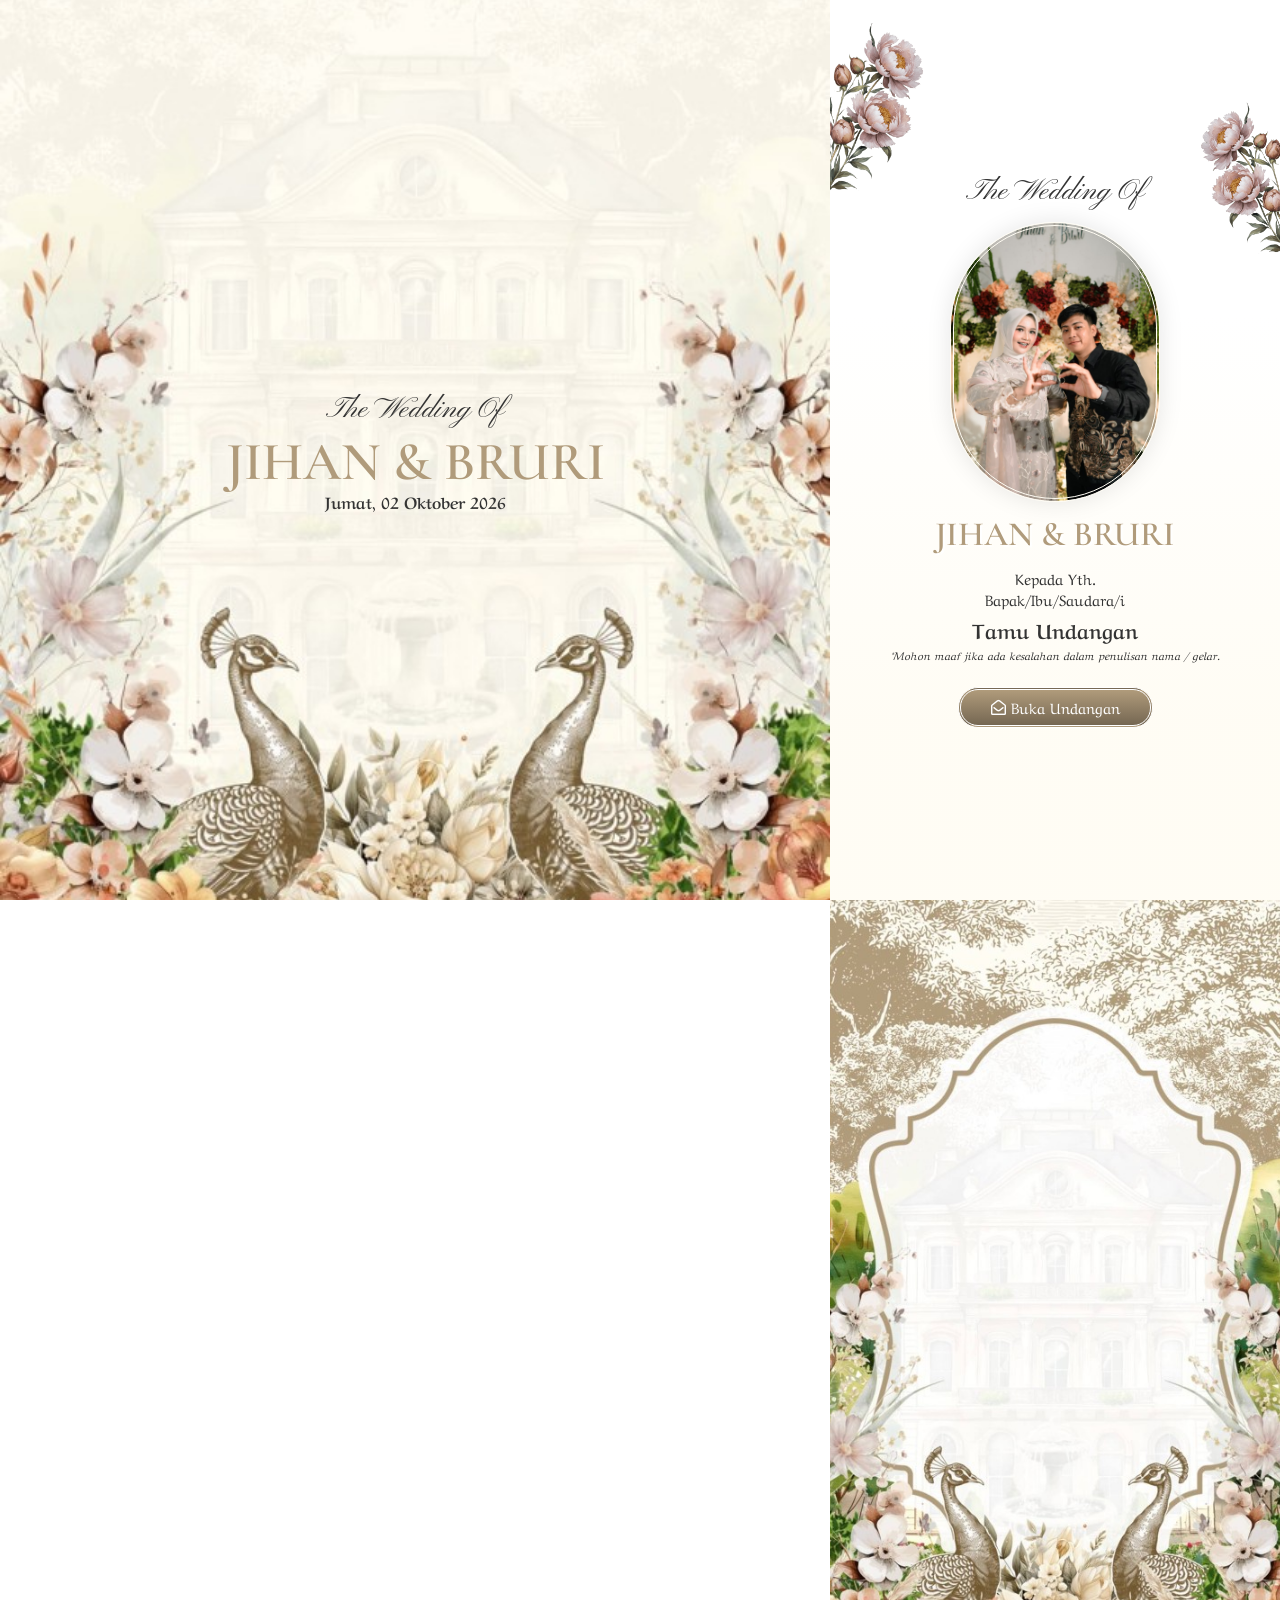
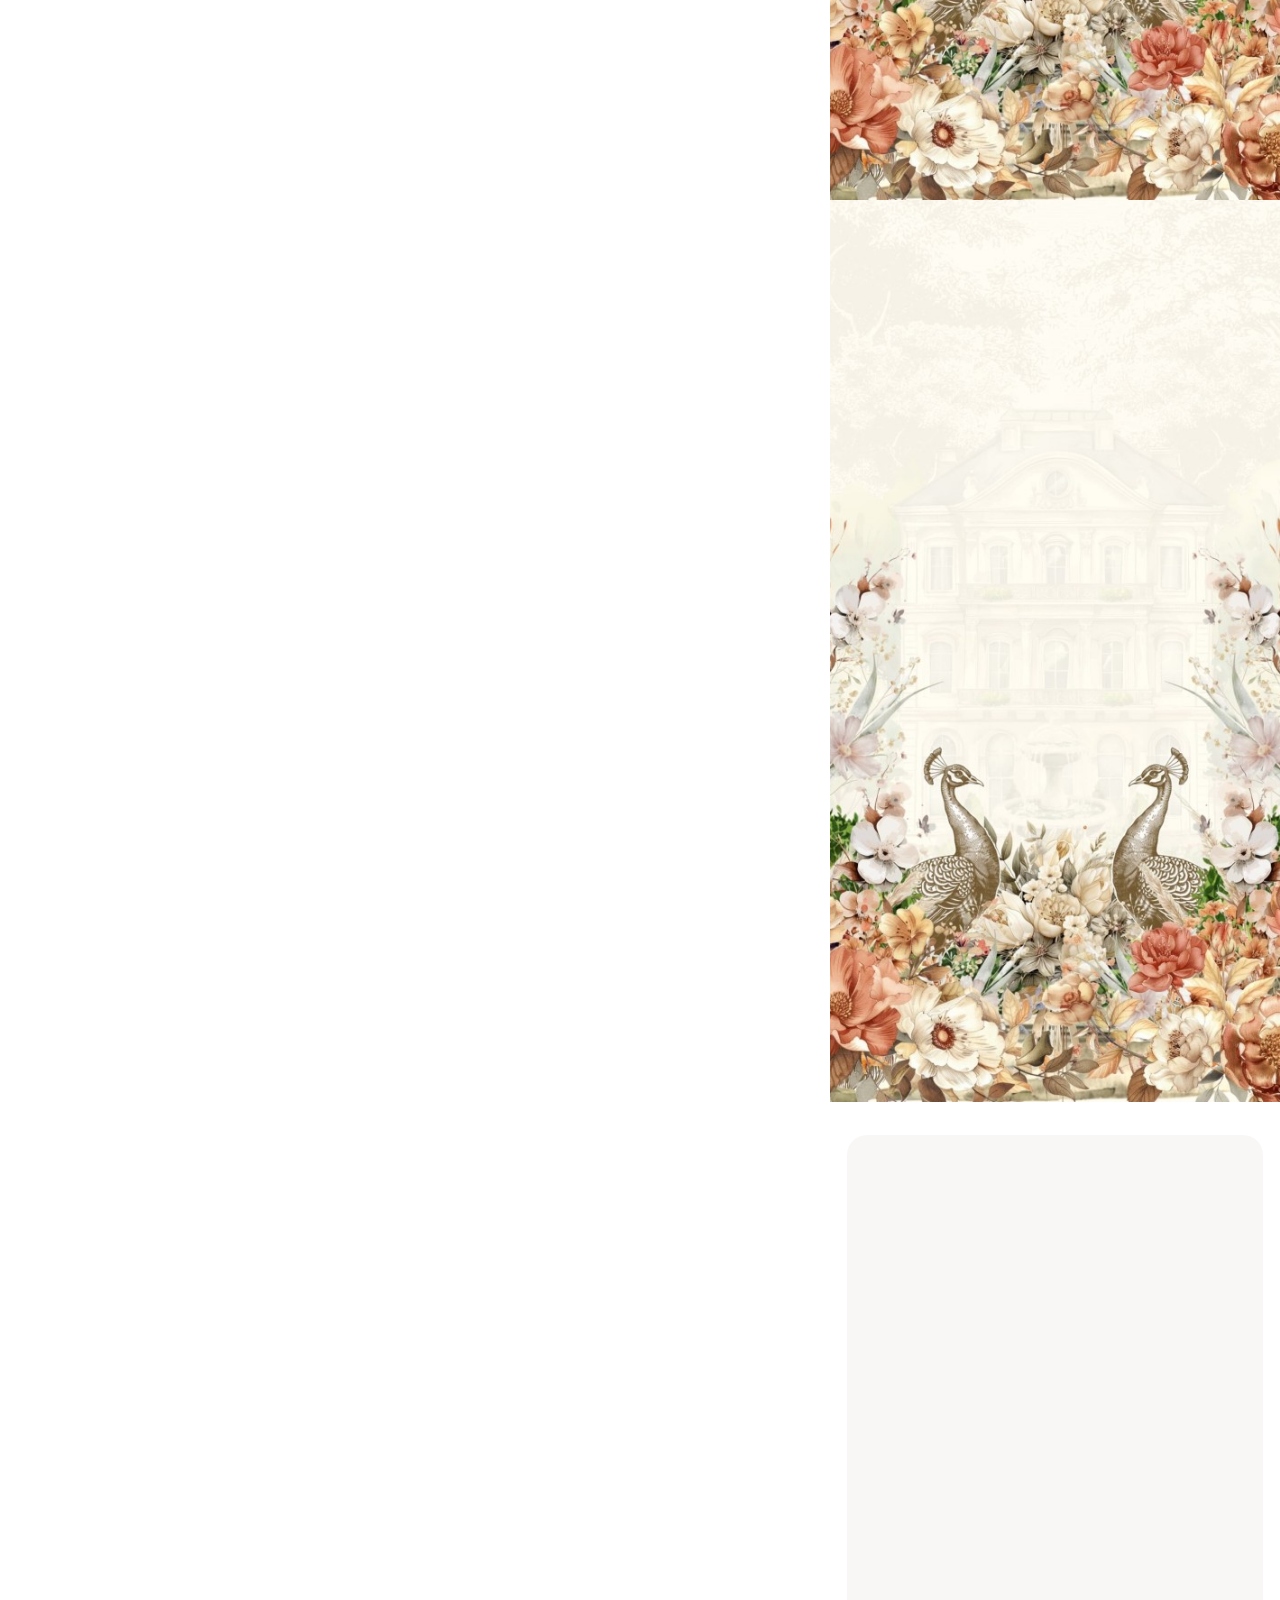
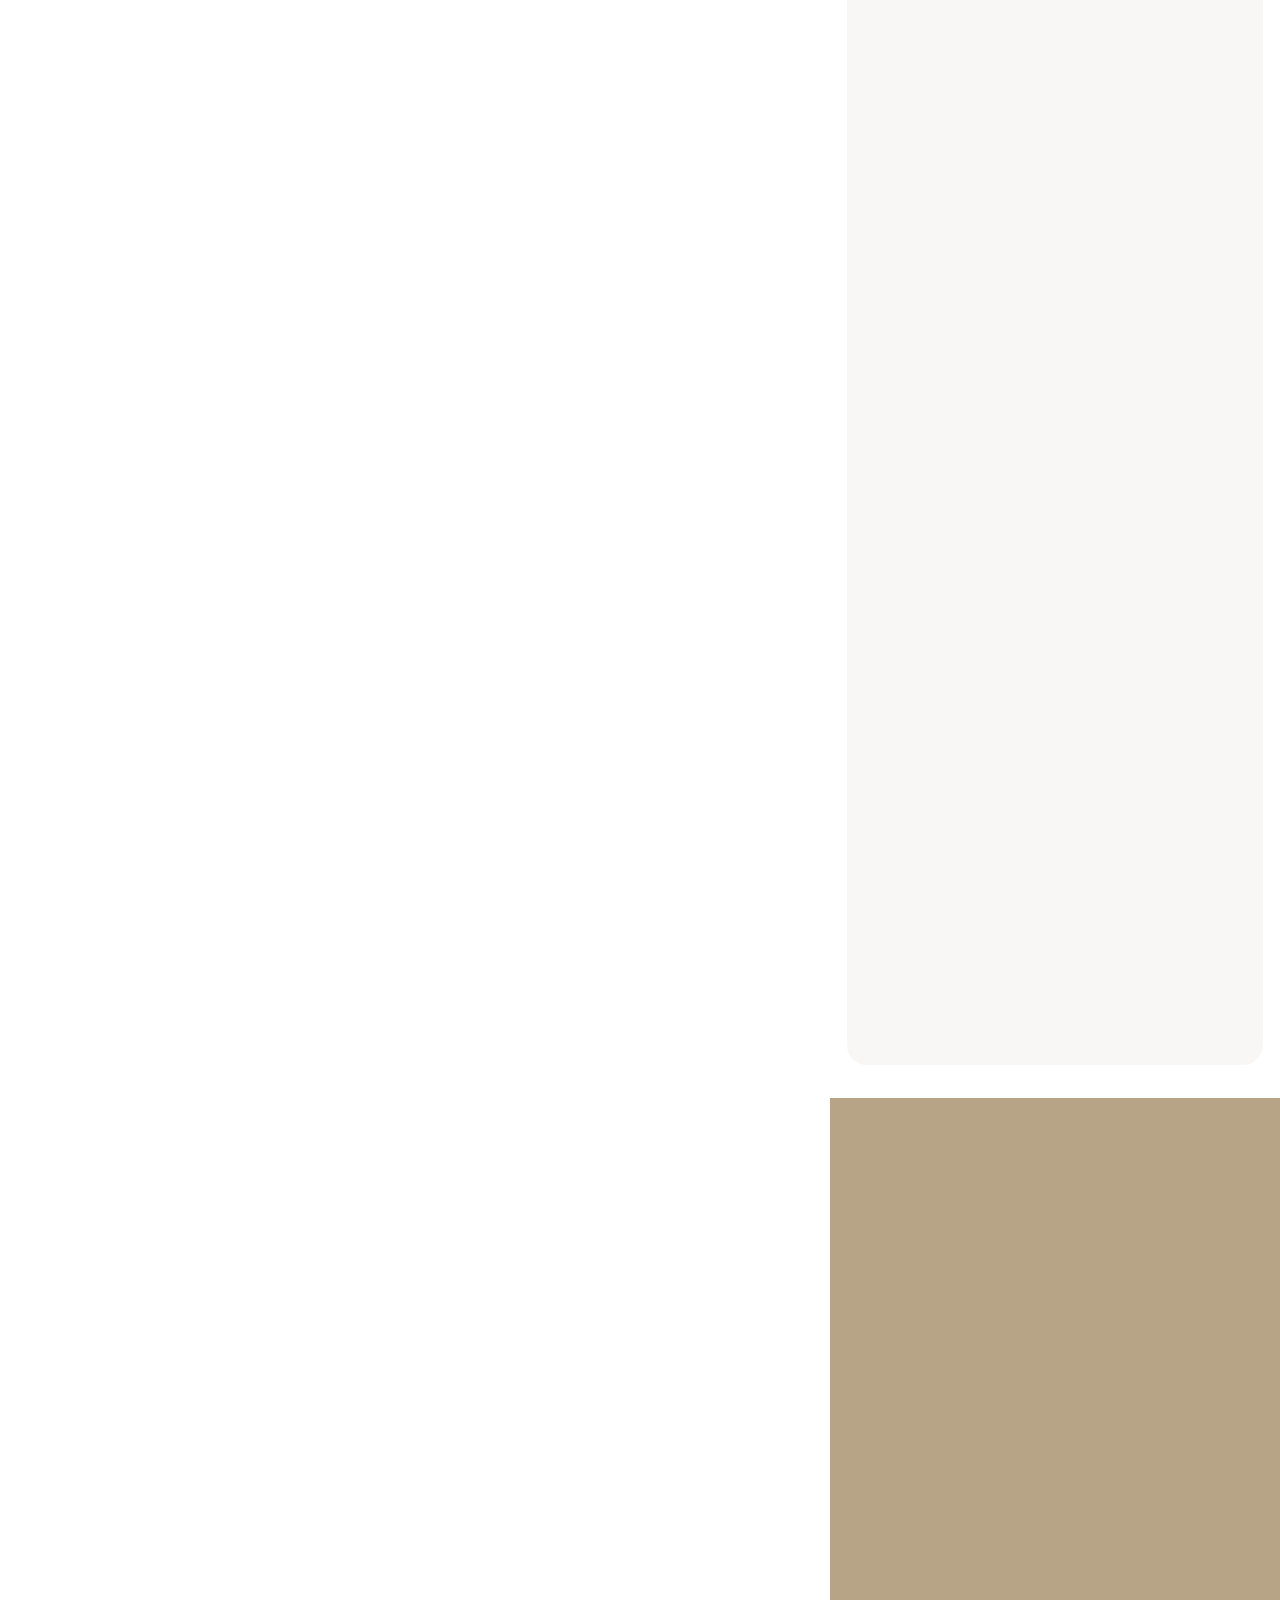
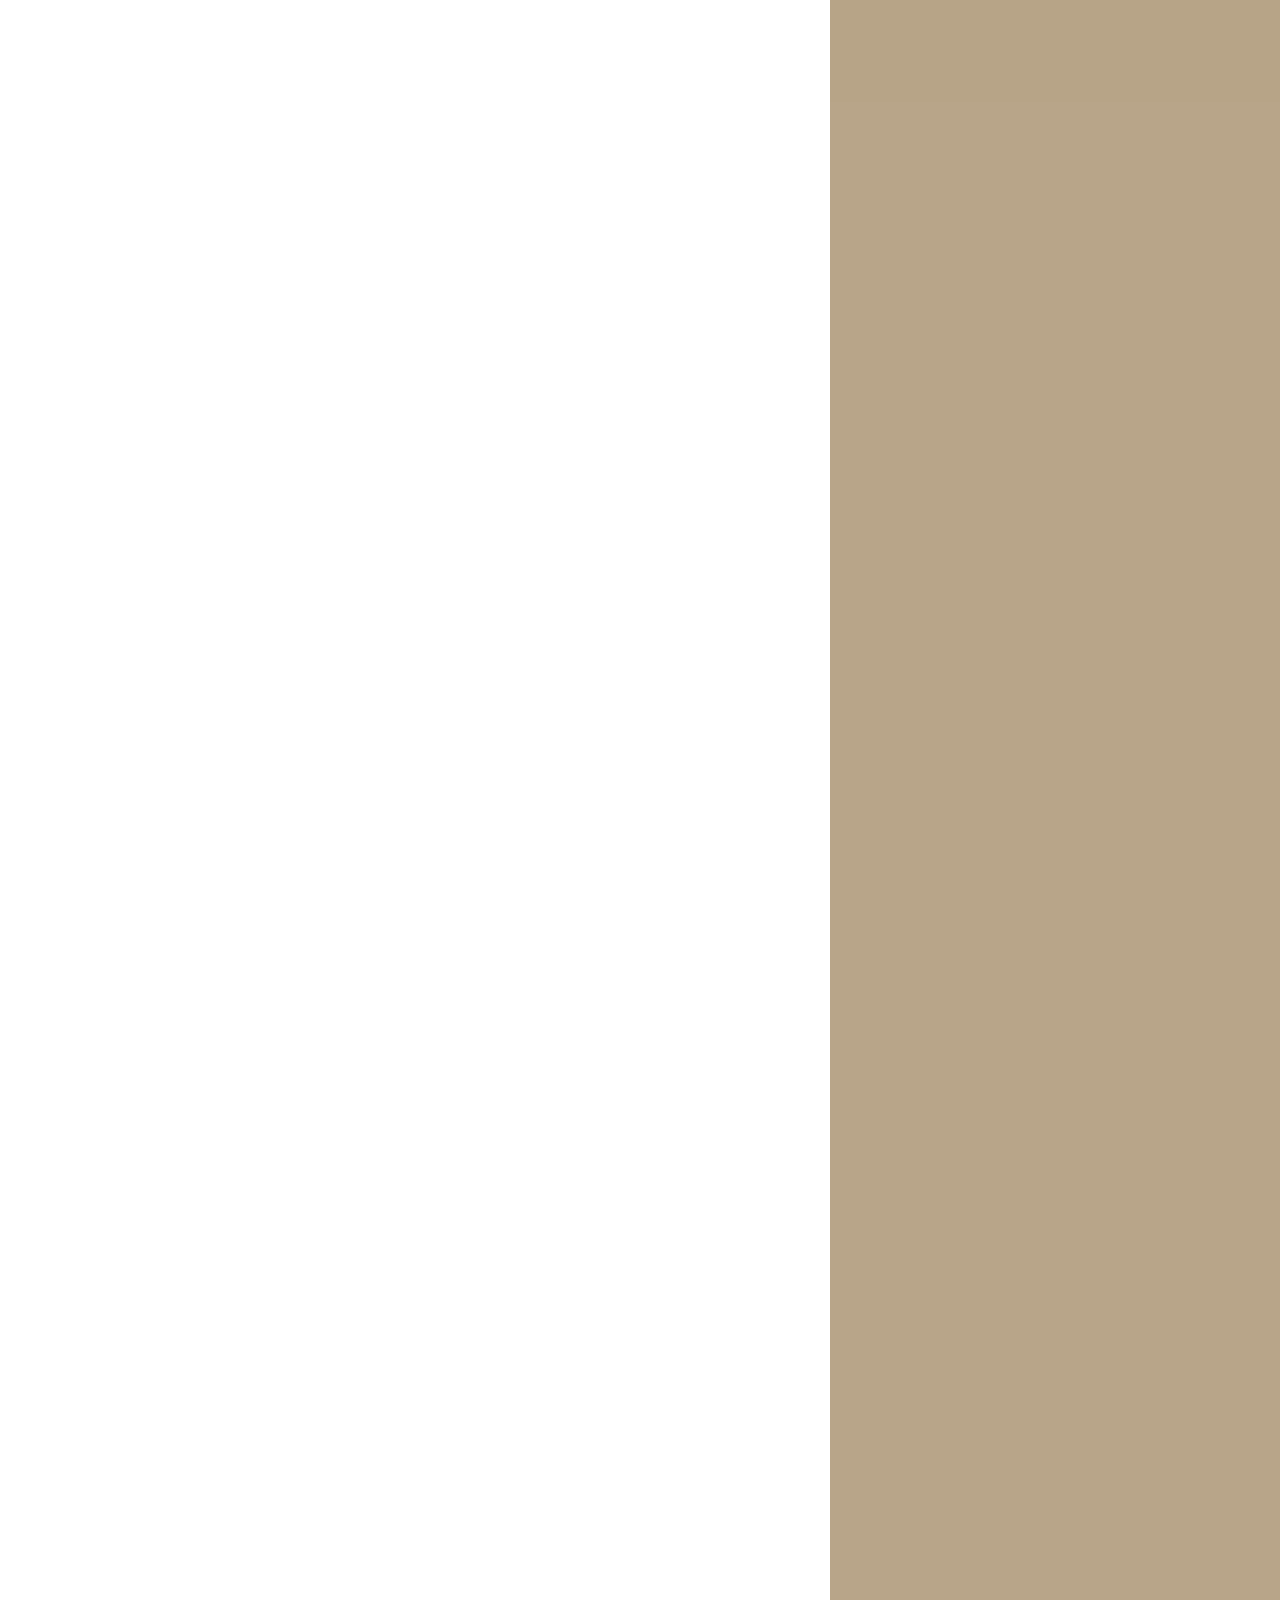
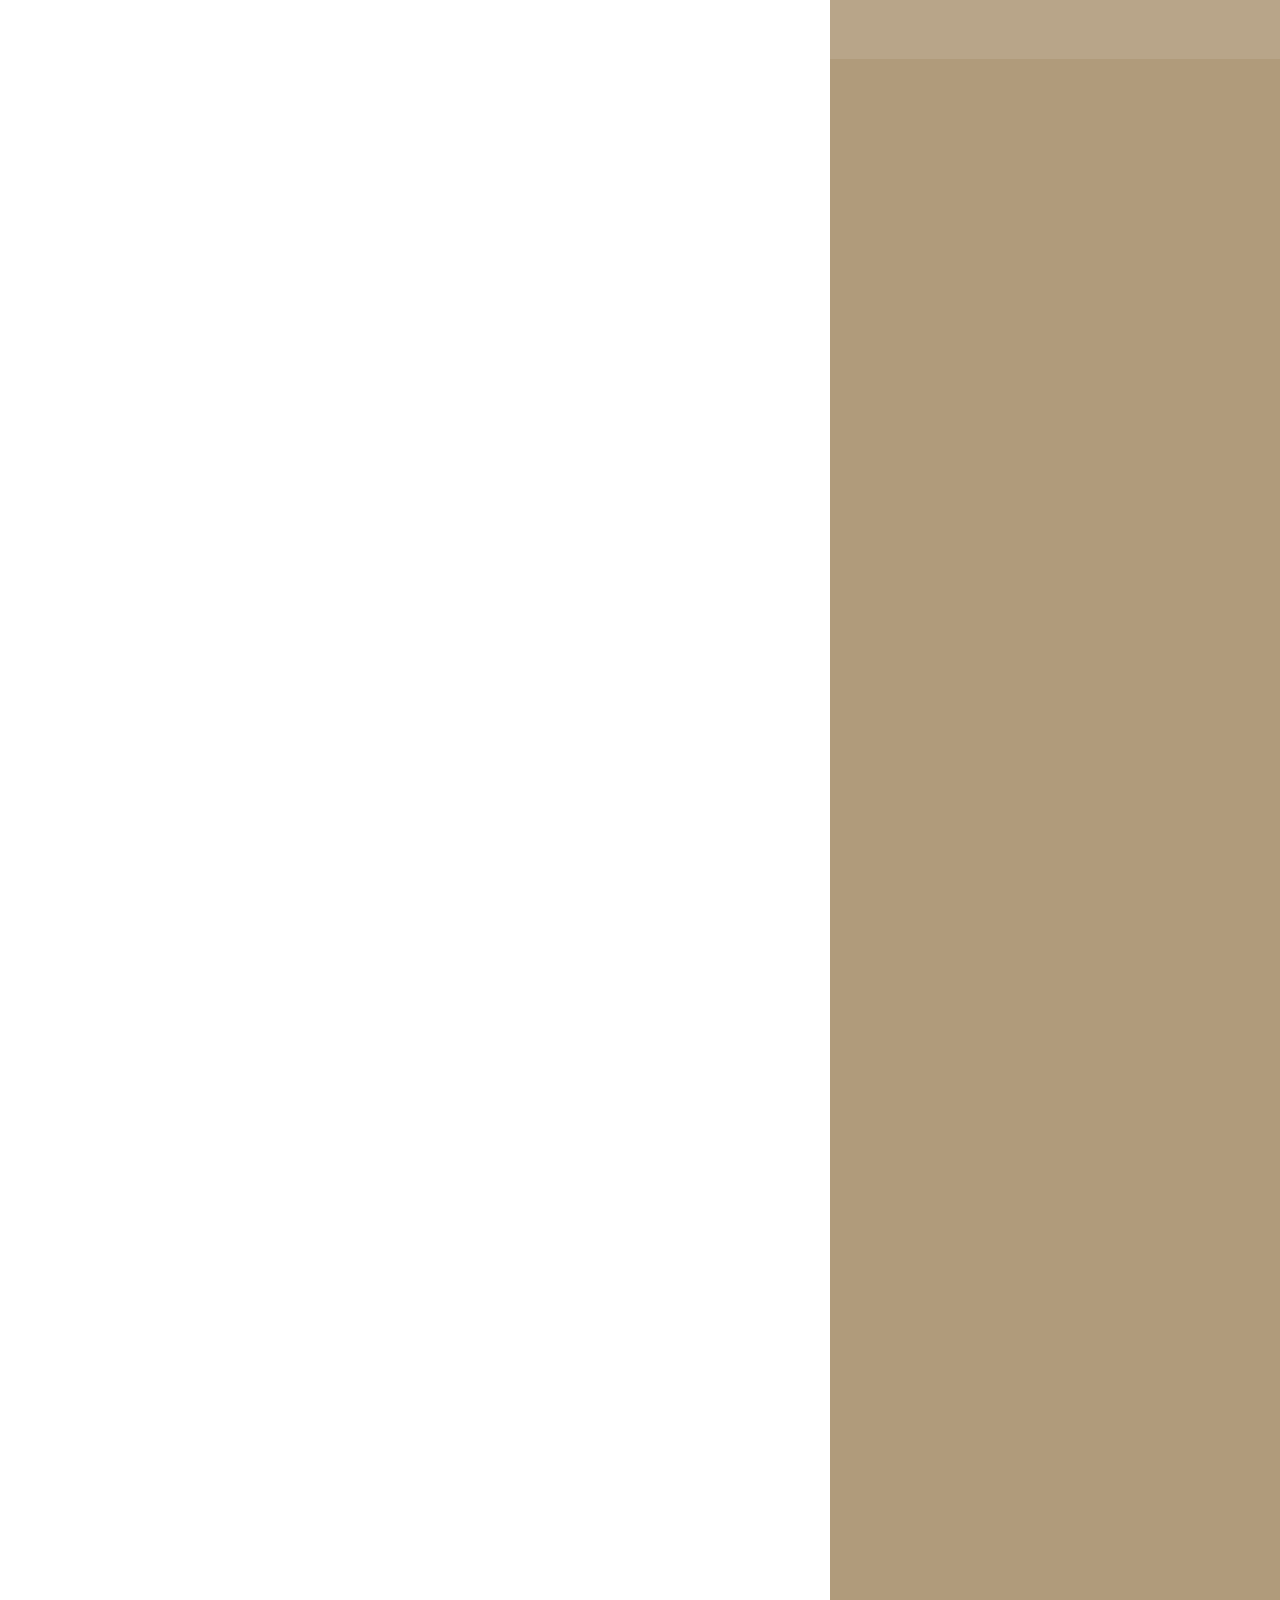
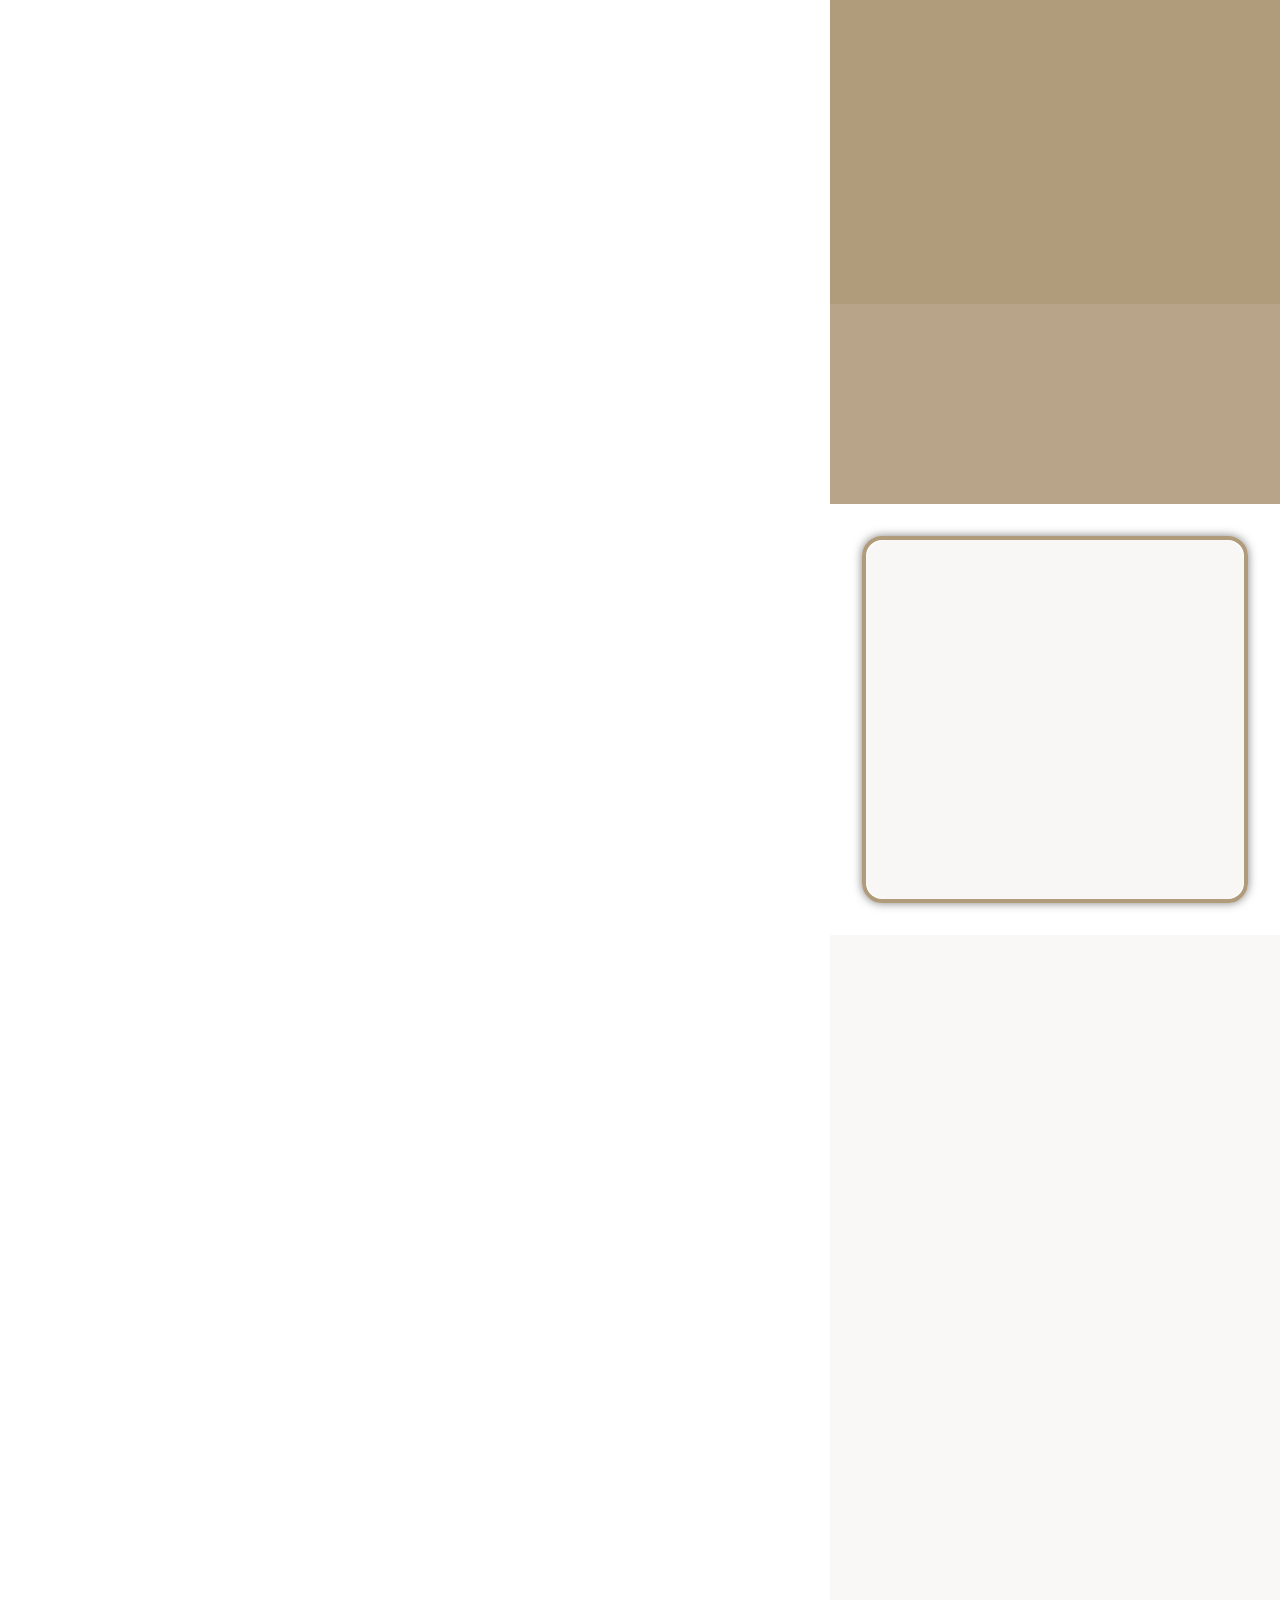
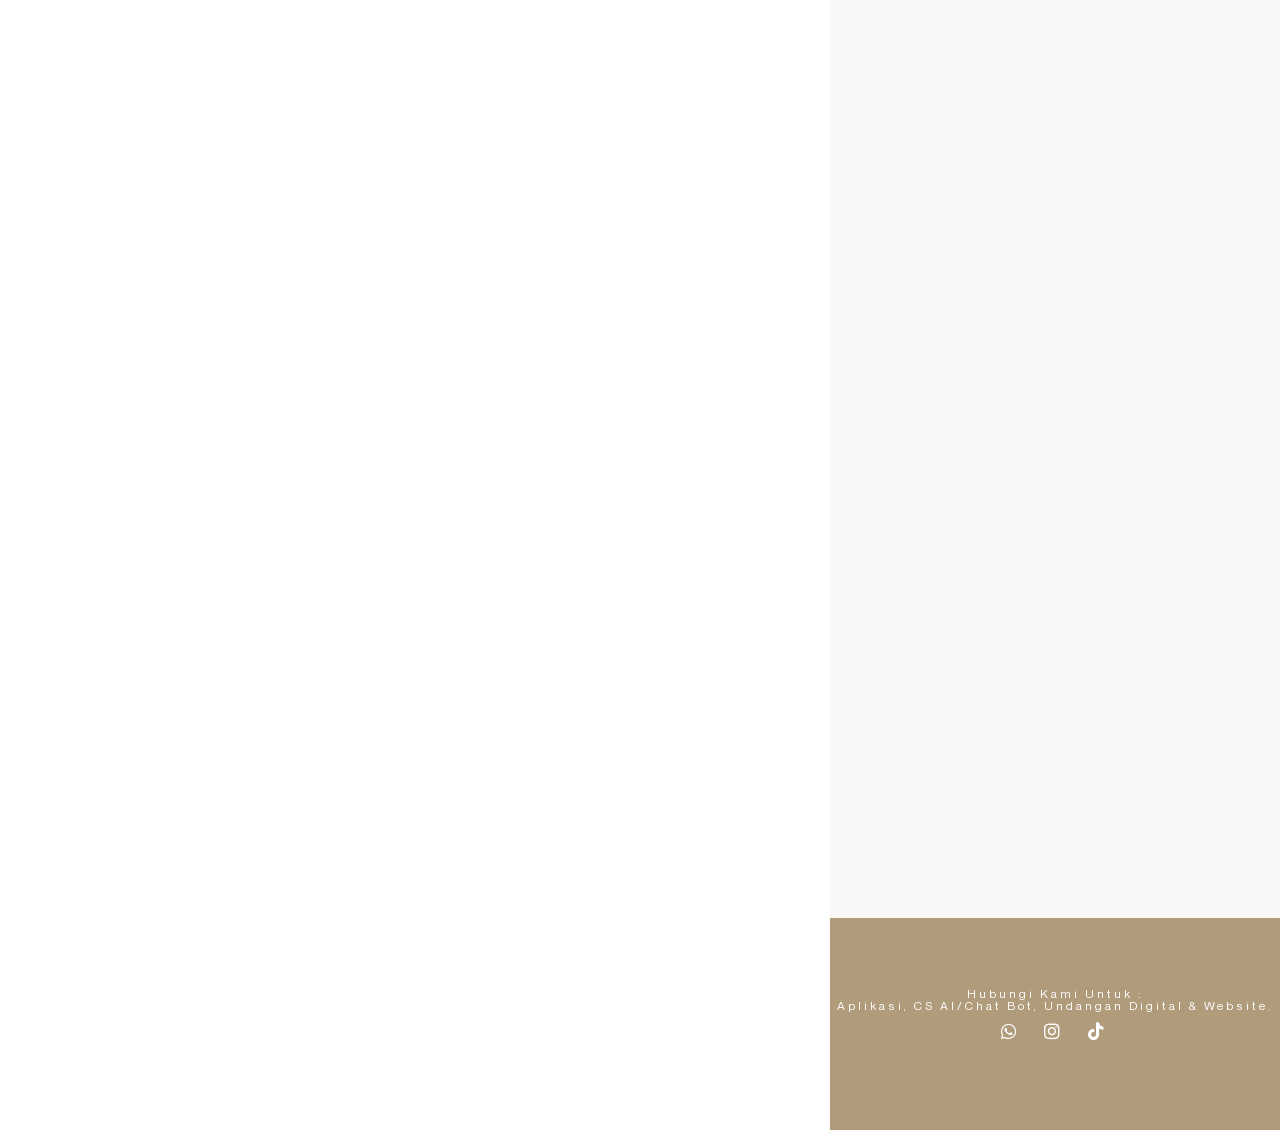
==== index.html @ fbe07002 "Update undangan pernikahan Jihan & Bruri" ====
<!doctype html>
<html lang="id" prefix="og: https://ogp.me/ns#">

<head>
	<meta charset="UTF-8">
	<meta name="viewport" content="width=device-width, initial-scale=1">
	<link rel="profile" href="https://gmpg.org/xfn/11">
	<link rel="icon" type="image/x-icon" href="KirimDigi.ico">
	<link rel="shortcut icon" type="image/x-icon" href="KirimDigi.ico">

	<meta name="robots" content="noindex,nofollow,noarchive,nosnippet,noimageindex">

	<!-- Optimasi Mesin Pencari oleh Rank Math - https://rankmath.com/ -->
	<title>Jihan 💕 Bruri</title>
	<meta name="description" content="Hadiri acara pernikahan kami pada Jumat, 02 Oktober 2026">
	<meta name="robots" content="noindex, nofollow, noarchive, nosnippet, noimageindex">
	<link rel="canonical" href="https://kirimdigi.github.io/Jihan-Bruri/">
	<meta property="og:locale" content="id_ID">
	<meta property="og:type" content="article">
	<meta property="og:title" content="Jihan 🤎 Bruri">
	<meta property="og:description" content="Hadiri acara pernikahan kami pada Jumat, 02 Oktober 2026">
	<meta property="og:url" content="https://kirimdigi.github.io/Jihan-Bruri/">
	<meta property="og:site_name" content="Invisimple ID - Undangan Website">
	<meta property="article:section" content="Pernikahan">
	<meta property="og:updated_time" content="2026-09-24T12:00:00+07:00">
	<meta property="og:image" content="https://i.pinimg.com/736x/73/49/54/73495488e1a17f40cbf628c78abab510.jpg">
	<meta property="og:image:secure_url" content="https://i.pinimg.com/736x/73/49/54/73495488e1a17f40cbf628c78abab510.jpg">
	<meta property="og:image:width" content="1200">
	<meta property="og:image:height" content="675">
	<meta property="og:image:alt" content="Jihan 🤎 Bruri">
	<meta property="og:image:type" content="image/jpeg">
	<meta property="article:published_time" content="2026-09-21T21:46:39+07:00">
	<meta property="article:modified_time" content="2026-09-24T12:00:00+07:00">
	<meta name="twitter:card" content="summary_large_image">
	<meta name="twitter:title" content="Jihan 🤎 Bruri">
	<meta name="twitter:description" content="Undangan Pernikahan Jihan &amp; Bruri">
	<meta name="twitter:image" content="https://i.pinimg.com/736x/73/49/54/73495488e1a17f40cbf628c78abab510.jpg">
	<meta name="twitter:label1" content="Ditulis oleh">
	<meta name="twitter:data1" content="1nv1s1mpl3">
	<meta name="twitter:label2" content="Waktunya membaca">
	<meta name="twitter:data2" content="Kurang dari semenit">
	<script type="application/ld+json"
		class="rank-math-schema">{"@context":"https://schema.org","@graph":[{"@type":["Person","Organization"],"@id":"https://invitimo2.my.id/#person","name":"Invisimple ID - Undangan Website","logo":{"@type":"ImageObject","@id":"https://invitimo2.my.id/#logo","url":"https://the.invisimple.id/wp-content/uploads/2024/05/icon-invitaja-150x150.png","contentUrl":"https://the.invisimple.id/wp-content/uploads/2024/05/icon-invitaja-150x150.png","caption":"Invisimple ID - Undangan Website","inLanguage":"id"},"image":{"@type":"ImageObject","@id":"https://invitimo2.my.id/#logo","url":"https://the.invisimple.id/wp-content/uploads/2024/05/icon-invitaja-150x150.png","contentUrl":"https://the.invisimple.id/wp-content/uploads/2024/05/icon-invitaja-150x150.png","caption":"Invisimple ID - Undangan Website","inLanguage":"id"}},{"@type":"WebSite","@id":"https://invitimo2.my.id/#website","url":"https://invitimo2.my.id","name":"Invisimple ID - Undangan Website","publisher":{"@id":"https://invitimo2.my.id/#person"},"inLanguage":"id"},{"@type":"ImageObject","@id":"https://i.pinimg.com/736x/73/49/54/73495488e1a17f40cbf628c78abab510.jpg","url":"https://i.pinimg.com/736x/73/49/54/73495488e1a17f40cbf628c78abab510.jpg","width":"1200","height":"675","inLanguage":"id"},{"@type":"WebPage","@id":"https://invitimo2.my.id/m03/#webpage","url":"https://invitimo2.my.id/m03/","name":"Jihan & Bruri","datePublished":"2026-09-21T21:46:39+07:00","dateModified":"2026-09-24T12:00:00+07:00","isPartOf":{"@id":"https://invitimo2.my.id/#website"},"primaryImageOfPage":{"@id":"https://i.pinimg.com/736x/73/49/54/73495488e1a17f40cbf628c78abab510.jpg"},"inLanguage":"id"},{"@type":"Person","@id":"https://invitimo2.my.id/author/1nv1t4j4/","name":"1nv1s1mpl3","url":"https://invitimo2.my.id/author/1nv1t4j4/","image":{"@type":"ImageObject","@id":"https://secure.gravatar.com/avatar/7261eb66b6b7f72535ce5fb6ec1b8146d1f240d1655f2af83056c2c59945e163?s=96&amp;d=mm&amp;r=g","url":"https://secure.gravatar.com/avatar/7261eb66b6b7f72535ce5fb6ec1b8146d1f240d1655f2af83056c2c59945e163?s=96&amp;d=mm&amp;r=g","caption":"1nv1s1mpl3","inLanguage":"id"},"sameAs":["http://invisimple.id"]},{"@type":"BlogPosting","headline":"Jihan & Bruri","datePublished":"2026-09-21T21:46:39+07:00","dateModified":"2026-09-24T12:00:00+07:00","articleSection":"Pernikahan","author":{"@id":"https://invitimo2.my.id/author/1nv1t4j4/","name":"1nv1s1mpl3"},"publisher":{"@id":"https://invitimo2.my.id/#person"},"description":"Undangan Pernikahan Jihan & Bruri","name":"Jihan & Bruri","@id":"https://invitimo2.my.id/m03/#richSnippet","isPartOf":{"@id":"https://invitimo2.my.id/m03/#webpage"},"image":{"@id":"https://i.pinimg.com/736x/73/49/54/73495488e1a17f40cbf628c78abab510.jpg"},"inLanguage":"id","mainEntityOfPage":{"@id":"https://invitimo2.my.id/m03/#webpage"}}]}</script>
	<!-- /Plugin WordPress Rank Math SEO -->

	<link rel='dns-prefetch' href='//the.invisimple.id'>
	<style id="wp-img-auto-sizes-contain-inline-css">
		img:is([sizes=auto i], [sizes^="auto," i]) {
			contain-intrinsic-size: 3000px 1500px
		}

		/*# sourceURL=wp-img-auto-sizes-contain-inline-css */
	</style>
	<link rel='stylesheet' id='dce-animations-css'
		href='wp-content/plugins/dynamic-content-for-elementor-new-version/assets/css/animations.css?ver=3.4.0'
		media='all'>

	<link rel='stylesheet' id='wdsfa-public-performance-guard-css'
		href='wp-content/plugins/wds-feature-addons/assets/css/public-performance-guard.css?ver=0.4.0-alpha.65.1'
		media='all'>
	<style id="wp-emoji-styles-inline-css">
		img.wp-smiley,
		img.emoji {
			display: inline !important;
			border: none !important;
			box-shadow: none !important;
			height: 1em !important;
			width: 1em !important;
			margin: 0 0.07em !important;
			vertical-align: -0.1em !important;
			background: none !important;
			padding: 0 !important;
		}

		/*# sourceURL=wp-emoji-styles-inline-css */
	</style>
	<style id="wp-block-library-inline-css">
		/**
 * Colors
 */
		/**
 * Typography
 */
		/**
 * SCSS Variables.
 *
 * Please use variables from this sheet to ensure consistency across the UI.
 * Don't add to this sheet unless you're pretty sure the value will be reused in many places.
 * For example, don't add rules to this sheet that affect block visuals. It's purely for UI.
 */
		/**
 * Fonts & basic variables.
 */
		/**
 * Typography
 */
		/**
 * Grid System.
 * https://make.wordpress.org/design/2019/10/31/proposal-a-consistent-spacing-system-for-wordpress/
 */
		/**
 * Radius scale.
 */
		/**
 * Elevation scale.
 */
		/**
 * Dimensions.
 */
		/**
 * Mobile specific styles
 */
		/**
 * Editor styles.
 */
		/**
 * Block & Editor UI.
 */
		/**
 * Block paddings.
 */
		/**
 * React Native specific.
 * These variables do not appear to be used anywhere else.
 */
		/**
 * Breakpoints & Media Queries
 */
		/**
*  Converts a hex value into the rgb equivalent.
*
* @param {string} hex - the hexadecimal value to convert
* @return {string} comma separated rgb values
*/
		/**
 * Long content fade mixin
 *
 * Creates a fading overlay to signify that the content is longer
 * than the space allows.
 */
		/**
 * Breakpoint mixins
 */
		/**
 * Focus styles.
 */
		/**
 * Standard focus rings for the WordPress Design System.
 *
 * Apply `outset-ring__focus` inside the relevant pseudo-class at the call site,
 * e.g. `&:focus { @include outset-ring__focus(); }`.
 */
		/**
 * Applies editor left position to the selector passed as argument
 */
		/**
 * Styles that are reused verbatim in a few places
 */
		/**
 * Allows users to opt-out of animations via OS-level preferences.
 */
		/**
 * Reset default styles for JavaScript UI based pages.
 * This is a WP-admin agnostic reset
 */
		/**
 * Reset the WP Admin page styles for Gutenberg-like pages.
 */
		/**
 * Creates a checkerboard pattern background to indicate transparency.
 * @param {String} $size - The size of the squares in the checkerboard pattern. Default is 12px.
 */
		:root {
			--wp-block-synced-color: #7a00df;
			--wp-block-synced-color--rgb: 122, 0, 223;
			--wp-bound-block-color: var(--wp-block-synced-color);
			--wp-editor-canvas-background: #ddd;
			--wp-admin-theme-color: #007cba;
			--wp-admin-theme-color--rgb: 0, 124, 186;
			--wp-admin-theme-color-darker-10: rgb(0, 107, 160.5);
			--wp-admin-theme-color-darker-10--rgb: 0, 107, 160.5;
			--wp-admin-theme-color-darker-20: #005a87;
			--wp-admin-theme-color-darker-20--rgb: 0, 90, 135;
			--wp-admin-border-width-focus: 2px;
		}

		@media (min-resolution: 192dpi) {
			:root {
				--wp-admin-border-width-focus: 1.5px;
			}
		}

		/**
 * Element styles.
 */
		.wp-element-button {
			cursor: pointer;
		}

		:root .has-very-light-gray-background-color {
			background-color: #eee;
		}

		:root .has-very-dark-gray-background-color {
			background-color: #313131;
		}

		:root .has-very-light-gray-color {
			color: #eee;
		}

		:root .has-very-dark-gray-color {
			color: #313131;
		}

		:root {
			/* stylelint-disable @stylistic/function-comma-space-after -- We can not use spacing because of WP multi site kses rule. */
		}

		:root .has-vivid-green-cyan-to-vivid-cyan-blue-gradient-background {
			background: linear-gradient(135deg, rgb(0, 208, 132) 0%, rgb(6, 147, 227) 100%);
		}

		:root .has-purple-crush-gradient-background {
			background: linear-gradient(135deg, rgb(52, 226, 228) 0%, rgb(71, 33, 251) 50%, rgb(171, 29, 254) 100%);
		}

		:root .has-hazy-dawn-gradient-background {
			background: linear-gradient(135deg, rgb(250, 172, 168) 0%, rgb(218, 208, 236) 100%);
		}

		:root .has-subdued-olive-gradient-background {
			background: linear-gradient(135deg, rgb(250, 250, 225) 0%, rgb(103, 166, 113) 100%);
		}

		:root .has-atomic-cream-gradient-background {
			background: linear-gradient(135deg, rgb(253, 215, 154) 0%, rgb(0, 74, 89) 100%);
		}

		:root .has-nightshade-gradient-background {
			background: linear-gradient(135deg, rgb(51, 9, 104) 0%, rgb(49, 205, 207) 100%);
		}

		:root .has-midnight-gradient-background {
			background: linear-gradient(135deg, rgb(2, 3, 129) 0%, rgb(40, 116, 252) 100%);
		}

		:root {
			/* stylelint-enable @stylistic/function-comma-space-after */
			--wp--preset--font-size--normal: 16px;
			--wp--preset--font-size--huge: 42px;
		}

		.has-regular-font-size {
			font-size: 1em;
		}

		.has-larger-font-size {
			font-size: 2.625em;
		}

		.has-normal-font-size {
			font-size: var(--wp--preset--font-size--normal);
		}

		.has-huge-font-size {
			font-size: var(--wp--preset--font-size--huge);
		}

		:root .has-text-align-center {
			text-align: center;
		}

		:root .has-text-align-left {
			/*rtl:ignore*/
			text-align: left;
		}

		:root .has-text-align-right {
			/*rtl:ignore*/
			text-align: right;
		}

		.has-fit-text {
			white-space: nowrap !important;
		}

		#end-resizable-editor-section {
			display: none;
		}

		.aligncenter {
			clear: both;
		}

		.items-justified-left {
			justify-content: flex-start;
		}

		.items-justified-center {
			justify-content: center;
		}

		.items-justified-right {
			justify-content: flex-end;
		}

		.items-justified-space-between {
			justify-content: space-between;
		}

		.screen-reader-text {
			border: 0;
			clip-path: inset(50%);
			height: 1px;
			margin: -1px;
			overflow: hidden;
			padding: 0;
			position: absolute;
			width: 1px;
			word-wrap: normal !important;
			word-break: normal !important;
		}

		.screen-reader-text:focus {
			background-color: #ddd;
			clip-path: none;
			color: #444;
			display: block;
			font-size: 1em;
			height: auto;
			left: 5px;
			line-height: normal;
			padding: 15px 23px 14px;
			text-decoration: none;
			top: 5px;
			width: auto;
			z-index: 100000;
		}

		/**
 * The following provide a simple means of applying a default border style when
 * a user first makes a selection in the border block support panel.
 * This prevents issues such as where the user could set a border width
 * and see no border due there being no border style set.
 *
 * This is intended to be removed once intelligent defaults can be set while
 * making border selections via the block support.
 *
 * See: https://github.com/WordPress/gutenberg/pull/33743
 */
		html :where(.has-border-color) {
			border-style: solid;
		}

		html :where([style^=border-color],
			[style*=";border-color"],
			[style*="; border-color"]) {
			border-style: solid;
		}

		html :where([style^=border-top-color],
			[style*=";border-top-color"],
			[style*="; border-top-color"]) {
			border-top-style: solid;
		}

		html :where([style^=border-right-color],
			[style*=";border-right-color"],
			[style*="; border-right-color"]) {
			/*rtl:ignore*/
			border-right-style: solid;
		}

		html :where([style^=border-bottom-color],
			[style*=";border-bottom-color"],
			[style*="; border-bottom-color"]) {
			border-bottom-style: solid;
		}

		html :where([style^=border-left-color],
			[style*=";border-left-color"],
			[style*="; border-left-color"]) {
			/*rtl:ignore*/
			border-left-style: solid;
		}

		html :where([style^=border-width],
			[style*=";border-width"],
			[style*="; border-width"]) {
			border-style: solid;
		}

		html :where([style^=border-top-width],
			[style*=";border-top-width"],
			[style*="; border-top-width"]) {
			border-top-style: solid;
		}

		html :where([style^=border-right-width],
			[style*=";border-right-width"],
			[style*="; border-right-width"]) {
			/*rtl:ignore*/
			border-right-style: solid;
		}

		html :where([style^=border-bottom-width],
			[style*=";border-bottom-width"],
			[style*="; border-bottom-width"]) {
			border-bottom-style: solid;
		}

		html :where([style^=border-left-width],
			[style*=";border-left-width"],
			[style*="; border-left-width"]) {
			/*rtl:ignore*/
			border-left-style: solid;
		}

		/**
 * Provide baseline responsiveness for images.
 */
		html :where(img[class*=wp-image-]) {
			height: auto;
			max-width: 100%;
		}

		/**
 * Reset user agent styles for figure element margins.
 */
		:where(figure) {
			margin: 0 0 1em 0;
		}

		html :where(.is-position-sticky) {
			--wp-admin--admin-bar--position-offset: var(--wp-admin--admin-bar--height, 0px);
		}

		@media screen and (max-width: 600px) {
			html :where(.is-position-sticky) {
				--wp-admin--admin-bar--position-offset: 0px;
			}
		}

		/*# sourceURL=/wp-includes/css/dist/block-library/common.css */
	</style>
	<style id="classic-theme-styles-inline-css">
		/**
 * These rules are needed for backwards compatibility.
 * They should match the button element rules in the base theme.json file.
 */
		.wp-block-button__link {
			color: #ffffff;
			background-color: #32373c;
			border-radius: 9999px;
			/* 100% causes an oval, but any explicit but really high value retains the pill shape. */

			/* This needs a low specificity so it won't override the rules from the button element if defined in theme.json. */
			box-shadow: none;
			text-decoration: none;

			/* The extra 2px are added to size solids the same as the outline versions.*/
			padding: calc(0.667em + 2px) calc(1.333em + 2px);

			font-size: 1.125em;
		}

		.wp-block-file__button {
			background: #32373c;
			color: #ffffff;
			text-decoration: none;
		}

		/*# sourceURL=/wp-includes/css/classic-themes.css */
	</style>
	<style id="wp-block-styles-placeholder-inline-css">
		:root {
			--wp-internal-comment: "Placeholder for wp_hoist_late_printed_styles() to replace with the block styles printed at wp_footer."
		}

		/*# sourceURL=wp-block-styles-placeholder-inline-css */
	</style>
	<link rel='stylesheet' id='dashicons-css' href='wp-includes/css/dashicons.css?ver=7.1.1' media='all'>
	<link rel='stylesheet' id='jet-engine-frontend-css'
		href='wp-content/plugins/jet-engine/assets/css/frontend.css?ver=3.8.15.2' media='all'>
	<style id="wp-global-styles-placeholder-inline-css">
		:root {
			--wp-internal-comment: "Placeholder for wp_hoist_late_printed_styles() to replace with the global-styles printed at wp_footer."
		}

		/*# sourceURL=wp-global-styles-placeholder-inline-css */
	</style>
	<link rel='stylesheet' id='uaf_client_css-css' href='wp-content/uploads/useanyfont/uaf.css?ver=1786431129'
		media='all'>
	<link rel='stylesheet' id='wpb-lib-frontend-css'
		href='wp-content/plugins/wpbits-addons-for-elementor/assets/css/frontend.min.css?ver=1.8.1' media='all'>
	<link rel='stylesheet' id='wds-elementor-css'
		href='wp-content/plugins/weddingsaas-pro/assets/css/wds-elementor.css?ver=2.10.2.1' media='all'>
	<link rel='stylesheet' id='saic_style-css'
		href='wp-content/plugins/weddingsaas-pro/assets/plugins/custom/commentpress/saic_style.css?ver=2.10.2.1'
		media='screen'>
	<link rel='stylesheet' id='dce-style-css'
		href='wp-content/plugins/dynamic-content-for-elementor-new-version/assets/css/style.css?ver=3.4.0' media='all'>
	<link rel='stylesheet' id='dce-dynamic-visibility-css'
		href='wp-content/plugins/dynamic-content-for-elementor-new-version/assets/css/dynamic-visibility.css?ver=3.4.0'
		media='all'>
	<link rel='stylesheet' id='dce-tooltip-css'
		href='wp-content/plugins/dynamic-content-for-elementor-new-version/assets/css/tooltip.css?ver=3.4.0'
		media='all'>
	<link rel='stylesheet' id='wds-reset-css' href='wp-content/themes/weddingsaas-wp/assets/css/reset.css?ver=2.0.11'
		media='all'>
	<link rel='stylesheet' id='e-animation-rotateInDownLeft-css'
		href='wp-content/plugins/elementor/assets/lib/animations/styles/rotateInDownLeft.css?ver=4.2.4' media='all'>
	<link rel='stylesheet' id='elementor-frontend-css'
		href='wp-content/plugins/elementor/assets/css/frontend.css?ver=4.2.4' media='all'>
	<style id="elementor-frontend-inline-css">
		@-webkit-keyframes ha_fadeIn {
			0% {
				opacity: 0
			}

			to {
				opacity: 1
			}
		}

		@keyframes ha_fadeIn {
			0% {
				opacity: 0
			}

			to {
				opacity: 1
			}
		}

		@-webkit-keyframes ha_zoomIn {
			0% {
				opacity: 0;
				-webkit-transform: scale3d(.3, .3, .3);
				transform: scale3d(.3, .3, .3)
			}

			50% {
				opacity: 1
			}
		}

		@keyframes ha_zoomIn {
			0% {
				opacity: 0;
				-webkit-transform: scale3d(.3, .3, .3);
				transform: scale3d(.3, .3, .3)
			}

			50% {
				opacity: 1
			}
		}

		@-webkit-keyframes ha_rollIn {
			0% {
				opacity: 0;
				-webkit-transform: translate3d(-100%, 0, 0) rotate3d(0, 0, 1, -120deg);
				transform: translate3d(-100%, 0, 0) rotate3d(0, 0, 1, -120deg)
			}

			to {
				opacity: 1
			}
		}

		@keyframes ha_rollIn {
			0% {
				opacity: 0;
				-webkit-transform: translate3d(-100%, 0, 0) rotate3d(0, 0, 1, -120deg);
				transform: translate3d(-100%, 0, 0) rotate3d(0, 0, 1, -120deg)
			}

			to {
				opacity: 1
			}
		}

		@-webkit-keyframes ha_bounce {

			0%,
			20%,
			53%,
			to {
				-webkit-animation-timing-function: cubic-bezier(.215, .61, .355, 1);
				animation-timing-function: cubic-bezier(.215, .61, .355, 1)
			}

			40%,
			43% {
				-webkit-transform: translate3d(0, -30px, 0) scaleY(1.1);
				transform: translate3d(0, -30px, 0) scaleY(1.1);
				-webkit-animation-timing-function: cubic-bezier(.755, .05, .855, .06);
				animation-timing-function: cubic-bezier(.755, .05, .855, .06)
			}

			70% {
				-webkit-transform: translate3d(0, -15px, 0) scaleY(1.05);
				transform: translate3d(0, -15px, 0) scaleY(1.05);
				-webkit-animation-timing-function: cubic-bezier(.755, .05, .855, .06);
				animation-timing-function: cubic-bezier(.755, .05, .855, .06)
			}

			80% {
				-webkit-transition-timing-function: cubic-bezier(.215, .61, .355, 1);
				transition-timing-function: cubic-bezier(.215, .61, .355, 1);
				-webkit-transform: translate3d(0, 0, 0) scaleY(.95);
				transform: translate3d(0, 0, 0) scaleY(.95)
			}

			90% {
				-webkit-transform: translate3d(0, -4px, 0) scaleY(1.02);
				transform: translate3d(0, -4px, 0) scaleY(1.02)
			}
		}

		@keyframes ha_bounce {

			0%,
			20%,
			53%,
			to {
				-webkit-animation-timing-function: cubic-bezier(.215, .61, .355, 1);
				animation-timing-function: cubic-bezier(.215, .61, .355, 1)
			}

			40%,
			43% {
				-webkit-transform: translate3d(0, -30px, 0) scaleY(1.1);
				transform: translate3d(0, -30px, 0) scaleY(1.1);
				-webkit-animation-timing-function: cubic-bezier(.755, .05, .855, .06);
				animation-timing-function: cubic-bezier(.755, .05, .855, .06)
			}

			70% {
				-webkit-transform: translate3d(0, -15px, 0) scaleY(1.05);
				transform: translate3d(0, -15px, 0) scaleY(1.05);
				-webkit-animation-timing-function: cubic-bezier(.755, .05, .855, .06);
				animation-timing-function: cubic-bezier(.755, .05, .855, .06)
			}

			80% {
				-webkit-transition-timing-function: cubic-bezier(.215, .61, .355, 1);
				transition-timing-function: cubic-bezier(.215, .61, .355, 1);
				-webkit-transform: translate3d(0, 0, 0) scaleY(.95);
				transform: translate3d(0, 0, 0) scaleY(.95)
			}

			90% {
				-webkit-transform: translate3d(0, -4px, 0) scaleY(1.02);
				transform: translate3d(0, -4px, 0) scaleY(1.02)
			}
		}

		@-webkit-keyframes ha_bounceIn {

			0%,
			20%,
			40%,
			60%,
			80%,
			to {
				-webkit-animation-timing-function: cubic-bezier(.215, .61, .355, 1);
				animation-timing-function: cubic-bezier(.215, .61, .355, 1)
			}

			0% {
				opacity: 0;
				-webkit-transform: scale3d(.3, .3, .3);
				transform: scale3d(.3, .3, .3)
			}

			20% {
				-webkit-transform: scale3d(1.1, 1.1, 1.1);
				transform: scale3d(1.1, 1.1, 1.1)
			}

			40% {
				-webkit-transform: scale3d(.9, .9, .9);
				transform: scale3d(.9, .9, .9)
			}

			60% {
				opacity: 1;
				-webkit-transform: scale3d(1.03, 1.03, 1.03);
				transform: scale3d(1.03, 1.03, 1.03)
			}

			80% {
				-webkit-transform: scale3d(.97, .97, .97);
				transform: scale3d(.97, .97, .97)
			}

			to {
				opacity: 1
			}
		}

		@keyframes ha_bounceIn {

			0%,
			20%,
			40%,
			60%,
			80%,
			to {
				-webkit-animation-timing-function: cubic-bezier(.215, .61, .355, 1);
				animation-timing-function: cubic-bezier(.215, .61, .355, 1)
			}

			0% {
				opacity: 0;
				-webkit-transform: scale3d(.3, .3, .3);
				transform: scale3d(.3, .3, .3)
			}

			20% {
				-webkit-transform: scale3d(1.1, 1.1, 1.1);
				transform: scale3d(1.1, 1.1, 1.1)
			}

			40% {
				-webkit-transform: scale3d(.9, .9, .9);
				transform: scale3d(.9, .9, .9)
			}

			60% {
				opacity: 1;
				-webkit-transform: scale3d(1.03, 1.03, 1.03);
				transform: scale3d(1.03, 1.03, 1.03)
			}

			80% {
				-webkit-transform: scale3d(.97, .97, .97);
				transform: scale3d(.97, .97, .97)
			}

			to {
				opacity: 1
			}
		}

		@-webkit-keyframes ha_flipInX {
			0% {
				opacity: 0;
				-webkit-transform: perspective(400px) rotate3d(1, 0, 0, 90deg);
				transform: perspective(400px) rotate3d(1, 0, 0, 90deg);
				-webkit-animation-timing-function: ease-in;
				animation-timing-function: ease-in
			}

			40% {
				-webkit-transform: perspective(400px) rotate3d(1, 0, 0, -20deg);
				transform: perspective(400px) rotate3d(1, 0, 0, -20deg);
				-webkit-animation-timing-function: ease-in;
				animation-timing-function: ease-in
			}

			60% {
				opacity: 1;
				-webkit-transform: perspective(400px) rotate3d(1, 0, 0, 10deg);
				transform: perspective(400px) rotate3d(1, 0, 0, 10deg)
			}

			80% {
				-webkit-transform: perspective(400px) rotate3d(1, 0, 0, -5deg);
				transform: perspective(400px) rotate3d(1, 0, 0, -5deg)
			}
		}

		@keyframes ha_flipInX {
			0% {
				opacity: 0;
				-webkit-transform: perspective(400px) rotate3d(1, 0, 0, 90deg);
				transform: perspective(400px) rotate3d(1, 0, 0, 90deg);
				-webkit-animation-timing-function: ease-in;
				animation-timing-function: ease-in
			}

			40% {
				-webkit-transform: perspective(400px) rotate3d(1, 0, 0, -20deg);
				transform: perspective(400px) rotate3d(1, 0, 0, -20deg);
				-webkit-animation-timing-function: ease-in;
				animation-timing-function: ease-in
			}

			60% {
				opacity: 1;
				-webkit-transform: perspective(400px) rotate3d(1, 0, 0, 10deg);
				transform: perspective(400px) rotate3d(1, 0, 0, 10deg)
			}

			80% {
				-webkit-transform: perspective(400px) rotate3d(1, 0, 0, -5deg);
				transform: perspective(400px) rotate3d(1, 0, 0, -5deg)
			}
		}

		@-webkit-keyframes ha_flipInY {
			0% {
				opacity: 0;
				-webkit-transform: perspective(400px) rotate3d(0, 1, 0, 90deg);
				transform: perspective(400px) rotate3d(0, 1, 0, 90deg);
				-webkit-animation-timing-function: ease-in;
				animation-timing-function: ease-in
			}

			40% {
				-webkit-transform: perspective(400px) rotate3d(0, 1, 0, -20deg);
				transform: perspective(400px) rotate3d(0, 1, 0, -20deg);
				-webkit-animation-timing-function: ease-in;
				animation-timing-function: ease-in
			}

			60% {
				opacity: 1;
				-webkit-transform: perspective(400px) rotate3d(0, 1, 0, 10deg);
				transform: perspective(400px) rotate3d(0, 1, 0, 10deg)
			}

			80% {
				-webkit-transform: perspective(400px) rotate3d(0, 1, 0, -5deg);
				transform: perspective(400px) rotate3d(0, 1, 0, -5deg)
			}
		}

		@keyframes ha_flipInY {
			0% {
				opacity: 0;
				-webkit-transform: perspective(400px) rotate3d(0, 1, 0, 90deg);
				transform: perspective(400px) rotate3d(0, 1, 0, 90deg);
				-webkit-animation-timing-function: ease-in;
				animation-timing-function: ease-in
			}

			40% {
				-webkit-transform: perspective(400px) rotate3d(0, 1, 0, -20deg);
				transform: perspective(400px) rotate3d(0, 1, 0, -20deg);
				-webkit-animation-timing-function: ease-in;
				animation-timing-function: ease-in
			}

			60% {
				opacity: 1;
				-webkit-transform: perspective(400px) rotate3d(0, 1, 0, 10deg);
				transform: perspective(400px) rotate3d(0, 1, 0, 10deg)
			}

			80% {
				-webkit-transform: perspective(400px) rotate3d(0, 1, 0, -5deg);
				transform: perspective(400px) rotate3d(0, 1, 0, -5deg)
			}
		}

		@-webkit-keyframes ha_swing {
			20% {
				-webkit-transform: rotate3d(0, 0, 1, 15deg);
				transform: rotate3d(0, 0, 1, 15deg)
			}

			40% {
				-webkit-transform: rotate3d(0, 0, 1, -10deg);
				transform: rotate3d(0, 0, 1, -10deg)
			}

			60% {
				-webkit-transform: rotate3d(0, 0, 1, 5deg);
				transform: rotate3d(0, 0, 1, 5deg)
			}

			80% {
				-webkit-transform: rotate3d(0, 0, 1, -5deg);
				transform: rotate3d(0, 0, 1, -5deg)
			}
		}

		@keyframes ha_swing {
			20% {
				-webkit-transform: rotate3d(0, 0, 1, 15deg);
				transform: rotate3d(0, 0, 1, 15deg)
			}

			40% {
				-webkit-transform: rotate3d(0, 0, 1, -10deg);
				transform: rotate3d(0, 0, 1, -10deg)
			}

			60% {
				-webkit-transform: rotate3d(0, 0, 1, 5deg);
				transform: rotate3d(0, 0, 1, 5deg)
			}

			80% {
				-webkit-transform: rotate3d(0, 0, 1, -5deg);
				transform: rotate3d(0, 0, 1, -5deg)
			}
		}

		@-webkit-keyframes ha_slideInDown {
			0% {
				visibility: visible;
				-webkit-transform: translate3d(0, -100%, 0);
				transform: translate3d(0, -100%, 0)
			}
		}

		@keyframes ha_slideInDown {
			0% {
				visibility: visible;
				-webkit-transform: translate3d(0, -100%, 0);
				transform: translate3d(0, -100%, 0)
			}
		}

		@-webkit-keyframes ha_slideInUp {
			0% {
				visibility: visible;
				-webkit-transform: translate3d(0, 100%, 0);
				transform: translate3d(0, 100%, 0)
			}
		}

		@keyframes ha_slideInUp {
			0% {
				visibility: visible;
				-webkit-transform: translate3d(0, 100%, 0);
				transform: translate3d(0, 100%, 0)
			}
		}

		@-webkit-keyframes ha_slideInLeft {
			0% {
				visibility: visible;
				-webkit-transform: translate3d(-100%, 0, 0);
				transform: translate3d(-100%, 0, 0)
			}
		}

		@keyframes ha_slideInLeft {
			0% {
				visibility: visible;
				-webkit-transform: translate3d(-100%, 0, 0);
				transform: translate3d(-100%, 0, 0)
			}
		}

		@-webkit-keyframes ha_slideInRight {
			0% {
				visibility: visible;
				-webkit-transform: translate3d(100%, 0, 0);
				transform: translate3d(100%, 0, 0)
			}
		}

		@keyframes ha_slideInRight {
			0% {
				visibility: visible;
				-webkit-transform: translate3d(100%, 0, 0);
				transform: translate3d(100%, 0, 0)
			}
		}

		.ha_fadeIn {
			-webkit-animation-name: ha_fadeIn;
			animation-name: ha_fadeIn
		}

		.ha_zoomIn {
			-webkit-animation-name: ha_zoomIn;
			animation-name: ha_zoomIn
		}

		.ha_rollIn {
			-webkit-animation-name: ha_rollIn;
			animation-name: ha_rollIn
		}

		.ha_bounce {
			-webkit-transform-origin: center bottom;
			-ms-transform-origin: center bottom;
			transform-origin: center bottom;
			-webkit-animation-name: ha_bounce;
			animation-name: ha_bounce
		}

		.ha_bounceIn {
			-webkit-animation-name: ha_bounceIn;
			animation-name: ha_bounceIn;
			-webkit-animation-duration: .75s;
			-webkit-animation-duration: calc(var(--animate-duration)*.75);
			animation-duration: .75s;
			animation-duration: calc(var(--animate-duration)*.75)
		}

		.ha_flipInX,
		.ha_flipInY {
			-webkit-animation-name: ha_flipInX;
			animation-name: ha_flipInX;
			-webkit-backface-visibility: visible !important;
			backface-visibility: visible !important
		}

		.ha_flipInY {
			-webkit-animation-name: ha_flipInY;
			animation-name: ha_flipInY
		}

		.ha_swing {
			-webkit-transform-origin: top center;
			-ms-transform-origin: top center;
			transform-origin: top center;
			-webkit-animation-name: ha_swing;
			animation-name: ha_swing
		}

		.ha_slideInDown {
			-webkit-animation-name: ha_slideInDown;
			animation-name: ha_slideInDown
		}

		.ha_slideInUp {
			-webkit-animation-name: ha_slideInUp;
			animation-name: ha_slideInUp
		}

		.ha_slideInLeft {
			-webkit-animation-name: ha_slideInLeft;
			animation-name: ha_slideInLeft
		}

		.ha_slideInRight {
			-webkit-animation-name: ha_slideInRight;
			animation-name: ha_slideInRight
		}

		.ha-css-transform-yes {
			-webkit-transition-duration: var(--ha-tfx-transition-duration, .2s);
			transition-duration: var(--ha-tfx-transition-duration, .2s);
			-webkit-transition-property: -webkit-transform;
			transition-property: transform;
			transition-property: transform, -webkit-transform;
			-webkit-transform: translate(var(--ha-tfx-translate-x, 0), var(--ha-tfx-translate-y, 0)) scale(var(--ha-tfx-scale-x, 1), var(--ha-tfx-scale-y, 1)) skew(var(--ha-tfx-skew-x, 0), var(--ha-tfx-skew-y, 0)) rotateX(var(--ha-tfx-rotate-x, 0)) rotateY(var(--ha-tfx-rotate-y, 0)) rotateZ(var(--ha-tfx-rotate-z, 0));
			transform: translate(var(--ha-tfx-translate-x, 0), var(--ha-tfx-translate-y, 0)) scale(var(--ha-tfx-scale-x, 1), var(--ha-tfx-scale-y, 1)) skew(var(--ha-tfx-skew-x, 0), var(--ha-tfx-skew-y, 0)) rotateX(var(--ha-tfx-rotate-x, 0)) rotateY(var(--ha-tfx-rotate-y, 0)) rotateZ(var(--ha-tfx-rotate-z, 0))
		}

		.ha-css-transform-yes:hover {
			-webkit-transform: translate(var(--ha-tfx-translate-x-hover, var(--ha-tfx-translate-x, 0)), var(--ha-tfx-translate-y-hover, var(--ha-tfx-translate-y, 0))) scale(var(--ha-tfx-scale-x-hover, var(--ha-tfx-scale-x, 1)), var(--ha-tfx-scale-y-hover, var(--ha-tfx-scale-y, 1))) skew(var(--ha-tfx-skew-x-hover, var(--ha-tfx-skew-x, 0)), var(--ha-tfx-skew-y-hover, var(--ha-tfx-skew-y, 0))) rotateX(var(--ha-tfx-rotate-x-hover, var(--ha-tfx-rotate-x, 0))) rotateY(var(--ha-tfx-rotate-y-hover, var(--ha-tfx-rotate-y, 0))) rotateZ(var(--ha-tfx-rotate-z-hover, var(--ha-tfx-rotate-z, 0)));
			transform: translate(var(--ha-tfx-translate-x-hover, var(--ha-tfx-translate-x, 0)), var(--ha-tfx-translate-y-hover, var(--ha-tfx-translate-y, 0))) scale(var(--ha-tfx-scale-x-hover, var(--ha-tfx-scale-x, 1)), var(--ha-tfx-scale-y-hover, var(--ha-tfx-scale-y, 1))) skew(var(--ha-tfx-skew-x-hover, var(--ha-tfx-skew-x, 0)), var(--ha-tfx-skew-y-hover, var(--ha-tfx-skew-y, 0))) rotateX(var(--ha-tfx-rotate-x-hover, var(--ha-tfx-rotate-x, 0))) rotateY(var(--ha-tfx-rotate-y-hover, var(--ha-tfx-rotate-y, 0))) rotateZ(var(--ha-tfx-rotate-z-hover, var(--ha-tfx-rotate-z, 0)))
		}

		.happy-addon>.elementor-widget-container {
			word-wrap: break-word;
			overflow-wrap: break-word
		}

		.happy-addon>.elementor-widget-container,
		.happy-addon>.elementor-widget-container * {
			-webkit-box-sizing: border-box;
			box-sizing: border-box
		}

		.happy-addon:not(:has(.elementor-widget-container)),
		.happy-addon:not(:has(.elementor-widget-container)) * {
			-webkit-box-sizing: border-box;
			box-sizing: border-box;
			word-wrap: break-word;
			overflow-wrap: break-word
		}

		.happy-addon p:empty {
			display: none
		}

		.happy-addon .elementor-inline-editing {
			min-height: auto !important
		}

		.happy-addon-pro img {
			max-width: 100%;
			height: auto;
			-o-object-fit: cover;
			object-fit: cover
		}

		.ha-screen-reader-text {
			position: absolute;
			overflow: hidden;
			clip: rect(1px, 1px, 1px, 1px);
			margin: -1px;
			padding: 0;
			width: 1px;
			height: 1px;
			border: 0;
			word-wrap: normal !important;
			-webkit-clip-path: inset(50%);
			clip-path: inset(50%)
		}

		.ha-has-bg-overlay>.elementor-widget-container {
			position: relative;
			z-index: 1
		}

		.ha-has-bg-overlay>.elementor-widget-container:before {
			position: absolute;
			top: 0;
			left: 0;
			z-index: -1;
			width: 100%;
			height: 100%;
			content: ""
		}

		.ha-has-bg-overlay:not(:has(.elementor-widget-container)) {
			position: relative;
			z-index: 1
		}

		.ha-has-bg-overlay:not(:has(.elementor-widget-container)):before {
			position: absolute;
			top: 0;
			left: 0;
			z-index: -1;
			width: 100%;
			height: 100%;
			content: ""
		}

		.ha-popup--is-enabled .ha-js-popup,
		.ha-popup--is-enabled .ha-js-popup img {
			cursor: -webkit-zoom-in !important;
			cursor: zoom-in !important
		}

		.mfp-wrap .mfp-arrow,
		.mfp-wrap .mfp-close {
			background-color: transparent
		}

		.mfp-wrap .mfp-arrow:focus,
		.mfp-wrap .mfp-close:focus {
			outline-width: thin
		}

		.ha-advanced-tooltip-enable {
			position: relative;
			cursor: pointer;
			--ha-tooltip-arrow-color: black;
			--ha-tooltip-arrow-distance: 0
		}

		.ha-advanced-tooltip-enable .ha-advanced-tooltip-content {
			position: absolute;
			z-index: 999;
			display: none;
			padding: 5px 0;
			width: 120px;
			height: auto;
			border-radius: 6px;
			background-color: #000;
			color: #fff;
			text-align: center;
			opacity: 0
		}

		.ha-advanced-tooltip-enable .ha-advanced-tooltip-content::after {
			position: absolute;
			border-width: 5px;
			border-style: solid;
			content: ""
		}

		.ha-advanced-tooltip-enable .ha-advanced-tooltip-content.no-arrow::after {
			visibility: hidden
		}

		.ha-advanced-tooltip-enable .ha-advanced-tooltip-content.show {
			display: inline-block;
			opacity: 1
		}

		.ha-advanced-tooltip-enable.ha-advanced-tooltip-top .ha-advanced-tooltip-content,
		body[data-elementor-device-mode=tablet] .ha-advanced-tooltip-enable.ha-advanced-tooltip-tablet-top .ha-advanced-tooltip-content {
			top: unset;
			right: 0;
			bottom: calc(101% + var(--ha-tooltip-arrow-distance));
			left: 0;
			margin: 0 auto
		}

		.ha-advanced-tooltip-enable.ha-advanced-tooltip-top .ha-advanced-tooltip-content::after,
		body[data-elementor-device-mode=tablet] .ha-advanced-tooltip-enable.ha-advanced-tooltip-tablet-top .ha-advanced-tooltip-content::after {
			top: 100%;
			right: unset;
			bottom: unset;
			left: 50%;
			border-color: var(--ha-tooltip-arrow-color) transparent transparent transparent;
			-webkit-transform: translateX(-50%);
			-ms-transform: translateX(-50%);
			transform: translateX(-50%)
		}

		.ha-advanced-tooltip-enable.ha-advanced-tooltip-bottom .ha-advanced-tooltip-content,
		body[data-elementor-device-mode=tablet] .ha-advanced-tooltip-enable.ha-advanced-tooltip-tablet-bottom .ha-advanced-tooltip-content {
			top: calc(101% + var(--ha-tooltip-arrow-distance));
			right: 0;
			bottom: unset;
			left: 0;
			margin: 0 auto
		}

		.ha-advanced-tooltip-enable.ha-advanced-tooltip-bottom .ha-advanced-tooltip-content::after,
		body[data-elementor-device-mode=tablet] .ha-advanced-tooltip-enable.ha-advanced-tooltip-tablet-bottom .ha-advanced-tooltip-content::after {
			top: unset;
			right: unset;
			bottom: 100%;
			left: 50%;
			border-color: transparent transparent var(--ha-tooltip-arrow-color) transparent;
			-webkit-transform: translateX(-50%);
			-ms-transform: translateX(-50%);
			transform: translateX(-50%)
		}

		.ha-advanced-tooltip-enable.ha-advanced-tooltip-left .ha-advanced-tooltip-content,
		body[data-elementor-device-mode=tablet] .ha-advanced-tooltip-enable.ha-advanced-tooltip-tablet-left .ha-advanced-tooltip-content {
			top: 50%;
			right: calc(101% + var(--ha-tooltip-arrow-distance));
			bottom: unset;
			left: unset;
			-webkit-transform: translateY(-50%);
			-ms-transform: translateY(-50%);
			transform: translateY(-50%)
		}

		.ha-advanced-tooltip-enable.ha-advanced-tooltip-left .ha-advanced-tooltip-content::after,
		body[data-elementor-device-mode=tablet] .ha-advanced-tooltip-enable.ha-advanced-tooltip-tablet-left .ha-advanced-tooltip-content::after {
			top: 50%;
			right: unset;
			bottom: unset;
			left: 100%;
			border-color: transparent transparent transparent var(--ha-tooltip-arrow-color);
			-webkit-transform: translateY(-50%);
			-ms-transform: translateY(-50%);
			transform: translateY(-50%)
		}

		.ha-advanced-tooltip-enable.ha-advanced-tooltip-right .ha-advanced-tooltip-content,
		body[data-elementor-device-mode=tablet] .ha-advanced-tooltip-enable.ha-advanced-tooltip-tablet-right .ha-advanced-tooltip-content {
			top: 50%;
			right: unset;
			bottom: unset;
			left: calc(101% + var(--ha-tooltip-arrow-distance));
			-webkit-transform: translateY(-50%);
			-ms-transform: translateY(-50%);
			transform: translateY(-50%)
		}

		.ha-advanced-tooltip-enable.ha-advanced-tooltip-right .ha-advanced-tooltip-content::after,
		body[data-elementor-device-mode=tablet] .ha-advanced-tooltip-enable.ha-advanced-tooltip-tablet-right .ha-advanced-tooltip-content::after {
			top: 50%;
			right: 100%;
			bottom: unset;
			left: unset;
			border-color: transparent var(--ha-tooltip-arrow-color) transparent transparent;
			-webkit-transform: translateY(-50%);
			-ms-transform: translateY(-50%);
			transform: translateY(-50%)
		}

		body[data-elementor-device-mode=mobile] .ha-advanced-tooltip-enable.ha-advanced-tooltip-mobile-top .ha-advanced-tooltip-content {
			top: unset;
			right: 0;
			bottom: calc(101% + var(--ha-tooltip-arrow-distance));
			left: 0;
			margin: 0 auto
		}

		body[data-elementor-device-mode=mobile] .ha-advanced-tooltip-enable.ha-advanced-tooltip-mobile-top .ha-advanced-tooltip-content::after {
			top: 100%;
			right: unset;
			bottom: unset;
			left: 50%;
			border-color: var(--ha-tooltip-arrow-color) transparent transparent transparent;
			-webkit-transform: translateX(-50%);
			-ms-transform: translateX(-50%);
			transform: translateX(-50%)
		}

		body[data-elementor-device-mode=mobile] .ha-advanced-tooltip-enable.ha-advanced-tooltip-mobile-bottom .ha-advanced-tooltip-content {
			top: calc(101% + var(--ha-tooltip-arrow-distance));
			right: 0;
			bottom: unset;
			left: 0;
			margin: 0 auto
		}

		body[data-elementor-device-mode=mobile] .ha-advanced-tooltip-enable.ha-advanced-tooltip-mobile-bottom .ha-advanced-tooltip-content::after {
			top: unset;
			right: unset;
			bottom: 100%;
			left: 50%;
			border-color: transparent transparent var(--ha-tooltip-arrow-color) transparent;
			-webkit-transform: translateX(-50%);
			-ms-transform: translateX(-50%);
			transform: translateX(-50%)
		}

		body[data-elementor-device-mode=mobile] .ha-advanced-tooltip-enable.ha-advanced-tooltip-mobile-left .ha-advanced-tooltip-content {
			top: 50%;
			right: calc(101% + var(--ha-tooltip-arrow-distance));
			bottom: unset;
			left: unset;
			-webkit-transform: translateY(-50%);
			-ms-transform: translateY(-50%);
			transform: translateY(-50%)
		}

		body[data-elementor-device-mode=mobile] .ha-advanced-tooltip-enable.ha-advanced-tooltip-mobile-left .ha-advanced-tooltip-content::after {
			top: 50%;
			right: unset;
			bottom: unset;
			left: 100%;
			border-color: transparent transparent transparent var(--ha-tooltip-arrow-color);
			-webkit-transform: translateY(-50%);
			-ms-transform: translateY(-50%);
			transform: translateY(-50%)
		}

		body[data-elementor-device-mode=mobile] .ha-advanced-tooltip-enable.ha-advanced-tooltip-mobile-right .ha-advanced-tooltip-content {
			top: 50%;
			right: unset;
			bottom: unset;
			left: calc(101% + var(--ha-tooltip-arrow-distance));
			-webkit-transform: translateY(-50%);
			-ms-transform: translateY(-50%);
			transform: translateY(-50%)
		}

		body[data-elementor-device-mode=mobile] .ha-advanced-tooltip-enable.ha-advanced-tooltip-mobile-right .ha-advanced-tooltip-content::after {
			top: 50%;
			right: 100%;
			bottom: unset;
			left: unset;
			border-color: transparent var(--ha-tooltip-arrow-color) transparent transparent;
			-webkit-transform: translateY(-50%);
			-ms-transform: translateY(-50%);
			transform: translateY(-50%)
		}

		body.elementor-editor-active .happy-addon.ha-gravityforms .gform_wrapper {
			display: block !important
		}

		.ha-scroll-to-top-wrap.ha-scroll-to-top-hide {
			display: none
		}

		.ha-scroll-to-top-wrap.edit-mode,
		.ha-scroll-to-top-wrap.single-page-off {
			display: none !important
		}

		.ha-scroll-to-top-button {
			position: fixed;
			right: 15px;
			bottom: 15px;
			z-index: 9999;
			display: -webkit-box;
			display: -webkit-flex;
			display: -ms-flexbox;
			display: flex;
			-webkit-box-align: center;
			-webkit-align-items: center;
			align-items: center;
			-ms-flex-align: center;
			-webkit-box-pack: center;
			-ms-flex-pack: center;
			-webkit-justify-content: center;
			justify-content: center;
			width: 50px;
			height: 50px;
			border-radius: 50px;
			background-color: #5636d1;
			color: #fff;
			text-align: center;
			opacity: 1;
			cursor: pointer;
			-webkit-transition: all .3s;
			transition: all .3s
		}

		.ha-scroll-to-top-button i {
			color: #fff;
			font-size: 16px
		}

		.ha-scroll-to-top-button:hover {
			background-color: #e2498a
		}

		.elementor-7908 .elementor-element.elementor-element-f864b3a:not(.elementor-motion-effects-element-type-background)>.elementor-widget-wrap,
		.elementor-7908 .elementor-element.elementor-element-f864b3a>.elementor-widget-wrap>.elementor-motion-effects-container>.elementor-motion-effects-layer {
			background-image: url("groom2.jpeg");
		}

		.elementor-7908 .elementor-element.elementor-element-62d8811 .elementor-heading-title {
			font-size: 34px;
		}

		.elementor-7908 .elementor-element.elementor-element-7bde821 .elementor-heading-title {
			font-size: 34px;
		}

		.elementor-7908 .elementor-element.elementor-element-1df9f90 .elementor-heading-title {
			font-size: 55px;
		}

		.elementor-7908 .elementor-element.elementor-element-7d61f84 .elementor-heading-title {
			font-size: 55px;
		}

		.elementor-7908 .elementor-element.elementor-element-8211d57:not(.elementor-motion-effects-element-type-background),
		.elementor-7908 .elementor-element.elementor-element-8211d57>.elementor-motion-effects-container>.elementor-motion-effects-layer {
			background-image: url("wp-content/uploads/jet-form-builder/291ebc13dd6538bae3ec7959b8d770dc/2024/10/img-sample-01-1-3.jpeg");
		}

		.elementor-7908 .elementor-element.elementor-element-7868560 .elementor-heading-title {
			font-size: 34px;
		}

		.elementor-7908 .elementor-element.elementor-element-d8ad50b .elementor-heading-title {
			font-size: 34px;
		}

		.elementor-7908 .elementor-element.elementor-element-1e2198b .elementor-heading-title {
			font-size: 42px;
		}

		.elementor-7908 .elementor-element.elementor-element-c91c196 .elementor-heading-title {
			font-size: 42px;
		}

		.elementor-7908 .elementor-element.elementor-element-f8c31f8 .elementor-heading-title {
			font-size: 26px;
		}

		.elementor-7908 .elementor-element.elementor-element-98d7e88 .elementor-heading-title {
			font-size: 26px;
		}

		.elementor-7908 .elementor-element.elementor-element-793af63 .elementor-heading-title {
			font-size: 26px;
		}

		.elementor-7908 .elementor-element.elementor-element-493fd0f .elementor-heading-title {
			font-size: 26px;
		}

		.elementor-7908 .elementor-element.elementor-element-ace10ab.elementor-view-stacked .elementor-icon {
			background-color: #b79b7b;
		}

		.elementor-7908 .elementor-element.elementor-element-ace10ab.elementor-view-framed .elementor-icon,
		.elementor-7908 .elementor-element.elementor-element-ace10ab.elementor-view-default .elementor-icon {
			color: #b79b7b;
			border-color: #b79b7b;
		}

		.elementor-7908 .elementor-element.elementor-element-ace10ab.elementor-view-framed .elementor-icon,
		.elementor-7908 .elementor-element.elementor-element-ace10ab.elementor-view-default .elementor-icon svg {
			fill: #b79b7b;
		}

		.elementor-7908 .elementor-element.elementor-element-7c6f2d3.elementor-view-stacked .elementor-icon {
			background-color: #ffffff;
		}

		.elementor-7908 .elementor-element.elementor-element-7c6f2d3.elementor-view-framed .elementor-icon,
		.elementor-7908 .elementor-element.elementor-element-7c6f2d3.elementor-view-default .elementor-icon {
			color: #ffffff;
			border-color: #ffffff;
		}

		.elementor-7908 .elementor-element.elementor-element-7c6f2d3.elementor-view-framed .elementor-icon,
		.elementor-7908 .elementor-element.elementor-element-7c6f2d3.elementor-view-default .elementor-icon svg {
			fill: #ffffff;
		}

		.elementor-7908 .elementor-element.elementor-element-17be9d8.elementor-view-stacked .elementor-icon {
			background-color: #000000;
		}

		.elementor-7908 .elementor-element.elementor-element-17be9d8.elementor-view-framed .elementor-icon,
		.elementor-7908 .elementor-element.elementor-element-17be9d8.elementor-view-default .elementor-icon {
			color: #000000;
			border-color: #000000;
		}

		.elementor-7908 .elementor-element.elementor-element-17be9d8.elementor-view-framed .elementor-icon,
		.elementor-7908 .elementor-element.elementor-element-17be9d8.elementor-view-default .elementor-icon svg {
			fill: #000000;
		}

		.elementor-7908 .elementor-element.elementor-element-404c5a5.elementor-view-stacked .elementor-icon {
			background-color: #000000;
		}

		.elementor-7908 .elementor-element.elementor-element-404c5a5.elementor-view-framed .elementor-icon,
		.elementor-7908 .elementor-element.elementor-element-404c5a5.elementor-view-default .elementor-icon {
			color: #000000;
			border-color: #000000;
		}

		.elementor-7908 .elementor-element.elementor-element-404c5a5.elementor-view-framed .elementor-icon,
		.elementor-7908 .elementor-element.elementor-element-404c5a5.elementor-view-default .elementor-icon svg {
			fill: #000000;
		}

		/*# sourceURL=elementor-frontend-inline-css */
	</style>
	<link rel='stylesheet' id='widget-image-css'
		href='wp-content/plugins/elementor/assets/css/widget-image.min.css?ver=4.2.4' media='all'>
	<link rel='stylesheet' id='e-animation-rotateInDownRight-css'
		href='wp-content/plugins/elementor/assets/lib/animations/styles/rotateInDownRight.css?ver=4.2.4' media='all'>
	<link rel='stylesheet' id='e-animation-zoomIn-css'
		href='wp-content/plugins/elementor/assets/lib/animations/styles/zoomIn.css?ver=4.2.4' media='all'>
	<link rel='stylesheet' id='widget-heading-css'
		href='wp-content/plugins/elementor/assets/css/widget-heading.min.css?ver=4.2.4' media='all'>
	<link rel='stylesheet' id='e-animation-fadeInUp-css'
		href='wp-content/plugins/elementor/assets/lib/animations/styles/fadeInUp.css?ver=4.2.4' media='all'>
	<link rel='stylesheet' id='e-animation-shrink-css'
		href='wp-content/plugins/elementor/assets/lib/animations/styles/e-animation-shrink.css?ver=4.2.4' media='all'>
	<link rel='stylesheet' id='swiper-css'
		href='wp-content/plugins/elementor/assets/lib/swiper/v8/css/swiper.css?ver=8.4.5' media='all'>
	<link rel='stylesheet' id='e-swiper-css'
		href='wp-content/plugins/elementor/assets/css/conditionals/e-swiper.css?ver=4.2.4' media='all'>
	<link rel='stylesheet' id='e-animation-fadeInDown-css'
		href='wp-content/plugins/elementor/assets/lib/animations/styles/fadeInDown.css?ver=4.2.4' media='all'>
	<link rel='stylesheet' id='widget-spacer-css'
		href='wp-content/plugins/elementor/assets/css/widget-spacer.min.css?ver=4.2.4' media='all'>
	<link rel='stylesheet' id='e-animation-rotateInUpLeft-css'
		href='wp-content/plugins/elementor/assets/lib/animations/styles/rotateInUpLeft.css?ver=4.2.4' media='all'>
	<link rel='stylesheet' id='widget-countdown-css'
		href='wp-content/plugins/elementor-pro/assets/css/widget-countdown.min.css?ver=4.2.3' media='all'>
	<link rel='stylesheet' id='widget-divider-css'
		href='wp-content/plugins/elementor/assets/css/widget-divider.min.css?ver=4.2.4' media='all'>
	<link rel='stylesheet' id='widget-icon-list-css'
		href='wp-content/plugins/elementor/assets/css/widget-icon-list.min.css?ver=4.2.4' media='all'>
	<link rel='stylesheet' id='jet-elements-css'
		href='wp-content/plugins/jet-elements/assets/css/jet-elements.css?ver=2.9.2.2' media='all'>
	<link rel='stylesheet' id='jet-timeline-css'
		href='wp-content/plugins/jet-elements/assets/css/addons/jet-timeline.css?ver=2.9.2.2' media='all'>
	<link rel='stylesheet' id='jet-timeline-skin-css'
		href='wp-content/plugins/jet-elements/assets/css/skin/jet-timeline.css?ver=2.9.2.2' media='all'>
	<link rel='stylesheet' id='e-animation-fadeIn-css'
		href='wp-content/plugins/elementor/assets/lib/animations/styles/fadeIn.css?ver=4.2.4' media='all'>
	<link rel='stylesheet' id='widget-gallery-css'
		href='wp-content/plugins/elementor-pro/assets/css/widget-gallery.min.css?ver=4.2.3' media='all'>
	<link rel='stylesheet' id='elementor-gallery-css'
		href='wp-content/plugins/elementor/assets/lib/e-gallery/css/e-gallery.css?ver=1.2.0' media='all'>
	<link rel='stylesheet' id='e-transitions-css'
		href='wp-content/plugins/elementor-pro/assets/css/conditionals/transitions.min.css?ver=4.2.3' media='all'>
	<link rel='stylesheet' id='dce-copy-to-clipboard-css'
		href='wp-content/plugins/dynamic-content-for-elementor-new-version/assets/css/copy-to-clipboard.css?ver=3.4.0'
		media='all'>
	<link rel='stylesheet' id='dce-prism-css-css'
		href='wp-content/plugins/dynamic-content-for-elementor-new-version/assets/node/prismjs/prism.min.css?ver=3.4.0'
		media='all'>
	<link rel='stylesheet' id='dce-prism-line-numbers-css-css'
		href='wp-content/plugins/dynamic-content-for-elementor-new-version/assets/node/prismjs/prism-line-numbers.min.css?ver=3.4.0'
		media='all'>
	<link rel='stylesheet' id='e-animation-grow-css'
		href='wp-content/plugins/elementor/assets/lib/animations/styles/e-animation-grow.css?ver=4.2.4' media='all'>
	<link rel='stylesheet' id='elementor-icons-css'
		href='wp-content/plugins/elementor/assets/lib/eicons/css/elementor-icons.css?ver=5.53.0' media='all'>
	<link rel='stylesheet' id='elementor-post-7-css' href='wp-content/uploads/elementor/css/post-7.css?ver=1789842049'
		media='all'>
	<link rel='stylesheet' id='font-awesome-5-all-css'
		href='wp-content/plugins/elementor/assets/lib/font-awesome/css/all.css?ver=4.2.4' media='all'>
	<link rel='stylesheet' id='font-awesome-4-shim-css'
		href='wp-content/plugins/elementor/assets/lib/font-awesome/css/v4-shims.css?ver=4.2.4' media='all'>
	<link rel='stylesheet' id='elementor-post-7908-css'
		href='wp-content/uploads/elementor/css/post-7908.css?ver=1789842823' media='all'>
	<link rel='stylesheet' id='happy-icons-css'
		href='wp-content/plugins/happy-elementor-addons/assets/fonts/style.min.css?ver=3.50.0' media='all'>
	<link rel='stylesheet' id='font-awesome-css'
		href='wp-content/plugins/elementor/assets/lib/font-awesome/css/font-awesome.css?ver=4.7.0' media='all'>
	<style id="jet-form-builder-honeypot-inline-css">
		.jfb-user-info,
		.jfb-user-info input {
			position: absolute !important;
			top: 0 !important;
			left: 0 !important;
			width: 1px !important;
			height: 1px !important;
			overflow: hidden !important;
			clip-path: inset(50%) !important;
			white-space: nowrap !important;
			user-select: none !important;
			-webkit-user-select: none !important;
			pointer-events: none !important;
		}

		/*# sourceURL=jet-form-builder-honeypot-inline-css */
	</style>
	<link rel='stylesheet' id='elementor-gf-robotoslab-css'
		href='css.css?family=Roboto+Slab:100,100italic,200,200italic,300,300italic,400,400italic,500,500italic,600,600italic,700,700italic,800,800italic,900,900italic&#038;display=auto'
		media='all'>
	<link rel='stylesheet' id='elementor-gf-roboto-css'
		href='css-1.css?family=Roboto:100,100italic,200,200italic,300,300italic,400,400italic,500,500italic,600,600italic,700,700italic,800,800italic,900,900italic&#038;display=auto'
		media='all'>
	<link rel='stylesheet' id='elementor-gf-lexend-css'
		href='css-2.css?family=Lexend:100,100italic,200,200italic,300,300italic,400,400italic,500,500italic,600,600italic,700,700italic,800,800italic,900,900italic&#038;display=auto'
		media='all'>
	<link rel='stylesheet' id='elementor-gf-pinyonscript-css'
		href='css-3.css?family=Pinyon+Script:100,100italic,200,200italic,300,300italic,400,400italic,500,500italic,600,600italic,700,700italic,800,800italic,900,900italic&#038;display=auto'
		media='all'>
	<link rel='stylesheet' id='elementor-gf-cormorantinfant-css'
		href='css-4.css?family=Cormorant+Infant:100,100italic,200,200italic,300,300italic,400,400italic,500,500italic,600,600italic,700,700italic,800,800italic,900,900italic&#038;display=auto'
		media='all'>
	<link rel='stylesheet' id='elementor-gf-arefruqaa-css'
		href='css-5.css?family=Aref+Ruqaa:100,100italic,200,200italic,300,300italic,400,400italic,500,500italic,600,600italic,700,700italic,800,800italic,900,900italic&#038;display=auto'
		media='all'>
	<link rel='stylesheet' id='elementor-gf-notosanssorasompeng-css'
		href='css-6.css?family=Noto+Sans+Sora+Sompeng:100,100italic,200,200italic,300,300italic,400,400italic,500,500italic,600,600italic,700,700italic,800,800italic,900,900italic&#038;display=auto'
		media='all'>
	<link rel='stylesheet' id='elementor-gf-sora-css'
		href='css-7.css?family=Sora:100,100italic,200,200italic,300,300italic,400,400italic,500,500italic,600,600italic,700,700italic,800,800italic,900,900italic&#038;display=auto'
		media='all'>
	<link rel='stylesheet' id='elementor-gf-nunitosans-css'
		href='css-8.css?family=Nunito+Sans:100,100italic,200,200italic,300,300italic,400,400italic,500,500italic,600,600italic,700,700italic,800,800italic,900,900italic&#038;display=auto'
		media='all'>
	<link rel='stylesheet' id='elementor-icons-shared-0-css'
		href='wp-content/plugins/elementor/assets/lib/font-awesome/css/fontawesome.css?ver=5.15.3' media='all'>
	<link rel='stylesheet' id='elementor-icons-fa-regular-css'
		href='wp-content/plugins/elementor/assets/lib/font-awesome/css/regular.css?ver=5.15.3' media='all'>
	<link rel='stylesheet' id='elementor-icons-fa-brands-css'
		href='wp-content/plugins/elementor/assets/lib/font-awesome/css/brands.css?ver=5.15.3' media='all'>
	<link rel='stylesheet' id='elementor-icons-fa-solid-css'
		href='wp-content/plugins/elementor/assets/lib/font-awesome/css/solid.css?ver=5.15.3' media='all'>
	<script id="jquery-core-js-extra">
		var aagb_local_object = { "ajax_url": "https://invitimo2.my.id/wp-admin/admin-ajax.php", "nonce": "c05a364b91", "licensing": "", "assets": "https://the.invisimple.id/wp-content/plugins/advanced-accordion-block/assets/" };
		//# sourceURL=jquery-core-js-extra
	</script>
	<script id="jquery-core-js" src="wp-includes/js/jquery/jquery.js?ver=3.7.1"></script>
	<script id="jquery-migrate-js" src="wp-includes/js/jquery/jquery-migrate.js?ver=3.4.1"></script>
	<script id="font-awesome-4-shim-js"
		src="wp-content/plugins/elementor/assets/lib/font-awesome/js/v4-shims.js?ver=4.2.4"></script>
	<script id="dom-purify-js"
		src="wp-content/plugins/happy-elementor-addons/assets/vendor/dom-purify/purify.min.js?ver=3.1.6"></script>
	<meta name="generator" content="WordPress 7.1.1">
	<meta name="color-scheme" content="light dark">
	<meta name="google" content="notranslate">
	<script>
		jQuery(function ($) {
			$("[name='viewport']").attr('content', 'width=device-width, initial-scale=1.0, maximum-scale=1.0, user-scalable=no');
		});
	</script>
	<meta name="generator"
		content="Elementor 4.2.4; features: additional_custom_breakpoints; settings: css_print_method-external, google_font-enabled, font_display-auto">
	<script type="text/javascript">
		function hardReload() {
			localStorage.removeItem('hardReload');
			window.location.reload(true);
		}
		window.addEventListener('beforeunload', function (event) {
			localStorage.setItem('hardReload', 'true');
		});
		if (localStorage.getItem('hardReload') === 'true') {
			hardReload();
		}
		window.onbeforeunload = function () {
			window.scrollTo(0, 0);
		};
	</script>
	<style>
		.e-con.e-parent:nth-of-type(n+4):not(.e-lazyloaded):not(.e-no-lazyload),
		.e-con.e-parent:nth-of-type(n+4):not(.e-lazyloaded):not(.e-no-lazyload) * {
			background-image: none !important;
		}

		@media screen and (max-height: 1024px) {

			.e-con.e-parent:nth-of-type(n+3):not(.e-lazyloaded):not(.e-no-lazyload),
			.e-con.e-parent:nth-of-type(n+3):not(.e-lazyloaded):not(.e-no-lazyload) * {
				background-image: none !important;
			}
		}

		@media screen and (max-height: 640px) {

			.e-con.e-parent:nth-of-type(n+2):not(.e-lazyloaded):not(.e-no-lazyload),
			.e-con.e-parent:nth-of-type(n+2):not(.e-lazyloaded):not(.e-no-lazyload) * {
				background-image: none !important;
			}
		}
	</style>
	<!-- Google Tag Manager -->
	<script>(function (w, d, s, l, i) {
			w[l] = w[l] || []; w[l].push({
				'gtm.start':
					new Date().getTime(), event: 'gtm.js'
			}); var f = d.getElementsByTagName(s)[0],
				j = d.createElement(s), dl = l != 'dataLayer' ? '&l=' + l : ''; j.async = true; j.src =
					'https://www.googletagmanager.com/gtm.js?id=' + i + dl; f.parentNode.insertBefore(j, f);
		})(window, document, 'script', 'dataLayer', 'GTM-T4B3LZ2');</script>
	<!-- End Google Tag Manager -->
	<link rel="icon" href="KirimDigi.ico" sizes="32x32">
	<link rel="icon" href="KirimDigi.ico" sizes="192x192">
	<link rel="apple-touch-icon" href="KirimDigi.png">
	<meta name="msapplication-TileImage"
		content="https://the.invisimple.id/wp-content/uploads/jet-form-builder/4a5dabbb0367e947760bbfd565f04031/2025/09/INVITIMO.jpeg">
	<style id="wp-custom-css">
		body {
			margin: 0 auto;
		}

		/* Footer KirimDigi: logo tepat di tengah + rapat ke teks di bawahnya */
		body .elementor-370686 .elementor-element.elementor-element-0f864e4>.elementor-widget-container {
			margin: 0 auto;
		}

		body .elementor-370686 .elementor-element.elementor-element-0f864e4 img {
			width: 28px;
			height: 28px;
			object-fit: contain;
		}

		body .elementor-370686 .elementor-element.elementor-element-2ce6c4c {
			margin-bottom: 10px;
		}

		body .elementor-370686 .elementor-element.elementor-element-6883180>.elementor-widget-container {
			margin-top: 0;
		}

		.elementor-widget-button {
			-webkit-tap-highlight-color: rgba(0, 0, 0, 0);
		}

		.elementor-widget-image img {
			-webkit-tap-highlight-color: rgba(0, 0, 0, 0);
		}

		img {
			-webkit-tap-highlight-color: rgba(0, 0, 0, 0);
		}

		a {
			-webkit-tap-highlight-color: rgba(0, 0, 0, 0);
		}

		svg {
			-webkit-tap-highlight-color: rgba(0, 0, 0, 0);
		}

		p {
			margin-block-start: 0;
			margin-block-end: 0;
		}

		input[type="datetime-local"] {
			color-scheme: light;
		}

		textarea.form-control {
			min-height: 125px !important;
		}

		.btn-menu-mobile {
			color: #FFF !important
		}

		.child {
			background-color: red !important
		}

		button.jet-form-builder__submit {
			justify-content: center !important;
			width: 100%;
		}

		.jet-form-builder-repeater__remove {
			margin: 0 0 0 10px;
			text-decoration: none !important;
			font-size: 14px;
			color: #FFFFFF;
			background: #EE1E1E;
			border: 2px solid #EE1E1E;
			border-radius: 8px;
		}

		.jet-form-builder-repeater__remove:hover {
			scale: 0.85;
			color: #FFF;
			background: #9E1414;
			border: 2px solid #9E1414;

		}

		.jet-form-builder__field-label.for-checkbox :checked+span::before {
			font-size: 20px;
			background-color: #0da88c !important;
		}

		.jet-form-builder__field-label>span::before {
			font-size: 20px !important;
			border-style: solid;
			border-width: 2px 2px 2px 2px !important;
			border-color: #0da88c !important;
		}

		.field-type-radio-field {
			text-align: center;
			align-items: center;
		}

		.jet-form-builder__field-wrap.checkradio-wrap {
			margin-right: 15px;
			margin-left: 15px;
		}

		.checkradio-wrap {
			display: flex;
			flex-direction: row;
			flex-wrap: nowrap;
			width: auto !important
		}

		.jet-form-builder__field-label.for-radio :checked+span::before {
			background-color: #0da88c !important;
		}

		.jet-form-builder__fields-group {
			display: flex !important;
			flex-direction: row !important;
		}

		.jet-form-builder-file-upload__file-remove svg {
			display: none;
		}

		.jet-form-builder-file-upload__file-remove::after {
			content: "\f14e" !important;
			font-family: "bootstrap-icons";
			font-size: 12px;
			color: white;
			padding: 2px 4px;
			border-radius: 4px;
		}

		.jet-form-builder-file-upload__file-invalid-marker {
			top: auto !important;
			right: auto !important;
			background-color: rgb(255 0 0 / 100%) !important;
			bottom: 0 !important;
			width: 100% !important;
			border-radius: 0 0 4px 4px !important;
			height: 20px !important;
			font-family: Inter, Helvetica, sans-serif !important;
		}

		.jet-form-builder-file-upload__file-invalid-marker svg {
			display: none;
		}

		.jet-form-builder-file-upload__file-invalid-marker::before {
			content: "File tidak sesuai!";
			color: #FFF;
			font-size: 10px;
			font-weight: 600;
		}

		/* DESKTOP + TABLET = 4 KOLOM */
		.wds-jfb-image-field.is-gallery .wds-jfb-image-field__items {
			grid-template-columns: repeat(4, minmax(0, 1fr)) !important;
		}


		/* HP = 2 KOLOM */
		@media (max-width: 767px) {
			.wds-jfb-image-field.is-gallery .wds-jfb-image-field__items {
				grid-template-columns: repeat(2, minmax(0, 1fr)) !important;
				padding: 0em 1.5em !important;
			}
		}

		.wds-jfb-image-field__overlay-action.is-remove {
			right: 7px;
			background: red !important;
			color: white !important;
		}

		.wds-jfb-image-field__overlay-action.is-remove:hover {
			scale: 0.97 !important;
			color: white !important;
		}

		.wds-jfb-image-crop__ratio-preview {
			display: block !important
		}

		#kt_scrolltop {
			display: none !important;
		}
	</style>
</head>

<body
	class="wp-singular post-template-default single single-post postid-7946 single-format-standard wp-custom-logo wp-embed-responsive wp-theme-weddingsaas-wp wp-child-theme-weddingsaas-wp-child elementor-default elementor-template-full-width elementor-kit-7 elementor-page-7908 elementor-page-916707 elementor-page-843619 elementor-page-843600 elementor-page-805683">

	<!-- Google Tag Manager (noscript) -->
	<noscript><iframe src="https://www.googletagmanager.com/ns.html?id=GTM-T4B3LZ2" height="0" width="0"
			style="display:none;visibility:hidden"></iframe></noscript>
	<!-- End Google Tag Manager (noscript) -->
	<div data-elementor-type="single-post" data-post-id="7946" data-obj-id="7946" data-elementor-id="7908"
		class="elementor elementor-7908 e-post-7946 elementor-location-single post-7946 post type-post status-publish format-standard has-post-thumbnail hentry category-pernikahan template-pernikahan-3d-motion-03"
		data-elementor-settings="{&quot;ha_cmc_init_switcher&quot;:&quot;no&quot;}"
		data-elementor-post-type="elementor_library">
		<section
			class="elementor-section elementor-top-section elementor-element elementor-element-5652679 elementor-section-full_width elementor-section-height-default elementor-section-height-default"
			data-id="5652679" data-element_type="section" data-e-type="section"
			data-settings="{&quot;jet_parallax_layout_list&quot;:[]}">
			<div class="elementor-container elementor-column-gap-no">
				<div class="elementor-column elementor-col-50 elementor-top-column elementor-element elementor-element-156ac58 elementor-hidden-mobile"
					data-id="156ac58" data-element_type="column" data-e-type="column">
					<div class="elementor-widget-wrap">
					</div>
				</div>
				<div class="elementor-column elementor-col-50 elementor-top-column elementor-element elementor-element-c8cb692"
					data-id="c8cb692" data-element_type="column" data-e-type="column">
					<div class="elementor-widget-wrap elementor-element-populated">
						<section data-dce-background-overlay-color="#FFFFFF00"
							class="elementor-section elementor-inner-section elementor-element elementor-element-f32cf06 elementor-section-full_width elementor-section-height-min-height elementor-section-content-middle wdsdv-enabled--yes elementor-section-height-default"
							data-id="f32cf06" data-element_type="section" data-e-type="section" id="cover"
							data-settings="{&quot;jet_parallax_layout_list&quot;:[],&quot;background_background&quot;:&quot;slideshow&quot;,&quot;background_slideshow_ken_burns&quot;:&quot;yes&quot;,&quot;background_slideshow_gallery&quot;:[{&quot;id&quot;:7874,&quot;url&quot;:&quot;https:\/\/the.invisimple.id\/wp-content\/uploads\/2024\/10\/Garden-03-Ayat.jpg&quot;}],&quot;background_slideshow_loop&quot;:&quot;yes&quot;,&quot;background_slideshow_slide_duration&quot;:5000,&quot;background_slideshow_slide_transition&quot;:&quot;fade&quot;,&quot;background_slideshow_transition_duration&quot;:500,&quot;background_slideshow_ken_burns_zoom_direction&quot;:&quot;in&quot;}">
							<div class="elementor-background-overlay"></div>
							<div class="elementor-container elementor-column-gap-default">
								<div class="elementor-column elementor-col-100 elementor-inner-column elementor-element elementor-element-89ab320"
									data-id="89ab320" data-element_type="column" data-e-type="column">
									<div class="elementor-widget-wrap elementor-element-populated">
										<div class="elementor-element elementor-element-e762753 elementor-widget__width-auto elementor-absolute animated-slow elementor-invisible elementor-widget elementor-widget-image"
											data-id="e762753" data-element_type="widget" data-e-type="widget"
											data-settings="{&quot;_position&quot;:&quot;absolute&quot;,&quot;_animation&quot;:&quot;rotateInDownLeft&quot;,&quot;_animation_delay&quot;:600}"
											data-widget_type="image.default">
											<div class="elementor-widget-container">
												<img fetchpriority="high" width="500" height="600"
													src="wp-content/uploads/2024/10/Garden-03-Couple-2.png"
													class="attachment-full size-full wp-image-7877" alt="">
											</div>
										</div>
										<div class="elementor-element elementor-element-1df4ace elementor-widget__width-auto elementor-absolute animated-slow e-transform elementor-invisible elementor-widget elementor-widget-image"
											data-id="1df4ace" data-element_type="widget" data-e-type="widget"
											data-settings="{&quot;_position&quot;:&quot;absolute&quot;,&quot;_animation&quot;:&quot;rotateInDownRight&quot;,&quot;_animation_delay&quot;:1400,&quot;_transform_rotateZ_effect&quot;:{&quot;unit&quot;:&quot;px&quot;,&quot;size&quot;:&quot;&quot;,&quot;sizes&quot;:[]},&quot;_transform_rotateZ_effect_tablet&quot;:{&quot;unit&quot;:&quot;deg&quot;,&quot;size&quot;:&quot;&quot;,&quot;sizes&quot;:[]},&quot;_transform_rotateZ_effect_mobile&quot;:{&quot;unit&quot;:&quot;deg&quot;,&quot;size&quot;:&quot;&quot;,&quot;sizes&quot;:[]}}"
											data-widget_type="image.default">
											<div class="elementor-widget-container">
												<img width="500" height="600"
													src="wp-content/uploads/2024/10/Garden-03-Couple-1.png"
													class="attachment-full size-full wp-image-7876" alt="">
											</div>
										</div>
										<div data-dce-title-color="#333333"
											class="elementor-element elementor-element-153f83d elementor-invisible elementor-widget elementor-widget-heading"
											data-id="153f83d" data-element_type="widget" data-e-type="widget"
											data-settings="{&quot;_animation&quot;:&quot;zoomIn&quot;}"
											data-widget_type="heading.default">
											<div class="elementor-widget-container">
												<h2 class="elementor-heading-title elementor-size-default">The Wedding
													Of</h2>
											</div>
										</div>
										<section
											class="elementor-section elementor-inner-section elementor-element elementor-element-4206b69 wdsdv-enabled--yes elementor-section-boxed elementor-section-height-default elementor-section-height-default"
											data-id="4206b69" data-element_type="section" data-e-type="section"
											data-settings="{&quot;jet_parallax_layout_list&quot;:[]}">
											<div class="elementor-container elementor-column-gap-default">
												<div class="elementor-column elementor-col-100 elementor-inner-column elementor-element elementor-element-c4a6832"
													data-id="c4a6832" data-element_type="column" data-e-type="column">
													<div class="elementor-widget-wrap elementor-element-populated">
														<section
															class="elementor-section elementor-inner-section elementor-element elementor-element-bd19d27 elementor-section-full_width animated-slow elementor-section-height-default elementor-section-height-default elementor-invisible"
															data-id="bd19d27" data-element_type="section"
															data-e-type="section"
															data-settings="{&quot;jet_parallax_layout_list&quot;:[],&quot;background_background&quot;:&quot;classic&quot;,&quot;animation&quot;:&quot;zoomIn&quot;,&quot;animation_delay&quot;:400}">
															<div
																class="elementor-container elementor-column-gap-default">
																<div class="elementor-column elementor-col-100 elementor-inner-column elementor-element elementor-element-3b92468"
																	data-id="3b92468" data-element_type="column"
																	data-e-type="column">
																	<div
																		class="elementor-widget-wrap elementor-element-populated">
																		<section
																			class="elementor-section elementor-inner-section elementor-element elementor-element-f606bee elementor-section-full_width elementor-section-height-default elementor-section-height-default"
																			data-id="f606bee"
																			data-element_type="section"
																			data-e-type="section"
																			data-settings="{&quot;jet_parallax_layout_list&quot;:[]}">
																			<div
																				class="elementor-container elementor-column-gap-default">
																				<div class="elementor-column elementor-col-100 elementor-inner-column elementor-element elementor-element-05e36f9"
																					data-id="05e36f9"
																					data-element_type="column"
																					data-e-type="column">
																					<div class="elementor-widget-wrap">
																					</div>
																				</div>
																			</div>
																		</section>
																		<section
																			class="elementor-section elementor-inner-section elementor-element elementor-element-2d5c7db elementor-section-full_width elementor-section-height-default elementor-section-height-default"
																			data-id="2d5c7db"
																			data-element_type="section"
																			data-e-type="section"
																			data-settings="{&quot;jet_parallax_layout_list&quot;:[],&quot;background_background&quot;:&quot;classic&quot;}">
																			<div
																				class="elementor-container elementor-column-gap-default">
																				<div data-dce-background-image-url="groom2.jpeg"
																					class="elementor-column elementor-col-100 elementor-inner-column elementor-element elementor-element-f864b3a"
																					data-id="f864b3a"
																					data-element_type="column"
																					data-e-type="column"
																					data-settings="{&quot;background_background&quot;:&quot;classic&quot;}">
																					<div
																						class="elementor-widget-wrap elementor-element-populated">
																					</div>
																				</div>
																			</div>
																		</section>
																	</div>
																</div>
															</div>
														</section>
														<div data-dce-title-color="#B09B7B"
															class="elementor-element elementor-element-62d8811 wdsdv-enabled--yes playball elementor-invisible elementor-widget elementor-widget-heading"
															data-id="62d8811" data-element_type="widget"
															data-e-type="widget"
															data-settings="{&quot;_animation&quot;:&quot;fadeInUp&quot;,&quot;_animation_delay&quot;:800}"
															data-widget_type="heading.default">
															<div class="elementor-widget-container">
																<h2
																	class="elementor-heading-title elementor-size-default">
																	Jihan &amp; Bruri</h2>
															</div>
														</div>
													</div>
												</div>
											</div>
										</section>
										<div data-dce-title-color="#333333"
											class="elementor-element elementor-element-c976d75 animated-slow elementor-invisible elementor-widget elementor-widget-heading"
											data-id="c976d75" data-element_type="widget" data-e-type="widget"
											data-settings="{&quot;_animation&quot;:&quot;fadeInUp&quot;,&quot;_animation_delay&quot;:1000}"
											data-widget_type="heading.default">
											<div class="elementor-widget-container">
												<h2 class="elementor-heading-title elementor-size-default">Kepada
													Yth.<br>Bapak/Ibu/Saudara/i</h2>
											</div>
										</div>
										<div data-dce-title-color="#333333"
											class="elementor-element elementor-element-d97ae05 animated-slow elementor-invisible elementor-widget elementor-widget-heading"
											data-id="d97ae05" data-element_type="widget" data-e-type="widget"
											data-settings="{&quot;_animation&quot;:&quot;fadeInUp&quot;,&quot;_animation_delay&quot;:1400}"
											data-widget_type="heading.default">
											<div class="elementor-widget-container">
												<h2 class="elementor-heading-title elementor-size-default">Tamu Undangan
												</h2>
											</div>
										</div>
										<div data-dce-title-color="#333333"
											class="elementor-element elementor-element-e754120 animated-slow elementor-invisible elementor-widget elementor-widget-heading"
											data-id="e754120" data-element_type="widget" data-e-type="widget"
											data-settings="{&quot;_animation&quot;:&quot;fadeInUp&quot;,&quot;_animation_delay&quot;:1800}"
											data-widget_type="heading.default">
											<div class="elementor-widget-container">
												<h2 class="elementor-heading-title elementor-size-default">*Mohon maaf
													jika ada kesalahan dalam penulisan nama / gelar.</h2>
											</div>
										</div>
										<div data-dce-background-color="#B09B7B"
											class="elementor-element elementor-element-686eff4 elementor-align-center elementor-mobile-align-center animated-slow elementor-invisible elementor-widget elementor-widget-button"
											data-id="686eff4" data-element_type="widget" data-e-type="widget"
											id="btn_open"
											data-settings="{&quot;_animation&quot;:&quot;zoomIn&quot;,&quot;_animation_delay&quot;:2200}"
											data-widget_type="button.default">
											<div class="elementor-widget-container">
												<div class="elementor-button-wrapper">
													<a class="elementor-button elementor-size-sm elementor-animation-shrink"
														role="button">
														<span class="elementor-button-content-wrapper">
															<span class="elementor-button-icon">
																<i aria-hidden="true" class="far fa-envelope-open"></i>
															</span>
															<span class="elementor-button-text">Buka Undangan</span>
														</span>
													</a>
												</div>
											</div>
										</div>
									</div>
								</div>
							</div>
						</section>
						<section
							class="elementor-section elementor-inner-section elementor-element elementor-element-3333be1 elementor-section-height-min-height elementor-section-full_width elementor-section-content-middle elementor-section-height-default"
							data-id="3333be1" data-element_type="section" data-e-type="section" id="slideAwal"
							data-settings="{&quot;jet_parallax_layout_list&quot;:[]}">
							<div class="elementor-container elementor-column-gap-no">
								<div class="elementor-column elementor-col-100 elementor-inner-column elementor-element elementor-element-e642c2a"
									data-id="e642c2a" data-element_type="column" data-e-type="column">
									<div class="elementor-widget-wrap elementor-element-populated">
										<div class="elementor-background-overlay"></div>
										<section
											class="elementor-section elementor-inner-section elementor-element elementor-element-5f8f911 elementor-section-full_width elementor-section-height-min-height elementor-section-content-middle motionSection elementor-section-height-default"
											data-id="5f8f911" data-element_type="section" data-e-type="section"
											data-settings="{&quot;background_background&quot;:&quot;video&quot;,&quot;background_video_link&quot;:&quot;https:\/\/the.invisimple.id\/wp-content\/uploads\/2025\/10\/03.-MANSION-GARDEN-15S.mp4&quot;,&quot;background_play_once&quot;:&quot;yes&quot;,&quot;background_play_on_mobile&quot;:&quot;yes&quot;,&quot;jet_parallax_layout_list&quot;:[]}">
											<div class="elementor-background-video-container">
												<video class="elementor-background-video-hosted" role="presentation"
													autoplay="" muted="" playsinline=""></video>
											</div>
											<div class="elementor-container elementor-column-gap-no">
												<div class="elementor-column elementor-col-100 elementor-inner-column elementor-element elementor-element-f851d08"
													data-id="f851d08" data-element_type="column" data-e-type="column">
													<div class="elementor-widget-wrap elementor-element-populated">
														<section
															class="elementor-section elementor-inner-section elementor-element elementor-element-01fb214 elementor-section-full_width elementor-section-content-top elementor-section-height-default elementor-section-height-default"
															data-id="01fb214" data-element_type="section"
															data-e-type="section"
															data-settings="{&quot;background_background&quot;:&quot;video&quot;,&quot;jet_parallax_layout_list&quot;:[]}">
															<div class="elementor-container elementor-column-gap-no">
																<div class="elementor-column elementor-col-100 elementor-inner-column elementor-element elementor-element-4e75036 kolomPertama"
																	data-id="4e75036" data-element_type="column"
																	data-e-type="column">
																	<div
																		class="elementor-widget-wrap elementor-element-populated">
																		<div data-dce-title-color="#333333"
																			class="elementor-element elementor-element-13c46f6 animated-slow elementor-invisible elementor-widget elementor-widget-heading"
																			data-id="13c46f6" data-element_type="widget"
																			data-e-type="widget"
																			data-settings="{&quot;_animation&quot;:&quot;zoomIn&quot;}"
																			data-widget_type="heading.default">
																			<div class="elementor-widget-container">
																				<h2
																					class="elementor-heading-title elementor-size-default">
																					The Wedding Of</h2>
																			</div>
																		</div>
																		<section
																			class="elementor-section elementor-inner-section elementor-element elementor-element-21b2c51 elementor-section-boxed elementor-section-height-default elementor-section-height-default"
																			data-id="21b2c51"
																			data-element_type="section"
																			data-e-type="section"
																			data-settings="{&quot;jet_parallax_layout_list&quot;:[]}">
																			<div
																				class="elementor-container elementor-column-gap-default">
																				<div class="elementor-column elementor-col-100 elementor-inner-column elementor-element elementor-element-656cc9a"
																					data-id="656cc9a"
																					data-element_type="column"
																					data-e-type="column">
																					<div
																						class="elementor-widget-wrap elementor-element-populated">
																						<div data-dce-title-color="#B09B7B"
																							class="elementor-element elementor-element-1e2198b wdsdv-enabled--yes animated-slow elementor-invisible elementor-widget elementor-widget-heading"
																							data-id="1e2198b"
																							data-element_type="widget"
																							data-e-type="widget"
																							data-settings="{&quot;_animation&quot;:&quot;zoomIn&quot;,&quot;_animation_delay&quot;:400}"
																							data-widget_type="heading.default">
																							<div
																								class="elementor-widget-container">
																								<h2
																									class="elementor-heading-title elementor-size-default">
																									Jihan<br><span
																										style="font-family:aston-script;font-size:24px;font-weight:normal;color:#333">&amp;</span><br>Bruri
																								</h2>
																							</div>
																						</div>
																					</div>
																				</div>
																			</div>
																		</section>
																		<div data-dce-title-color="#333333"
																			class="elementor-element elementor-element-0537883 animated-slow elementor-invisible elementor-widget elementor-widget-heading"
																			data-id="0537883" data-element_type="widget"
																			data-e-type="widget"
																			data-settings="{&quot;_animation&quot;:&quot;zoomIn&quot;,&quot;_animation_delay&quot;:800}"
																			data-widget_type="heading.default">
																			<div class="elementor-widget-container">
																				<p
																					class="elementor-heading-title elementor-size-default">
																					Jumat, 02 Oktober 2026</p>
																			</div>
																		</div>
																		<div class="elementor-element elementor-element-e4d41b0 elementor-widget__width-auto elementor-widget-mobile__width-auto animated-slow elementor-invisible elementor-widget elementor-widget-html"
																			data-id="e4d41b0" data-element_type="widget"
																			data-e-type="widget"
																			data-settings="{&quot;_animation&quot;:&quot;fadeInDown&quot;,&quot;_animation_delay&quot;:1200}"
																			data-widget_type="html.default">
																			<div class="elementor-widget-container">
																				<script
																					src="%40dotlottie/player-component%402.7.12/dist/dotlottie-player.mjs"
																					type="module"></script>

																				<dotlottie-player
																					src="wp-content/uploads/2025/12/LOTTIE-MOUSE-HITAM.json"
																					background="transparent" speed="1"
																					style="width: 40px; height: 40px;"
																					loop=""
																					autoplay=""></dotlottie-player>
																				<script>
																					document.querySelector('.kolomPertama').setAttribute("data-delay-time", 10500);
																				</script>
																			</div>
																		</div>
																	</div>
																</div>
															</div>
														</section>
													</div>
												</div>
											</div>
										</section>
									</div>
								</div>
							</div>
						</section>
						<section
							class="elementor-section elementor-inner-section elementor-element elementor-element-d1acbe0 elementor-section-full_width elementor-section-content-middle elementor-section-height-default elementor-section-height-default"
							data-id="d1acbe0" data-element_type="section" data-e-type="section"
							data-settings="{&quot;jet_parallax_layout_list&quot;:[]}">
							<div class="elementor-container elementor-column-gap-no">
								<div data-dce-background-overlay-image-url="https://the.invisimple.id/wp-content/uploads/2024/10/Garden-03-Ayat.jpg"
									class="elementor-column elementor-col-100 elementor-inner-column elementor-element elementor-element-8c54868"
									data-id="8c54868" data-element_type="column" data-e-type="column"
									data-settings="{&quot;background_background&quot;:&quot;classic&quot;}">
									<div class="elementor-widget-wrap elementor-element-populated">
										<div class="elementor-background-overlay"></div>
										<div class="elementor-element elementor-element-45fb361 elementor-widget__width-auto elementor-absolute animated-slow inv-kiri elementor-invisible elementor-widget elementor-widget-image"
											data-id="45fb361" data-element_type="widget" data-e-type="widget"
											data-settings="{&quot;_position&quot;:&quot;absolute&quot;,&quot;_animation&quot;:&quot;rotateInDownLeft&quot;,&quot;_animation_delay&quot;:500}"
											data-widget_type="image.default">
											<div class="elementor-widget-container">
												<img fetchpriority="high" width="500" height="600"
													src="wp-content/uploads/2024/10/Garden-03-Couple-2.png"
													class="attachment-full size-full wp-image-7877" alt="">
											</div>
										</div>
										<div class="elementor-element elementor-element-36c53cf elementor-widget__width-auto elementor-absolute animated-slow inv-kanan elementor-invisible elementor-widget elementor-widget-image"
											data-id="36c53cf" data-element_type="widget" data-e-type="widget"
											data-settings="{&quot;_position&quot;:&quot;absolute&quot;,&quot;_animation&quot;:&quot;rotateInDownRight&quot;,&quot;_animation_delay&quot;:500}"
											data-widget_type="image.default">
											<div class="elementor-widget-container">
												<img width="500" height="600"
													src="wp-content/uploads/2024/10/Garden-03-Couple-1.png"
													class="attachment-full size-full wp-image-7876" alt="">
											</div>
										</div>
										<section
											class="elementor-section elementor-inner-section elementor-element elementor-element-d1eab11 elementor-section-full_width elementor-section-height-min-height wdsdv-enabled--yes inv-zoom-in elementor-section-height-default"
											data-id="d1eab11" data-element_type="section" data-e-type="section"
											data-settings="{&quot;jet_parallax_layout_list&quot;:[]}">
											<div class="elementor-container elementor-column-gap-no">
												<div class="elementor-column elementor-col-100 elementor-inner-column elementor-element elementor-element-3f3f28c reveal"
													data-id="3f3f28c" data-element_type="column" data-e-type="column"
													data-settings="{&quot;background_background&quot;:&quot;slideshow&quot;,&quot;background_slideshow_slide_duration&quot;:1000,&quot;background_slideshow_transition_duration&quot;:3000,&quot;background_slideshow_ken_burns&quot;:&quot;yes&quot;,&quot;background_slideshow_gallery&quot;:[{&quot;id&quot;:7661,&quot;url&quot;:&quot;barcode.jpeg&quot;},{&quot;id&quot;:7662,&quot;url&quot;:&quot;WhatsApp Image 2026-09-22 at 08.40.10.jpeg&quot;}],&quot;background_slideshow_loop&quot;:&quot;yes&quot;,&quot;background_slideshow_slide_transition&quot;:&quot;fade&quot;,&quot;background_slideshow_ken_burns_zoom_direction&quot;:&quot;in&quot;}">
													<div class="elementor-widget-wrap elementor-element-populated">
														<div class="elementor-element elementor-element-e1eda62 elementor-widget elementor-widget-spacer"
															data-id="e1eda62" data-element_type="widget"
															data-e-type="widget" data-widget_type="spacer.default">
															<div class="elementor-widget-container">
																<div class="elementor-spacer">
																	<div class="elementor-spacer-inner"></div>
																</div>
		bca													</div>
														</div>
													</div>
												</div>
											</div>
										</section>
										<section
											class="elementor-section elementor-inner-section elementor-element elementor-element-ee48c72 elementor-section-full_width inv-atas elementor-section-height-default elementor-section-height-default"
											data-id="ee48c72" data-element_type="section" data-e-type="section"
											data-settings="{&quot;jet_parallax_layout_list&quot;:[]}">
											<div class="elementor-container elementor-column-gap-no">
												<div data-dce-background-color="#F9F7F5"
													class="elementor-column elementor-col-100 elementor-inner-column elementor-element elementor-element-68f7698 reveal"
													data-id="68f7698" data-element_type="column" data-e-type="column"
													data-settings="{&quot;background_background&quot;:&quot;gradient&quot;}">
													<div class="elementor-widget-wrap elementor-element-populated">
														<div class="elementor-background-overlay"></div>
														<section
															class="elementor-section elementor-inner-section elementor-element elementor-element-36f21b0 wdsdv-enabled--yes elementor-section-boxed elementor-section-height-default elementor-section-height-default"
															data-id="36f21b0" data-element_type="section"
															data-e-type="section"
															data-settings="{&quot;jet_parallax_layout_list&quot;:[]}">
															<div
																class="elementor-container elementor-column-gap-default">
																<div class="elementor-column elementor-col-100 elementor-inner-column elementor-element elementor-element-b562819"
																	data-id="b562819" data-element_type="column"
																	data-e-type="column">
																	<div
																		class="elementor-widget-wrap elementor-element-populated">
																		<div data-dce-title-color="#B09B7B"
																			class="elementor-element elementor-element-d94709f elementor-widget__width-auto elementor-widget-mobile__width-auto elementor-widget elementor-widget-heading"
																			data-id="d94709f" data-element_type="widget"
																			data-e-type="widget"
																			data-widget_type="heading.default">
																			<div class="elementor-widget-container">
																				<h2
																					class="elementor-heading-title elementor-size-default">
																					J</h2>
																			</div>
																		</div>
																		<div class="elementor-element elementor-element-a63425f elementor-widget__width-auto elementor-widget elementor-widget-image"
																			data-id="a63425f" data-element_type="widget"
																			data-e-type="widget"
																			data-widget_type="image.default">
																			<div class="elementor-widget-container">
																				<img width="272" height="300"
																					src="wp-content/uploads/2024/10/03.png"
																					class="attachment-full size-full wp-image-7918"
																					alt="">
																			</div>
																		</div>
																		<div data-dce-title-color="#B09B7B"
																			class="elementor-element elementor-element-347cdf7 elementor-widget__width-auto elementor-widget-mobile__width-auto elementor-widget elementor-widget-heading"
																			data-id="347cdf7" data-element_type="widget"
																			data-e-type="widget"
																			data-widget_type="heading.default">
																			<div class="elementor-widget-container">
																				<h2
																					class="elementor-heading-title elementor-size-default">
																					B</h2>
																			</div>
																		</div>
																	</div>
																</div>
															</div>
														</section>
														<div class="elementor-element elementor-element-6d8ceb9 elementor-widget elementor-widget-spacer"
															data-id="6d8ceb9" data-element_type="widget"
															data-e-type="widget" data-widget_type="spacer.default">
															<div class="elementor-widget-container">
																<div class="elementor-spacer">
																	<div class="elementor-spacer-inner"></div>
																</div>
															</div>
														</div>
														<div data-dce-title-color="#333333"
															class="elementor-element elementor-element-a8508d0 elementor-widget elementor-widget-heading"
															data-id="a8508d0" data-element_type="widget"
															data-e-type="widget" data-widget_type="heading.default">
															<div class="elementor-widget-container">
																<p
																	class="elementor-heading-title elementor-size-default">
																	"Dan di antara tanda-tanda (kebesaran)-Nya ialah Dia
																	menciptakan pasangan-pasangan untukmu dari jenismu
																	sendiri, agar kamu cenderung dan merasa tenteram
																	kepadanya, dan Dia menjadikan di antaramu rasa kasih
																	dan sayang."</p>
															</div>
														</div>
														<div data-dce-title-color="#333333"
															class="elementor-element elementor-element-a889795 elementor-widget elementor-widget-heading"
															data-id="a889795" data-element_type="widget"
															data-e-type="widget" data-widget_type="heading.default">
															<div class="elementor-widget-container">
																<p
																	class="elementor-heading-title elementor-size-default">
																	Q.S Ar-Rum : 21</p>
															</div>
														</div>
													</div>
												</div>
											</div>
										</section>
									</div>
								</div>
							</div>
						</section>
						<section
							class="elementor-section elementor-inner-section elementor-element elementor-element-9751aa3 elementor-section-full_width elementor-section-content-middle elementor-section-height-default elementor-section-height-default"
							data-id="9751aa3" data-element_type="section" data-e-type="section"
							data-settings="{&quot;jet_parallax_layout_list&quot;:[]}">
							<div class="elementor-container elementor-column-gap-no">
								<div data-dce-background-overlay-color="#F9F7F5"
									class="elementor-column elementor-col-100 elementor-inner-column elementor-element elementor-element-412717f"
									data-id="412717f" data-element_type="column" data-e-type="column"
									data-settings="{&quot;background_background&quot;:&quot;classic&quot;}">
									<div class="elementor-widget-wrap elementor-element-populated">
										<div class="elementor-background-overlay"></div>
										<section
											class="elementor-section elementor-inner-section elementor-element elementor-element-8f1dc16 inv-bawah wdsdv-enabled--yes elementor-section-boxed elementor-section-height-default elementor-section-height-default"
											data-id="8f1dc16" data-element_type="section" data-e-type="section"
											data-settings="{&quot;jet_parallax_layout_list&quot;:[]}">
											<div class="elementor-container elementor-column-gap-default">
												<div class="elementor-column elementor-col-100 elementor-inner-column elementor-element elementor-element-f9f02bc"
													data-id="f9f02bc" data-element_type="column" data-e-type="column">
													<div class="elementor-widget-wrap elementor-element-populated">
														<div data-dce-title-color="#333333"
															class="elementor-element elementor-element-15ede2c wdsdv-enabled--yes elementor-widget elementor-widget-heading"
															data-id="15ede2c" data-element_type="widget"
															data-e-type="widget" data-widget_type="heading.default">
															<div class="elementor-widget-container">
																<h2
																	class="elementor-heading-title elementor-size-default">
																	Bride &amp; Groom</h2>
															</div>
														</div>
													</div>
												</div>
											</div>
										</section>
										<div data-dce-title-color="#333333"
											class="elementor-element elementor-element-028a68a inv-atas elementor-widget elementor-widget-heading"
											data-id="028a68a" data-element_type="widget" data-e-type="widget"
											data-widget_type="heading.default">
											<div class="elementor-widget-container">
												<p class="elementor-heading-title elementor-size-default">
													<b>Assalamu’alaikum Warahmatullahi Wabarakatuh</b><br>
													<br>
													Maha Suci Allah yang telah menciptakan makhluk-Nya
													berpasang-pasangan. Ya Allah semoga ridho-Mu tercurah mengiringi
													pernikahan kami.
												</p>
											</div>
										</div>
										<div class="elementor-element elementor-element-d51a091 elementor-widget elementor-widget-spacer"
											data-id="d51a091" data-element_type="widget" data-e-type="widget"
											data-widget_type="spacer.default">
											<div class="elementor-widget-container">
												<div class="elementor-spacer">
													<div class="elementor-spacer-inner"></div>
												</div>
											</div>
										</div>
										<section
											class="elementor-section elementor-inner-section elementor-element elementor-element-57a3914 elementor-section-full_width wdsdv-enabled--yes elementor-section-height-default elementor-section-height-default"
											data-id="57a3914" data-element_type="section" data-e-type="section"
											data-settings="{&quot;jet_parallax_layout_list&quot;:[],&quot;background_background&quot;:&quot;classic&quot;}">
											<div class="elementor-container elementor-column-gap-default">
												<div class="elementor-column elementor-col-100 elementor-inner-column elementor-element elementor-element-164087a inv-zoom-in"
													data-id="164087a" data-element_type="column" data-e-type="column">
													<div class="elementor-widget-wrap elementor-element-populated">
														<section
															class="elementor-section elementor-inner-section elementor-element elementor-element-9de7d5b elementor-section-full_width elementor-section-height-default elementor-section-height-default"
															data-id="9de7d5b" style="display:none;"
															data-element_type="section" data-e-type="section"
															data-settings="{&quot;jet_parallax_layout_list&quot;:[]}">
															<div
																class="elementor-container elementor-column-gap-default">
																<div class="elementor-column elementor-col-100 elementor-inner-column elementor-element elementor-element-680875c"
																	data-id="680875c" data-element_type="column"
																	data-e-type="column">
																	<div
																		class="elementor-widget-wrap elementor-element-populated">
																		<div class="elementor-element elementor-element-625c7f7 elementor-widget__width-auto elementor-absolute animated-slow elementor-invisible elementor-widget elementor-widget-image"
																			data-id="625c7f7" data-element_type="widget"
																			data-e-type="widget"
																			data-settings="{&quot;_position&quot;:&quot;absolute&quot;,&quot;_animation&quot;:&quot;zoomIn&quot;,&quot;_animation_delay&quot;:1000}"
																			data-widget_type="image.default">
																			<div class="elementor-widget-container">
																				<img width="500" height="600"
																					src="bride.jpeg"
																					class="attachment-full size-full wp-image-7876"
																					alt="">
																			</div>
																		</div>
																	</div>
																</div>
															</div>
														</section>
														<section
															class="elementor-section elementor-inner-section elementor-element elementor-element-7271310 elementor-section-full_width elementor-section-height-default elementor-section-height-default"
															data-id="7271310" data-element_type="section"
															data-e-type="section"
															data-settings="{&quot;jet_parallax_layout_list&quot;:[],&quot;background_background&quot;:&quot;classic&quot;}">
															<div
																class="elementor-container elementor-column-gap-default">
																<div class="elementor-column elementor-col-100 elementor-inner-column elementor-element elementor-element-2e841c6 wdsdv-enabled--yes"
																	data-id="2e841c6" data-element_type="column"
																	data-e-type="column"
																	data-settings="{&quot;background_background&quot;:&quot;slideshow&quot;,&quot;background_slideshow_slide_duration&quot;:1000,&quot;background_slideshow_transition_duration&quot;:3000,&quot;background_slideshow_gallery&quot;:[{&quot;id&quot;:7666,&quot;url&quot;:&quot;bride.jpeg&quot;},{&quot;id&quot;:7667,&quot;url&quot;:&quot;bride2.jpeg&quot;}],&quot;background_slideshow_loop&quot;:&quot;yes&quot;,&quot;background_slideshow_slide_transition&quot;:&quot;fade&quot;}">
																	<div
																		class="elementor-widget-wrap elementor-element-populated">
																		<div class="elementor-element elementor-element-c52a3ca elementor-widget__width-auto elementor-absolute animated-slow elementor-invisible elementor-widget elementor-widget-image"
																			data-id="c52a3ca" style="display:none;"
																			data-element_type="widget"
																			data-e-type="widget"
																			data-settings="{&quot;_position&quot;:&quot;absolute&quot;,&quot;_animation&quot;:&quot;rotateInUpLeft&quot;,&quot;_animation_delay&quot;:1000}"
																			data-widget_type="image.default">
																			<div class="elementor-widget-container">
																				<img fetchpriority="high" width="500"
																					height="600" src="bride.jpeg"
																					class="attachment-full size-full wp-image-7877"
																					alt="">
																			</div>
																		</div>
																	</div>
																</div>
															</div>
														</section>
													</div>
												</div>
											</div>
										</section>
										<div data-dce-title-color="#B09B7B"
											class="elementor-element elementor-element-3f814ac inv-atas elementor-widget elementor-widget-heading"
											data-id="3f814ac" data-element_type="widget" data-e-type="widget"
											data-widget_type="heading.default">
											<div class="elementor-widget-container">
												<h2 class="elementor-heading-title elementor-size-default">
													Jihan</h2>
											</div>
										</div>
										<div data-dce-title-color="#333333"
											class="elementor-element elementor-element-98d7e88 inv-atas elementor-widget elementor-widget-heading"
											data-id="98d7e88" data-element_type="widget" data-e-type="widget"
											data-widget_type="heading.default">
											<div class="elementor-widget-container">
												<h2 class="elementor-heading-title elementor-size-default">
													Nabila Jihan</h2>
											</div>
										</div>
										<div data-dce-title-color="#333333"
											class="elementor-element elementor-element-8c62d5f inv-atas elementor-widget elementor-widget-heading"
											data-id="8c62d5f" data-element_type="widget" data-e-type="widget"
											data-settings="{&quot;_animation&quot;:&quot;none&quot;}"
											data-widget_type="heading.default">
											<div class="elementor-widget-container">
												<p class="elementor-heading-title elementor-size-default">
													Putri dari</p>
											</div>
										</div>
										<div data-dce-title-color="#333333"
											class="elementor-element elementor-element-8856193 inv-atas elementor-widget elementor-widget-heading"
											data-id="8856193" data-element_type="widget" data-e-type="widget"
											data-settings="{&quot;_animation&quot;:&quot;none&quot;}"
											data-widget_type="heading.default">
											<div class="elementor-widget-container">
												<p class="elementor-heading-title elementor-size-default">
													Bapak Muh Yaini &amp; Ibu Munirah</p>
											</div>
										</div>
										<div data-dce-background-color="#B09B7B"
											class="elementor-element elementor-element-4ffeaf0 wdsdv-enabled--yes elementor-align-center elementor-mobile-align-center inv-zoom-in elementor-widget elementor-widget-button"
											data-id="4ffeaf0" data-element_type="widget" data-e-type="widget"
											data-widget_type="button.default">
											<div class="elementor-widget-container">
												<div class="elementor-button-wrapper">
													<a class="elementor-button elementor-button-link elementor-size-sm elementor-animation-shrink"
														href="https://www.instagram.com/__nabilajihannn/" target="_blank"
														rel="nofollow">
														<span class="elementor-button-content-wrapper">
															<span class="elementor-button-icon">
																<i aria-hidden="true" class="fab fa-instagram"></i>
															</span>
															<span class="elementor-button-text">__nabilajihannn</span>
														</span>
													</a>
												</div>
											</div>
										</div>
										<div class="elementor-element elementor-element-ea27043 elementor-widget__width-inherit inv-zoom-in elementor-widget elementor-widget-image"
											data-id="ea27043" data-element_type="widget"
											data-e-type="widget" data-widget_type="image.default">
											<div class="elementor-widget-container">
												<img width="272" height="300"
													src="wp-content/uploads/2024/10/03.png"
													class="attachment-full size-full wp-image-7918"
													alt="">
											</div>
										</div>
										<section
											class="elementor-section elementor-inner-section elementor-element elementor-element-6f75920 wdsdv-enabled--yes elementor-section-boxed elementor-section-height-default elementor-section-height-default"
											data-id="6f75920" data-element_type="section" data-e-type="section"
											data-settings="{&quot;jet_parallax_layout_list&quot;:[]}">
											<div class="elementor-container elementor-column-gap-default">
												<div class="elementor-column elementor-col-100 elementor-inner-column elementor-element elementor-element-652bb70"
													data-id="652bb70" data-element_type="column" data-e-type="column">
													<div class="elementor-widget-wrap elementor-element-populated">
														<section
															class="elementor-section elementor-inner-section elementor-element elementor-element-9a76218 elementor-section-full_width wdsdv-enabled--yes elementor-section-height-default elementor-section-height-default"
															data-id="9a76218" data-element_type="section"
															data-e-type="section"
															data-settings="{&quot;jet_parallax_layout_list&quot;:[],&quot;background_background&quot;:&quot;classic&quot;}">
															<div
																class="elementor-container elementor-column-gap-default">
																<div class="elementor-column elementor-col-100 elementor-inner-column elementor-element elementor-element-9cdd4ed inv-zoom-in"
																	data-id="9cdd4ed" data-element_type="column"
																	data-e-type="column">
																	<div
																		class="elementor-widget-wrap elementor-element-populated">
																		<section
																			class="elementor-section elementor-inner-section elementor-element elementor-element-bb83457 elementor-section-full_width elementor-section-height-default elementor-section-height-default"
																			data-id="bb83457" style="display:none;"
																			data-element_type="section"
																			data-e-type="section"
																			data-settings="{&quot;jet_parallax_layout_list&quot;:[]}">
																			<div
																				class="elementor-container elementor-column-gap-default">
																				<div class="elementor-column elementor-col-100 elementor-inner-column elementor-element elementor-element-b3a84d2"
																					data-id="b3a84d2"
																					data-element_type="column"
																					data-e-type="column">
																					<div
																						class="elementor-widget-wrap elementor-element-populated">
																						<div class="elementor-element elementor-element-d55bcc8 elementor-widget__width-auto elementor-absolute animated-slow elementor-invisible elementor-widget elementor-widget-image"
																							data-id="d55bcc8"
																							data-element_type="widget"
																							data-e-type="widget"
																							data-settings="{&quot;_position&quot;:&quot;absolute&quot;,&quot;_animation&quot;:&quot;zoomIn&quot;,&quot;_animation_delay&quot;:1000}"
																							data-widget_type="image.default">
																							<div
																								class="elementor-widget-container">
																								<img fetchpriority="high"
																									width="500"
																									height="600"
																									src="groom2.jpeg"
																									class="attachment-full size-full wp-image-7877"
																									alt="">
																							</div>
																						</div>
																					</div>
																				</div>
																			</div>
																		</section>
																		<section
																			class="elementor-section elementor-inner-section elementor-element elementor-element-9fbe232 elementor-section-full_width elementor-section-height-default elementor-section-height-default"
																			data-id="9fbe232"
																			data-element_type="section"
																			data-e-type="section"
																			data-settings="{&quot;jet_parallax_layout_list&quot;:[],&quot;background_background&quot;:&quot;classic&quot;}">
																			<div
																				class="elementor-container elementor-column-gap-default">
																				<div class="elementor-column elementor-col-100 elementor-inner-column elementor-element elementor-element-6c9a0c8"
																					data-id="6c9a0c8"
																					data-element_type="column"
																					data-e-type="column"
																					data-settings="{&quot;background_background&quot;:&quot;slideshow&quot;,&quot;background_slideshow_slide_duration&quot;:1000,&quot;background_slideshow_transition_duration&quot;:3000,&quot;background_slideshow_gallery&quot;:[{&quot;id&quot;:7664,&quot;url&quot;:&quot;groom2.jpeg&quot;},{&quot;id&quot;:7665,&quot;url&quot;:&quot;groom3.jpeg&quot;}],&quot;background_slideshow_loop&quot;:&quot;yes&quot;,&quot;background_slideshow_slide_transition&quot;:&quot;fade&quot;}">
																					<div
																						class="elementor-widget-wrap elementor-element-populated">
																						<div class="elementor-element elementor-element-40baf10 elementor-widget__width-auto elementor-absolute animated-slow elementor-invisible elementor-widget elementor-widget-image"
																							data-id="40baf10"
																							style="display:none;"
																							data-element_type="widget"
																							data-e-type="widget"
																							data-settings="{&quot;_position&quot;:&quot;absolute&quot;,&quot;_animation&quot;:&quot;rotateInDownRight&quot;,&quot;_animation_delay&quot;:1000}"
																							data-widget_type="image.default">
																							<div
																								class="elementor-widget-container">
																								<img width="500"
																									height="600"
																									src="groom2.jpeg"
																									class="attachment-full size-full wp-image-7876"
																									alt="">
																							</div>
																						</div>
																					</div>
																				</div>
																			</div>
																		</section>
																	</div>
																</div>
															</div>
														</section>
														<div data-dce-title-color="#B09B7B"
															class="elementor-element elementor-element-328f28e inv-atas elementor-widget elementor-widget-heading"
															data-id="328f28e" data-element_type="widget"
															data-e-type="widget" data-widget_type="heading.default">
															<div class="elementor-widget-container">
																<h2
																	class="elementor-heading-title elementor-size-default">
																	Bruri</h2>
															</div>
														</div>
														<div data-dce-title-color="#333333"
															class="elementor-element elementor-element-f8c31f8 inv-atas elementor-widget elementor-widget-heading"
															data-id="f8c31f8" data-element_type="widget"
															data-e-type="widget" data-widget_type="heading.default">
															<div class="elementor-widget-container">
																<h2
																	class="elementor-heading-title elementor-size-default">
																	M Chaesa Mabruri</h2>
															</div>
														</div>
														<div data-dce-title-color="#333333"
															class="elementor-element elementor-element-e38c59e inv-atas elementor-widget elementor-widget-heading"
															data-id="e38c59e" data-element_type="widget"
															data-e-type="widget"
															data-settings="{&quot;_animation&quot;:&quot;none&quot;}"
															data-widget_type="heading.default">
															<div class="elementor-widget-container">
																<p
																	class="elementor-heading-title elementor-size-default">
																	Putra dari</p>
															</div>
														</div>
														<div data-dce-title-color="#333333"
															class="elementor-element elementor-element-ba536d7 inv-atas elementor-widget elementor-widget-heading"
															data-id="ba536d7" data-element_type="widget"
															data-e-type="widget"
															data-settings="{&quot;_animation&quot;:&quot;none&quot;}"
															data-widget_type="heading.default">
															<div class="elementor-widget-container">
																<p
																	class="elementor-heading-title elementor-size-default">
																	Bapak Ahmad Saiful Bahri &amp; Ibu Siti Nurani</p>
															</div>
														</div>
														<div data-dce-background-color="#B09B7B"
															class="elementor-element elementor-element-05a923e wdsdv-enabled--yes elementor-align-center elementor-mobile-align-center inv-zoom-in elementor-widget elementor-widget-button"
															data-id="05a923e" data-element_type="widget"
															data-e-type="widget" data-widget_type="button.default">
															<div class="elementor-widget-container">
																<div class="elementor-button-wrapper">
																	<a class="elementor-button elementor-button-link elementor-size-sm elementor-animation-shrink"
																		href="https://www.instagram.com/brurii__/"
																		target="_blank" rel="nofollow">
																		<span class="elementor-button-content-wrapper">
																			<span class="elementor-button-icon">
																				<i aria-hidden="true"
																					class="fab fa-instagram"></i>
																			</span>
																			<span
																				class="elementor-button-text">brurii__</span>
																		</span>
																	</a>
																</div>
															</div>
														</div>
													</div>
												</div>
											</div>
										</section>
									</div>
								</div>
							</div>
						</section>
						<section data-dce-background-overlay-color="#B09B7B"
							class="elementor-section elementor-inner-section elementor-element elementor-element-28eadb5 elementor-section-boxed elementor-section-height-default elementor-section-height-default"
							data-id="28eadb5" data-element_type="section" data-e-type="section"
							data-settings="{&quot;jet_parallax_layout_list&quot;:[],&quot;background_background&quot;:&quot;classic&quot;}">
							<div class="elementor-background-overlay"></div>
							<div class="elementor-container elementor-column-gap-default">
								<div class="elementor-column elementor-col-100 elementor-inner-column elementor-element elementor-element-6c87e46"
									data-id="6c87e46" data-element_type="column" data-e-type="column">
									<div class="elementor-widget-wrap elementor-element-populated">
										<section
											class="elementor-section elementor-inner-section elementor-element elementor-element-43278da elementor-section-height-min-height wdsdv-enabled--yes elementor-section-boxed elementor-section-height-default"
											data-id="43278da" data-element_type="section" data-e-type="section"
											data-settings="{&quot;jet_parallax_layout_list&quot;:[],&quot;background_background&quot;:&quot;classic&quot;}">
											<div class="elementor-container elementor-column-gap-default">
												<div class="elementor-column elementor-col-100 elementor-inner-column elementor-element elementor-element-7ce6984 inv-zoom-in"
													data-id="7ce6984" data-element_type="column" data-e-type="column"
													data-settings="{&quot;background_background&quot;:&quot;slideshow&quot;,&quot;background_slideshow_slide_duration&quot;:1000,&quot;background_slideshow_transition_duration&quot;:3000,&quot;background_slideshow_ken_burns&quot;:&quot;yes&quot;,&quot;background_slideshow_gallery&quot;:[{&quot;id&quot;:7668,&quot;url&quot;:&quot;count.jpeg&quot;},{&quot;id&quot;:7669,&quot;url&quot;:&quot;count2.jpeg&quot;},{&quot;id&quot;:7670,&quot;url&quot;:&quot;count3.jpeg&quot;}],&quot;background_slideshow_loop&quot;:&quot;yes&quot;,&quot;background_slideshow_slide_transition&quot;:&quot;fade&quot;,&quot;background_slideshow_ken_burns_zoom_direction&quot;:&quot;in&quot;}">
													<div class="elementor-widget-wrap elementor-element-populated">
														<div class="elementor-element elementor-element-ac89744 elementor-widget elementor-widget-spacer"
															data-id="ac89744" data-element_type="widget"
															data-e-type="widget" data-widget_type="spacer.default">
															<div class="elementor-widget-container">
																<div class="elementor-spacer">
																	<div class="elementor-spacer-inner"></div>
																</div>
															</div>
														</div>
													</div>
												</div>
											</div>
										</section>
										<div data-dce-title-color="#FFFFFF"
											class="elementor-element elementor-element-6c4d235 inv-atas elementor-widget elementor-widget-heading"
											data-id="6c4d235" data-element_type="widget" data-e-type="widget"
											data-widget_type="heading.default">
											<div class="elementor-widget-container">
												<h2 class="elementor-heading-title elementor-size-default">Save The Date
												</h2>
											</div>
										</div>
										<div class="elementor-element elementor-element-3a9ab45 inv-atas elementor-countdown--label-block elementor-widget elementor-widget-countdown"
											data-id="3a9ab45" data-element_type="widget" data-e-type="widget"
											data-widget_type="countdown.default">
											<div class="elementor-widget-container">
												<div class="elementor-countdown-wrapper" data-date="1790902800">
													<div class="elementor-countdown-item"><span
															class="elementor-countdown-digits elementor-countdown-days"></span>
														<span class="elementor-countdown-label">Hari</span>
													</div>
													<div class="elementor-countdown-item"><span
															class="elementor-countdown-digits elementor-countdown-hours"></span>
														<span class="elementor-countdown-label">Jam</span>
													</div>
													<div class="elementor-countdown-item"><span
															class="elementor-countdown-digits elementor-countdown-minutes"></span>
														<span class="elementor-countdown-label">Menit</span>
													</div>
													<div class="elementor-countdown-item"><span
															class="elementor-countdown-digits elementor-countdown-seconds"></span>
														<span class="elementor-countdown-label">Detik</span>
													</div>
												</div>
											</div>
										</div>
										<div data-dce-background-color="#FFFFFFED"
											class="elementor-element elementor-element-bcb8781 inv-atas elementor-align-center elementor-widget elementor-widget-wds_calendar"
											data-id="bcb8781" data-element_type="widget" data-e-type="widget"
											data-widget_type="wds_calendar.default">
											<div class="elementor-widget-container">
												<div class="elementor-button-wrapper">

													<a href="https://www.google.com/calendar/render?action=TEMPLATE&text=Jihan%20%26%20Bruri&details=The%20Wedding%20Of%20%3A%3Cbr%3E%3Cbr%3ENabila%20Jihan%3Cbr%3E%26amp%3B%3Cbr%3EM%20Chaesa%20Mabruri%3Cbr%3E%3Cbr%3EJumat%2C%2002%20Oktober%202026&dates=20261002T010000Z%2F20261002T120000Z"
														class="elementor-button-link elementor-button elementor-size-sm elementor-animation-shrink"
														target="_blank" rel="nofollow" role="button"> <span
															class="elementor-button-content-wrapper wds-flexbox">
															<span
																class="elementor-button-icon elementor-align-icon-row">
																<i aria-hidden="true" class="fas fa-calendar-check"></i>
															</span>
															<span class="elementor-button-text">Simpan Tanggal</span>
														</span>
													</a>

												</div>
											</div>
										</div>
										<div class="elementor-element elementor-element-912ff38 elementor-widget__width-auto elementor-absolute animated-slow inv-kiri elementor-invisible elementor-widget elementor-widget-image"
											data-id="912ff38" data-element_type="widget" data-e-type="widget"
											data-settings="{&quot;_position&quot;:&quot;absolute&quot;,&quot;_animation&quot;:&quot;rotateInDownLeft&quot;,&quot;_animation_delay&quot;:500}"
											data-widget_type="image.default">
											<div class="elementor-widget-container">
												<img fetchpriority="high" width="500" height="600"
													src="wp-content/uploads/2024/10/Garden-03-Couple-2.png"
													class="attachment-full size-full wp-image-7877" alt="">
											</div>
										</div>
										<div class="elementor-element elementor-element-3527a19 elementor-widget__width-auto elementor-absolute animated-slow inv-kanan elementor-invisible elementor-widget elementor-widget-image"
											data-id="3527a19" data-element_type="widget" data-e-type="widget"
											data-settings="{&quot;_position&quot;:&quot;absolute&quot;,&quot;_animation&quot;:&quot;rotateInDownRight&quot;,&quot;_animation_delay&quot;:500}"
											data-widget_type="image.default">
											<div class="elementor-widget-container">
												<img width="500" height="600"
													src="wp-content/uploads/2024/10/Garden-03-Couple-1.png"
													class="attachment-full size-full wp-image-7876" alt="">
											</div>
										</div>
									</div>
								</div>
							</div>
						</section>
						<section data-dce-background-overlay-color="#B09B7B"
							class="elementor-section elementor-inner-section elementor-element elementor-element-c5dee11 elementor-section-full_width elementor-section-content-middle elementor-section-height-default elementor-section-height-default"
							data-id="c5dee11" data-element_type="section" data-e-type="section"
							data-settings="{&quot;jet_parallax_layout_list&quot;:[],&quot;background_background&quot;:&quot;classic&quot;}">
							<div class="elementor-background-overlay"></div>
							<div class="elementor-container elementor-column-gap-no">
								<div class="elementor-column elementor-col-100 elementor-inner-column elementor-element elementor-element-849b242"
									data-id="849b242" data-element_type="column" data-e-type="column"
									data-settings="{&quot;background_background&quot;:&quot;classic&quot;}">
									<div class="elementor-widget-wrap elementor-element-populated">
										<div class="elementor-element elementor-element-43feb16 inv-zoom-in elementor-widget elementor-widget-image"
											data-id="43feb16" data-element_type="widget" data-e-type="widget"
											data-widget_type="image.default">
											<div class="elementor-widget-container">
												<img loading="lazy" width="924" height="1000"
													src="wp-content/uploads/2024/10/Garden-03-Bouquet.png"
													class="attachment-large size-large wp-image-7881" alt="">
											</div>
										</div>
										<div class="elementor-element elementor-element-22bba19 elementor-widget elementor-widget-spacer"
											data-id="22bba19" data-element_type="widget" data-e-type="widget"
											data-widget_type="spacer.default">
											<div class="elementor-widget-container">
												<div class="elementor-spacer">
													<div class="elementor-spacer-inner"></div>
												</div>
											</div>
										</div>
										<section
											class="elementor-section elementor-inner-section elementor-element elementor-element-989440a elementor-section-full_width elementor-section-height-default elementor-section-height-default"
											data-id="989440a" data-element_type="section" data-e-type="section"
											data-settings="{&quot;jet_parallax_layout_list&quot;:[],&quot;background_background&quot;:&quot;classic&quot;}">
											<div class="elementor-background-overlay"></div>
											<div class="elementor-container elementor-column-gap-no">
												<div data-dce-background-overlay-color="#FFFCF3"
													data-dce-background-image-url="https://the.invisimple.id/wp-content/uploads/2024/10/Garden-03-Overlay.jpg"
													class="elementor-column elementor-col-100 elementor-inner-column elementor-element elementor-element-70a61fd inv-atas"
													data-id="70a61fd" data-element_type="column" data-e-type="column"
													data-settings="{&quot;background_background&quot;:&quot;classic&quot;}">
													<div class="elementor-widget-wrap elementor-element-populated">
														<div class="elementor-background-overlay"></div>
														<section
															class="elementor-section elementor-inner-section elementor-element elementor-element-479f0f5 elementor-section-full_width elementor-section-height-default elementor-section-height-default"
															data-id="479f0f5" data-element_type="section"
															data-e-type="section"
															data-settings="{&quot;jet_parallax_layout_list&quot;:[]}">
															<div
																class="elementor-container elementor-column-gap-default">
																<div data-dce-background-overlay-color="#F9F7F5"
																	class="elementor-column elementor-col-100 elementor-inner-column elementor-element elementor-element-2e901c3"
																	data-id="2e901c3" data-element_type="column"
																	data-e-type="column"
																	data-settings="{&quot;background_background&quot;:&quot;classic&quot;}">
																	<div
																		class="elementor-widget-wrap elementor-element-populated">
																		<div class="elementor-background-overlay"></div>
																		<div data-dce-title-color="#333333"
																			class="elementor-element elementor-element-5deab6d playball elementor-widget elementor-widget-heading"
																			data-id="5deab6d" data-element_type="widget"
																			data-e-type="widget"
																			data-widget_type="heading.default">
																			<div class="elementor-widget-container">
																				<h2
																					class="elementor-heading-title elementor-size-default">
																					Akad Nikah</h2>
																			</div>
																		</div>
																		<div class="elementor-element elementor-element-c148545 elementor-widget-divider--view-line elementor-widget elementor-widget-divider"
																			data-id="c148545" data-element_type="widget"
																			data-e-type="widget"
																			data-widget_type="divider.default">
																			<div class="elementor-widget-container">
																				<div class="elementor-divider">
																					<span
																						class="elementor-divider-separator">
																					</span>
																				</div>
																			</div>
																		</div>
																		<div data-dce-title-color="#000000"
																			class="elementor-element elementor-element-b17d2c6 playball elementor-widget elementor-widget-heading"
																			data-id="b17d2c6" data-element_type="widget"
																			data-e-type="widget"
																			data-widget_type="heading.default">
																			<div class="elementor-widget-container">
																				<h2
																					class="elementor-heading-title elementor-size-default">
																					Jumat</h2>
																			</div>
																		</div>
																		<div data-dce-title-color="#333333"
																			class="elementor-element elementor-element-6c857a7 elementor-widget elementor-widget-heading"
																			data-id="6c857a7" data-element_type="widget"
																			data-e-type="widget"
																			data-widget_type="heading.default">
																			<div class="elementor-widget-container">
																				<h2
																					class="elementor-heading-title elementor-size-default">
																					02</h2>
																			</div>
																		</div>
																		<div data-dce-text-color="#333333"
																			class="elementor-element elementor-element-3dd3793 elementor-align-center wdsdv-enabled--yes elementor-icon-list--layout-inline elementor-list-item-link-full_width elementor-widget elementor-widget-icon-list"
																			data-id="3dd3793" data-element_type="widget"
																			data-e-type="widget"
																			data-widget_type="icon-list.default">
																			<div class="elementor-widget-container">
																				<ul
																					class="elementor-icon-list-items elementor-inline-items">
																					<li
																						class="elementor-icon-list-item elementor-inline-item">
																						<span
																							class="elementor-icon-list-text">Oktober</span>
																					</li>
																					<li
																						class="elementor-icon-list-item elementor-inline-item">
																						<span
																							class="elementor-icon-list-text">2026</span>
																					</li>
																				</ul>
																			</div>
																		</div>
																		<div data-dce-text-color="#333333"
																			class="elementor-element elementor-element-839c710 elementor-align-center wdsdv-enabled--yes elementor-icon-list--layout-traditional elementor-list-item-link-full_width elementor-widget elementor-widget-icon-list"
																			data-id="839c710" data-element_type="widget"
																			data-e-type="widget"
																			data-widget_type="icon-list.default">
																			<div class="elementor-widget-container">
																				<ul class="elementor-icon-list-items">
																					<li
																						class="elementor-icon-list-item">
																						<span
																							class="elementor-icon-list-icon">
																							<i aria-hidden="true"
																								class="fas fa-clock"></i>
																						</span>
																						<span
																							class="elementor-icon-list-text">08:00
																							WIB</span>
																					</li>
																				</ul>
																			</div>
																		</div>
																		<div data-dce-title-color="#333333"
																			class="elementor-element elementor-element-ab24b8b wdsdv-enabled--yes elementor-widget elementor-widget-heading"
																			data-id="ab24b8b" data-element_type="widget"
																			data-e-type="widget"
																			data-widget_type="heading.default">
																			<div class="elementor-widget-container">
																				<h2
																					class="elementor-heading-title elementor-size-default">
																					Lokasi Acara</h2>
																			</div>
																		</div>
																		<div data-dce-title-color="#333333"
																			class="elementor-element elementor-element-77c884f elementor-widget elementor-widget-heading"
																			data-id="77c884f" data-element_type="widget"
																			data-e-type="widget"
																			data-widget_type="heading.default">
																			<div class="elementor-widget-container">
																				<p
																					class="elementor-heading-title elementor-size-default">
																					<b>Jln. Taman Nasional Way Kambas</b><br>
																					Subing Putra II, Rajabasa Lama, Kec. Labuhan Ratu, Kab. Lampung Timur, Lampung
																				</p>
																			</div>
																		</div>
																		<div data-dce-background-color="#B09B7B"
																			class="elementor-element elementor-element-c75cc47 elementor-align-center wdsdv-enabled--yes elementor-mobile-align-center elementor-widget elementor-widget-button"
																			data-id="c75cc47" data-element_type="widget"
																			data-e-type="widget"
																			data-widget_type="button.default">
																			<div class="elementor-widget-container">
																				<div class="elementor-button-wrapper">
																					<a class="elementor-button elementor-button-link elementor-size-sm elementor-animation-shrink"
																						href="https://maps.app.goo.gl/bgjWjfS9xYgtzzF87?g_st=iw"
																						target="_blank" rel="nofollow">
																						<span
																							class="elementor-button-content-wrapper">
																							<span
																								class="elementor-button-icon">
																								<i aria-hidden="true"
																									class="fas fa-map-marker-alt"></i>
																							</span>
																							<span
																								class="elementor-button-text">Google
																								Maps</span>
																						</span>
																					</a>
																				</div>
																			</div>
																		</div>
																	</div>
																</div>
															</div>
														</section>
													</div>
												</div>
											</div>
										</section>
										<section
											class="elementor-section elementor-inner-section elementor-element elementor-element-8479d19 elementor-section-full_width wdsdv-enabled--yes elementor-section-height-default elementor-section-height-default"
											data-id="8479d19" data-element_type="section" data-e-type="section"
											data-settings="{&quot;jet_parallax_layout_list&quot;:[],&quot;background_background&quot;:&quot;classic&quot;}">
											<div class="elementor-background-overlay"></div>
											<div class="elementor-container elementor-column-gap-no">
												<div data-dce-background-overlay-color="#FFFCF3"
													data-dce-background-image-url="https://the.invisimple.id/wp-content/uploads/2024/10/Garden-03-Overlay.jpg"
													class="elementor-column elementor-col-100 elementor-inner-column elementor-element elementor-element-ae5883f inv-atas"
													data-id="ae5883f" data-element_type="column" data-e-type="column"
													data-settings="{&quot;background_background&quot;:&quot;classic&quot;}">
													<div class="elementor-widget-wrap elementor-element-populated">
														<div class="elementor-background-overlay"></div>
														<section
															class="elementor-section elementor-inner-section elementor-element elementor-element-fc01eda elementor-section-full_width elementor-section-height-default elementor-section-height-default"
															data-id="fc01eda" data-element_type="section"
															data-e-type="section"
															data-settings="{&quot;jet_parallax_layout_list&quot;:[]}">
															<div
																class="elementor-container elementor-column-gap-default">
																<div data-dce-background-overlay-color="#F9F7F5"
																	class="elementor-column elementor-col-100 elementor-inner-column elementor-element elementor-element-e3da8d6"
																	data-id="e3da8d6" data-element_type="column"
																	data-e-type="column"
																	data-settings="{&quot;background_background&quot;:&quot;classic&quot;}">
																	<div
																		class="elementor-widget-wrap elementor-element-populated">
																		<div class="elementor-background-overlay"></div>
																		<div data-dce-title-color="#333333"
																			class="elementor-element elementor-element-6c2298e playball elementor-widget elementor-widget-heading"
																			data-id="6c2298e" data-element_type="widget"
																			data-e-type="widget"
																			data-widget_type="heading.default">
																			<div class="elementor-widget-container">
																				<h2
																					class="elementor-heading-title elementor-size-default">
																					Resepsi</h2>
																			</div>
																		</div>
																		<div class="elementor-element elementor-element-a6a7245 elementor-widget-divider--view-line elementor-widget elementor-widget-divider"
																			data-id="a6a7245" data-element_type="widget"
																			data-e-type="widget"
																			data-widget_type="divider.default">
																			<div class="elementor-widget-container">
																				<div class="elementor-divider">
																					<span
																						class="elementor-divider-separator">
																					</span>
																				</div>
																			</div>
																		</div>
																		<div data-dce-title-color="#000000"
																			class="elementor-element elementor-element-750b47d elementor-widget elementor-widget-heading"
																			data-id="750b47d" data-element_type="widget"
																			data-e-type="widget"
																			data-widget_type="heading.default">
																			<div class="elementor-widget-container">
																				<h2
																					class="elementor-heading-title elementor-size-default">
																					Jumat</h2>
																			</div>
																		</div>
																		<div data-dce-title-color="#333333"
																			class="elementor-element elementor-element-837124c elementor-widget elementor-widget-heading"
																			data-id="837124c" data-element_type="widget"
																			data-e-type="widget"
																			data-widget_type="heading.default">
																			<div class="elementor-widget-container">
																				<h2
																					class="elementor-heading-title elementor-size-default">
																					02</h2>
																			</div>
																		</div>
																		<div data-dce-text-color="#333333"
																			class="elementor-element elementor-element-30f7ee6 elementor-align-center wdsdv-enabled--yes elementor-icon-list--layout-inline elementor-list-item-link-full_width elementor-widget elementor-widget-icon-list"
																			data-id="30f7ee6" data-element_type="widget"
																			data-e-type="widget"
																			data-widget_type="icon-list.default">
																			<div class="elementor-widget-container">
																				<ul
																					class="elementor-icon-list-items elementor-inline-items">
																					<li
																						class="elementor-icon-list-item elementor-inline-item">
																						<span
																							class="elementor-icon-list-text">Oktober</span>
																					</li>
																					<li
																						class="elementor-icon-list-item elementor-inline-item">
																						<span
																							class="elementor-icon-list-text">2026</span>
																					</li>
																				</ul>
																			</div>
																		</div>
																		<div data-dce-text-color="#333333"
																			class="elementor-element elementor-element-28d7359 elementor-align-center wdsdv-enabled--yes elementor-icon-list--layout-traditional elementor-list-item-link-full_width elementor-widget elementor-widget-icon-list"
																			data-id="28d7359" data-element_type="widget"
																			data-e-type="widget"
																			data-widget_type="icon-list.default">
																			<div class="elementor-widget-container">
																				<ul class="elementor-icon-list-items">
																					<li
																						class="elementor-icon-list-item">
																						<span
																							class="elementor-icon-list-icon">
																							<i aria-hidden="true"
																								class="fas fa-clock"></i>
																						</span>
																						<span
																							class="elementor-icon-list-text">10:00
																							WIB - Selesai</span>
																					</li>
																				</ul>
																			</div>
																		</div>
																		<div data-dce-title-color="#333333"
																			class="elementor-element elementor-element-7fa346a wdsdv-enabled--yes elementor-widget elementor-widget-heading"
																			data-id="7fa346a" data-element_type="widget"
																			data-e-type="widget"
																			data-widget_type="heading.default">
																			<div class="elementor-widget-container">
																				<h2
																					class="elementor-heading-title elementor-size-default">
																					Lokasi Acara</h2>
																			</div>
																		</div>
																		<div data-dce-title-color="#333333"
																			class="elementor-element elementor-element-dd918d3 elementor-widget elementor-widget-heading"
																			data-id="dd918d3" data-element_type="widget"
																			data-e-type="widget"
																			data-widget_type="heading.default">
																			<div class="elementor-widget-container">
																				<p
																					class="elementor-heading-title elementor-size-default">
																					<b>Jln. Taman Nasional Way Kambas</b><br>
																					Subing Putra II, Rajabasa Lama, Kec. Labuhan Ratu, Kab. Lampung Timur, Lampung
																				</p>
																			</div>
																		</div>
																		<div data-dce-background-color="#B09B7B"
																			class="elementor-element elementor-element-27179d2 elementor-align-center wdsdv-enabled--yes elementor-mobile-align-center elementor-widget elementor-widget-button"
																			data-id="27179d2" data-element_type="widget"
																			data-e-type="widget"
																			data-widget_type="button.default">
																			<div class="elementor-widget-container">
																				<div class="elementor-button-wrapper">
																					<a class="elementor-button elementor-button-link elementor-size-sm elementor-animation-shrink"
																						href="https://maps.app.goo.gl/bgjWjfS9xYgtzzF87?g_st=iw"
																						target="_blank" rel="nofollow">
																						<span
																							class="elementor-button-content-wrapper">
																							<span
																								class="elementor-button-icon">
																								<i aria-hidden="true"
																									class="fas fa-map-marker-alt"></i>
																							</span>
																							<span
																								class="elementor-button-text">Google
																								Maps</span>
																						</span>
																					</a>
																				</div>
																			</div>
																		</div>
																	</div>
																</div>
															</div>
														</section>
													</div>
												</div>
											</div>
										</section>
									</div>
								</div>
							</div>
						</section>
						<section
							class="elementor-section elementor-inner-section elementor-element elementor-element-8aac2de elementor-section-full_width elementor-section-content-middle wdsdv-enabled--yes elementor-section-height-default elementor-section-height-default"
							data-id="8aac2de" data-element_type="section" data-e-type="section" style="display:none;"
							data-settings="{&quot;background_background&quot;:&quot;classic&quot;,&quot;jet_parallax_layout_list&quot;:[]}">
							<div class="elementor-container elementor-column-gap-no">
								<div class="elementor-column elementor-col-100 elementor-inner-column elementor-element elementor-element-cc746cd reveal"
									data-id="cc746cd" data-element_type="column" data-e-type="column"
									data-settings="{&quot;background_background&quot;:&quot;classic&quot;}">
									<div class="elementor-widget-wrap elementor-element-populated">
										<section
											class="elementor-section elementor-inner-section elementor-element elementor-element-25615be elementor-section-full_width elementor-section-content-middle wdsdv-enabled--yes elementor-section-height-default elementor-section-height-default"
											data-id="25615be" data-element_type="section" data-e-type="section"
											data-settings="{&quot;background_background&quot;:&quot;classic&quot;,&quot;jet_parallax_layout_list&quot;:[]}">
											<div class="elementor-container elementor-column-gap-no">
												<div data-dce-background-overlay-color="#F9F7F5"
													class="elementor-column elementor-col-100 elementor-inner-column elementor-element elementor-element-3596692 inv-atas"
													data-id="3596692" data-element_type="column" data-e-type="column"
													data-settings="{&quot;background_background&quot;:&quot;classic&quot;}">
													<div class="elementor-widget-wrap elementor-element-populated">
														<div class="elementor-background-overlay"></div>
														<div data-dce-title-color="#333333"
															class="elementor-element elementor-element-bdaee4b playball elementor-widget elementor-widget-heading"
															data-id="bdaee4b" data-element_type="widget"
															data-e-type="widget" data-widget_type="heading.default">
															<div class="elementor-widget-container">
																<h2
																	class="elementor-heading-title elementor-size-default">
																	Dresscode</h2>
															</div>
														</div>
														<div data-dce-title-color="#333333"
															class="elementor-element elementor-element-4a689fa elementor-widget elementor-widget-heading"
															data-id="4a689fa" data-element_type="widget"
															data-e-type="widget" data-widget_type="heading.default">
															<div class="elementor-widget-container">
																<p
																	class="elementor-heading-title elementor-size-default">
																	Kami dengan hormat menganjurkan tamu kami untuk
																	mengenakan warna-warna ini untuk hari istimewa kami.
																</p>
															</div>
														</div>
														<div class="elementor-element elementor-element-ace10ab elementor-widget__width-auto wdsdv-enabled--yes elementor-view-default elementor-widget elementor-widget-icon"
															data-id="ace10ab" data-element_type="widget"
															data-e-type="widget" data-widget_type="icon.default">
															<div class="elementor-widget-container">
																<div class="elementor-icon-wrapper">
																	<div class="elementor-icon">
																		<i aria-hidden="true" class="fas fa-circle"></i>
																	</div>
																</div>
															</div>
														</div>
														<div class="elementor-element elementor-element-7c6f2d3 elementor-widget__width-auto wdsdv-enabled--yes elementor-view-default elementor-widget elementor-widget-icon"
															data-id="7c6f2d3" data-element_type="widget"
															data-e-type="widget" data-widget_type="icon.default">
															<div class="elementor-widget-container">
																<div class="elementor-icon-wrapper">
																	<div class="elementor-icon">
																		<i aria-hidden="true" class="fas fa-circle"></i>
																	</div>
																</div>
															</div>
														</div>
													</div>
												</div>
											</div>
										</section>
										<section
											class="elementor-section elementor-inner-section elementor-element elementor-element-e232a02 elementor-section-full_width elementor-section-content-middle wdsdv-enabled--yes elementor-section-height-default elementor-section-height-default"
											data-id="e232a02" data-element_type="section" data-e-type="section"
											data-settings="{&quot;background_background&quot;:&quot;classic&quot;,&quot;jet_parallax_layout_list&quot;:[]}">
											<div class="elementor-container elementor-column-gap-no">
												<div data-dce-background-overlay-color="#F9F7F5"
													class="elementor-column elementor-col-100 elementor-inner-column elementor-element elementor-element-766df7e inv-atas"
													data-id="766df7e" data-element_type="column" data-e-type="column"
													data-settings="{&quot;background_background&quot;:&quot;classic&quot;}">
													<div class="elementor-widget-wrap elementor-element-populated">
														<div class="elementor-background-overlay"></div>
														<div data-dce-title-color="#333333"
															class="elementor-element elementor-element-ee9fd9e playball elementor-widget elementor-widget-heading"
															data-id="ee9fd9e" data-element_type="widget"
															data-e-type="widget" data-widget_type="heading.default">
															<div class="elementor-widget-container">
																<h2
																	class="elementor-heading-title elementor-size-default">
																	Live Streaming</h2>
															</div>
														</div>
														<div data-dce-title-color="#333333"
															class="elementor-element elementor-element-94631c7 elementor-widget elementor-widget-heading"
															data-id="94631c7" data-element_type="widget"
															data-e-type="widget" data-widget_type="heading.default">
															<div class="elementor-widget-container">
																<p
																	class="elementor-heading-title elementor-size-default">
																	Temui kami secara virtual untuk menyaksikan acara
																	pernikahan kami yang insyaaAllah akan disiarkan
																	langsung melalui link dibawah ini.</p>
															</div>
														</div>
														<div data-dce-background-color="#B09B7B"
															class="elementor-element elementor-element-a9913e2 elementor-align-center elementor-mobile-align-center elementor-widget elementor-widget-button"
															data-id="a9913e2" data-element_type="widget"
															data-e-type="widget" data-widget_type="button.default">
															<div class="elementor-widget-container">
																<div class="elementor-button-wrapper">
																	<a class="elementor-button elementor-size-sm elementor-animation-shrink"
																		role="button">
																		<span class="elementor-button-content-wrapper">
																			<span class="elementor-button-icon">
																				<i aria-hidden="true"
																					class="fas fa-video"></i> </span>
																			<span class="elementor-button-text">Lihat
																				Live Streaming</span>
																		</span>
																	</a>
																</div>
															</div>
														</div>
													</div>
												</div>
											</div>
										</section>
									</div>
								</div>
							</div>
						</section>
						<section data-dce-background-color="#B09B7B"
							class="elementor-section elementor-inner-section elementor-element elementor-element-83dc9fe elementor-section-full_width elementor-section-content-middle wdsdv-enabled--yes elementor-section-height-default elementor-section-height-default"
							data-id="83dc9fe" data-element_type="section" data-e-type="section"
							data-settings="{&quot;background_background&quot;:&quot;classic&quot;,&quot;jet_parallax_layout_list&quot;:[]}">
							<div class="elementor-container elementor-column-gap-no">
								<div class="elementor-column elementor-col-100 elementor-inner-column elementor-element elementor-element-b045cd2 reveal"
									data-id="b045cd2" data-element_type="column" data-e-type="column"
									data-settings="{&quot;background_background&quot;:&quot;classic&quot;}">
									<div class="elementor-widget-wrap elementor-element-populated">
										<div data-dce-title-color="#FFFFFF"
											class="elementor-element elementor-element-3a7cc1c inv-atas elementor-widget elementor-widget-heading"
											data-id="3a7cc1c" data-element_type="widget" data-e-type="widget"
											data-widget_type="heading.default">
											<div class="elementor-widget-container">
												<h2 class="elementor-heading-title elementor-size-default">Love Story
												</h2>
											</div>
										</div>
										<div class="elementor-element elementor-element-0994e59 inv-zoom-in elementor-widget elementor-widget-jet-timeline"
											data-id="0994e59" data-element_type="widget" data-e-type="widget"
											data-widget_type="jet-timeline.default">
											<div class="elementor-widget-container">
												<div class="elementor-jet-timeline jet-elements">
													<div
														class="jet-timeline jet-timeline--align-left jet-timeline--align-top">
														<div class="jet-timeline__line">
															<div class="jet-timeline__line-progress"></div>
														</div>
														<div class="jet-timeline-list">
															<div
																class="jet-timeline-item jet-timeline-item--animated elementor-repeater-item-0363b0b-0 jet-timeline-item--image-inside">
																<div class="timeline-item__card">
																	<div class="timeline-item__card-inner">
																		<div class="timeline-item__card-img"><img
																				loading="lazy" width="1000" height="667"
																				src="ls.jpeg"
																				class="attachment-full size-full wp-image-7687"
																				alt="" decoding="async"></div>
																		<div class="timeline-item__card-content">
																			<div class="timeline-item__meta"></div>
																			<h5 class="timeline-item__card-title">2019 — SEBUAH PERTEMUAN</h5>
																			<div class="timeline-item__card-desc">Berawal dari bangku SMA, Jihan dan Bruri dipertemukan pada tahun 2019. Saat itu, tak pernah terbayangkan bahwa sebuah pertemuan sederhana akan menjadi awal dari perjalanan panjang kami.</div>
																		</div>
																	</div>
																	<div class="timeline-item__card-arrow"></div>
																</div>
																<div class="timeline-item__point">
																	<div
																		class="timeline-item__point-content timeline-item__point-content--icon">
																		<span class="jet-elements-icon"><i
																				aria-hidden="true"
																				class="fas fa-heart"></i></span>
																	</div>
																</div>
																<div class="timeline-item__meta"></div>
															</div>
															<div
																class="jet-timeline-item jet-timeline-item--animated elementor-repeater-item-0363b0b-1 jet-timeline-item--image-inside">
																<div class="timeline-item__card">
																	<div class="timeline-item__card-inner">
																		<div class="timeline-item__card-img"><img
																				loading="lazy" width="1000" height="667"
																				src="ls2.jpeg"
																				class="attachment-full size-full wp-image-7688"
																				alt="" decoding="async"></div>
																		<div class="timeline-item__card-content">
																			<div class="timeline-item__meta"></div>
																			<h5 class="timeline-item__card-title">2022 — MEMILIH UNTUK BERSAMA</h5>
																			<div class="timeline-item__card-desc">Waktu membawa kami berdua semakin dekat hingga akhirnya pada tahun 2022, kami memutuskan untuk memulai kisah sebagai sepasang kekasih. Meski kemudian harus menjalani hubungan jarak jauh, Bruri di Jepang dan Jihan di Lampung, jarak tak membuat langkah kami berhenti. Justru dari sana, kami belajar tentang percaya, menunggu, dan tetap memilih satu sama lain.</div>
																		</div>
																	</div>
																	<div class="timeline-item__card-arrow"></div>
																</div>
																<div class="timeline-item__point">
																	<div
																		class="timeline-item__point-content timeline-item__point-content--icon">
																		<span class="jet-elements-icon"><i
																				aria-hidden="true"
																				class="fas fa-heart"></i></span>
																	</div>
																</div>
																<div class="timeline-item__meta"></div>
															</div>
															<div
																class="jet-timeline-item jet-timeline-item--animated elementor-repeater-item-0363b0b-2 jet-timeline-item--image-inside">
																<div class="timeline-item__card">
																	<div class="timeline-item__card-inner">
																		<div class="timeline-item__card-img"><img
																				loading="lazy" width="1000" height="667"
																				src="ls3.jpeg"
																				class="attachment-full size-full wp-image-7689"
																				alt="" decoding="async"></div>
																		<div class="timeline-item__card-content">
																			<div class="timeline-item__meta"></div>
																			<h5 class="timeline-item__card-title">02 OKTOBER 2026 — MENUJU SELAMANYA</h5>
																			<div class="timeline-item__card-desc">Setelah melewati waktu, jarak, dan berbagai cerita, kami akhirnya memantapkan hati untuk melangkah ke jenjang yang lebih serius melalui lamaran pada 9 September 2026. Dan pada 2 Oktober 2026, perjalanan itu membawa kami menuju satu babak baru: pernikahan. Dua hati yang pernah dipertemukan di masa SMA, kini memilih untuk berjalan bersama selamanya.</div>
																		</div>
																	</div>
																	<div class="timeline-item__card-arrow"></div>
																</div>
																<div class="timeline-item__point">
																	<div
																		class="timeline-item__point-content timeline-item__point-content--icon">
																		<span class="jet-elements-icon"><i
																				aria-hidden="true"
																				class="fas fa-heart"></i></span>
																	</div>
																</div>
																<div class="timeline-item__meta"></div>
															</div>
														</div>
													</div>
												</div>
											</div>
										</div>
									</div>
								</div>
							</div>
						</section>
						<section data-dce-background-overlay-color="#B09B7B"
							class="elementor-section elementor-inner-section elementor-element elementor-element-1f09732 elementor-section-full_width elementor-section-content-middle wdsdv-enabled--yes jedv-enabled--yes elementor-section-height-default elementor-section-height-default"
							data-id="1f09732" data-element_type="section" data-e-type="section" style="display:none;"
							data-settings="{&quot;jet_parallax_layout_list&quot;:[],&quot;background_background&quot;:&quot;slideshow&quot;,&quot;background_slideshow_gallery&quot;:[],&quot;background_slideshow_loop&quot;:&quot;yes&quot;,&quot;background_slideshow_slide_duration&quot;:5000,&quot;background_slideshow_slide_transition&quot;:&quot;fade&quot;,&quot;background_slideshow_transition_duration&quot;:500}">
							<div class="elementor-background-overlay"></div>
							<div class="elementor-container elementor-column-gap-no">
								<div class="elementor-column elementor-col-100 elementor-inner-column elementor-element elementor-element-2136e46"
									data-id="2136e46" data-element_type="column" data-e-type="column"
									data-settings="{&quot;background_background&quot;:&quot;slideshow&quot;,&quot;background_slideshow_slide_duration&quot;:1000,&quot;background_slideshow_transition_duration&quot;:3000,&quot;background_slideshow_ken_burns&quot;:&quot;yes&quot;,&quot;background_slideshow_gallery&quot;:[],&quot;background_slideshow_slide_transition&quot;:&quot;fade&quot;,&quot;background_slideshow_ken_burns_zoom_direction&quot;:&quot;in&quot;}">
									<div class="elementor-widget-wrap elementor-element-populated">
										<div class="elementor-background-overlay"></div>
										<div class="elementor-element elementor-element-f610016 elementor-widget elementor-widget-ams-video"
											data-id="f610016" data-element_type="widget" data-e-type="widget"
											data-widget_type="ams-video.default">
											<div class="elementor-widget-container">

												<style>
													.videoWrapper {
														position: relative;
														padding-bottom: 56.25%;
														padding-top: 0;
														height: 0;
														overflow: hidden;
													}

													.videoWrapper iframe,
													.videoWrapper #video-yt {
														position: absolute;
														top: 0;
														left: 0;
														width: 100%;
														height: 100%;
														border: 0;
													}
												</style>

												<div class="videoWrapper" data-ams-video-widget="f610016">
													<div id="video-yt"></div>
												</div>

												<script>
													(function () {
														'use strict';

														var currentScript = document.currentScript;
														var localWrapper = currentScript ? currentScript.previousElementSibling : null;
														var root = localWrapper && localWrapper.classList && localWrapper.classList.contains('videoWrapper')
															? localWrapper.querySelector('#video-yt')
															: document.getElementById('video-yt');

														if (!root || root.dataset.amsInitialized === '1') {
															return;
														}
														root.dataset.amsInitialized = '1';

														var sourceUrl = "https:\/\/www.youtube.com\/watch?v=2hyN1_2qHCU";
														var autoPlay = 1;
														var player = null;
														var playing = false;
														var retriedWithNoCookie = false;
														var widgetId = "f610016";

														function isGoogleDrive(url) {
															return /(^|\.)drive\.google\.com/i.test((url || '').replace(/^https?:\/\//i, '').split('/')[0]) ||
																/drive\.google\.com/i.test(url || '');
														}

														function getDriveEmbed(url) {
															var match = (url || '').match(/\/d\/([a-zA-Z0-9_-]+)/);
															if (match && match[1]) {
																return 'https://drive.google.com/file/d/' + match[1] + '/preview';
															}
															return url;
														}

														function extractVideoId(url) {
															if (!url) return '';

															var value = String(url).trim();

															// Allow a raw 11-character YouTube video ID.
															if (/^[a-zA-Z0-9_-]{11}$/.test(value)) {
																return value;
															}

															var patterns = [
																/[?&]v=([a-zA-Z0-9_-]{11})/,
																/youtu\.be\/([a-zA-Z0-9_-]{11})/,
																/youtube(?:-nocookie)?\.com\/embed\/([a-zA-Z0-9_-]{11})/,
																/youtube\.com\/shorts\/([a-zA-Z0-9_-]{11})/,
																/youtube\.com\/live\/([a-zA-Z0-9_-]{11})/
															];

															for (var i = 0; i < patterns.length; i++) {
																var match = value.match(patterns[i]);
																if (match && match[1]) return match[1];
															}

															return '';
														}

														function getOrigin() {
															if (window.location && window.location.origin && /^https?:\/\//i.test(window.location.origin)) {
																return window.location.origin;
															}
															return window.location.protocol + '//' + window.location.host;
														}

														function waitForYouTubeAPI(callback) {
															if (window.YT && typeof window.YT.Player === 'function') {
																callback();
																return;
															}

															if (!document.querySelector('script[src*="youtube.com/iframe_api"]')) {
																var script = document.createElement('script');
																script.src = 'https://www.youtube.com/iframe_api';
																script.async = true;
																script.dataset.amsYoutubeApi = '1';
																(document.head || document.documentElement).appendChild(script);
															}

															var attempts = 0;
															var timer = window.setInterval(function () {
																attempts++;
																if (window.YT && typeof window.YT.Player === 'function') {
																	window.clearInterval(timer);
																	callback();
																} else if (attempts >= 200) {
																	window.clearInterval(timer);
																}
															}, 50);
														}

														function pauseBackgroundAudio() {
															if (typeof window.pauseAudio === 'function') window.pauseAudio();
															if (typeof window.audioInactive === 'function') window.audioInactive();
														}

														function resumeBackgroundAudio() {
															if (typeof window.playAudio === 'function') window.playAudio();
															if (typeof window.audioActive === 'function') window.audioActive();
														}

														function buildIframe(videoId, useNoCookie) {
															var origin = getOrigin();
															var host = useNoCookie ? 'https://www.youtube-nocookie.com' : 'https://www.youtube.com';
															var iframe = document.createElement('iframe');
															var iframeId = 'ams-video-youtube-' + widgetId + (useNoCookie ? '-privacy' : '');

															var params = new URLSearchParams({
																enablejsapi: '1',
																autoplay: String(autoPlay),
																mute: String(autoPlay),
																loop: String(autoPlay),
																playlist: videoId,
																playsinline: '1',
																rel: '0',
																origin: origin,
																widget_referrer: window.location.href
															});

															iframe.id = iframeId;
															iframe.src = host + '/embed/' + encodeURIComponent(videoId) + '?' + params.toString();
															iframe.title = 'YouTube video player';
															iframe.allow = 'accelerometer; autoplay; clipboard-write; encrypted-media; gyroscope; picture-in-picture; web-share';
															iframe.allowFullscreen = true;
															iframe.setAttribute('frameborder', '0');
															iframe.setAttribute('referrerpolicy', 'strict-origin-when-cross-origin');
															iframe.style.width = '100%';
															iframe.style.height = '100%';
															iframe.style.border = '0';

															root.innerHTML = '';
															root.appendChild(iframe);
															return iframe;
														}

														function showExternalFallback(videoId) {
															var watchUrl = 'https://www.youtube.com/watch?v=' + encodeURIComponent(videoId);
															var link = document.createElement('a');
															link.href = watchUrl;
															link.target = '_blank';
															link.rel = 'noopener';
															link.setAttribute('aria-label', 'Tonton video di YouTube');
															link.style.cssText = 'position:absolute;inset:0;display:flex;align-items:center;justify-content:center;background:#111;text-decoration:none;overflow:hidden;';

															var image = document.createElement('img');
															image.src = 'https://i.ytimg.com/vi/' + encodeURIComponent(videoId) + '/hqdefault.jpg';
															image.alt = '';
															image.loading = 'lazy';
															image.style.cssText = 'position:absolute;inset:0;width:100%;height:100%;object-fit:cover;opacity:.82;';

															var play = document.createElement('span');
															play.textContent = '?';
															play.setAttribute('aria-hidden', 'true');
															play.style.cssText = 'position:relative;z-index:2;display:flex;align-items:center;justify-content:center;width:64px;height:64px;border-radius:50%;background:rgba(0,0,0,.72);color:#fff;font-size:28px;line-height:1;padding-left:4px;';

															link.appendChild(image);
															link.appendChild(play);
															root.innerHTML = '';
															root.appendChild(link);
														}

														function attachPlayer(iframe, videoId, useNoCookie) {
															waitForYouTubeAPI(function () {
																try {
																	player = new YT.Player(iframe, {
																		events: {
																			onStateChange: onPlayerStateChange,
																			onError: function (event) {
																				// Error 153 = missing/invalid player identity / Referer.
																				// Retry once through the privacy-enhanced host while keeping
																				// an explicit referrer policy and origin.
																				if (Number(event.data) === 153 && !retriedWithNoCookie && !useNoCookie) {
																					retriedWithNoCookie = true;
																					try {
																						if (player && typeof player.destroy === 'function') player.destroy();
																					} catch (e) { }
																					var retryIframe = buildIframe(videoId, true);
																					window.setTimeout(function () {
																						attachPlayer(retryIframe, videoId, true);
																					}, 150);
																				} else if (Number(event.data) === 153) {
																					// Some iOS Safari/WebKit builds currently reject YouTube embeds
																					// even with a valid referrer. Avoid leaving a broken Error 153 box.
																					showExternalFallback(videoId);
																				}
																			}
																		}
																	});
																} catch (e) {
																	// Keep the native iframe visible even if the JS API cannot attach.
																}
															});
														}

														function onPlayerStateChange(event) {
															if (!player || !window.YT) return;

															var isMuted = false;
															try {
																isMuted = player.isMuted();
															} catch (e) { }

															if (event.data === YT.PlayerState.PLAYING) {
																if (!isMuted) pauseBackgroundAudio();
																playing = true;
															} else if (event.data === YT.PlayerState.PAUSED) {
																if (!isMuted) resumeBackgroundAudio();
																playing = false;
															} else if (event.data === YT.PlayerState.ENDED) {
																playing = false;
																if (autoPlay && player) {
																	try {
																		player.seekTo(0, true);
																		player.playVideo();
																	} catch (e) { }
																} else {
																	resumeBackgroundAudio();
																}
															}
														}

														function toggleMute() {
															if (!player) return;

															try {
																if (player.isMuted()) {
																	player.unMute();
																	// Once video audio is audible, background music should stop.
																	if (playing) pauseBackgroundAudio();
																} else {
																	player.mute();
																	// Muted video may coexist with background music.
																	resumeBackgroundAudio();
																}
															} catch (e) { }
														}

														// Preserve the old global helper name for pages that call toggleMute() themselves.
														window.toggleMute = toggleMute;

														if (!sourceUrl) {
															return;
														}

														if (isGoogleDrive(sourceUrl)) {
															var driveIframe = document.createElement('iframe');
															driveIframe.src = getDriveEmbed(sourceUrl);
															driveIframe.style.width = '100%';
															driveIframe.style.height = '100%';
															driveIframe.style.border = '0';
															driveIframe.allow = 'autoplay; fullscreen';
															driveIframe.allowFullscreen = true;
															driveIframe.setAttribute('referrerpolicy', 'strict-origin-when-cross-origin');
															root.innerHTML = '';
															root.appendChild(driveIframe);
															return;
														}

														var videoId = extractVideoId(sourceUrl);
														if (!videoId) {
															return;
														}

														// Create the iframe ourselves first so the very first request already carries
														// referrerpolicy="strict-origin-when-cross-origin". The JS API is attached after.
														var youtubeIframe = buildIframe(videoId, false);
														attachPlayer(youtubeIframe, videoId, false);

														var muteBtn = document.getElementById('mute-button');
														if (muteBtn && !muteBtn.dataset.amsVideoBound) {
															muteBtn.dataset.amsVideoBound = '1';
															muteBtn.addEventListener('click', toggleMute);
														}
													})();
												</script>

											</div>
										</div>
									</div>
								</div>
							</div>
						</section>
						<section data-dce-background-overlay-color="#B09B7B"
							class="elementor-section elementor-inner-section elementor-element elementor-element-c76bd69 elementor-section-full_width elementor-section-content-middle jedv-enabled--yes wdsdv-enabled--yes elementor-section-height-default elementor-section-height-default"
							data-id="c76bd69" data-element_type="section" data-e-type="section"
							data-settings="{&quot;jet_parallax_layout_list&quot;:[],&quot;background_background&quot;:&quot;classic&quot;}">
							<div class="elementor-background-overlay"></div>
							<div class="elementor-container elementor-column-gap-no">
								<div class="elementor-column elementor-col-100 elementor-inner-column elementor-element elementor-element-0f545c7"
									data-id="0f545c7" data-element_type="column" data-e-type="column"
									data-settings="{&quot;background_background&quot;:&quot;classic&quot;}">
									<div class="elementor-widget-wrap elementor-element-populated">
										<div class="elementor-background-overlay"></div>
										<div data-dce-title-color="#FFFFFF"
											class="elementor-element elementor-element-1dceb05 inv-atas elementor-widget elementor-widget-heading"
											data-id="1dceb05" data-element_type="widget" data-e-type="widget"
											data-widget_type="heading.default">
											<div class="elementor-widget-container">
												<h2 class="elementor-heading-title elementor-size-default">Our Moments
												</h2>
											</div>
										</div>
										<div class="elementor-element elementor-element-17f5026 wdsdv-enabled--yes inv-zoom-in elementor-widget elementor-widget-gallery"
											data-id="17f5026" data-element_type="widget" data-e-type="widget"
											data-settings="{&quot;gallery_layout&quot;:&quot;masonry&quot;,&quot;columns&quot;:2,&quot;columns_tablet&quot;:2,&quot;columns_mobile&quot;:2,&quot;ideal_row_height&quot;:{&quot;unit&quot;:&quot;px&quot;,&quot;size&quot;:245,&quot;sizes&quot;:[]},&quot;ideal_row_height_mobile&quot;:{&quot;unit&quot;:&quot;px&quot;,&quot;size&quot;:215,&quot;sizes&quot;:[]},&quot;image_hover_animation&quot;:&quot;grow&quot;,&quot;ideal_row_height_tablet&quot;:{&quot;unit&quot;:&quot;px&quot;,&quot;size&quot;:245,&quot;sizes&quot;:[]},&quot;lazyload&quot;:&quot;yes&quot;,&quot;gap&quot;:{&quot;unit&quot;:&quot;px&quot;,&quot;size&quot;:10,&quot;sizes&quot;:[]},&quot;gap_tablet&quot;:{&quot;unit&quot;:&quot;px&quot;,&quot;size&quot;:10,&quot;sizes&quot;:[]},&quot;gap_mobile&quot;:{&quot;unit&quot;:&quot;px&quot;,&quot;size&quot;:10,&quot;sizes&quot;:[]},&quot;link_to&quot;:&quot;file&quot;,&quot;overlay_background&quot;:&quot;yes&quot;,&quot;content_hover_animation&quot;:&quot;fade-in&quot;}"
											data-widget_type="gallery.default">
											<div class="elementor-widget-container">
												<div class="elementor-gallery__container">
													<a class="e-gallery-item elementor-gallery-item elementor-animated-content"
														href="groom.jpeg" data-elementor-open-lightbox="yes"
														data-elementor-lightbox-slideshow="17f5026"
														data-e-action-hash="#elementor-action%3Aaction%3Dlightbox%26settings%3DeyJpZCI6NzY3NSwidXJsIjoiZ3Jvb20uanBlZyIsInNsaWRlc2hvdyI6IjE3ZjUwMjYifQ%3D%3D">
														<div class="e-gallery-image elementor-gallery-item__image"
															data-thumbnail="groom.jpeg" data-width="1024"
															data-height="1280" aria-label="" role="img"></div>
														<div class="elementor-gallery-item__overlay"></div>
													</a>
													<a class="e-gallery-item elementor-gallery-item elementor-animated-content"
														href="galeri.jpeg" data-elementor-open-lightbox="yes"
														data-elementor-lightbox-slideshow="17f5026"
														data-e-action-hash="#elementor-action%3Aaction%3Dlightbox%26settings%3DeyJpZCI6NzY3NiwidXJsIjoiZ2FsZXJpLmpwZWciLCJzbGlkZXNob3ciOiIxN2Y1MDI2In0%3D">
														<div class="e-gallery-image elementor-gallery-item__image"
															data-thumbnail="galeri.jpeg" data-width="1024"
															data-height="1280" aria-label="" role="img"></div>
														<div class="elementor-gallery-item__overlay"></div>
													</a>
													<a class="e-gallery-item elementor-gallery-item elementor-animated-content"
														href="barcode.jpeg" data-elementor-open-lightbox="yes"
														data-elementor-lightbox-slideshow="17f5026"
														data-e-action-hash="#elementor-action%3Aaction%3Dlightbox%26settings%3DeyJpZCI6NzY3NywidXJsIjoiYmFyY29kZS5qcGVnIiwic2xpZGVzaG93IjoiMTdmNTAyNiJ9">
														<div class="e-gallery-image elementor-gallery-item__image"
															data-thumbnail="barcode.jpeg" data-width="1024"
															data-height="1280" aria-label="" role="img"></div>
														<div class="elementor-gallery-item__overlay"></div>
													</a>
													<a class="e-gallery-item elementor-gallery-item elementor-animated-content"
														href="ls.jpeg" data-elementor-open-lightbox="yes"
														data-elementor-lightbox-slideshow="17f5026"
														data-e-action-hash="#elementor-action%3Aaction%3Dlightbox%26settings%3DeyJpZCI6NzY3OCwidXJsIjoibHMuanBlZyIsInNsaWRlc2hvdyI6IjE3ZjUwMjYifQ%3D%3D">
														<div class="e-gallery-image elementor-gallery-item__image"
															data-thumbnail="ls.jpeg" data-width="1024"
															data-height="1280" aria-label="" role="img"></div>
														<div class="elementor-gallery-item__overlay"></div>
													</a>
													<a class="e-gallery-item elementor-gallery-item elementor-animated-content"
														href="ls3.jpeg" data-elementor-open-lightbox="yes"
														data-elementor-lightbox-slideshow="17f5026"
														data-e-action-hash="#elementor-action%3Aaction%3Dlightbox%26settings%3DeyJpZCI6NzY3OSwidXJsIjoibHMzLmpwZWciLCJzbGlkZXNob3ciOiIxN2Y1MDI2In0%3D">
														<div class="e-gallery-image elementor-gallery-item__image"
															data-thumbnail="ls3.jpeg" data-width="1024"
															data-height="1280" aria-label="" role="img"></div>
														<div class="elementor-gallery-item__overlay"></div>
													</a>
													<a class="e-gallery-item elementor-gallery-item elementor-animated-content"
														href="ls2.jpeg" data-elementor-open-lightbox="yes"
														data-elementor-lightbox-slideshow="17f5026"
														data-e-action-hash="#elementor-action%3Aaction%3Dlightbox%26settings%3DeyJpZCI6NzY4MCwidXJsIjoibHMyLmpwZWciLCJzbGlkZXNob3ciOiIxN2Y1MDI2In0%3D">
														<div class="e-gallery-image elementor-gallery-item__image"
															data-thumbnail="ls2.jpeg" data-width="1024"
															data-height="1280" aria-label="" role="img"></div>
														<div class="elementor-gallery-item__overlay"></div>
													</a>
													<a class="e-gallery-item elementor-gallery-item elementor-animated-content"
														href="WhatsApp Image 2026-09-22 at 09.03.26 (3).jpeg" data-elementor-open-lightbox="yes"
														data-elementor-lightbox-slideshow="17f5026"
														data-e-action-hash="#elementor-action%3Aaction%3Dlightbox%26settings%3DeyJpZCI6NzY4MSwidXJsIjoiV2hhdHNBcHAgSW1hZ2UgMjAyNi0wOS0yMiBhdCAwOS4wMy4yNiAoMykuanBlZyIsInNsaWRlc2hvdyI6IjE3ZjUwMjYifQ%3D%3D">
														<div class="e-gallery-image elementor-gallery-item__image"
															data-thumbnail="WhatsApp Image 2026-09-22 at 09.03.26 (3).jpeg" data-width="1024"
															data-height="1280" aria-label="" role="img"></div>
														<div class="elementor-gallery-item__overlay"></div>
													</a>
													<a class="e-gallery-item elementor-gallery-item elementor-animated-content"
														href="WhatsApp Image 2026-09-22 at 09.03.27.jpeg" data-elementor-open-lightbox="yes"
														data-elementor-lightbox-slideshow="17f5026"
														data-e-action-hash="#elementor-action%3Aaction%3Dlightbox%26settings%3DeyJpZCI6NzY4MiwidXJsIjoiV2hhdHNBcHAgSW1hZ2UgMjAyNi0wOS0yMiBhdCAwOS4wMy4yNy5qcGVnIiwic2xpZGVzaG93IjoiMTdmNTAyNiJ9">
														<div class="e-gallery-image elementor-gallery-item__image"
															data-thumbnail="WhatsApp Image 2026-09-22 at 09.03.27.jpeg" data-width="1024"
															data-height="1280" aria-label="" role="img"></div>
														<div class="elementor-gallery-item__overlay"></div>
													</a>
													<a class="e-gallery-item elementor-gallery-item elementor-animated-content"
														href="WhatsApp Image 2026-09-22 at 08.40.13.jpeg" data-elementor-open-lightbox="yes"
														data-elementor-lightbox-slideshow="17f5026"
														data-e-action-hash="#elementor-action%3Aaction%3Dlightbox%26settings%3DeyJpZCI6NzY4MywidXJsIjoiV2hhdHNBcHAgSW1hZ2UgMjAyNi0wOS0yMiBhdCAwOC40MC4xMy5qcGVnIiwic2xpZGVzaG93IjoiMTdmNTAyNiJ9">
														<div class="e-gallery-image elementor-gallery-item__image"
															data-thumbnail="WhatsApp Image 2026-09-22 at 08.40.13.jpeg" data-width="852"
															data-height="1280" aria-label="" role="img"></div>
														<div class="elementor-gallery-item__overlay"></div>
													</a>
													<a class="e-gallery-item elementor-gallery-item elementor-animated-content"
														href="WhatsApp Image 2026-09-22 at 08.40.10.jpeg" data-elementor-open-lightbox="yes"
														data-elementor-lightbox-slideshow="17f5026"
														data-e-action-hash="#elementor-action%3Aaction%3Dlightbox%26settings%3DeyJpZCI6NzY4NCwidXJsIjoiV2hhdHNBcHAgSW1hZ2UgMjAyNi0wOS0yMiBhdCAwOC40MC4xMC5qcGVnIiwic2xpZGVzaG93IjoiMTdmNTAyNiJ9">
														<div class="e-gallery-image elementor-gallery-item__image"
															data-thumbnail="WhatsApp Image 2026-09-22 at 08.40.10.jpeg" data-width="1280"
															data-height="852" aria-label="" role="img"></div>
														<div class="elementor-gallery-item__overlay"></div>
													</a>
													<a class="e-gallery-item elementor-gallery-item elementor-animated-content"
														href="kyb.jpeg" data-elementor-open-lightbox="yes"
														data-elementor-lightbox-slideshow="17f5026"
														data-e-action-hash="#elementor-action%3Aaction%3Dlightbox%26settings%3DeyJpZCI6NzY4NSwidXJsIjoia3liLmpwZWciLCJzbGlkZXNob3ciOiIxN2Y1MDI2In0%3D">
														<div class="e-gallery-image elementor-gallery-item__image"
															data-thumbnail="kyb.jpeg" data-width="852"
															data-height="1280" aria-label="" role="img"></div>
														<div class="elementor-gallery-item__overlay"></div>
													</a>
													<a class="e-gallery-item elementor-gallery-item elementor-animated-content"
														href="kyb2.jpeg" data-elementor-open-lightbox="yes"
														data-elementor-lightbox-slideshow="17f5026"
														data-e-action-hash="#elementor-action%3Aaction%3Dlightbox%26settings%3DeyJpZCI6NzY4NiwidXJsIjoia3liMi5qcGVnIiwic2xpZGVzaG93IjoiMTdmNTAyNiJ9">
														<div class="e-gallery-image elementor-gallery-item__image"
															data-thumbnail="kyb2.jpeg" data-width="852"
															data-height="1280" aria-label="" role="img"></div>
														<div class="elementor-gallery-item__overlay"></div>
													</a>
													<a class="e-gallery-item elementor-gallery-item elementor-animated-content"
														href="kyb3.jpeg" data-elementor-open-lightbox="yes"
														data-elementor-lightbox-slideshow="17f5026"
														data-e-action-hash="#elementor-action%3Aaction%3Dlightbox%26settings%3DeyJpZCI6NzY4NywidXJsIjoia3liMy5qcGVnIiwic2xpZGVzaG93IjoiMTdmNTAyNiJ9">
														<div class="e-gallery-image elementor-gallery-item__image"
															data-thumbnail="kyb3.jpeg" data-width="852"
															data-height="1280" aria-label="" role="img"></div>
														<div class="elementor-gallery-item__overlay"></div>
													</a>
													<a class="e-gallery-item elementor-gallery-item elementor-animated-content"
														href="count3.jpeg" data-elementor-open-lightbox="yes"
														data-elementor-lightbox-slideshow="17f5026"
														data-e-action-hash="#elementor-action%3Aaction%3Dlightbox%26settings%3DeyJpZCI6NzY4OCwidXJsIjoiY291bnQzLmpwZWciLCJzbGlkZXNob3ciOiIxN2Y1MDI2In0%3D">
														<div class="e-gallery-image elementor-gallery-item__image"
															data-thumbnail="count3.jpeg" data-width="852"
															data-height="1280" aria-label="" role="img"></div>
														<div class="elementor-gallery-item__overlay"></div>
													</a>
													<a class="e-gallery-item elementor-gallery-item elementor-animated-content"
														href="count2.jpeg" data-elementor-open-lightbox="yes"
														data-elementor-lightbox-slideshow="17f5026"
														data-e-action-hash="#elementor-action%3Aaction%3Dlightbox%26settings%3DeyJpZCI6NzY4OSwidXJsIjoiY291bnQyLmpwZWciLCJzbGlkZXNob3ciOiIxN2Y1MDI2In0%3D">
														<div class="e-gallery-image elementor-gallery-item__image"
															data-thumbnail="count2.jpeg" data-width="852"
															data-height="1280" aria-label="" role="img"></div>
														<div class="elementor-gallery-item__overlay"></div>
													</a>
													<a class="e-gallery-item elementor-gallery-item elementor-animated-content"
														href="count.jpeg" data-elementor-open-lightbox="yes"
														data-elementor-lightbox-slideshow="17f5026"
														data-e-action-hash="#elementor-action%3Aaction%3Dlightbox%26settings%3DeyJpZCI6NzY5MCwidXJsIjoiY291bnQuanBlZyIsInNsaWRlc2hvdyI6IjE3ZjUwMjYifQ%3D%3D">
														<div class="e-gallery-image elementor-gallery-item__image"
															data-thumbnail="count.jpeg" data-width="852"
															data-height="1280" aria-label="" role="img"></div>
														<div class="elementor-gallery-item__overlay"></div>
													</a>
												
												</div>
											</div>
										</div>
									</div>
								</div>
							</div>
						</section>
						<section
							class="elementor-section elementor-inner-section elementor-element elementor-element-c001933 elementor-section-full_width elementor-section-content-middle wdsdv-enabled--yes elementor-section-height-default elementor-section-height-default"
							data-id="c001933" data-element_type="section" data-e-type="section"
							data-settings="{&quot;jet_parallax_layout_list&quot;:[]}">
							<div class="elementor-container elementor-column-gap-no">
								<div data-dce-background-overlay-color="#F9F7F5"
									class="elementor-column elementor-col-100 elementor-inner-column elementor-element elementor-element-00b0e4a"
									data-id="00b0e4a" data-element_type="column" data-e-type="column"
									data-settings="{&quot;background_background&quot;:&quot;classic&quot;}">
									<div class="elementor-widget-wrap elementor-element-populated">
										<div class="elementor-background-overlay"></div>
										<div data-dce-title-color="#333333"
											class="elementor-element elementor-element-4679a99 inv-atas elementor-widget elementor-widget-heading"
											data-id="4679a99" data-element_type="widget" data-e-type="widget"
											data-widget_type="heading.default">
											<div class="elementor-widget-container">
												<h2 class="elementor-heading-title elementor-size-default">Wedding Gift
												</h2>
											</div>
										</div>
										<div data-dce-title-color="#333333"
											class="elementor-element elementor-element-63c1939 inv-atas elementor-widget elementor-widget-heading"
											data-id="63c1939" data-element_type="widget" data-e-type="widget"
											data-widget_type="heading.default">
											<div class="elementor-widget-container">
												<p class="elementor-heading-title elementor-size-default">Doa Restu Anda
													merupakan<br>
													karunia yang sangat berarti bagi kami.<br>
													<br>
													Dan jika memberi adalah ungkapan tanda kasih, Anda dapat memberi
													melalui dibawah ini.
												</p>
											</div>
										</div>
										<div data-dce-background-color="#B09B7B"
											class="elementor-element elementor-element-e88ce79 elementor-align-center wdsdv-enabled--yes elementor-mobile-align-center inv-atas elementor-widget elementor-widget-button"
											data-id="e88ce79" data-element_type="widget" data-e-type="widget"
											id="btn_gift" data-widget_type="button.default">
											<div class="elementor-widget-container">
												<div class="elementor-button-wrapper">
													<a class="elementor-button elementor-size-sm elementor-animation-shrink"
														role="button">
														<span class="elementor-button-content-wrapper">
															<span class="elementor-button-icon">
																<i aria-hidden="true" class="fas fa-credit-card"></i>
															</span>
															<span class="elementor-button-text">Klik di Sini</span>
														</span>
													</a>
												</div>
											</div>
										</div>
										<section
											class="elementor-section elementor-inner-section elementor-element elementor-element-5866f93 elementor-section-boxed elementor-section-height-default elementor-section-height-default"
											data-id="5866f93" data-element_type="section" data-e-type="section"
											id="sec_gift" data-settings="{&quot;jet_parallax_layout_list&quot;:[]}">
											<div class="elementor-container elementor-column-gap-default">
												<div class="elementor-column elementor-col-100 elementor-inner-column elementor-element elementor-element-a80df3c"
													data-id="a80df3c" data-element_type="column" data-e-type="column">
													<div class="elementor-widget-wrap elementor-element-populated">
														<section
															class="elementor-section elementor-inner-section elementor-element elementor-element-4506cb1 wdsdv-enabled--yes elementor-section-boxed elementor-section-height-default elementor-section-height-default"
															data-id="4506cb1" data-element_type="section"
															data-e-type="section"
															data-settings="{&quot;jet_parallax_layout_list&quot;:[],&quot;background_background&quot;:&quot;classic&quot;}">
															<div class="elementor-background-overlay"></div>
															<div
																class="elementor-container elementor-column-gap-default">
																<div data-dce-background-overlay-color="#586E51"
																	data-dce-background-image-url="https://the.invisimple.id/wp-content/uploads/2024/10/bg-card-03.jpg"
																	class="elementor-column elementor-col-100 elementor-inner-column elementor-element elementor-element-2fd3a85 inv-atas"
																	data-id="2fd3a85" data-element_type="column"
																	data-e-type="column"
																	data-settings="{&quot;background_background&quot;:&quot;classic&quot;}">
																	<div
																		class="elementor-widget-wrap elementor-element-populated">
																		<div class="elementor-background-overlay"></div>
																		<section
																			class="elementor-section elementor-inner-section elementor-element elementor-element-4cc8304 elementor-section-full_width elementor-section-height-default elementor-section-height-default"
																			data-id="4cc8304"
																			data-element_type="section"
																			data-e-type="section"
																			data-settings="{&quot;jet_parallax_layout_list&quot;:[]}">
																			<div
																				class="elementor-container elementor-column-gap-no">
																				<div class="elementor-column elementor-col-50 elementor-inner-column elementor-element elementor-element-6291dc0"
																					data-id="6291dc0"
																					data-element_type="column"
																					data-e-type="column">
																					<div
																						class="elementor-widget-wrap elementor-element-populated">
																						<div data-dce-advanced-background-color="#FFFFFF"
																							class="elementor-element elementor-element-198808f elementor-widget__width-auto ha-has-bg-overlay elementor-widget elementor-widget-image"
																							data-id="198808f"
																							data-element_type="widget"
																							data-e-type="widget"
																							data-widget_type="image.default">
																							<div
																								class="elementor-widget-container">
																								<img src="wp-content/uploads/2024/10/bri.png"
																									title="" alt=""
																									loading="lazy">
																							</div>
																						</div>
																						<div data-dce-title-color="#FFFFFF"
																							class="elementor-element elementor-element-eb59065 content elementor-widget elementor-widget-heading"
																							data-id="eb59065"
																							data-element_type="widget"
																							data-e-type="widget"
																							data-widget_type="heading.default">
																							<div
																								class="elementor-widget-container">
																								<p
																									class="elementor-heading-title elementor-size-default">
																									No Rekening</p>
																							</div>
																						</div>
																						<div data-dce-title-color="#FFFFFF"
																							class="elementor-element elementor-element-94016cc content elementor-widget elementor-widget-heading"
																							data-id="94016cc"
																							data-element_type="widget"
																							data-e-type="widget"
																							data-widget_type="heading.default">
																							<div
																								class="elementor-widget-container">
																								<p
																									class="elementor-heading-title elementor-size-default">
																									734501026043532</p>
																							</div>
																						</div>
																						<div data-dce-title-color="#FFFFFF"
																							class="elementor-element elementor-element-0791d6f content elementor-widget elementor-widget-heading"
																							data-id="0791d6f"
																							data-element_type="widget"
																							data-e-type="widget"
																							data-widget_type="heading.default">
																							<div
																								class="elementor-widget-container">
																								<p
																									class="elementor-heading-title elementor-size-default">
																									Atas Nama</p>
																							</div>
																						</div>
																						<div data-dce-title-color="#FFFFFF"
																							class="elementor-element elementor-element-ddd72c9 content elementor-widget elementor-widget-heading"
																							data-id="ddd72c9"
																							data-element_type="widget"
																							data-e-type="widget"
																							data-widget_type="heading.default">
																							<div
																								class="elementor-widget-container">
																								<p
																									class="elementor-heading-title elementor-size-default">
																									Nabila Jihan
																								</p>
																							</div>
																						</div>
																					</div>
																				</div>
																				<div class="elementor-column elementor-col-50 elementor-inner-column elementor-element elementor-element-bdcd608"
																					data-id="bdcd608"
																					data-element_type="column"
																					data-e-type="column">
																					<div
																						class="elementor-widget-wrap elementor-element-populated">
																						<div class="elementor-element elementor-element-7afe718 elementor-widget elementor-widget-image"
																							data-id="7afe718"
																							data-element_type="widget"
																							data-e-type="widget"
																							data-widget_type="image.default">
																							<div
																								class="elementor-widget-container">
																								<img loading="lazy"
																									width="100"
																									height="74"
																									src="wp-content/uploads/2024/10/chip-ilustration.png"
																									class="attachment-full size-full wp-image-6335"
																									alt="">
																							</div>
																						</div>
																						<div data-dce-background-color="#FFFFFF"
																							class="elementor-element elementor-element-0f2aa10 elementor-align-center elementor-widget__width-auto content elementor-widget elementor-widget-dce-copy-to-clipboard"
																							data-id="0f2aa10"
																							data-element_type="widget"
																							data-e-type="widget"
																							data-settings="{&quot;animation_on_copy&quot;:&quot;shake-animation&quot;,&quot;dce_clipboard_type&quot;:&quot;text&quot;}"
																							data-widget_type="dce-copy-to-clipboard.default">
																							<div
																								class="elementor-widget-container">

																								<div
																									class="dce-clipboard-wrapper dce-clipboard-wrapper-text">
																									<button
																										class="elementor-button elementor-size-sm elementor-animation-shrink"
																										type="button"
																										id="dce-clipboard-btn-2"
																										data-clipboard-text="734501026043532">
																										<span
																											class="elementor-button-content-wrapper dce-flexbox">
																											<span
																												class="elementor-button-icon elementor-align-icon-left">
																												<i aria-hidden="true"
																													class="far fa-copy"></i>
																											</span>
																											<span
																												class="elementor-button-text">Salin</span>
																										</span>
																									</button>
																								</div>
																							</div>
																						</div>
																					</div>
																				</div>
																			</div>
																		</section>
																	</div>
																</div>
															</div>
														</section>
														<section
															class="elementor-section elementor-inner-section elementor-element elementor-element-4c12931 wdsdv-enabled--yes elementor-section-boxed elementor-section-height-default elementor-section-height-default"
															data-id="4c12931" data-element_type="section"
															data-e-type="section"
															data-settings="{&quot;jet_parallax_layout_list&quot;:[],&quot;background_background&quot;:&quot;classic&quot;}">
															<div class="elementor-background-overlay"></div>
															<div
																class="elementor-container elementor-column-gap-default">
																<div data-dce-background-overlay-color="#586E51"
																	data-dce-background-image-url="https://the.invisimple.id/wp-content/uploads/2024/10/bg-card-03.jpg"
																	class="elementor-column elementor-col-100 elementor-inner-column elementor-element elementor-element-4952275 inv-atas"
																	data-id="4952275" data-element_type="column"
																	data-e-type="column"
																	data-settings="{&quot;background_background&quot;:&quot;classic&quot;}">
																	<div
																		class="elementor-widget-wrap elementor-element-populated">
																		<div class="elementor-background-overlay"></div>
																		<section
																			class="elementor-section elementor-inner-section elementor-element elementor-element-45e23ce elementor-section-full_width elementor-section-height-default elementor-section-height-default"
																			data-id="45e23ce"
																			data-element_type="section"
																			data-e-type="section"
																			data-settings="{&quot;jet_parallax_layout_list&quot;:[]}">
																			<div
																				class="elementor-container elementor-column-gap-no">
																				<div class="elementor-column elementor-col-50 elementor-inner-column elementor-element elementor-element-c6ec5be"
																					data-id="c6ec5be"
																					data-element_type="column"
																					data-e-type="column">
																					<div
																						class="elementor-widget-wrap elementor-element-populated">
																						<div data-dce-advanced-background-color="#FFFFFF"
																							class="elementor-element elementor-element-5a6da4b elementor-widget__width-auto ha-has-bg-overlay elementor-widget elementor-widget-image"
																							data-id="5a6da4b"
																							data-element_type="widget"
																							data-e-type="widget"
																							data-widget_type="image.default">
																							<div
																								class="elementor-widget-container"
																								style="padding: 6px 10px !important; border-radius: 8px !important; display: inline-flex; align-items: center; justify-content: center; background-color: #FFFFFF;">
																								<img loading="lazy"
																									width="80"
																									height="24"
																									style="width: 72px !important; max-height: 24px !important; object-fit: contain; display: block;"
																									src="mandiri.png"
																									class="attachment-full size-full wp-image-6268"
																									alt="Bank Mandiri">
																							</div>
																						</div>
																						<div data-dce-title-color="#FFFFFF"
																							class="elementor-element elementor-element-3525c24 content elementor-widget elementor-widget-heading"
																							data-id="3525c24"
																							data-element_type="widget"
																							data-e-type="widget"
																							data-widget_type="heading.default">
																							<div
																								class="elementor-widget-container">
																								<p
																									class="elementor-heading-title elementor-size-default">
																									No Rekening</p>
																							</div>
																						</div>
																						<div data-dce-title-color="#FFFFFF"
																							class="elementor-element elementor-element-b6f5a5b content elementor-widget elementor-widget-heading"
																							data-id="b6f5a5b"
																							data-element_type="widget"
																							data-e-type="widget"
																							data-widget_type="heading.default">
																							<div
																								class="elementor-widget-container">
																								<p
																									class="elementor-heading-title elementor-size-default">
																									1140027154593</p>
																							</div>
																						</div>
																						<div data-dce-title-color="#FFFFFF"
																							class="elementor-element elementor-element-fd59a0f content elementor-widget elementor-widget-heading"
																							data-id="fd59a0f"
																							data-element_type="widget"
																							data-e-type="widget"
																							data-widget_type="heading.default">
																							<div
																								class="elementor-widget-container">
																								<p
																									class="elementor-heading-title elementor-size-default">
																									Atas Nama</p>
																							</div>
																						</div>
																						<div data-dce-title-color="#FFFFFF"
																							class="elementor-element elementor-element-e5f2cf5 content elementor-widget elementor-widget-heading"
																							data-id="e5f2cf5"
																							data-element_type="widget"
																							data-e-type="widget"
																							data-widget_type="heading.default">
																							<div
																								class="elementor-widget-container">
																								<p
																									class="elementor-heading-title elementor-size-default">
																									M Chaesa Mabruri</p>
																							</div>
																						</div>
																					</div>
																				</div>
																				<div class="elementor-column elementor-col-50 elementor-inner-column elementor-element elementor-element-d335432"
																					data-id="d335432"
																					data-element_type="column"
																					data-e-type="column">
																					<div
																						class="elementor-widget-wrap elementor-element-populated">
																						<div class="elementor-element elementor-element-5f00010 elementor-widget elementor-widget-image"
																							data-id="5f00010"
																							data-element_type="widget"
																							data-e-type="widget"
																							data-widget_type="image.default">
																							<div
																								class="elementor-widget-container">
																								<img loading="lazy"
																									width="100"
																									height="74"
																									src="wp-content/uploads/2024/10/chip-ilustration.png"
																									class="attachment-full size-full wp-image-6335"
																									alt="">
																							</div>
																						</div>
																						<div data-dce-background-color="#FFFFFF"
																							class="elementor-element elementor-element-d00f976 elementor-align-center elementor-widget__width-auto content elementor-widget elementor-widget-dce-copy-to-clipboard"
																							data-id="d00f976"
																							data-element_type="widget"
																							data-e-type="widget"
																							data-settings="{&quot;animation_on_copy&quot;:&quot;shake-animation&quot;,&quot;dce_clipboard_type&quot;:&quot;text&quot;}"
																							data-widget_type="dce-copy-to-clipboard.default">
																							<div
																								class="elementor-widget-container">

																								<div
																									class="dce-clipboard-wrapper dce-clipboard-wrapper-text">
																									<button
																										class="elementor-button elementor-size-sm elementor-animation-shrink"
																										type="button"
																										id="dce-clipboard-btn-1"
																										data-clipboard-text="1140027154593">
																										<span
																											class="elementor-button-content-wrapper dce-flexbox">
																											<span
																												class="elementor-button-icon elementor-align-icon-left">
																												<i aria-hidden="true"
																													class="far fa-copy"></i>
																											</span>
																											<span
																												class="elementor-button-text">Salin</span>
																										</span>
																									</button>
																								</div>
																							</div>
																						</div>
																					</div>
																				</div>
																			</div>
																		</section>
																	</div>
																</div>
															</div>
														</section>
														<section
															class="elementor-section elementor-inner-section elementor-element elementor-element-1abf2d7 wdsdv-enabled--yes elementor-section-boxed elementor-section-height-default elementor-section-height-default"
															data-id="1abf2d7" data-element_type="section"
															data-e-type="section" style="display:none;"
															data-settings="{&quot;jet_parallax_layout_list&quot;:[],&quot;background_background&quot;:&quot;classic&quot;}">
															<div class="elementor-background-overlay"></div>
															<div
																class="elementor-container elementor-column-gap-default">
																<div data-dce-background-overlay-color="#586E51"
																	data-dce-background-image-url="https://the.invisimple.id/wp-content/uploads/2024/10/bg-card-03.jpg"
																	class="elementor-column elementor-col-100 elementor-inner-column elementor-element elementor-element-d05ed24 inv-atas"
																	data-id="d05ed24" data-element_type="column"
																	data-e-type="column"
																	data-settings="{&quot;background_background&quot;:&quot;classic&quot;}">
																	<div
																		class="elementor-widget-wrap elementor-element-populated">
																		<div class="elementor-background-overlay"></div>
																		<section
																			class="elementor-section elementor-inner-section elementor-element elementor-element-c609474 elementor-section-full_width elementor-section-height-default elementor-section-height-default"
																			data-id="c609474"
																			data-element_type="section"
																			data-e-type="section"
																			data-settings="{&quot;jet_parallax_layout_list&quot;:[]}">
																			<div
																				class="elementor-container elementor-column-gap-no">
																				<div class="elementor-column elementor-col-50 elementor-inner-column elementor-element elementor-element-50e4668"
																					data-id="50e4668"
																					data-element_type="column"
																					data-e-type="column">
																					<div
																						class="elementor-widget-wrap elementor-element-populated">
																						<div data-dce-advanced-background-color="#FFFFFF"
																							class="elementor-element elementor-element-89def1a elementor-widget__width-auto ha-has-bg-overlay elementor-widget elementor-widget-image"
																							data-id="89def1a"
																							data-element_type="widget"
																							data-e-type="widget"
																							data-widget_type="image.default">
																							<div
																								class="elementor-widget-container">
																								<img loading="lazy"
																									width="153"
																									height="50"
																									src="wp-content/uploads/2024/10/bri.png"
																									class="attachment-full size-full wp-image-6271"
																									alt=""
																									srcset="wp-content/uploads/2024/10/bri.png 153w, wp-content/uploads/2024/10/bri.png 150w"
																									sizes="(max-width: 153px) 100vw, 153px">
																							</div>
																						</div>
																						<div data-dce-title-color="#FFFFFF"
																							class="elementor-element elementor-element-ea12ecc content elementor-widget elementor-widget-heading"
																							data-id="ea12ecc"
																							data-element_type="widget"
																							data-e-type="widget"
																							data-widget_type="heading.default">
																							<div
																								class="elementor-widget-container">
																								<p
																									class="elementor-heading-title elementor-size-default">
																									No Rekening</p>
																							</div>
																						</div>
																						<div data-dce-title-color="#FFFFFF"
																							class="elementor-element elementor-element-f4b4bd2 content elementor-widget elementor-widget-heading"
																							data-id="f4b4bd2"
																							data-element_type="widget"
																							data-e-type="widget"
																							data-widget_type="heading.default">
																							<div
																								class="elementor-widget-container">
																								<p
																									class="elementor-heading-title elementor-size-default">
																									734501026043532</p>
																							</div>
																						</div>
																						<div data-dce-title-color="#FFFFFF"
																							class="elementor-element elementor-element-2d91866 content elementor-widget elementor-widget-heading"
																							data-id="2d91866"
																							data-element_type="widget"
																							data-e-type="widget"
																							data-widget_type="heading.default">
																							<div
																								class="elementor-widget-container">
																								<p
																									class="elementor-heading-title elementor-size-default">
																									Atas Nama</p>
																							</div>
																						</div>
																						<div data-dce-title-color="#FFFFFF"
																							class="elementor-element elementor-element-c3c71a3 content elementor-widget elementor-widget-heading"
																							data-id="c3c71a3"
																							data-element_type="widget"
																							data-e-type="widget"
																							data-widget_type="heading.default">
																							<div
																								class="elementor-widget-container">
																								<p
																									class="elementor-heading-title elementor-size-default">
																									Nabila Jihan
																								</p>
																							</div>
																						</div>
																					</div>
																				</div>
																				<div class="elementor-column elementor-col-50 elementor-inner-column elementor-element elementor-element-caf5aca"
																					data-id="caf5aca"
																					data-element_type="column"
																					data-e-type="column">
																					<div
																						class="elementor-widget-wrap elementor-element-populated">
																						<div class="elementor-element elementor-element-49e57b1 elementor-widget elementor-widget-image"
																							data-id="49e57b1"
																							data-element_type="widget"
																							data-e-type="widget"
																							data-widget_type="image.default">
																							<div
																								class="elementor-widget-container">
																								<img loading="lazy"
																									width="100"
																									height="74"
																									src="wp-content/uploads/2024/10/chip-ilustration.png"
																									class="attachment-full size-full wp-image-6335"
																									alt="">
																							</div>
																						</div>
																						<div data-dce-background-color="#FFFFFF"
																							class="elementor-element elementor-element-2a876c9 elementor-align-center elementor-widget__width-auto content elementor-widget elementor-widget-dce-copy-to-clipboard"
																							data-id="2a876c9"
																							data-element_type="widget"
																							data-e-type="widget"
																							data-settings="{&quot;animation_on_copy&quot;:&quot;shake-animation&quot;,&quot;dce_clipboard_type&quot;:&quot;text&quot;}"
																							data-widget_type="dce-copy-to-clipboard.default">
																							<div
																								class="elementor-widget-container">

																								<div
																									class="dce-clipboard-wrapper dce-clipboard-wrapper-text">
																									<button
																										class="elementor-button elementor-size-sm elementor-animation-shrink"
																										type="button"
																										id="dce-clipboard-btn-3"
																										data-clipboard-text="734501026043532">
																										<span
																											class="elementor-button-content-wrapper dce-flexbox">
																											<span
																												class="elementor-button-icon elementor-align-icon-left">
																												<i aria-hidden="true"
																													class="far fa-copy"></i>
																											</span>
																											<span
																												class="elementor-button-text">Salin</span>
																										</span>
																									</button>
																								</div>
																							</div>
																						</div>
																					</div>
																				</div>
																			</div>
																		</section>
																	</div>
																</div>
															</div>
														</section>
														<section
															class="elementor-section elementor-inner-section elementor-element elementor-element-480dfbe wdsdv-enabled--yes elementor-section-boxed elementor-section-height-default elementor-section-height-default"
															data-id="480dfbe" data-element_type="section"
															data-e-type="section"
															data-settings="{&quot;jet_parallax_layout_list&quot;:[],&quot;background_background&quot;:&quot;classic&quot;}">
															<div class="elementor-background-overlay"></div>
															<div
																class="elementor-container elementor-column-gap-default">
																<div data-dce-background-overlay-color="#586E51"
																	data-dce-background-image-url="https://the.invisimple.id/wp-content/uploads/2024/10/bg-card-03.jpg"
																	class="elementor-column elementor-col-100 elementor-inner-column elementor-element elementor-element-8e64a64 inv-atas"
																	data-id="8e64a64" data-element_type="column"
																	data-e-type="column"
																	data-settings="{&quot;background_background&quot;:&quot;classic&quot;}">
																	<div
																		class="elementor-widget-wrap elementor-element-populated">
																		<div class="elementor-background-overlay"></div>
																		<section
																			class="elementor-section elementor-inner-section elementor-element elementor-element-efceae5 elementor-section-full_width elementor-section-height-default elementor-section-height-default"
																			data-id="efceae5"
																			data-element_type="section"
																			data-e-type="section"
																			data-settings="{&quot;jet_parallax_layout_list&quot;:[]}">
																			<div
																				class="elementor-container elementor-column-gap-no">
																				<div class="elementor-column elementor-col-50 elementor-inner-column elementor-element elementor-element-edefcd1"
																					data-id="edefcd1"
																					data-element_type="column"
																					data-e-type="column">
																					<div
																						class="elementor-widget-wrap elementor-element-populated">
																						<div data-dce-title-color="#FFFFFF"
																							class="elementor-element elementor-element-159c924 content elementor-widget elementor-widget-heading"
																							data-id="159c924"
																							data-element_type="widget"
																							data-e-type="widget"
																							data-widget_type="heading.default">
																							<div
																								class="elementor-widget-container">
																								<h2
																									class="elementor-heading-title elementor-size-default">
																									Kado</h2>
																							</div>
																						</div>
																						<div data-dce-title-color="#FFFFFF"
																							class="elementor-element elementor-element-f84ae1a content elementor-widget elementor-widget-heading"
																							data-id="f84ae1a"
																							data-element_type="widget"
																							data-e-type="widget"
																							data-widget_type="heading.default">
																							<div
																								class="elementor-widget-container">
																								<p
																									class="elementor-heading-title elementor-size-default">
																									Nama Penerima</p>
																							</div>
																						</div>
																						<div data-dce-title-color="#FFFFFF"
																							class="elementor-element elementor-element-412fff5 content elementor-widget elementor-widget-heading"
																							data-id="412fff5"
																							data-element_type="widget"
																							data-e-type="widget"
																							data-widget_type="heading.default">
																							<div
																								class="elementor-widget-container">
																								<p
																									class="elementor-heading-title elementor-size-default">
																									Jihan &amp; Bruri</p>
																							</div>
																						</div>
																						<div data-dce-title-color="#FFFFFF"
																							class="elementor-element elementor-element-cd30a4e content elementor-widget elementor-widget-heading"
																							data-id="cd30a4e"
																							data-element_type="widget"
																							data-e-type="widget"
																							style="display:none;"
																							data-widget_type="heading.default">
																							<div
																								class="elementor-widget-container">
																								<p
																									class="elementor-heading-title elementor-size-default">
																								</p>
																							</div>
																						</div>
																						<div data-dce-title-color="#FFFFFF"
																							class="elementor-element elementor-element-d88376a content elementor-widget elementor-widget-heading"
																							data-id="d88376a"
																							data-element_type="widget"
																							data-e-type="widget"
																							data-widget_type="heading.default">
																							<div
																								class="elementor-widget-container">
																								<p
																									class="elementor-heading-title elementor-size-default">
																									Alamat Penerima</p>
																							</div>
																						</div>
																						<div data-dce-title-color="#FFFFFF"
																							class="elementor-element elementor-element-2e5f907 content elementor-widget elementor-widget-heading"
																							data-id="2e5f907"
																							data-element_type="widget"
																							data-e-type="widget"
																							data-widget_type="heading.default">
																							<div
																								class="elementor-widget-container">
																								<p
																									class="elementor-heading-title elementor-size-default">
																									Jln. Taman Nasional Way Kambas, Subing Putra II, Rajabasa Lama, Kec. Labuhan Ratu, Kab. Lampung Timur, Lampung</p>
																							</div>
																						</div>
																					</div>
																				</div>
																				<div class="elementor-column elementor-col-50 elementor-inner-column elementor-element elementor-element-29c7a2f"
																					data-id="29c7a2f"
																					data-element_type="column"
																					data-e-type="column">
																					<div
																						class="elementor-widget-wrap elementor-element-populated">
																						<div class="elementor-element elementor-element-ab81d86 elementor-view-default elementor-widget elementor-widget-icon"
																							data-id="ab81d86"
																							data-element_type="widget"
																							data-e-type="widget"
																							data-widget_type="icon.default">
																							<div
																								class="elementor-widget-container">
																								<div
																									class="elementor-icon-wrapper">
																									<div
																										class="elementor-icon">
																										<i aria-hidden="true"
																											class="fas fa-gift"></i>
																									</div>
																								</div>
																							</div>
																						</div>
																						<div data-dce-background-color="#FFFFFF"
																							class="elementor-element elementor-element-c690e5b elementor-align-center elementor-widget__width-auto content elementor-widget elementor-widget-dce-copy-to-clipboard"
																							data-id="c690e5b"
																							data-element_type="widget"
																							data-e-type="widget"
																							data-settings="{&quot;dce_clipboard_type&quot;:&quot;textarea&quot;,&quot;animation_on_copy&quot;:&quot;shake-animation&quot;}"
																							data-widget_type="dce-copy-to-clipboard.default">
																							<div
																								class="elementor-widget-container">

																								<div
																									class="dce-clipboard-wrapper dce-clipboard-wrapper-textarea">
																									<button
																										class="elementor-button elementor-size-sm elementor-animation-shrink"
																										type="button"
																										id="dce-clipboard-btn-4"
																										data-clipboard-text="Jln. Taman Nasional Way Kambas, Subing Putra II, Rajabasa Lama, Kec. Labuhan Ratu, Kab. Lampung Timur, Lampung">
																										<span
																											class="elementor-button-content-wrapper dce-flexbox">
																											<span
																												class="elementor-button-icon elementor-align-icon-left">
																												<i aria-hidden="true"
																													class="far fa-copy"></i>
																											</span>
																											<span
																												class="elementor-button-text">Salin</span>
																										</span>
																									</button>
																								</div>
																							</div>
																						</div>
																					</div>
																				</div>
																			</div>
																		</section>
																	</div>
																</div>
															</div>
														</section>
													</div>
												</div>
											</div>
										</section>
										<div class="elementor-element elementor-element-4d69cc0 elementor-widget elementor-widget-html"
											data-id="4d69cc0" data-element_type="widget" data-e-type="widget"
											data-widget_type="html.default">
											<div class="elementor-widget-container">
												<script>
													var btn_gift = document.getElementById('btn_gift');
													var sec_gift = document.getElementById("sec_gift");

													btn_gift.onclick = function () {
														if (sec_gift.style.display === "block") {
															$("#sec_gift").slideUp(1500, 'easeInOutCubic');
														}
														else {
															$("#sec_gift").slideDown(1500, 'easeInOutCubic');
															$("#btn_gift").animate({ opacity: 0 }, 1000, 'easeInOutCirc');
															window.setTimeout(function () {
																btn_gift.style.display = 'none';
															}, 2000);
														}
													};
												</script>
											</div>
										</div>
									</div>
								</div>
							</div>
						</section>
						<section data-dce-background-overlay-color="#F9F7F5"
							class="elementor-section elementor-inner-section elementor-element elementor-element-731caf7 elementor-section-full_width elementor-section-content-middle wdsdv-enabled--yes elementor-section-height-default elementor-section-height-default"
							data-id="731caf7" data-element_type="section" data-e-type="section"
							data-settings="{&quot;jet_parallax_layout_list&quot;:[],&quot;background_background&quot;:&quot;classic&quot;}">
							<div class="elementor-background-overlay"></div>
							<div class="elementor-container elementor-column-gap-no">
								<div class="elementor-column elementor-col-100 elementor-inner-column elementor-element elementor-element-ae2dba2"
									data-id="ae2dba2" data-element_type="column" data-e-type="column"
									data-settings="{&quot;background_background&quot;:&quot;classic&quot;}">
									<div class="elementor-widget-wrap elementor-element-populated">
										<div class="elementor-background-overlay"></div>
										<div data-dce-title-color="#333333"
											class="elementor-element elementor-element-5963b2e inv-atas elementor-widget elementor-widget-heading"
											data-id="5963b2e" data-element_type="widget" data-e-type="widget"
											data-widget_type="heading.default">
											<div class="elementor-widget-container">
												<h2 class="elementor-heading-title elementor-size-default">Wishes</h2>
											</div>
										</div>
										<div data-dce-title-color="#333333"
											class="elementor-element elementor-element-317081d inv-atas elementor-widget elementor-widget-heading"
											data-id="317081d" data-element_type="widget" data-e-type="widget"
											data-widget_type="heading.default">
											<div class="elementor-widget-container">
												<p class="elementor-heading-title elementor-size-default">Berikan doa
													dan ucapan terbaik untuk kami.</p>
											</div>
										</div>
										<div class="elementor-element elementor-element-9a74557 inv-zoom-out elementor-invisible elementor-widget elementor-widget-wds_rsvp"
											data-id="9a74557" data-element_type="widget" data-e-type="widget"
											data-settings="{&quot;_animation&quot;:&quot;fadeInUp&quot;,&quot;show_avatar&quot;:&quot;yes&quot;}"
											data-widget_type="wds_rsvp.default">
											<div class="elementor-widget-container">
												<style>
													.saic-comment-content {
														margin-left: 0 !important;
													}

													.saic-comment-avatar {
														display: none !important;
													}
												</style>
												<div class="saic-wrapper">
													<div class="saic-wrapper saic-default saic-border saic-full "
														style="overflow: hidden;">

														<div class="saic-wrap-link" style="display: none;">

															<a href="index.html?post_id=6854&#038;comments=30&#038;get=500&#038;order=DESC"
																id="saic-link-6854"
																class="saic-link saic-icon-link saic-icon-link-true auto-load-true">
																<i class="saico-comment"></i>
																<span>30</span>
																Ucapan </a>

														</div>

														<div id="saic-wrap-comment-6854" class="saic-wrap-comments"
															style="display: none;" data-id="6854">

															<div id="saic-wrap-form-6854"
																class="saic-wrap-form saic-clearfix">

																<div id="saic-container-form-6854"
																	class="saic-container-form">

																	<div id="respond-6854"
																		class="respond saic-clearfix">

																		<form action="" method="POST"
																			id="commentform-6854">


																			<p class="comment-form-author saic-field-1">
																				<input type="text" name="author"
																					id="author" class="saic-input"
																					aria-required="true"
																					placeholder="Nama" value="">
																				<span class="saic-required">*</span>
																				<span
																					class="saic-error-info saic-error-info-name">Enter
																					your name</span>
																			</p>


																			<div class="saic-wrap-textarea">
																				<textarea name="comment"
																					id="saic-textarea-6854"
																					class="waci_comment saic-textarea autosize-textarea"
																					aria-required="true"
																					placeholder="Ucapan"
																					rows="1"></textarea>
																				<span class="saic-required">*</span>
																				<span
																					class="saic-error-info saic-error-info-text">minimal
																					2 karakter</span>
																			</div>


																			<div class="saic-wrap-container-attendance">
																				<div class="saic-attendance">
																					<hr class="saic-line-attendance">
																					<p class="saic-text-attendance">
																						Konfirmasi Kehadiran</p>
																					<hr class="saic-line-attendance">
																				</div>
																				<div class="saic-wrap-attendance">
																					<div class="saic-buttons">
																						<button type="button"
																							id="optChoose"
																							value="notsure"
																							class="saic-button"
																							style="display: none"
																							disabled="">Tidak
																							Konfirmasi</button>
																						<button type="button"
																							id="optPresent"
																							value="present"
																							class="saic-button"><i
																								aria-hidden="true"
																								class="fas fa-check-circle"></i>
																							<span
																								id="optPresentText">Hadir</span></button>
																						<button type="button"
																							id="optNotpresent"
																							value="notpresent"
																							class="saic-button"><i
																								aria-hidden="true"
																								class="fas fa-times-circle"></i>
																							<span
																								id="optNotpresentText">Tidak
																								Hadir</span></button>
																					</div>
																					<input type="hidden"
																						name="attendance"
																						id="attendance" value="notsure">
																					<span class="saic-required">*</span>
																					<span
																						class="saic-error-info saic-error-info-attendance">Pilih
																						konfirmasi kehadiran</span>
																				</div>
																			</div>


																			<div class="saic-wrap-guest"
																				style="display: none;">
																				<div class="guest-count"><i
																						class="fas fa-user"></i>
																					<p class="text-guest-count">Jumlah
																						Tamu</p>
																				</div>

																				<select name="guest" id="guest"
																					class="saic-select">
																					<option value='1' selected="">1
																						Orang</option>
																					<option value='2'>2 Orang</option>
																					<option value='3'>3 Orang</option>
																					<option value='4'>4 Orang</option>
																					<option value='5'>5 Orang</option>
																				</select>

																				<span class="saic-required">*</span>
																				<span
																					class="saic-error-info saic-error-info-guest">Pilih
																					jumlah tamu</span>
																			</div>

																			<div class="saic-wrap-submit saic-clearfix">
																				<p class="form-submit">
																					<input type='hidden'
																						name='comment_post_ID'
																						value='6854'
																						id='comment_post_ID'>
																					<input type='hidden'
																						name='comment_parent'
																						id='comment_parent' value='0'>
																					<input type="hidden"
																						name="commentpress"
																						value="true">
																					<input type="submit"
																						id="submit-6854" value="Kirim">
																				</p>
																			</div>

																		</form>

																	</div>

																</div>

															</div>

															<div id="saic-comment-status-6854"
																class="saic-comment-status"></div>

															<ul id="saic-container-comment-6854"
																class="saic-container-comments saic-order-DESC saic-has-30-comments saic-multiple-comments"
																data-order="DESC"></ul>

															<div class="saic-holder-6854 saic-holder"></div>

														</div>

													</div>
												</div>
											</div>
										</div>
										<div class="elementor-element elementor-element-07e7b4e elementor-widget__width-auto elementor-absolute animated-slow inv-kiri elementor-invisible elementor-widget elementor-widget-image"
											data-id="07e7b4e" data-element_type="widget" data-e-type="widget"
											data-settings="{&quot;_position&quot;:&quot;absolute&quot;,&quot;_animation&quot;:&quot;rotateInDownLeft&quot;,&quot;_animation_delay&quot;:500}"
											data-widget_type="image.default">
											<div class="elementor-widget-container">
												<img fetchpriority="high" width="500" height="600"
													src="wp-content/uploads/2024/10/Garden-03-Couple-2.png"
													class="attachment-full size-full wp-image-7877" alt="">
											</div>
										</div>
										<div class="elementor-element elementor-element-e09dba3 elementor-widget__width-auto elementor-absolute animated-slow inv-kanan elementor-invisible elementor-widget elementor-widget-image"
											data-id="e09dba3" data-element_type="widget" data-e-type="widget"
											data-settings="{&quot;_position&quot;:&quot;absolute&quot;,&quot;_animation&quot;:&quot;rotateInDownRight&quot;,&quot;_animation_delay&quot;:500}"
											data-widget_type="image.default">
											<div class="elementor-widget-container">
												<img width="500" height="600"
													src="wp-content/uploads/2024/10/Garden-03-Couple-1.png"
													class="attachment-full size-full wp-image-7876" alt="">
											</div>
										</div>
									</div>
								</div>
							</div>
						</section>
						<section data-dce-background-overlay-color="#F9F7F5"
							class="elementor-section elementor-inner-section elementor-element elementor-element-0445f91 elementor-section-boxed elementor-section-height-default elementor-section-height-default"
							data-id="0445f91" data-element_type="section" data-e-type="section"
							data-settings="{&quot;jet_parallax_layout_list&quot;:[],&quot;background_background&quot;:&quot;classic&quot;}">
							<div class="elementor-background-overlay"></div>
							<div class="elementor-container elementor-column-gap-default">
								<div class="elementor-column elementor-col-100 elementor-inner-column elementor-element elementor-element-86f959e"
									data-id="86f959e" data-element_type="column" data-e-type="column">
									<div class="elementor-widget-wrap elementor-element-populated">
										<section
											class="elementor-section elementor-inner-section elementor-element elementor-element-9cc1bdb elementor-section-full_width wdsdv-enabled--yes elementor-section-height-default elementor-section-height-default"
											data-id="9cc1bdb" data-element_type="section" data-e-type="section"
											data-settings="{&quot;jet_parallax_layout_list&quot;:[],&quot;background_background&quot;:&quot;classic&quot;}">
											<div class="elementor-container elementor-column-gap-default">
												<div class="elementor-column elementor-col-100 elementor-inner-column elementor-element elementor-element-906fcf5"
													data-id="906fcf5" data-element_type="column" data-e-type="column"
													data-settings="{&quot;background_background&quot;:&quot;classic&quot;}">
													<div class="elementor-widget-wrap elementor-element-populated">
														<section
															class="elementor-section elementor-inner-section elementor-element elementor-element-10227c0 elementor-section-full_width elementor-section-height-min-height elementor-section-height-default"
															data-id="10227c0" data-element_type="section"
															data-e-type="section"
															data-settings="{&quot;jet_parallax_layout_list&quot;:[]}">
															<div
																class="elementor-container elementor-column-gap-default">
																<div class="elementor-column elementor-col-100 elementor-inner-column elementor-element elementor-element-3acc1a9"
																	data-id="3acc1a9" data-element_type="column"
																	data-e-type="column">
																	<div
																		class="elementor-widget-wrap elementor-element-populated">
																		<div class="elementor-element elementor-element-ff63a9d elementor-widget__width-auto elementor-absolute animated-slow inv-atas elementor-invisible elementor-widget elementor-widget-image"
																			data-id="ff63a9d" data-element_type="widget"
																			data-e-type="widget"
																			data-settings="{&quot;_position&quot;:&quot;absolute&quot;,&quot;_animation&quot;:&quot;zoomIn&quot;,&quot;_animation_delay&quot;:1000}"
																			data-widget_type="image.default">
																			<div class="elementor-widget-container">
																				<img width="500" height="600"
																					src="wp-content/uploads/2024/10/Garden-03-Couple-1.png"
																					class="attachment-full size-full wp-image-7876"
																					alt="">
																			</div>
																		</div>
																		<div class="elementor-element elementor-element-184a798 elementor-widget__width-auto elementor-absolute animated-slow inv-atas elementor-invisible elementor-widget elementor-widget-image"
																			data-id="184a798" data-element_type="widget"
																			data-e-type="widget"
																			data-settings="{&quot;_position&quot;:&quot;absolute&quot;,&quot;_animation&quot;:&quot;zoomIn&quot;,&quot;_animation_delay&quot;:1000}"
																			data-widget_type="image.default">
																			<div class="elementor-widget-container">
																				<img fetchpriority="high" width="500"
																					height="600"
																					src="wp-content/uploads/2024/10/Garden-03-Couple-2.png"
																					class="attachment-full size-full wp-image-7877"
																					alt="">
																			</div>
																		</div>
																	</div>
																</div>
															</div>
														</section>
														<section
															class="elementor-section elementor-inner-section elementor-element elementor-element-33f718e elementor-section-full_width elementor-section-height-min-height elementor-section-height-default"
															data-id="33f718e" data-element_type="section"
															data-e-type="section"
															data-settings="{&quot;jet_parallax_layout_list&quot;:[]}">
															<div
																class="elementor-container elementor-column-gap-default">
																<div class="elementor-column elementor-col-100 elementor-inner-column elementor-element elementor-element-8734b90 inv-zoom-out"
																	data-id="8734b90" data-element_type="column"
																	data-e-type="column"
																	data-settings="{&quot;background_background&quot;:&quot;slideshow&quot;,&quot;background_slideshow_slide_duration&quot;:1000,&quot;background_slideshow_transition_duration&quot;:3000,&quot;background_slideshow_ken_burns&quot;:&quot;yes&quot;,&quot;background_slideshow_gallery&quot;:[{&quot;id&quot;:7671,&quot;url&quot;:&quot;kyb.jpeg&quot;},{&quot;id&quot;:7672,&quot;url&quot;:&quot;kyb2.jpeg&quot;},{&quot;id&quot;:7673,&quot;url&quot;:&quot;kyb3.jpeg&quot;}],&quot;background_slideshow_loop&quot;:&quot;yes&quot;,&quot;background_slideshow_slide_transition&quot;:&quot;fade&quot;,&quot;background_slideshow_ken_burns_zoom_direction&quot;:&quot;in&quot;}">
																	<div
																		class="elementor-widget-wrap elementor-element-populated">
																		<div class="elementor-element elementor-element-a1483fb elementor-widget elementor-widget-spacer"
																			data-id="a1483fb" data-element_type="widget"
																			data-e-type="widget"
																			data-widget_type="spacer.default">
																			<div class="elementor-widget-container">
																				<div class="elementor-spacer">
																					<div class="elementor-spacer-inner">
																					</div>
																				</div>
																			</div>
																		</div>
																	</div>
																</div>
															</div>
														</section>
													</div>
												</div>
											</div>
										</section>
										<div data-dce-title-color="#333333"
											class="elementor-element elementor-element-b214edc inv-atas elementor-widget elementor-widget-heading"
											data-id="b214edc" data-element_type="widget" data-e-type="widget"
											data-widget_type="heading.default">
											<div class="elementor-widget-container">
												<h2 class="elementor-heading-title elementor-size-default">Terima Kasih
												</h2>
											</div>
										</div>
										<div data-dce-title-color="#333333"
											class="elementor-element elementor-element-07f424c inv-atas elementor-widget elementor-widget-heading"
											data-id="07f424c" data-element_type="widget" data-e-type="widget"
											data-widget_type="heading.default">
											<div class="elementor-widget-container">
												<p class="elementor-heading-title elementor-size-default">Merupakan
													suatu kebahagiaan dan kehormatan bagi kami, apabila
													Bapak/Ibu/Saudara/i, berkenan hadir dan memberikan do’a restu kepada
													kami.<br>
													<br>
													<b>Wassalamu’alaikum warahmatullahi wabarakatuh</b>
												</p>
											</div>
										</div>
										<div data-dce-title-color="#333333"
											class="elementor-element elementor-element-010a456 inv-atas elementor-widget elementor-widget-heading"
											data-id="010a456" data-element_type="widget" data-e-type="widget"
											data-widget_type="heading.default">
											<div class="elementor-widget-container">
												<p class="elementor-heading-title elementor-size-default">Kami Yang
													Berbahagia</p>
											</div>
										</div>
										<div data-dce-title-color="#B09B7B"
											class="elementor-element elementor-element-4ca0f89 wdsdv-enabled--yes inv-atas elementor-widget elementor-widget-heading"
											data-id="4ca0f89" data-element_type="widget" data-e-type="widget"
											data-widget_type="heading.default">
											<div class="elementor-widget-container">
												<h2 class="elementor-heading-title elementor-size-default">Jihan &amp;
													Bruri</h2>
											</div>
										</div>
									</div>
								</div>
							</div>
						</section>
						<section data-dce-background-color="#B09B7B"
							class="elementor-section elementor-inner-section elementor-element elementor-element-cc953ce elementor-section-boxed elementor-section-height-default elementor-section-height-default"
							data-id="cc953ce" data-element_type="section" data-e-type="section"
							data-settings="{&quot;jet_parallax_layout_list&quot;:[],&quot;background_background&quot;:&quot;classic&quot;}">
							<div class="elementor-container elementor-column-gap-default">
								<div class="elementor-column elementor-col-100 elementor-inner-column elementor-element elementor-element-2c50f59"
									data-id="2c50f59" data-element_type="column" data-e-type="column">
									<div class="elementor-widget-wrap elementor-element-populated">
										<div class="elementor-element elementor-element-6049f89 elementor-widget elementor-widget-shortcode"
											data-id="6049f89" data-element_type="widget" data-e-type="widget"
											data-widget_type="shortcode.default">
											<div class="elementor-widget-container">
												<div class="elementor-shortcode">
													<footer data-elementor-type="footer" data-elementor-id="370686"
														class="elementor elementor-370686 elementor-location-single"
														data-elementor-settings="{&quot;ha_cmc_init_switcher&quot;:&quot;no&quot;}"
														data-elementor-post-type="elementor_library">
														<section
															class="elementor-section elementor-top-section elementor-element elementor-element-aa6fb47 elementor-section-boxed elementor-section-height-default elementor-section-height-default"
															data-id="aa6fb47" data-element_type="section"
															data-e-type="section"
															data-settings="{&quot;jet_parallax_layout_list&quot;:[]}">
															<div
																class="elementor-container elementor-column-gap-default">
																<div class="elementor-column elementor-col-100 elementor-top-column elementor-element elementor-element-d2bd4c8"
																	data-id="d2bd4c8" data-element_type="column"
																	data-e-type="column">
																	<div
																		class="elementor-widget-wrap elementor-element-populated">
																		<section
																			class="elementor-section elementor-inner-section elementor-element elementor-element-2ce6c4c elementor-section-boxed elementor-section-height-default elementor-section-height-default"
																			data-id="2ce6c4c"
																			data-element_type="section"
																			data-e-type="section"
																			data-settings="{&quot;jet_parallax_layout_list&quot;:[]}">
																			<div
																				class="elementor-container elementor-column-gap-default">
																				<div class="elementor-column elementor-col-100 elementor-inner-column elementor-element elementor-element-07d627f"
																					data-id="07d627f"
																					data-element_type="column"
																					data-e-type="column">
																					<div
																						class="elementor-widget-wrap elementor-element-populated">
																						<div class="elementor-element elementor-element-0f864e4 elementor-widget__width-auto elementor-widget elementor-widget-image"
																							data-id="0f864e4"
																							data-element_type="widget"
																							data-e-type="widget"
																							data-widget_type="image.default">
																							<div
																								class="elementor-widget-container">
																								<img loading="lazy"
																									width="1080"
																									height="1080"
																									src="KirimDigi.ico"
																									class="attachment-full size-full wp-image-181839"
																									alt="">
																							</div>
																						</div>
																						<div data-dce-title-color="#FFFFFF"
																							class="elementor-element elementor-element-2bb9a84 elementor-widget__width-auto elementor-widget elementor-widget-heading"
																							data-id="2bb9a84"
																							style="display:none;"
																							data-element_type="widget"
																							data-e-type="widget"
																							data-widget_type="heading.default">
																							<div
																								class="elementor-widget-container">
																								<h2
																									class="elementor-heading-title elementor-size-default">
																									KirimDigi</h2>
																							</div>
																						</div>
																					</div>
																				</div>
																			</div>
																		</section>
																		<div data-dce-title-color="#FFFFFF"
																			class="elementor-element elementor-element-6883180 elementor-widget elementor-widget-heading"
																			data-id="6883180" data-element_type="widget"
																			data-e-type="widget"
																			data-widget_type="heading.default">
																			<div class="elementor-widget-container">
																				<h2
																					class="elementor-heading-title elementor-size-default">
																					<a href="https://www.instagram.com/kirimdigi/"
																						target="_blank"
																						rel="nofollow">Hubungi Kami Untuk :<br>Aplikasi, CS AI/Chat Bot, Undangan Digital &amp; Website.</a>
																				</h2>
																			</div>
																		</div>
																		<div data-dce-text-color="#FFFFFF"
																			class="elementor-element elementor-element-41defac elementor-icon-list--layout-inline elementor-align-center elementor-list-item-link-full_width elementor-widget elementor-widget-icon-list"
																			data-id="41defac" data-element_type="widget"
																			data-e-type="widget"
																			data-widget_type="icon-list.default">
																			<div class="elementor-widget-container">
																				<ul
																					class="elementor-icon-list-items elementor-inline-items">
																					<li
																						class="elementor-icon-list-item elementor-inline-item">
																						<a href="https://api.whatsapp.com/send/?phone=6281380989932&text=Halo,+saya+ingin+tanya+mengenai+Undangan+Website,+saya+mendapatkan+WA+dari+undangan+yang+telah+disebar."
																							target="_blank"
																							rel="nofollow">

																							<span
																								class="elementor-icon-list-icon">
																								<i aria-hidden="true"
																									class="fab fa-whatsapp"></i>
																							</span>
																							<span
																								class="elementor-icon-list-text"></span>
																						</a>
																					</li>
																					<li
																						class="elementor-icon-list-item elementor-inline-item">
																						<a href="https://www.instagram.com/kirimdigi/"
																							target="_blank"
																							rel="nofollow">

																							<span
																								class="elementor-icon-list-icon">
																								<i aria-hidden="true"
																									class="fab fa-instagram"></i>
																							</span>
																							<span
																								class="elementor-icon-list-text"></span>
																						</a>
																					</li>
																					<li
																						class="elementor-icon-list-item elementor-inline-item">
																						<a href="https://www.tiktok.com/@kirimdigi/"
																							target="_blank"
																							rel="nofollow">

																							<span
																								class="elementor-icon-list-icon">
																								<i aria-hidden="true"
																									class="fab fa-tiktok"></i>
																							</span>
																							<span
																								class="elementor-icon-list-text"></span>
																						</a>
																					</li>
																				</ul>
																			</div>
																		</div>
																		<div class="elementor-element elementor-element-360632b elementor-view-stacked elementor-widget__width-auto elementor-fixed elementor-hidden-desktop elementor-hidden-tablet elementor-hidden-mobile elementor-shape-circle elementor-widget elementor-widget-icon"
																			data-id="360632b" data-element_type="widget"
																			data-e-type="widget" id="999"
																			data-settings="{&quot;_position&quot;:&quot;fixed&quot;}"
																			data-widget_type="icon.default">
																			<div class="elementor-widget-container">
																				<div class="elementor-icon-wrapper">
																					<a class="elementor-icon elementor-animation-shrink"
																						href="#elementor-action%3Aaction%3Dpopup%3Aopen%26settings%3DeyJpZCI6IjkxMzgxNyIsInRvZ2dsZSI6ZmFsc2V9">
																						<i aria-hidden="true"
																							class="fas fa-qrcode"></i>
																					</a>
																				</div>
																			</div>
																		</div>
																		<div class="elementor-element elementor-element-73703ab elementor-absolute wdsdv-enabled--yes elementor-view-default elementor-shape-circle elementor-widget elementor-widget-ams-audio"
																			data-id="73703ab" data-element_type="widget"
																			data-e-type="widget"
																			data-settings="{&quot;audio_loop&quot;:&quot;yes&quot;,&quot;_position&quot;:&quot;absolute&quot;}"
																			data-widget_type="ams-audio.default">
																			<div class="elementor-widget-container">

																				<style>
																					#wds-audio-container {
																						transition: transform .75s ease-in-out;
																					}

																					#mute-sound {
																						-webkit-animation: rotating 8s linear infinite;
																					}

																					#mute-sound {
																						-moz-animation: rotating 8s linear infinite;
																					}

																					#mute-sound {
																						-ms-animation: rotating 8s linear infinite;
																					}

																					#mute-sound {
																						-o-animation: rotating 8s linear infinite;
																					}

																					#mute-sound {
																						animation: rotating 8s linear infinite;
																					}

																					@keyframes rotating {
																						from {
																							-ms-transform: rotate(0deg);
																							-moz-transform: rotate(0deg);
																							-webkit-transform: rotate(0deg);
																							-o-transform: rotate(0deg);
																							transform: rotate(0deg);
																						}

																						to {
																							-ms-transform: rotate(360deg);
																							-moz-transform: rotate(360deg);
																							-webkit-transform: rotate(360deg);
																							-o-transform: rotate(360deg);
																							transform: rotate(360deg);
																						}
																					}

																					[class~=slide-right] {
																						transform: translateX(150%);
																					}

																					[class~=slide-left] {
																						transform: translateX(0);
																					}
																				</style>


																				<div id="wds-audio-container"
																					class="wds-audio-box"
																					style="position:fixed;z-index:50;bottom:0;right:0;">



																					<audio id="song" loop="">
																						<source
																							src="Brian McKnight - Marry Your Daughter (Lyrics)🎶.mp3"
																							type="audio/mp3">
																					</audio>


																					<div class="elementor-icon-wrapper"
																						id="unmute-sound"
																						style="display: block; line-height: 0;">
																						<div class="elementor-icon"
																							style="cursor: pointer;">
																							<svg xmlns="http://www.w3.org/2000/svg"
																								xmlns:xlink="http://www.w3.org/1999/xlink"
																								viewbox="0 0 45.75 45.75">
																								<defs>
																									<style>
																										.b088c895-30ef-4b38-8bef-465c79cceef2 {
																											stroke: #000;
																											stroke-miterlimit: 10;
																											stroke-width: 0.25px;
																											fill: url(#add51f77-6c43-4e92-98c1-48c56afe77db);
																										}

																										.a95d47f6-75cd-4161-8b64-9641bbc2a22b {
																											fill: url(#fe3aecdf-9a06-4e57-bc62-aff2babc5340);
																										}

																										.ad4c80e8-1f3e-4ae5-bd8f-56eead1a3d35 {
																											fill: #fff;
																											fill-rule: evenodd;
																										}
																									</style>
																									<lineargradient
																										id="add51f77-6c43-4e92-98c1-48c56afe77db"
																										x1="0.13"
																										y1="22.87"
																										x2="50.96"
																										y2="22.87"
																										gradientunits="userSpaceOnUse">
																										<stop
																											offset="0.09"
																											stop-color="#0c0c0c">
																										</stop>
																										<stop
																											offset="0.17"
																											stop-color="#101010">
																										</stop>
																										<stop
																											offset="0.26"
																											stop-color="#1d1e1e">
																										</stop>
																										<stop
																											offset="0.35"
																											stop-color="#313434">
																										</stop>
																										<stop
																											offset="0.44"
																											stop-color="#4b4f4f">
																										</stop>
																										<stop
																											offset="0.54"
																											stop-color="#333636">
																										</stop>
																										<stop
																											offset="0.68"
																											stop-color="#151616">
																										</stop>
																										<stop
																											offset="0.76"
																											stop-color="#0a0a0a">
																										</stop>
																									</lineargradient>
																									<lineargradient
																										id="fe3aecdf-9a06-4e57-bc62-aff2babc5340"
																										x1="12.8"
																										y1="27.1"
																										x2="33.91"
																										y2="18.24"
																										gradientunits="userSpaceOnUse">
																										<stop
																											offset="0.46"
																											stop-color="#00928b">
																										</stop>
																										<stop
																											offset="0.77"
																											stop-color="#00736d">
																										</stop>
																										<stop offset="1"
																											stop-color="#00625d">
																										</stop>
																									</lineargradient>
																								</defs>
																								<title>Asset 2</title>
																								<g id="a0582147-efb1-4ecf-91cf-63f6669d9ac9"
																									data-name="Layer 2">
																									<g id="ae69d7be-e777-4282-9194-3cadb6813425"
																										data-name="Layer 1">
																										<circle
																											class="b088c895-30ef-4b38-8bef-465c79cceef2"
																											cx="22.87"
																											cy="22.87"
																											r="22.75">
																										</circle>
																										<circle
																											class="a95d47f6-75cd-4161-8b64-9641bbc2a22b"
																											cx="22.87"
																											cy="22.87"
																											r="11.21">
																										</circle>
																										<path
																											class="ad4c80e8-1f3e-4ae5-bd8f-56eead1a3d35"
																											d="M20.16,16A1.27,1.27,0,1,1,18.9,17.3,1.27,1.27,0,0,1,20.16,16Zm1.27,13.25A5.41,5.41,0,0,1,18.9,24.7V19.29h0a2.51,2.51,0,0,1,2.5,2.5v7.5Z">
																										</path>
																										<path
																											class="ad4c80e8-1f3e-4ae5-bd8f-56eead1a3d35"
																											d="M25.58,16.46a1.27,1.27,0,1,1-1.26,1.26,1.26,1.26,0,0,1,1.26-1.26Zm1.27,13.25a5.42,5.42,0,0,1-2.53-4.59V19.7h0a2.51,2.51,0,0,1,2.5,2.5v7.51Z">
																										</path>
																									</g>
																								</g>
																							</svg>
																						</div>
																					</div>

																					<div class="elementor-icon-wrapper"
																						id="mute-sound"
																						style="display: none; line-height: 0;">
																						<div class="elementor-icon"
																							style="cursor: pointer;">
																							<svg xmlns="http://www.w3.org/2000/svg"
																								xmlns:xlink="http://www.w3.org/1999/xlink"
																								id="a23e99a7-4f9a-4212-82bf-846542e15be3"
																								data-name="Layer 1"
																								viewbox="0 0 45.74686 45.74686">
																								<defs>
																									<style>
																										.e6b615f0-3a34-4966-9b0f-fa8f36adb2f9 {
																											stroke: #000;
																											stroke-miterlimit: 10;
																											stroke-width: 0.25px;
																											fill: url(#eb30a15e-de7f-402d-8331-fcf7dede9ed7);
																										}

																										.a9172555-7ee9-4b9b-b7d7-58b349085bf6 {
																											fill: url(#f86929c6-8c25-4754-a222-5e6d3ff0148a);
																										}

																										.ec20c653-b043-416a-a11f-32db94110313 {
																											fill: #fff;
																										}
																									</style>
																									<lineargradient
																										id="eb30a15e-de7f-402d-8331-fcf7dede9ed7"
																										x1="0.125"
																										y1="25.12657"
																										x2="50.95953"
																										y2="25.12657"
																										gradienttransform="matrix(1, 0, 0, -1, 0, 48)"
																										gradientunits="userSpaceOnUse">
																										<stop
																											offset="0.09096"
																											stop-color="#0c0c0c">
																										</stop>
																										<stop
																											offset="0.17232"
																											stop-color="#101010">
																										</stop>
																										<stop
																											offset="0.26163"
																											stop-color="#1d1e1e">
																										</stop>
																										<stop
																											offset="0.35434"
																											stop-color="#313434">
																										</stop>
																										<stop
																											offset="0.44121"
																											stop-color="#4b4f4f">
																										</stop>
																										<stop
																											offset="0.53874"
																											stop-color="#333636">
																										</stop>
																										<stop
																											offset="0.68102"
																											stop-color="#151616">
																										</stop>
																										<stop
																											offset="0.76007"
																											stop-color="#0a0a0a">
																										</stop>
																									</lineargradient>
																									<lineargradient
																										id="f86929c6-8c25-4754-a222-5e6d3ff0148a"
																										x1="12.8031"
																										y1="20.89854"
																										x2="33.90705"
																										y2="29.75903"
																										gradienttransform="matrix(1, 0, 0, -1, 0, 48)"
																										gradientunits="userSpaceOnUse">
																										<stop
																											offset="0.45725"
																											stop-color="#00928b">
																										</stop>
																										<stop
																											offset="0.77455"
																											stop-color="#00736d">
																										</stop>
																										<stop offset="1"
																											stop-color="#00625d">
																										</stop>
																									</lineargradient>
																								</defs>
																								<title>
																									icon-audio-invisimple
																								</title>
																								<g id="b4e59988-9b80-4119-9938-2513d707876a"
																									data-name="b6468ed4-3545-4f34-9fb7-c938e0b9d8e9">
																									<g id="b3b0dd33-6cd0-46df-9657-c6aceee1b551"
																										data-name="ea460610-dc09-4185-bce2-3dccd975cfed">
																										<circle
																											class="e6b615f0-3a34-4966-9b0f-fa8f36adb2f9"
																											cx="22.87343"
																											cy="22.87343"
																											r="22.74843">
																										</circle>
																										<circle
																											class="a9172555-7ee9-4b9b-b7d7-58b349085bf6"
																											cx="22.87343"
																											cy="22.87343"
																											r="11.21049">
																										</circle>
																										<path
																											class="ec20c653-b043-416a-a11f-32db94110313"
																											d="M20.11842,18.37793a.52877.52877,0,0,0-.33191.49076v7.16513a1.98982,1.98982,0,1,0,.9198,1.87062h.00037V27.897c.00539-.05969.00914-.11987.00914-.181s-.00375-.12127-.00914-.181V20.69581l5.87859-2.35809v5.016a1.99048,1.99048,0,1,0-.93534,3.663,2.02737,2.02737,0,0,0,1.85551-2.04222V15.97461h0a.37864.37864,0,0,0-.51961-.35142Z">
																										</path>
																									</g>
																								</g>
																							</svg>
																						</div>
																					</div>

																				</div>

																				<script type="text/javascript">
																					(function () {
																						'use strict';

																						var isYoutube = false;
																						var fadeDuration = 2000;
																						var song = document.getElementById('song');
																						var youtubeContainer = document.getElementById('youtube-audio');
																						var pauseTimer = null;
																						var isFirstPlay = true;
																						var loopStartTime = 0;
																						var loopEndTime = null;
																						var ytPlayer = null;
																						var ytReady = false;
																						var ytShouldPlay = true;

																						var songStartSetting = "10";
																						var songEndSetting = "";
																						var youtubeStartSetting = "";
																						var youtubeEndSetting = "";
																						var youtubeUrl = "";
																						var audioLoopEnabled = true;

																						function parseTime(time) {
																							if (time === null || typeof time === 'undefined' || time === '') return 0;

																							time = String(time).trim();
																							if (!time) return 0;

																							if (/^\d+(?:\.\d+)?$/.test(time) && time.indexOf('.') === -1) {
																								return parseFloat(time);
																							}

																							// Existing AMS behavior: dot may be used as a colon, e.g. 01.30.
																							time = time.replace(/\./g, ':');
																							var parts = time.split(':').map(function (part) {
																								return Number(part);
																							});

																							if (parts.some(function (part) { return Number.isNaN(part); })) return 0;

																							if (parts.length === 2) {
																								return (parts[0] * 60) + parts[1];
																							}

																							if (parts.length === 3) {
																								return (parts[0] * 3600) + (parts[1] * 60) + parts[2];
																							}

																							return Number(parts[0]) || 0;
																						}

																						function parseTimeRange(value) {
																							if (!value) {
																								return { start: 0, end: null };
																							}

																							var parts = String(value).split('-');
																							return {
																								start: parseTime(parts[0].trim()),
																								end: parts[1] ? parseTime(parts[1].trim()) : null
																							};
																						}

																						function audioActive() {
																							if (window.jQuery) {
																								jQuery('#mute-sound').show();
																								jQuery('#unmute-sound').hide();
																							}
																						}

																						function audioInactive() {
																							if (window.jQuery) {
																								jQuery('#mute-sound').hide();
																								jQuery('#unmute-sound').show();
																							}
																						}

																						// Keep these names global because AMS Video and existing pages may call them.
																						window.audioActive = audioActive;
																						window.audioInactive = audioInactive;

																						function waitForYouTubeAPI(callback) {
																							if (window.YT && typeof window.YT.Player === 'function') {
																								callback();
																								return;
																							}

																							if (!document.querySelector('script[src*="youtube.com/iframe_api"]')) {
																								var script = document.createElement('script');
																								script.src = 'https://www.youtube.com/iframe_api';
																								script.async = true;
																								script.dataset.amsYoutubeApi = '1';
																								(document.head || document.documentElement).appendChild(script);
																							}

																							var attempts = 0;
																							var timer = window.setInterval(function () {
																								attempts++;
																								if (window.YT && typeof window.YT.Player === 'function') {
																									window.clearInterval(timer);
																									callback();
																								} else if (attempts >= 200) {
																									window.clearInterval(timer);
																								}
																							}, 50);
																						}

																						function getOrigin() {
																							if (window.location && window.location.origin && /^https?:\/\//i.test(window.location.origin)) {
																								return window.location.origin;
																							}
																							return window.location.protocol + '//' + window.location.host;
																						}

																						function extractVideoID(url) {
																							if (!url) return '';
																							var value = String(url).trim();
																							if (/^[a-zA-Z0-9_-]{11}$/.test(value)) return value;

																							var patterns = [
																								/[?&]v=([a-zA-Z0-9_-]{11})/,
																								/youtu\.be\/([a-zA-Z0-9_-]{11})/,
																								/youtube(?:-nocookie)?\.com\/embed\/([a-zA-Z0-9_-]{11})/,
																								/youtube\.com\/shorts\/([a-zA-Z0-9_-]{11})/,
																								/youtube\.com\/live\/([a-zA-Z0-9_-]{11})/
																							];

																							for (var i = 0; i < patterns.length; i++) {
																								var match = value.match(patterns[i]);
																								if (match && match[1]) return match[1];
																							}
																							return '';
																						}

																						/**
																						 * Elementor background videos are decorative media and should always be silent.
																						 * Some Android/WebView builds can briefly restore audio after a user gesture or
																						 * when Elementor rebuilds the background player. Keep them hard-muted without
																						 * pausing the visual video, and do not touch normal/foreground video widgets.
																						 */
																						function initElementorBackgroundVideoAudioGuard() {
																							if (window.__amsElementorBackgroundAudioGuard === true) {
																								if (typeof window.amsMuteElementorBackgroundVideos === 'function') {
																									window.amsMuteElementorBackgroundVideos();
																								}
																								return;
																							}

																							window.__amsElementorBackgroundAudioGuard = true;

																							var nativeSelector = 'video.elementor-background-video-hosted, .elementor-background-video-container video';
																							var iframeSelector = '.elementor-background-video-container iframe, .elementor-background-video-embed iframe';
																							var youtubePattern = /(?:youtube\.com|youtube-nocookie\.com)/i;
																							var vimeoPattern = /player\.vimeo\.com/i;
																							var mutationTimer = null;
																							var gestureTimer = null;

																							function isBackgroundNativeVideo(video) {
																								return !!(
																									video &&
																									video.nodeType === 1 &&
																									video.matches &&
																									(
																										video.matches('video.elementor-background-video-hosted') ||
																										video.matches('.elementor-background-video-container video')
																									)
																								);
																							}

																							function isBackgroundIframe(iframe) {
																								if (!iframe || iframe.nodeType !== 1 || !iframe.matches || !iframe.matches('iframe')) return false;
																								return !!(
																									iframe.closest('.elementor-background-video-container') ||
																									iframe.closest('.elementor-background-video-embed')
																								);
																							}

																							function muteNativeVideo(video) {
																								if (!isBackgroundNativeVideo(video)) return;
																								if (video.__amsApplyingBackgroundMute) return;

																								video.__amsApplyingBackgroundMute = true;
																								try {
																									// Use both DOM properties and HTML attributes. Some Android/WebView
																									// implementations behave differently depending on when the media is initialized.
																									video.muted = true;
																									video.defaultMuted = true;
																									if (video.volume !== 0) video.volume = 0;
																									video.setAttribute('muted', '');
																									video.setAttribute('playsinline', '');
																									video.setAttribute('webkit-playsinline', '');
																								} catch (e) { }
																								video.__amsApplyingBackgroundMute = false;

																								if (video.dataset && video.dataset.amsBackgroundMuteBound !== '1') {
																									video.dataset.amsBackgroundMuteBound = '1';

																									['loadedmetadata', 'canplay', 'play', 'playing', 'volumechange'].forEach(function (eventName) {
																										video.addEventListener(eventName, function () {
																											muteNativeVideo(video);
																										}, true);
																									});
																								}
																							}

																							function muteBackgroundIframe(iframe) {
																								if (!isBackgroundIframe(iframe)) return;

																								var src = iframe.getAttribute('src') || '';
																								var target = iframe.contentWindow;
																								if (!target) return;

																								try {
																									if (youtubePattern.test(src)) {
																										// YouTube IFrame Player API command format.
																										target.postMessage(JSON.stringify({ event: 'command', func: 'mute', args: [] }), '*');
																										target.postMessage(JSON.stringify({ event: 'command', func: 'setVolume', args: [0] }), '*');
																									} else if (vimeoPattern.test(src)) {
																										// Vimeo player postMessage API.
																										target.postMessage(JSON.stringify({ method: 'setVolume', value: 0 }), '*');
																										target.postMessage(JSON.stringify({ method: 'setMuted', value: true }), '*');
																									}
																								} catch (e) { }

																								if (iframe.dataset && iframe.dataset.amsBackgroundMuteBound !== '1') {
																									iframe.dataset.amsBackgroundMuteBound = '1';
																									iframe.addEventListener('load', function () {
																										scheduleMutePass(document);
																									});
																								}
																							}

																							function scanBackgroundVideos(root) {
																								root = root || document;

																								if (root.nodeType === 1) {
																									if (isBackgroundNativeVideo(root)) muteNativeVideo(root);
																									if (isBackgroundIframe(root)) muteBackgroundIframe(root);
																								}

																								if (!root.querySelectorAll) return;

																								root.querySelectorAll(nativeSelector).forEach(function (video) {
																									muteNativeVideo(video);
																								});

																								root.querySelectorAll(iframeSelector).forEach(function (iframe) {
																									muteBackgroundIframe(iframe);
																								});
																							}

																							function scheduleMutePass(root) {
																								scanBackgroundVideos(root || document);

																								// Embedded players may not accept mute commands until their API is ready.
																								// Retry only a few times; native videos are already protected by events.
																								[80, 250, 650, 1400, 2800].forEach(function (delay) {
																									window.setTimeout(function () {
																										scanBackgroundVideos(document);
																									}, delay);
																								});
																							}

																							function scheduleGestureMutePass() {
																								if (gestureTimer) window.clearTimeout(gestureTimer);
																								scanBackgroundVideos(document);
																								gestureTimer = window.setTimeout(function () {
																									scanBackgroundVideos(document);
																								}, 180);
																								window.setTimeout(function () {
																									scanBackgroundVideos(document);
																								}, 700);
																							}

																							// Expose one harmless helper for troubleshooting/manual calls.
																							window.amsMuteElementorBackgroundVideos = function () {
																								scheduleMutePass(document);
																							};

																							scheduleMutePass(document);

																							// Elementor may insert/rebuild the background player after its frontend handlers run.
																							if (window.MutationObserver && document.documentElement) {
																								var observer = new MutationObserver(function (mutations) {
																									var needsScan = false;

																									for (var i = 0; i < mutations.length && !needsScan; i++) {
																										var addedNodes = mutations[i].addedNodes || [];
																										for (var j = 0; j < addedNodes.length; j++) {
																											var node = addedNodes[j];
																											if (!node || node.nodeType !== 1) continue;

																											if (
																												isBackgroundNativeVideo(node) ||
																												isBackgroundIframe(node) ||
																												(node.querySelector && (
																													node.querySelector(nativeSelector) ||
																													node.querySelector(iframeSelector)
																												))
																											) {
																												needsScan = true;
																												break;
																											}
																										}
																									}

																									if (!needsScan) return;
																									if (mutationTimer) window.clearTimeout(mutationTimer);
																									mutationTimer = window.setTimeout(function () {
																										scheduleMutePass(document);
																									}, 40);
																								});

																								observer.observe(document.documentElement, {
																									childList: true,
																									subtree: true
																								});
																							}

																							// A user gesture can unlock audible autoplay on some Android browsers/WebViews.
																							// Use pointerdown when available so one physical tap does not trigger three guard passes.
																							if ('PointerEvent' in window) {
																								document.addEventListener('pointerdown', scheduleGestureMutePass, true);
																							} else {
																								document.addEventListener('touchstart', scheduleGestureMutePass, true);
																								document.addEventListener('click', scheduleGestureMutePass, true);
																							}

																							// Especially important because AMS Audio starts from this same user gesture.
																							var openButton = document.getElementById('btn_open');
																							if (openButton) {
																								openButton.addEventListener('click', function () {
																									scheduleMutePass(document);
																								}, true);
																							}

																							document.addEventListener('visibilitychange', function () {
																								if (document.visibilityState === 'visible') {
																									scheduleMutePass(document);
																								}
																							});

																							window.addEventListener('pageshow', function () {
																								scheduleMutePass(document);
																							});
																						}

																						function bindScrollAnimation() {
																							var audioBox = document.getElementById('wds-audio-container');
																							if (!audioBox || audioBox.dataset.amsScrollBound === '1') return;
																							audioBox.dataset.amsScrollBound = '1';

																							var lastScrollTop = window.pageYOffset || document.documentElement.scrollTop || 0;
																							window.addEventListener('scroll', function () {
																								var scrollTop = window.pageYOffset || document.documentElement.scrollTop || 0;
																								if (scrollTop > lastScrollTop) {
																									audioBox.classList.remove('slide-left');
																									audioBox.classList.add('slide-right');
																								} else {
																									audioBox.classList.remove('slide-right');
																									audioBox.classList.add('slide-left');
																								}
																								lastScrollTop = scrollTop <= 0 ? 0 : scrollTop;
																							}, { passive: true });
																						}

																						function bindCommonVisibilityHandlers() {
																							document.addEventListener('visibilitychange', function () {
																								if (document.visibilityState === 'visible') {
																									if (typeof window.playAudio === 'function') window.playAudio();
																								} else if (typeof window.pauseAudio === 'function') {
																									// Immediate pause when leaving the tab, matching the old behavior.
																									if (!isYoutube && song) {
																										try { song.pause(); } catch (e) { }
																									} else {
																										window.pauseAudio(true);
																									}
																								}
																							});
																						}

																						initElementorBackgroundVideoAudioGuard();

																						if (!isYoutube) {
																							if (!song) {
																								bindScrollAnimation();
																								return;
																							}

																							var range = parseTimeRange(songStartSetting);
																							loopStartTime = range.start;
																							loopEndTime = range.end;

																							// Preserve support for the separate End Time control.
																							if (loopEndTime === null && songEndSetting !== '') {
																								var explicitEnd = parseTime(songEndSetting);
																								if (explicitEnd > loopStartTime) loopEndTime = explicitEnd;
																							}

																							if (loopEndTime !== null && loopEndTime <= loopStartTime) {
																								loopEndTime = null;
																							}

																							function fadeAudio(targetVolume, duration) {
																								if (!song) return;
																								var startVolume = Number(song.volume);
																								if (!Number.isFinite(startVolume)) startVolume = 1;
																								var startTime = Date.now();

																								function step() {
																									if (!song) return;
																									var elapsed = Date.now() - startTime;
																									if (elapsed < duration) {
																										var fraction = elapsed / duration;
																										song.volume = Math.max(0, Math.min(1, startVolume + ((targetVolume - startVolume) * fraction)));
																										window.requestAnimationFrame(step);
																									} else {
																										song.volume = Math.max(0, Math.min(1, targetVolume));
																									}
																								}
																								window.requestAnimationFrame(step);
																							}

																							function nativePlayAudio() {
																								if (!song) return;
																								if (pauseTimer) {
																									window.clearTimeout(pauseTimer);
																									pauseTimer = null;
																								}

																								if (isFirstPlay) {
																									try {
																										song.currentTime = loopStartTime;
																									} catch (e) { }
																									isFirstPlay = false;
																								}

																								if (!song.paused) {
																									audioActive();
																									return;
																								}

																								song.volume = 0;
																								var promise;
																								try {
																									promise = song.play();
																								} catch (e) {
																									audioInactive();
																									return;
																								}

																								if (promise && typeof promise.then === 'function') {
																									promise.then(function () {
																										fadeAudio(1, fadeDuration);
																										audioActive();
																									}).catch(function () {
																										// Autoplay may be blocked until #btn_open/user interaction.
																										audioInactive();
																									});
																								} else {
																									fadeAudio(1, fadeDuration);
																									audioActive();
																								}
																							}

																							function nativePauseAudio(immediate) {
																								if (!song) return;
																								if (pauseTimer) {
																									window.clearTimeout(pauseTimer);
																									pauseTimer = null;
																								}

																								if (immediate) {
																									try { song.pause(); } catch (e) { }
																									audioInactive();
																									return;
																								}

																								fadeAudio(0, fadeDuration);
																								pauseTimer = window.setTimeout(function () {
																									try { song.pause(); } catch (e) { }
																									pauseTimer = null;
																								}, fadeDuration);
																								audioInactive();
																							}

																							function toggleNativeAudio() {
																								if (song.paused) nativePlayAudio();
																								else nativePauseAudio(false);
																							}

																							window.playAudio = nativePlayAudio;
																							window.pauseAudio = nativePauseAudio;
																							window.toggleAudio = toggleNativeAudio;

																							song.addEventListener('timeupdate', function () {
																								if (loopEndTime !== null && song.currentTime >= (loopEndTime - 0.05)) {
																									song.currentTime = loopStartTime;
																									if (song.paused) nativePlayAudio();
																								}
																							});

																							if (window.jQuery) {
																								jQuery('#unmute-sound .elementor-icon').off('click.amsAudio').on('click.amsAudio', toggleNativeAudio);
																								jQuery('#btn_open').off('click.amsAudio').on('click.amsAudio', nativePlayAudio);
																								jQuery('#mute-sound .elementor-icon').off('click.amsAudio').on('click.amsAudio', function () {
																									if (!song.paused) toggleNativeAudio();
																								});
																							}

																							bindCommonVisibilityHandlers();

																							if (document.readyState === 'loading') {
																								document.addEventListener('DOMContentLoaded', audioInactive, { once: true });
																							}
																						} else {
																							var videoId = extractVideoID(youtubeUrl);
																							var ytStart = parseTime(youtubeStartSetting);
																							var ytEnd = youtubeEndSetting !== '' ? parseTime(youtubeEndSetting) : null;
																							if (ytEnd !== null && ytEnd <= ytStart) ytEnd = null;

																							function youtubePlayAudio() {
																								ytShouldPlay = true;
																								if (!ytReady || !ytPlayer) return;
																								try {
																									if (ytStart > 0 && ytPlayer.getCurrentTime && ytPlayer.getCurrentTime() < (ytStart - 0.5)) {
																										ytPlayer.seekTo(ytStart, true);
																									}
																									ytPlayer.playVideo();
																								} catch (e) { }
																							}

																							function youtubePauseAudio() {
																								ytShouldPlay = false;
																								if (!ytReady || !ytPlayer) {
																									audioInactive();
																									return;
																								}
																								try { ytPlayer.pauseVideo(); } catch (e) { }
																								audioInactive();
																							}

																							function toggleYoutubeAudio() {
																								if (!ytReady || !ytPlayer) {
																									ytShouldPlay = true;
																									return;
																								}
																								try {
																									var state = ytPlayer.getPlayerState();
																									if (state === 1 || state === 3) youtubePauseAudio();
																									else youtubePlayAudio();
																								} catch (e) { }
																							}

																							window.playAudio = youtubePlayAudio;
																							window.pauseAudio = youtubePauseAudio;
																							window.toggleAudio = toggleYoutubeAudio;

																							if (youtubeContainer && videoId) {
																								youtubeContainer.style.cssText = 'position:absolute;width:1px;height:1px;overflow:hidden;opacity:0;pointer-events:none;';

																								var iframe = document.createElement('iframe');
																								var params = new URLSearchParams({
																									enablejsapi: '1',
																									playsinline: '1',
																									origin: getOrigin(),
																									widget_referrer: window.location.href,
																									start: String(Math.max(0, Math.floor(ytStart)))
																								});

																								if (ytEnd !== null) params.set('end', String(Math.max(0, Math.floor(ytEnd))));
																								if (audioLoopEnabled) {
																									params.set('loop', '1');
																									params.set('playlist', videoId);
																								}

																								iframe.id = 'youtube-player';
																								iframe.src = 'https://www.youtube.com/embed/' + encodeURIComponent(videoId) + '?' + params.toString();
																								iframe.title = 'YouTube audio player';
																								iframe.allow = 'autoplay; encrypted-media';
																								iframe.setAttribute('referrerpolicy', 'strict-origin-when-cross-origin');
																								iframe.setAttribute('frameborder', '0');
																								iframe.style.width = '1px';
																								iframe.style.height = '1px';
																								iframe.style.border = '0';

																								youtubeContainer.innerHTML = '';
																								youtubeContainer.appendChild(iframe);

																								waitForYouTubeAPI(function () {
																									try {
																										ytPlayer = new YT.Player(iframe, {
																											events: {
																												onReady: function (event) {
																													ytReady = true;
																													try { event.target.setPlaybackQuality('small'); } catch (e) { }
																													if (ytShouldPlay) youtubePlayAudio();
																												},
																												onStateChange: function (event) {
																													if (!window.YT) return;
																													if (event.data === YT.PlayerState.PLAYING) {
																														audioActive();
																													} else if (event.data === YT.PlayerState.PAUSED) {
																														audioInactive();
																													} else if (event.data === YT.PlayerState.ENDED) {
																														if (audioLoopEnabled || ytEnd !== null) {
																															try {
																																ytPlayer.seekTo(ytStart, true);
																																if (ytShouldPlay) ytPlayer.playVideo();
																															} catch (e) { }
																														} else {
																															audioInactive();
																														}
																													}
																												},
																												onError: function () {
																													audioInactive();
																												}
																											}
																										});
																										window.amsAudioPlayer = ytPlayer;
																									} catch (e) {
																										audioInactive();
																									}
																								});
																							}

																							if (window.jQuery) {
																								jQuery('#btn_open').off('click.amsAudio').on('click.amsAudio', youtubePlayAudio);
																								jQuery('#unmute-sound .elementor-icon').off('click.amsAudio').on('click.amsAudio', toggleYoutubeAudio);
																								jQuery('#mute-sound .elementor-icon').off('click.amsAudio').on('click.amsAudio', youtubePauseAudio);
																							}

																							bindCommonVisibilityHandlers();
																						}

																						bindScrollAnimation();
																					})();
																				</script>

																			</div>
																		</div>
																	</div>
																</div>
															</div>
														</section>
													</footer>
												</div>
											</div>
										</div>
									</div>
								</div>
							</div>
						</section>
						<section
							class="elementor-section elementor-inner-section elementor-element elementor-element-651aeac elementor-section-boxed elementor-section-height-default elementor-section-height-default"
							data-id="651aeac" data-element_type="section" data-e-type="section"
							data-settings="{&quot;jet_parallax_layout_list&quot;:[]}">
							<div class="elementor-container elementor-column-gap-default">
								<div class="elementor-column elementor-col-100 elementor-inner-column elementor-element elementor-element-8bb700e"
									data-id="8bb700e" data-element_type="column" data-e-type="column">
									<div class="elementor-widget-wrap elementor-element-populated">
										<div class="elementor-element elementor-element-3a875fa elementor-widget elementor-widget-html"
											data-id="3a875fa" data-element_type="widget" data-e-type="widget"
											data-widget_type="html.default">
											<div class="elementor-widget-container">
												<script src="ajax/libs/jquery/3.6.0/jquery.min.js"></script>
												<script src="ajax/libs/jquery-easing/1.3/jquery.easing.min.js"></script>
												<script>
													var cover = document.getElementById('cover');
													var btn_open = document.getElementById('btn_open');
													let delaySection = 0;
													const isEditorActive = document.body.classList.contains('elementor-editor-active');

													document.addEventListener('DOMContentLoaded', () => {
														document.querySelector('.motionSection .elementor-background-video-container video').removeAttribute('autoplay');
														document.querySelector('.kolomPertama').style.display = 'none';

														delaySection = document.querySelector('.kolomPertama').dataset.delayTime;
													});

													if (typeof elementorFrontendConfig === 'undefined') {
														disableScrolling();
														document.body.style.height = "100vh";
														btn_open.onclick = function () {
															enableScrolling();
															closeCover();
															myFunction(); if (typeof window.playAudio === 'function') { window.playAudio(); }
														};

													}

													function myFunction() {
														setTimeout(() => {
															document.querySelector('.motionSection .elementor-background-video-container video').play();
														}, 100);

														setTimeout(() => {
															document.querySelector('.kolomPertama').style.display = 'block';
														}, delaySection);
													}

													function disableScrolling() {
														var x = window.scrollX;
														var y = window.scrollY;
														window.onscroll = function () {
															window.scrollTo(x, y);
														};
														jQuery('body').css('overflow', 'hidden');
													}

													function enableScrolling() {
														window.onscroll = function () { };
														jQuery('body').css('overflow', 'visible');
													}

													function closeCover() {
														$("#cover").slideUp(1500, 'easeInOutCubic');
													}

													function munculKolom() {
														setTimeout(function () {
															document.querySelector('.kolomPertama').style.display = 'block';
														}, 14000);
													}
												</script>
											</div>
										</div>
										<div class="elementor-element elementor-element-e9fcb34 elementor-widget elementor-widget-html"
											data-id="e9fcb34" data-element_type="widget" data-e-type="widget"
											data-widget_type="html.default">
											<div class="elementor-widget-container">
												<meta name="theme-color" content="#B09B7B">
												<script>
													if ('scrollRestoration' in history) {
														history.scrollRestoration = 'manual';
													}
													window.onbeforeunload = function () {
														window.scrollTo(0, 0);
													};
													function revealElements(selector) {
														var elements = document.querySelectorAll(selector);
														var windowHeight = window.innerHeight;
														var elementVisible = 150;

														elements.forEach(function (element) {
															var elementTop = element.getBoundingClientRect().top;
															if (elementTop < windowHeight - elementVisible) {
																element.classList.add("active");
															} else {
																element.classList.remove("active");
															}
														});
													}

													window.addEventListener("scroll", function () {
														revealElements(".inv-fade-in, .inv-atas, .inv-bawah, .inv-kiri, .inv-kanan, .inv-rotate-in, .inv-flip-x, .inv-flip-y, .inv-zoom-in, .inv-zoom-out");
													});
												</script>

												<style>
													.inv-fade-in {
														opacity: 0;
														transition: opacity 1.5s ease-in-out;
													}

													.inv-fade-in.active {
														opacity: 1;
													}

													.inv-atas {
														transform: translateY(50%);
														opacity: 0;
														transition: transform 1.5s ease, opacity 1.5s ease;
													}

													.inv-atas.active {
														transform: translateY(0);
														opacity: 1;
													}

													.inv-bawah {
														transform: translateY(-50%);
														opacity: 0;
														transition: transform 1.5s ease, opacity 1.5s ease;
													}

													.inv-bawah.active {
														transform: translateY(0);
														opacity: 1;
													}

													.inv-kiri {
														position: relative;
														transform: translateX(-100%) scale(0.93);
														opacity: 0;
														transition: opacity 0.5s ease, transform 1.5s ease;
													}

													.inv-kiri.active {
														transform: translateX(0);
														opacity: 1;
													}

													.inv-kanan {
														position: relative;
														transform: translateX(100%) scale(0.93);
														opacity: 0;
														transition: opacity 0.5s ease, transform 1.5s ease;
													}

													.inv-kanan.active {
														transform: translateX(0);
														opacity: 1;
													}

													.inv-rotate-in {
														transform: rotate(-180deg);
														opacity: 0;
														transition: transform 1.5s ease-out, opacity 1.5s ease-out;
													}

													.inv-rotate-in.active {
														transform: rotate(0deg);
														opacity: 1;
													}

													.inv-flip-x {
														transform: rotateX(90deg);
														opacity: 0;
														transition: transform 1.5s ease, opacity 1.5s ease;
													}

													.inv-flip-x.active {
														transform: rotateX(0deg);
														opacity: 1;
													}

													.inv-flip-y {
														transform: rotateY(90deg);
														opacity: 0;
														transition: transform 1.5s ease, opacity 1.5s ease;
													}

													.inv-flip-y.active {
														transform: rotateY(0deg);
														opacity: 1;
													}

													.inv-zoom-in {
														transform: scale(0.9);
														opacity: 0;
														transition: transform 1.5s ease, opacity 1.5s ease;
													}

													.inv-zoom-in.active {
														transform: scale(1);
														opacity: 1;
													}

													.inv-zoom-out {
														transform: scale(1.1);
														opacity: 0;
														transition: transform 1.5s ease, opacity 1.5s ease;
													}

													.inv-zoom-out.active {
														transform: scale(1);
														opacity: 1;
													}
												</style>
											</div>
										</div>
									</div>
								</div>
							</div>
						</section>
					</div>
				</div>
			</div>
		</section>
		<section
			class="elementor-section elementor-top-section elementor-element elementor-element-d3c31bc elementor-section-full_width elementor-section-height-min-height elementor-section-items-stretch elementor-section-content-middle elementor-section-height-default"
			data-id="d3c31bc" data-element_type="section" data-e-type="section"
			data-settings="{&quot;jet_parallax_layout_list&quot;:[]}">
			<div class="elementor-container elementor-column-gap-no">
				<div data-dce-background-overlay-color="#00000000"
					data-dce-background-image-url="https://the.invisimple.id/wp-content/uploads/2024/10/Garden-03-Ayat.jpg"
					class="elementor-column elementor-col-50 elementor-top-column elementor-element elementor-element-f3a4387 elementor-hidden-mobile"
					data-id="f3a4387" data-element_type="column" data-e-type="column"
					data-settings="{&quot;background_background&quot;:&quot;classic&quot;}">
					<div class="elementor-widget-wrap elementor-element-populated">
						<div class="elementor-background-overlay"></div>
						<div data-dce-title-color="#333333"
							class="elementor-element elementor-element-674b44d elementor-invisible elementor-widget elementor-widget-heading"
							data-id="674b44d" data-element_type="widget" data-e-type="widget"
							data-settings="{&quot;_animation&quot;:&quot;zoomIn&quot;}"
							data-widget_type="heading.default">
							<div class="elementor-widget-container">
								<h2 class="elementor-heading-title elementor-size-default">The Wedding Of</h2>
							</div>
						</div>
						<div data-dce-title-color="#B09B7B"
							class="elementor-element elementor-element-1e37561 wdsdv-enabled--yes animated-slow playball elementor-invisible elementor-widget elementor-widget-heading"
							data-id="1e37561" data-element_type="widget" data-e-type="widget"
							data-settings="{&quot;_animation&quot;:&quot;zoomIn&quot;,&quot;_animation_delay&quot;:400}"
							data-widget_type="heading.default">
							<div class="elementor-widget-container">
								<h2 class="elementor-heading-title elementor-size-default">Jihan &amp; Bruri</h2>
							</div>
						</div>
						<div data-dce-title-color="#333333"
							class="elementor-element elementor-element-a368302 elementor-invisible elementor-widget elementor-widget-heading"
							data-id="a368302" data-element_type="widget" data-e-type="widget"
							data-settings="{&quot;_animation&quot;:&quot;fadeInUp&quot;,&quot;_animation_delay&quot;:800}"
							data-widget_type="heading.default">
							<div class="elementor-widget-container">
								<p class="elementor-heading-title elementor-size-default">Jumat, 02 Oktober 2026</p>
							</div>
						</div>
					</div>
				</div>
				<div class="elementor-column elementor-col-50 elementor-top-column elementor-element elementor-element-6239dc8"
					data-id="6239dc8" data-element_type="column" data-e-type="column"
					data-settings="{&quot;background_background&quot;:&quot;classic&quot;}">
					<div class="elementor-widget-wrap elementor-element-populated">
						<section
							class="elementor-section elementor-inner-section elementor-element elementor-element-bc6bba3 elementor-section-height-min-height elementor-section-boxed elementor-section-height-default"
							data-id="bc6bba3" data-element_type="section" data-e-type="section"
							data-settings="{&quot;jet_parallax_layout_list&quot;:[],&quot;background_background&quot;:&quot;video&quot;,&quot;background_video_link&quot;:&quot;https:\/\/the.invisimple.id\/wp-content\/uploads\/2024\/10\/Garden-03-Video-BG.mp4&quot;,&quot;background_play_on_mobile&quot;:&quot;yes&quot;}">
							<div class="elementor-background-video-container">
								<video class="elementor-background-video-hosted" role="presentation" autoplay=""
									muted="" playsinline="" loop=""></video>
							</div>
							<div class="elementor-container elementor-column-gap-no">
								<div class="elementor-column elementor-col-100 elementor-inner-column elementor-element elementor-element-0a9eba2"
									data-id="0a9eba2" data-element_type="column" data-e-type="column">
									<div class="elementor-widget-wrap">
									</div>
								</div>
							</div>
						</section>
					</div>
				</div>
			</div>
		</section>
	</div>
	<script type="speculationrules">
{"prefetch":[{"source":"document","where":{"and":[{"href_matches":"/*"},{"not":{"href_matches":["/wp-*.php","/wp-admin/*","/wp-content/uploads/*","/wp-content/*","/wp-content/plugins/*","/wp-content/themes/weddingsaas-wp-child/*","/wp-content/themes/weddingsaas-wp/*","/*\\?(.+)"]}},{"not":{"selector_matches":"a[rel~=\"nofollow\"]"}},{"not":{"selector_matches":".no-prefetch, .no-prefetch a"}}]},"eagerness":"conservative"}]}
</script>
	<script>
		let vh = window.innerHeight * 0.01;
		document.documentElement.style.setProperty('--vh', `${vh}px`);

		window.addEventListener('resize', () => {
			let vh = window.innerHeight * 0.01;
			document.documentElement.style.setProperty('--vh', `${vh}px`);
		});
	</script>
	<style id="elementor-post-dynamic-913817">
		.elementor-913817 .elementor-element.elementor-element-81d06c9 .elementor-heading-title {
			font-size: 42px;
		}

		.elementor-913817 .elementor-element.elementor-element-03ae64e .elementor-heading-title {
			font-size: 42px;
		}
	</style>
	<div data-elementor-type="popup" data-post-id="7946" data-obj-id="7946" data-elementor-id="913817"
		class="elementor elementor-913817 e-post-7946 elementor-location-popup"
		data-elementor-settings="{&quot;entrance_animation&quot;:&quot;fadeIn&quot;,&quot;exit_animation&quot;:&quot;fadeInDown&quot;,&quot;entrance_animation_duration&quot;:{&quot;unit&quot;:&quot;px&quot;,&quot;size&quot;:1.2,&quot;sizes&quot;:[]},&quot;ha_cmc_init_switcher&quot;:&quot;no&quot;,&quot;a11y_navigation&quot;:&quot;yes&quot;,&quot;timing&quot;:[]}"
		data-elementor-post-type="elementor_library">
		<section data-dce-background-color="#222222"
			class="elementor-section elementor-top-section elementor-element elementor-element-8e0edac elementor-section-boxed elementor-section-height-default elementor-section-height-default"
			data-id="8e0edac" data-element_type="section" data-e-type="section"
			data-settings="{&quot;jet_parallax_layout_list&quot;:[],&quot;background_background&quot;:&quot;classic&quot;}">
			<div class="elementor-container elementor-column-gap-default">
				<div class="elementor-column elementor-col-100 elementor-top-column elementor-element elementor-element-6eafdff"
					data-id="6eafdff" data-element_type="column" data-e-type="column">
					<div class="elementor-widget-wrap elementor-element-populated">
						<div data-dce-text-color="#FFFFFF"
							class="elementor-element elementor-element-2e79ae7 elementor-align-center elementor-icon-list--layout-traditional elementor-list-item-link-full_width elementor-widget elementor-widget-icon-list"
							data-id="2e79ae7" data-element_type="widget" data-e-type="widget"
							data-widget_type="icon-list.default">
							<div class="elementor-widget-container">
								<ul class="elementor-icon-list-items">
									<li class="elementor-icon-list-item">
										<span class="elementor-icon-list-icon">
											<i aria-hidden="true" class="fas fa-qrcode"></i> </span>
										<span class="elementor-icon-list-text">CHECK-IN</span>
									</li>
								</ul>
							</div>
						</div>
					</div>
				</div>
			</div>
		</section>
		<section
			class="elementor-section elementor-top-section elementor-element elementor-element-d6e7d2d elementor-section-full_width elementor-section-content-middle elementor-section-height-default elementor-section-height-default"
			data-id="d6e7d2d" data-element_type="section" data-e-type="section" id="sec_qr_checkin"
			data-settings="{&quot;jet_parallax_layout_list&quot;:[],&quot;background_background&quot;:&quot;classic&quot;}">
			<div class="elementor-container elementor-column-gap-no">
				<div class="elementor-column elementor-col-100 elementor-top-column elementor-element elementor-element-94cb6a0"
					data-id="94cb6a0" data-element_type="column" data-e-type="column"
					data-settings="{&quot;background_background&quot;:&quot;classic&quot;}">
					<div class="elementor-widget-wrap elementor-element-populated">
						<section data-dce-background-overlay-color="#101010"
							class="elementor-section elementor-inner-section elementor-element elementor-element-555937f elementor-section-full_width elementor-section-height-min-height elementor-section-content-middle elementor-section-height-default"
							data-id="555937f" data-element_type="section" data-e-type="section"
							data-settings="{&quot;jet_parallax_layout_list&quot;:[],&quot;background_background&quot;:&quot;slideshow&quot;,&quot;background_slideshow_gallery&quot;:[{&quot;id&quot;:8136,&quot;url&quot;:&quot;https:\/\/the.invisimple.id\/wp-content\/uploads\/jet-form-builder\/291ebc13dd6538bae3ec7959b8d770dc\/2024\/10\/img-sample-01-1-3.jpeg&quot;}],&quot;background_slideshow_loop&quot;:&quot;yes&quot;,&quot;background_slideshow_slide_duration&quot;:5000,&quot;background_slideshow_slide_transition&quot;:&quot;fade&quot;,&quot;background_slideshow_transition_duration&quot;:500}">
							<div class="elementor-background-overlay"></div>
							<div class="elementor-container elementor-column-gap-no">
								<div class="elementor-column elementor-col-100 elementor-inner-column elementor-element elementor-element-7cde5ca"
									data-id="7cde5ca" data-element_type="column" data-e-type="column"
									data-settings="{&quot;background_background&quot;:&quot;slideshow&quot;,&quot;background_slideshow_gallery&quot;:[],&quot;background_slideshow_loop&quot;:&quot;yes&quot;,&quot;background_slideshow_slide_duration&quot;:5000,&quot;background_slideshow_slide_transition&quot;:&quot;fade&quot;,&quot;background_slideshow_transition_duration&quot;:500}">
									<div class="elementor-widget-wrap elementor-element-populated">
										<div class="elementor-background-overlay"></div>
										<section
											class="elementor-section elementor-inner-section elementor-element elementor-element-255ed39 posisi-nama-cover elementor-section-boxed elementor-section-height-default elementor-section-height-default"
											data-id="255ed39" data-element_type="section" data-e-type="section"
											data-settings="{&quot;jet_parallax_layout_list&quot;:[],&quot;background_background&quot;:&quot;classic&quot;}">
											<div class="elementor-container elementor-column-gap-default">
												<div class="elementor-column elementor-col-100 elementor-inner-column elementor-element elementor-element-18d5964"
													data-id="18d5964" data-element_type="column" data-e-type="column">
													<div class="elementor-widget-wrap elementor-element-populated">
														<div data-dce-title-color="#FFFFFF"
															class="elementor-element elementor-element-06b83f5 elementor-widget elementor-widget-heading"
															data-id="06b83f5" data-element_type="widget"
															data-e-type="widget" data-widget_type="heading.default">
															<div class="elementor-widget-container">
																<h2
																	class="elementor-heading-title elementor-size-default">
																	The Wedding Of</h2>
															</div>
														</div>
														<div data-dce-title-color="#FFFFFF"
															class="elementor-element elementor-element-81d06c9 wdsdv-enabled--yes elementor-widget elementor-widget-heading"
															data-id="81d06c9" data-element_type="widget"
															data-e-type="widget" data-widget_type="heading.default">
															<div class="elementor-widget-container">
																<h2
																	class="elementor-heading-title elementor-size-default">
																	Jihan &amp; Bruri</h2>
															</div>
														</div>
													</div>
												</div>
											</div>
										</section>
									</div>
								</div>
							</div>
						</section>
						<section data-dce-background-color="#FFFFFF"
							class="elementor-section elementor-inner-section elementor-element elementor-element-952b975 elementor-section-full_width elementor-section-content-middle elementor-section-height-default elementor-section-height-default"
							data-id="952b975" data-element_type="section" data-e-type="section"
							data-settings="{&quot;jet_parallax_layout_list&quot;:[],&quot;background_background&quot;:&quot;classic&quot;}">
							<div class="elementor-container elementor-column-gap-no">
								<div class="elementor-column elementor-col-50 elementor-inner-column elementor-element elementor-element-de5dc16"
									data-id="de5dc16" data-element_type="column" data-e-type="column"
									data-settings="{&quot;background_background&quot;:&quot;classic&quot;}">
									<div class="elementor-widget-wrap elementor-element-populated">
										<div data-dce-title-color="#444444"
											class="elementor-element elementor-element-4e524c0 elementor-widget elementor-widget-heading"
											data-id="4e524c0" data-element_type="widget" data-e-type="widget"
											data-widget_type="heading.default">
											<div class="elementor-widget-container">
												<h2 class="elementor-heading-title elementor-size-default">Kepada
													Yth.<br>Bapak/Ibu/Saudara/i</h2>
											</div>
										</div>
										<div data-dce-title-color="#444444"
											class="elementor-element elementor-element-a10a974 elementor-widget elementor-widget-heading"
											data-id="a10a974" data-element_type="widget" data-e-type="widget"
											data-widget_type="heading.default">
											<div class="elementor-widget-container">
												<p class="elementor-heading-title elementor-size-default">Tamu Undangan
												</p>
											</div>
										</div>
										<div data-dce-title-color="#444444"
											class="elementor-element elementor-element-51800fb elementor-widget elementor-widget-heading"
											data-id="51800fb" data-element_type="widget" data-e-type="widget"
											data-widget_type="heading.default">
											<div class="elementor-widget-container">
												<h2 class="elementor-heading-title elementor-size-default">*Mohon maaf
													jika ada kesalahan dalam penulisan nama / gelar.</h2>
											</div>
										</div>
									</div>
								</div>
								<div class="elementor-column elementor-col-50 elementor-inner-column elementor-element elementor-element-98528c0"
									data-id="98528c0" data-element_type="column" data-e-type="column"
									data-settings="{&quot;background_background&quot;:&quot;classic&quot;}">
									<div class="elementor-widget-wrap elementor-element-populated">
										<div class="elementor-element elementor-element-8c6915a elementor-widget elementor-widget-dce_barcode"
											data-id="8c6915a" data-element_type="widget" data-e-type="widget"
											data-widget_type="dce_barcode.default">
											<div class="elementor-widget-container">
												<img class="dce-barcode dce-barcode-png" loading="eager"
													src="[data-uri]">
											</div>
										</div>
									</div>
								</div>
							</div>
						</section>
						<section data-dce-background-color="#EBEBEB"
							class="elementor-section elementor-inner-section elementor-element elementor-element-670950f elementor-section-boxed elementor-section-height-default elementor-section-height-default"
							data-id="670950f" data-element_type="section" data-e-type="section"
							data-settings="{&quot;jet_parallax_layout_list&quot;:[],&quot;background_background&quot;:&quot;classic&quot;}">
							<div class="elementor-container elementor-column-gap-default">
								<div class="elementor-column elementor-col-100 elementor-inner-column elementor-element elementor-element-075d92f"
									data-id="075d92f" data-element_type="column" data-e-type="column">
									<div class="elementor-widget-wrap elementor-element-populated">
										<div data-dce-title-color="#444444"
											class="elementor-element elementor-element-9a92dee elementor-widget elementor-widget-heading"
											data-id="9a92dee" data-element_type="widget" data-e-type="widget"
											data-widget_type="heading.default">
											<div class="elementor-widget-container">
												<h2 class="elementor-heading-title elementor-size-default">Mohon
													tunjukkan QR Code ini pada area buku tamu di lokasi acara. Scan QR
													Code digunakan untuk mencatat kehadiran.</h2>
											</div>
										</div>
									</div>
								</div>
							</div>
						</section>
					</div>
				</div>
			</div>
		</section>
		<section data-dce-background-color="#EBEBEB"
			class="elementor-section elementor-top-section elementor-element elementor-element-c264888 elementor-section-boxed elementor-section-height-default elementor-section-height-default"
			data-id="c264888" data-element_type="section" data-e-type="section"
			data-settings="{&quot;jet_parallax_layout_list&quot;:[],&quot;background_background&quot;:&quot;classic&quot;}">
			<div class="elementor-container elementor-column-gap-default">
				<div class="elementor-column elementor-col-100 elementor-top-column elementor-element elementor-element-f2e1e64"
					data-id="f2e1e64" data-element_type="column" data-e-type="column">
					<div class="elementor-widget-wrap elementor-element-populated">
						<div class="elementor-element elementor-element-a2f2f80 elementor-align-justify elementor-widget elementor-widget-button"
							data-id="a2f2f80" data-element_type="widget" data-e-type="widget" id="btn_download_qr"
							data-widget_type="button.default">
							<div class="elementor-widget-container">
								<div class="elementor-button-wrapper">
									<a class="elementor-button elementor-size-sm elementor-animation-shrink"
										role="button">
										<span class="elementor-button-content-wrapper">
											<span class="elementor-button-icon">
												<i aria-hidden="true" class="huge huge-download-05"></i> </span>
											<span class="elementor-button-text">Download e-invitation</span>
										</span>
									</a>
								</div>
							</div>
						</div>
						<div class="elementor-element elementor-element-212d750 elementor-widget elementor-widget-html"
							data-id="212d750" data-element_type="widget" data-e-type="widget"
							data-widget_type="html.default">
							<div class="elementor-widget-container">
								<script src="npm/html2canvas%401.4.1/dist/html2canvas.min.js"></script>


								<script>
									jQuery(function ($) {

										$(document).off('click.downloadQR', '#btn_download_qr');

										$(document).on('click.downloadQR', '#btn_download_qr', function (e) {

											e.preventDefault();
											e.stopPropagation();
											e.stopImmediatePropagation();

											const button = $(this);

											if (button.data('downloading') === true) {
												return false;
											}

											button.data('downloading', true);


											const buttonText = button.find('.elementor-button-text');
											const buttonIcon = button.find('i');

											const originalText = buttonText.text();

											if (typeof html2canvas === 'undefined') {

												console.error('html2canvas belum berhasil dimuat.');

												button.data('downloading', false);

												return false;
											}

											const target = document.getElementById('sec_qr_checkin');


											if (!target) {

												console.error(
													'Element dengan ID #sec_qr_checkin tidak ditemukan.'
												);

												button.data('downloading', false);

												return false;
											}

											buttonText.text('Please wait...');


											if (buttonIcon.length) {

												buttonIcon
													.removeClass('fas fa-download')
													.addClass('fas fa-spinner fa-spin');

											}


											button.css({
												'pointer-events': 'none',
												'opacity': '0.7'
											});

											setTimeout(function () {

												const rect = target.getBoundingClientRect();

												const targetWidth = Math.ceil(rect.width);

												const targetHeight = Math.ceil(
													target.scrollHeight
												);


												console.log(
													'QR Section Width:',
													targetWidth
												);

												console.log(
													'QR Section Height:',
													targetHeight
												);


												/* =================================================
												   HTML2CANVAS
												================================================= */

												html2canvas(target, {

													// Jangan tampilkan log html2canvas
													logging: false,

													// Izinkan gambar dari domain lain
													useCORS: true,

													// Izinkan canvas dengan image tertentu
													allowTaint: true,

													// Waktu tunggu image
													imageTimeout: 30000,

													// Resolusi hasil
													scale: 2,

													// Lebar section
													width: targetWidth,

													// Tinggi section
													height: targetHeight,

													// Background putih
													backgroundColor: '#ffffff',

													// Posisi scroll horizontal
													scrollX: 0,

													// Posisi scroll vertikal
													scrollY: -window.scrollY,

													// Ukuran window
													windowWidth: document.documentElement.clientWidth,

													windowHeight: document.documentElement.clientHeight

												})


													/* =================================================
													   BERHASIL MEMBUAT CANVAS
													================================================= */

													.then(function (canvas) {


														/* =================================================
														   CROP AREA PUTIH DI SEBELAH KANAN
														================================================= */

														const ctx = canvas.getContext('2d');

														const imageWidth = canvas.width;

														const imageHeight = canvas.height;


														let rightMostPixel = 0;


														/*
														 * Ambil seluruh pixel gambar
														 */
														const pixels = ctx.getImageData(
															0,
															0,
															imageWidth,
															imageHeight
														).data;


														/*
														 * Cari pixel paling kanan
														 * yang bukan putih.
														 */
														for (
															let x = imageWidth - 1;
															x >= 0;
															x--
														) {

															let found = false;


															for (
																let y = 0;
																y < imageHeight;
																y++
															) {

																const index =
																	(y * imageWidth + x) * 4;


																const r = pixels[index];

																const g = pixels[index + 1];

																const b = pixels[index + 2];

																const a = pixels[index + 3];


																/*
																 * Jika pixel bukan putih
																 */
																if (
																	a > 0 &&
																	(
																		r < 245 ||
																		g < 245 ||
																		b < 245
																	)
																) {

																	found = true;

																	break;
																}

															}


															/*
															 * Jika menemukan pixel
															 */
															if (found) {

																rightMostPixel = x + 1;

																break;
															}

														}


														/* =================================================
														   BUAT CANVAS HASIL CROP
														================================================= */

														if (
															rightMostPixel > 0 &&
															rightMostPixel < imageWidth
														) {


															console.log(
																'Crop kanan:',
																imageWidth,
																'?',
																rightMostPixel
															);


															const croppedCanvas =
																document.createElement('canvas');


															/*
															 * Lebar baru mengikuti batas
															 * konten sebenarnya.
															 */
															croppedCanvas.width =
																rightMostPixel;


															/*
															 * Tinggi tetap sama.
															 */
															croppedCanvas.height =
																imageHeight;


															const croppedContext =
																croppedCanvas.getContext('2d');


															/*
															 * Copy gambar ke canvas baru
															 */
															croppedContext.drawImage(

																canvas,

																// Source X
																0,

																// Source Y
																0,

																// Source Width
																rightMostPixel,

																// Source Height
																imageHeight,

																// Destination X
																0,

																// Destination Y
																0,

																// Destination Width
																rightMostPixel,

																// Destination Height
																imageHeight

															);


															/*
															 * Ganti canvas dengan
															 * canvas hasil crop.
															 */
															canvas = croppedCanvas;

														}


														/* =================================================
														   CONVERT KE PNG
														================================================= */

														const imageData =
															canvas.toDataURL(
																'image/png',
																1.0
															);


														/* =================================================
														   DOWNLOAD
														================================================= */

														downloadURI(
															imageData,
															'qr-checkin.png'
														);


													})


													/* =================================================
													   JIKA ERROR
													================================================= */

													.catch(function (error) {

														console.error(
															'html2canvas error:',
															error
														);

														alert(
															'Gagal membuat gambar. Silakan coba lagi.'
														);

													})


													/* =================================================
													   SELESAI
													================================================= */

													.finally(function () {


														/*
														 * Kembalikan teks tombol
														 */
														buttonText.text(
															originalText
														);


														/*
														 * Kembalikan icon
														 */
														if (buttonIcon.length) {

															buttonIcon
																.removeClass(
																	'fas fa-spinner fa-spin'
																)
																.addClass(
																	'fas fa-download'
																);

														}


														/*
														 * Aktifkan kembali tombol
														 */
														button.css({
															'pointer-events': '',
															'opacity': ''
														});


														/*
														 * Tandai proses download selesai
														 */
														button.data(
															'downloading',
															false
														);

													});


											}, 500);


											return false;

										});


									});



									/* =============================================================
									   FUNGSI DOWNLOAD
									============================================================= */

									function downloadURI(uri, name) {

										const link =
											document.createElement('a');


										link.href = uri;

										link.download = name;


										document.body.appendChild(link);


										link.click();


										document.body.removeChild(link);

									}
								</script>
							</div>
						</div>
					</div>
				</div>
			</div>
		</section>
	</div>
	<script>
		;
		(function ($, w) {
			'use strict';
			let $window = $(w);

			$(document).ready(function () {

				let isEnable = "";
				let isEnableLazyMove = "";
				let speed = isEnableLazyMove ? '0.7' : '0.2';

				if (!isEnable) {
					return;
				}

				if (typeof haCursor == 'undefined' || haCursor == null) {
					initiateHaCursorObject(speed);
				}

				setTimeout(function () {
					let targetCursor = $('.ha-cursor');
					if (targetCursor) {
						if (!isEnable) {
							$('body').removeClass('hm-init-default-cursor-none');
							$('.ha-cursor').addClass('ha-init-hide');
						} else {
							$('body').addClass('hm-init-default-cursor-none');
							$('.ha-cursor').removeClass('ha-init-hide');
						}
					}
				}, 500);

			});

		}(jQuery, window));
	</script>

	<script>
		(() => {
			const lazyloadRunObserver = () => {
				const lazyloadBackgrounds = document.querySelectorAll(`.e-con.e-parent:not(.e-lazyloaded)`);
				const lazyloadBackgroundObserver = new IntersectionObserver((entries) => {
					entries.forEach((entry) => {
						if (entry.isIntersecting) {
							let lazyloadBackground = entry.target;
							if (lazyloadBackground) {
								lazyloadBackground.classList.add('e-lazyloaded');
							}
							lazyloadBackgroundObserver.unobserve(entry.target);
						}
					});
				}, { rootMargin: '200px 0px 200px 0px' });
				lazyloadBackgrounds.forEach((lazyloadBackground) => {
					lazyloadBackgroundObserver.observe(lazyloadBackground);
				});
			};
			const events = [
				'DOMContentLoaded',
				'elementor/lazyload/observe',
			];
			events.forEach((event) => {
				document.addEventListener(event, lazyloadRunObserver);
			});
		})();
	</script>
	<style id="template-fix-f864b3a-inline-inline-css">
		.dce-fix-background-loop .dce-elementor-rendering-id-0 .elementor-element.elementor-element-f864b3a:not(.elementor-motion-effects-element-type-background)>.elementor-widget-wrap,
		.dce-fix-background-loop .dce-elementor-rendering-id-0 .elementor-element.elementor-element-f864b3a>.elementor-widget-wrap>.elementor-motion-effects-container>.elementor-motion-effects-layer {
			background-image: url("groom2.jpeg");
		}

		/*# sourceURL=template-fix-f864b3a-inline-inline-css */
	</style>
	<style id="template-fix-8211d57-inline-inline-css">
		.dce-fix-background-loop .dce-elementor-rendering-id-0 .elementor-element.elementor-element-8211d57:not(.elementor-motion-effects-element-type-background),
		.dce-fix-background-loop .dce-elementor-rendering-id-0 .elementor-element.elementor-element-8211d57>.elementor-motion-effects-container>.elementor-motion-effects-layer {
			background-image: url("wp-content/uploads/jet-form-builder/291ebc13dd6538bae3ec7959b8d770dc/2024/10/img-sample-01-1-3.jpeg");
		}

		/*# sourceURL=template-fix-8211d57-inline-inline-css */
	</style>
	<style id="template-fix-ace10ab-inline-inline-css">
		.dce-fix-background-loop .dce-elementor-rendering-id-0 .elementor-element.elementor-element-ace10ab.elementor-view-stacked .elementor-icon {
			background-color: #01928B;
		}

		.dce-fix-background-loop .dce-elementor-rendering-id-0 .elementor-element.elementor-element-ace10ab.elementor-view-framed .elementor-icon,
		.dce-fix-background-loop .dce-elementor-rendering-id-0 .elementor-element.elementor-element-ace10ab.elementor-view-default .elementor-icon {
			color: #01928B;
			border-color: #01928B;
		}

		.dce-fix-background-loop .dce-elementor-rendering-id-0 .elementor-element.elementor-element-ace10ab.elementor-view-framed .elementor-icon,
		.dce-fix-background-loop .dce-elementor-rendering-id-0 .elementor-element.elementor-element-ace10ab.elementor-view-default .elementor-icon svg {
			fill: #01928B;
		}

		/*# sourceURL=template-fix-ace10ab-inline-inline-css */
	</style>
	<style id="template-fix-7c6f2d3-inline-inline-css">
		.dce-fix-background-loop .dce-elementor-rendering-id-0 .elementor-element.elementor-element-7c6f2d3.elementor-view-stacked .elementor-icon {
			background-color: #01928B;
		}

		.dce-fix-background-loop .dce-elementor-rendering-id-0 .elementor-element.elementor-element-7c6f2d3.elementor-view-framed .elementor-icon,
		.dce-fix-background-loop .dce-elementor-rendering-id-0 .elementor-element.elementor-element-7c6f2d3.elementor-view-default .elementor-icon {
			color: #01928B;
			border-color: #01928B;
		}

		.dce-fix-background-loop .dce-elementor-rendering-id-0 .elementor-element.elementor-element-7c6f2d3.elementor-view-framed .elementor-icon,
		.dce-fix-background-loop .dce-elementor-rendering-id-0 .elementor-element.elementor-element-7c6f2d3.elementor-view-default .elementor-icon svg {
			fill: #01928B;
		}

		/*# sourceURL=template-fix-7c6f2d3-inline-inline-css */
	</style>
	<style id="template-fix-17be9d8-inline-inline-css">
		.dce-fix-background-loop .dce-elementor-rendering-id-0 .elementor-element.elementor-element-17be9d8.elementor-view-stacked .elementor-icon {
			background-color: #01928B;
		}

		.dce-fix-background-loop .dce-elementor-rendering-id-0 .elementor-element.elementor-element-17be9d8.elementor-view-framed .elementor-icon,
		.dce-fix-background-loop .dce-elementor-rendering-id-0 .elementor-element.elementor-element-17be9d8.elementor-view-default .elementor-icon {
			color: #01928B;
			border-color: #01928B;
		}

		.dce-fix-background-loop .dce-elementor-rendering-id-0 .elementor-element.elementor-element-17be9d8.elementor-view-framed .elementor-icon,
		.dce-fix-background-loop .dce-elementor-rendering-id-0 .elementor-element.elementor-element-17be9d8.elementor-view-default .elementor-icon svg {
			fill: #01928B;
		}

		/*# sourceURL=template-fix-17be9d8-inline-inline-css */
	</style>
	<style id="template-fix-404c5a5-inline-inline-css">
		.dce-fix-background-loop .dce-elementor-rendering-id-0 .elementor-element.elementor-element-404c5a5.elementor-view-stacked .elementor-icon {
			background-color: #01928B;
		}

		.dce-fix-background-loop .dce-elementor-rendering-id-0 .elementor-element.elementor-element-404c5a5.elementor-view-framed .elementor-icon,
		.dce-fix-background-loop .dce-elementor-rendering-id-0 .elementor-element.elementor-element-404c5a5.elementor-view-default .elementor-icon {
			color: #01928B;
			border-color: #01928B;
		}

		.dce-fix-background-loop .dce-elementor-rendering-id-0 .elementor-element.elementor-element-404c5a5.elementor-view-framed .elementor-icon,
		.dce-fix-background-loop .dce-elementor-rendering-id-0 .elementor-element.elementor-element-404c5a5.elementor-view-default .elementor-icon svg {
			fill: #01928B;
		}

		/*# sourceURL=template-fix-404c5a5-inline-inline-css */
	</style>
	<link rel='stylesheet' id='elementor-post-370686-css'
		href='wp-content/uploads/elementor/css/post-370686.css?ver=1789842045' media='all'>
	<style id="global-styles-inline-css">
		:root {
			--wp--preset--aspect-ratio--square: 1;
			--wp--preset--aspect-ratio--4-3: 4/3;
			--wp--preset--aspect-ratio--3-4: 3/4;
			--wp--preset--aspect-ratio--3-2: 3/2;
			--wp--preset--aspect-ratio--2-3: 2/3;
			--wp--preset--aspect-ratio--16-9: 16/9;
			--wp--preset--aspect-ratio--9-16: 9/16;
			--wp--preset--color--black: #000000;
			--wp--preset--color--cyan-bluish-gray: #abb8c3;
			--wp--preset--color--white: #ffffff;
			--wp--preset--color--pale-pink: #f78da7;
			--wp--preset--color--vivid-red: #cf2e2e;
			--wp--preset--color--luminous-vivid-orange: #ff6900;
			--wp--preset--color--luminous-vivid-amber: #fcb900;
			--wp--preset--color--light-green-cyan: #7bdcb5;
			--wp--preset--color--vivid-green-cyan: #00d084;
			--wp--preset--color--pale-cyan-blue: #8ed1fc;
			--wp--preset--color--vivid-cyan-blue: #0693e3;
			--wp--preset--color--vivid-purple: #9b51e0;
			--wp--preset--gradient--vivid-cyan-blue-to-vivid-purple: linear-gradient(135deg, rgb(6, 147, 227) 0%, rgb(155, 81, 224) 100%);
			--wp--preset--gradient--light-green-cyan-to-vivid-green-cyan: linear-gradient(135deg, rgb(122, 220, 180) 0%, rgb(0, 208, 130) 100%);
			--wp--preset--gradient--luminous-vivid-amber-to-luminous-vivid-orange: linear-gradient(135deg, rgb(252, 185, 0) 0%, rgb(255, 105, 0) 100%);
			--wp--preset--gradient--luminous-vivid-orange-to-vivid-red: linear-gradient(135deg, rgb(255, 105, 0) 0%, rgb(207, 46, 46) 100%);
			--wp--preset--gradient--very-light-gray-to-cyan-bluish-gray: linear-gradient(135deg, rgb(238, 238, 238) 0%, rgb(169, 184, 195) 100%);
			--wp--preset--gradient--cool-to-warm-spectrum: linear-gradient(135deg, rgb(74, 234, 220) 0%, rgb(151, 120, 209) 20%, rgb(207, 42, 186) 40%, rgb(238, 44, 130) 60%, rgb(251, 105, 98) 80%, rgb(254, 248, 76) 100%);
			--wp--preset--gradient--blush-light-purple: linear-gradient(135deg, rgb(255, 206, 236) 0%, rgb(152, 150, 240) 100%);
			--wp--preset--gradient--blush-bordeaux: linear-gradient(135deg, rgb(254, 205, 165) 0%, rgb(254, 45, 45) 50%, rgb(107, 0, 62) 100%);
			--wp--preset--gradient--luminous-dusk: linear-gradient(135deg, rgb(255, 203, 112) 0%, rgb(199, 81, 192) 50%, rgb(65, 88, 208) 100%);
			--wp--preset--gradient--pale-ocean: linear-gradient(135deg, rgb(255, 245, 203) 0%, rgb(182, 227, 212) 50%, rgb(51, 167, 181) 100%);
			--wp--preset--gradient--electric-grass: linear-gradient(135deg, rgb(202, 248, 128) 0%, rgb(113, 206, 126) 100%);
			--wp--preset--gradient--midnight: linear-gradient(135deg, rgb(2, 3, 129) 0%, rgb(40, 116, 252) 100%);
			--wp--preset--font-size--small: 13px;
			--wp--preset--font-size--medium: 20px;
			--wp--preset--font-size--large: 36px;
			--wp--preset--font-size--x-large: 42px;
			--wp--preset--spacing--20: 0.44rem;
			--wp--preset--spacing--30: 0.67rem;
			--wp--preset--spacing--40: 1rem;
			--wp--preset--spacing--50: 1.5rem;
			--wp--preset--spacing--60: 2.25rem;
			--wp--preset--spacing--70: 3.38rem;
			--wp--preset--spacing--80: 5.06rem;
			--wp--preset--shadow--natural: 6px 6px 9px rgba(0, 0, 0, 0.2);
			--wp--preset--shadow--deep: 12px 12px 50px rgba(0, 0, 0, 0.4);
			--wp--preset--shadow--sharp: 6px 6px 0px rgba(0, 0, 0, 0.2);
			--wp--preset--shadow--outlined: 6px 6px 0px -3px rgb(255, 255, 255), 6px 6px rgb(0, 0, 0);
			--wp--preset--shadow--crisp: 6px 6px 0px rgb(0, 0, 0);
		}

		.wp-block-button {
			--wp--preset--dimension--25: 25%;
			--wp--preset--dimension--50: 50%;
			--wp--preset--dimension--75: 75%;
			--wp--preset--dimension--100: 100%;
		}

		:where(body) {
			margin: 0;
		}

		:where(.is-layout-flex) {
			gap: 0.5em;
		}

		:where(.is-layout-grid) {
			gap: 0.5em;
		}

		body .is-layout-flex {
			display: flex;
		}

		.is-layout-flex {
			flex-wrap: wrap;
			align-items: center;
		}

		.is-layout-flex> :is(*, div) {
			margin: 0;
		}

		body .is-layout-grid {
			display: grid;
		}

		.is-layout-grid> :is(*, div) {
			margin: 0;
		}

		body {
			padding-top: 0px;
			padding-right: 0px;
			padding-bottom: 0px;
			padding-left: 0px;
		}

		:root :where(.wp-element-button, .wp-block-button__link) {
			background-color: #32373c;
			border-width: 0;
			color: #fff;
			font-family: inherit;
			font-size: inherit;
			font-style: inherit;
			font-weight: inherit;
			letter-spacing: inherit;
			line-height: inherit;
			padding-top: calc(0.667em + 2px);
			padding-right: calc(1.333em + 2px);
			padding-bottom: calc(0.667em + 2px);
			padding-left: calc(1.333em + 2px);
			text-decoration: none;
			text-transform: inherit;
		}

		.has-black-color {
			color: var(--wp--preset--color--black) !important;
		}

		.has-cyan-bluish-gray-color {
			color: var(--wp--preset--color--cyan-bluish-gray) !important;
		}

		.has-white-color {
			color: var(--wp--preset--color--white) !important;
		}

		.has-pale-pink-color {
			color: var(--wp--preset--color--pale-pink) !important;
		}

		.has-vivid-red-color {
			color: var(--wp--preset--color--vivid-red) !important;
		}

		.has-luminous-vivid-orange-color {
			color: var(--wp--preset--color--luminous-vivid-orange) !important;
		}

		.has-luminous-vivid-amber-color {
			color: var(--wp--preset--color--luminous-vivid-amber) !important;
		}

		.has-light-green-cyan-color {
			color: var(--wp--preset--color--light-green-cyan) !important;
		}

		.has-vivid-green-cyan-color {
			color: var(--wp--preset--color--vivid-green-cyan) !important;
		}

		.has-pale-cyan-blue-color {
			color: var(--wp--preset--color--pale-cyan-blue) !important;
		}

		.has-vivid-cyan-blue-color {
			color: var(--wp--preset--color--vivid-cyan-blue) !important;
		}

		.has-vivid-purple-color {
			color: var(--wp--preset--color--vivid-purple) !important;
		}

		.has-black-background-color {
			background-color: var(--wp--preset--color--black) !important;
		}

		.has-cyan-bluish-gray-background-color {
			background-color: var(--wp--preset--color--cyan-bluish-gray) !important;
		}

		.has-white-background-color {
			background-color: var(--wp--preset--color--white) !important;
		}

		.has-pale-pink-background-color {
			background-color: var(--wp--preset--color--pale-pink) !important;
		}

		.has-vivid-red-background-color {
			background-color: var(--wp--preset--color--vivid-red) !important;
		}

		.has-luminous-vivid-orange-background-color {
			background-color: var(--wp--preset--color--luminous-vivid-orange) !important;
		}

		.has-luminous-vivid-amber-background-color {
			background-color: var(--wp--preset--color--luminous-vivid-amber) !important;
		}

		.has-light-green-cyan-background-color {
			background-color: var(--wp--preset--color--light-green-cyan) !important;
		}

		.has-vivid-green-cyan-background-color {
			background-color: var(--wp--preset--color--vivid-green-cyan) !important;
		}

		.has-pale-cyan-blue-background-color {
			background-color: var(--wp--preset--color--pale-cyan-blue) !important;
		}

		.has-vivid-cyan-blue-background-color {
			background-color: var(--wp--preset--color--vivid-cyan-blue) !important;
		}

		.has-vivid-purple-background-color {
			background-color: var(--wp--preset--color--vivid-purple) !important;
		}

		.has-black-border-color {
			border-color: var(--wp--preset--color--black) !important;
		}

		.has-cyan-bluish-gray-border-color {
			border-color: var(--wp--preset--color--cyan-bluish-gray) !important;
		}

		.has-white-border-color {
			border-color: var(--wp--preset--color--white) !important;
		}

		.has-pale-pink-border-color {
			border-color: var(--wp--preset--color--pale-pink) !important;
		}

		.has-vivid-red-border-color {
			border-color: var(--wp--preset--color--vivid-red) !important;
		}

		.has-luminous-vivid-orange-border-color {
			border-color: var(--wp--preset--color--luminous-vivid-orange) !important;
		}

		.has-luminous-vivid-amber-border-color {
			border-color: var(--wp--preset--color--luminous-vivid-amber) !important;
		}

		.has-light-green-cyan-border-color {
			border-color: var(--wp--preset--color--light-green-cyan) !important;
		}

		.has-vivid-green-cyan-border-color {
			border-color: var(--wp--preset--color--vivid-green-cyan) !important;
		}

		.has-pale-cyan-blue-border-color {
			border-color: var(--wp--preset--color--pale-cyan-blue) !important;
		}

		.has-vivid-cyan-blue-border-color {
			border-color: var(--wp--preset--color--vivid-cyan-blue) !important;
		}

		.has-vivid-purple-border-color {
			border-color: var(--wp--preset--color--vivid-purple) !important;
		}

		.has-vivid-cyan-blue-to-vivid-purple-gradient-background {
			background: var(--wp--preset--gradient--vivid-cyan-blue-to-vivid-purple) !important;
		}

		.has-light-green-cyan-to-vivid-green-cyan-gradient-background {
			background: var(--wp--preset--gradient--light-green-cyan-to-vivid-green-cyan) !important;
		}

		.has-luminous-vivid-amber-to-luminous-vivid-orange-gradient-background {
			background: var(--wp--preset--gradient--luminous-vivid-amber-to-luminous-vivid-orange) !important;
		}

		.has-luminous-vivid-orange-to-vivid-red-gradient-background {
			background: var(--wp--preset--gradient--luminous-vivid-orange-to-vivid-red) !important;
		}

		.has-very-light-gray-to-cyan-bluish-gray-gradient-background {
			background: var(--wp--preset--gradient--very-light-gray-to-cyan-bluish-gray) !important;
		}

		.has-cool-to-warm-spectrum-gradient-background {
			background: var(--wp--preset--gradient--cool-to-warm-spectrum) !important;
		}

		.has-blush-light-purple-gradient-background {
			background: var(--wp--preset--gradient--blush-light-purple) !important;
		}

		.has-blush-bordeaux-gradient-background {
			background: var(--wp--preset--gradient--blush-bordeaux) !important;
		}

		.has-luminous-dusk-gradient-background {
			background: var(--wp--preset--gradient--luminous-dusk) !important;
		}

		.has-pale-ocean-gradient-background {
			background: var(--wp--preset--gradient--pale-ocean) !important;
		}

		.has-electric-grass-gradient-background {
			background: var(--wp--preset--gradient--electric-grass) !important;
		}

		.has-midnight-gradient-background {
			background: var(--wp--preset--gradient--midnight) !important;
		}

		.has-small-font-size {
			font-size: var(--wp--preset--font-size--small) !important;
		}

		.has-medium-font-size {
			font-size: var(--wp--preset--font-size--medium) !important;
		}

		.has-large-font-size {
			font-size: var(--wp--preset--font-size--large) !important;
		}

		.has-x-large-font-size {
			font-size: var(--wp--preset--font-size--x-large) !important;
		}

		/*# sourceURL=global-styles-inline-css */
	</style>
	<style id="core-block-supports-inline-css">
		/**
 * Core styles: block-supports
 */

		/*# sourceURL=core-block-supports-inline-css */
	</style>
	<link rel='stylesheet' id='elementor-post-913817-css'
		href='wp-content/uploads/elementor/css/post-913817.css?ver=1789842060' media='all'>
	<link rel='stylesheet' id='e-popup-css'
		href='wp-content/plugins/elementor-pro/assets/css/conditionals/popup.min.css?ver=4.2.3' media='all'>
	<link rel='stylesheet' id='elementor-gf-poppins-css'
		href='css-9.css?family=Poppins:100,100italic,200,200italic,300,300italic,400,400italic,500,500italic,600,600italic,700,700italic,800,800italic,900,900italic&#038;display=auto'
		media='all'>
	<link rel='stylesheet' id='elementor-icons-huge-icons-css'
		href='wp-content/plugins/happy-elementor-addons/assets/fonts/huge-icons/huge-icons.min.css?ver=3.50.0'
		media='all'>
	<script id="imagesloaded-js" src="wp-includes/js/imagesloaded.min.js?ver=5.0.0"></script>
	<script id="masonry-js" src="wp-includes/js/masonry.min.js?ver=4.2.2"></script>
	<script id="betterdocs-categorygrid-js"
		src="wp-content/plugins/betterdocs/assets/build/blocks/categorygrid/frontend.js?ver=a4a7e7ed1fd9a2aaf85a"></script>
	<script id="wdsfa-public-performance-guard-js-extra">
		var WDSFAPublicPerformanceGuard = { "enabled": "1", "postId": "7946", "legacyLazy": "1", "modernRsvpLazy": "1", "rootMargin": "320px 0px", "modernRootMargin": "720px 0px", "modernMarginPx": "720", "legacyLimit": "10", "loadingLabel": "Memuat ucapan berikutnya...", "infiniteMargin": "64" };
		//# sourceURL=wdsfa-public-performance-guard-js-extra
	</script>
	<script id="wdsfa-public-performance-guard-js"
		src="wp-content/plugins/wds-feature-addons/assets/js/public-performance-guard.js?ver=0.4.0-alpha.65.1"></script>
	<script id="saic_library-js"
		src="wp-content/plugins/weddingsaas-pro/assets/plugins/custom/commentpress/saic_lib.js?ver=2.10.2.1"></script>
	<script id="wds_rsvp-js-extra">
		var WDS_RSVP = { "ajaxurl": "https://invitimo2.my.id/wp-admin/admin-ajax.php", "nonce": "edd13a78d7", "jPagesNum": "100", "textCounterNum": "300", "thanksComment": "Terimakasih atas ucapan Anda!", "duplicateComment": "Anda mungkin membiarkan salah satu kolom kosong, atau menggandakan komentar", "guestMax": "5", "textNavNext": "Next", "textNavPrev": "Previous" };
		//# sourceURL=wds_rsvp-js-extra
	</script>
	<script id="wds_rsvp-js" src="wp-content/plugins/weddingsaas-pro/assets/js/wds-rsvp.js?ver=2.10.2.1"></script>
	<script id="dce-fix-background-loop-js"
		src="wp-content/plugins/dynamic-content-for-elementor-new-version/assets/js/fix-background-loop.js?ver=3.4.0"></script>
	<script id="dce-settings-js"
		src="wp-content/plugins/dynamic-content-for-elementor-new-version/assets/js/settings.js?ver=3.4.0"></script>
	<script id="dce-formatted-number-js"
		src="wp-content/plugins/dynamic-content-for-elementor-new-version/assets/js/formatted-number.js?ver=3.4.0"></script>
	<script id="dce-dynamic-select-js"
		src="wp-content/plugins/dynamic-content-for-elementor-new-version/assets/js/dynamic-select.js?ver=3.4.0"></script>
	<script id="dce-tooltip-js"
		src="wp-content/plugins/dynamic-content-for-elementor-new-version/assets/js/tooltip.js?ver=3.4.0"></script>
	<script id="dce-popper-js"
		src="wp-content/plugins/dynamic-content-for-elementor-new-version/assets/node/popperjs/popper.min.js?ver=3.4.0"></script>
	<script id="dce-tippy-js"
		src="wp-content/plugins/dynamic-content-for-elementor-new-version/assets/node/tippy.js/tippy-bundle.umd.min.js?ver=3.4.0"></script>
	<script id="wdsfa-dfu-theme-capture-js"
		src="wp-content/plugins/wds-feature-addons/assets/js/done-for-you-theme-capture.js?ver=0.4.0-alpha.65.1"></script>
	<script id="elementor-webpack-runtime-js"
		src="wp-content/plugins/elementor/assets/js/webpack.runtime.js?ver=4.2.4"></script>
	<script id="elementor-frontend-modules-js"
		src="wp-content/plugins/elementor/assets/js/frontend-modules.js?ver=4.2.4"></script>
	<script id="jquery-ui-core-js-before">
		jQuery.uiBackCompat = true;
		//# sourceURL=jquery-ui-core-js-before
	</script>
	<script id="jquery-ui-core-js" src="wp-includes/js/jquery/ui/core.js?ver=1.14.2"></script>
	<script id="elementor-frontend-js-before">
		var elementorFrontendConfig = { "environmentMode": { "edit": false, "wpPreview": false, "isScriptDebug": true }, "i18n": { "shareOnFacebook": "Bagikan di Facebook", "shareOnX": "Share on X", "pinIt": "Buat Pin", "download": "Unduh", "downloadImage": "Unduh gambar", "fullscreen": "Layar Penuh", "zoom": "Perbesar", "share": "Bagikan", "playVideo": "Putar Video", "previous": "Sebelumnya", "next": "Selanjutnya", "close": "Tutup", "a11yCarouselPrevSlideMessage": "Slide sebelumnya", "a11yCarouselNextSlideMessage": "Slide selanjutnya", "a11yCarouselFirstSlideMessage": "This is the first slide", "a11yCarouselLastSlideMessage": "This is the last slide", "a11yCarouselPaginationBulletMessage": "Go to slide" }, "is_rtl": false, "breakpoints": { "xs": 0, "sm": 480, "md": 768, "lg": 1025, "xl": 1440, "xxl": 1600 }, "responsive": { "breakpoints": { "mobile": { "label": "Mobile Portrait", "value": 767, "default_value": 767, "direction": "max", "is_enabled": true }, "mobile_extra": { "label": "Mobile Landscape", "value": 880, "default_value": 880, "direction": "max", "is_enabled": false }, "tablet": { "label": "Tablet Portrait", "value": 1024, "default_value": 1024, "direction": "max", "is_enabled": true }, "tablet_extra": { "label": "Tablet Landscape", "value": 1200, "default_value": 1200, "direction": "max", "is_enabled": false }, "laptop": { "label": "Laptop", "value": 1366, "default_value": 1366, "direction": "max", "is_enabled": false }, "widescreen": { "label": "Layar lebar", "value": 2400, "default_value": 2400, "direction": "min", "is_enabled": false } }, "hasCustomBreakpoints": false }, "version": "4.2.4", "is_static": false, "experimentalFeatures": { "additional_custom_breakpoints": true, "e_panel_promotions": true, "theme_builder_v2": true, "global_classes_should_enforce_capabilities": true, "e_variables": true, "e_opt_in_v4_page": true, "e_components": true, "e_interactions": true, "e_widget_creation": true, "import-export-customization": true, "e_pro_atomic_form": true, "e_pro_collection_loop": true, "e_pro_variables": true, "e_pro_interactions": true }, "urls": { "assets": "https:\/\/the.invisimple.id\/wp-content\/plugins\/elementor\/assets\/", "ajaxurl": "https:\/\/invitimo2.my.id\/wp-admin\/admin-ajax.php", "uploadUrl": "https:\/\/the.invisimple.id\/wp-content\/uploads" }, "nonces": { "floatingButtonsClickTracking": "3e7651e054", "atomicFormsSendForm": "ee06d7c0dd" }, "swiperClass": "swiper", "settings": { "page": { "ha_cmc_init_switcher": "no" }, "editorPreferences": [], "dynamicooo": [] }, "kit": { "active_breakpoints": ["viewport_mobile", "viewport_tablet"], "global_image_lightbox": "yes", "lightbox_enable_counter": "yes", "lightbox_enable_fullscreen": "yes", "lightbox_enable_zoom": "yes", "ha_rpb_enable": "no" }, "post": { "id": 7946, "title": "Tema%203D%20Motion%2003", "excerpt": "", "featuredImage": "https:\/\/kirimdigi.github.io\/Jihan-Bruri\/Foto\/0.jpg" } };
		//# sourceURL=elementor-frontend-js-before
	</script>
	<script id="elementor-frontend-js" src="wp-content/plugins/elementor/assets/js/frontend.js?ver=4.2.4"></script>
	<script id="swiper-js" src="wp-content/plugins/elementor/assets/lib/swiper/v8/swiper.js?ver=8.4.5"></script>
	<script id="jet-tween-js-js"
		src="wp-content/plugins/jet-elements/assets/js/lib/tweenjs/tweenjs.min.js?ver=2.0.2"></script>
	<script id="jet-elements-js-extra">
		var jetElements = { "ajaxUrl": "https://invitimo2.my.id/wp-admin/admin-ajax.php", "isMobile": "false", "templateApiUrl": "https://invitimo2.my.id/wp-json/jet-elements-api/v1/elementor-template", "devMode": "false", "mapboxToken": "", "messages": { "invalidMail": "Please specify a valid e-mail" } };
		//# sourceURL=jet-elements-js-extra
	</script>
	<script id="jet-elements-js" src="wp-content/plugins/jet-elements/assets/js/jet-elements.js?ver=2.9.2.2"></script>
	<script id="jet-timeline-js"
		src="wp-content/plugins/jet-elements/assets/js/addons/jet-timeline.js?ver=2.9.2.2"></script>
	<script id="elementor-gallery-js"
		src="wp-content/plugins/elementor/assets/lib/e-gallery/js/e-gallery.js?ver=1.2.0"></script>
	<script id="dce-prism-js-js"
		src="wp-content/plugins/dynamic-content-for-elementor-new-version/assets/node/prismjs/prism.js?ver=3.4.0"></script>
	<script id="dce-prism-markup-js-js"
		src="wp-content/plugins/dynamic-content-for-elementor-new-version/assets/node/prismjs/prism-markup.min.js?ver=3.4.0"></script>
	<script id="dce-prism-markup-templating-js-js"
		src="wp-content/plugins/dynamic-content-for-elementor-new-version/assets/node/prismjs/prism-markup-templating.min.js?ver=3.4.0"></script>
	<script id="dce-prism-php-js-js"
		src="wp-content/plugins/dynamic-content-for-elementor-new-version/assets/node/prismjs/prism-php.min.js?ver=3.4.0"></script>
	<script id="dce-prism-line-numbers-js-js"
		src="wp-content/plugins/dynamic-content-for-elementor-new-version/assets/node/prismjs/prism-line-numbers.min.js?ver=3.4.0"></script>
	<script id="dce-clipboard-js-js"
		src="wp-content/plugins/dynamic-content-for-elementor-new-version/assets/node/clipboard/clipboard.min.js?ver=3.4.0"></script>
	<script id="dce-copy-to-clipboard-js"
		src="wp-content/plugins/dynamic-content-for-elementor-new-version/assets/js/copy-to-clipboard.js?ver=3.4.0"></script>
	<script id="happy-elementor-addons-js-extra">
		var HappyLocalize = { "ajax_url": "https://invitimo2.my.id/wp-admin/admin-ajax.php", "nonce": "478ed6b145", "pdf_js_lib": "https://the.invisimple.id/wp-content/plugins/happy-elementor-addons/assets/vendor/pdfjs/lib" };
		//# sourceURL=happy-elementor-addons-js-extra
	</script>
	<script id="happy-elementor-addons-js"
		src="wp-content/plugins/happy-elementor-addons/assets/js/happy-addons.js?ver=3.50.0"></script>
	<script id="unitegallery-js"
		src="wp-content/plugins/unlimited-elements-for-elementor-premium/assets_libraries/unitegallery/js/unitegallery.min.js?ver=1.5.109"></script>
	<script id="uc_ac_assets_file_ug_theme_compact_js_9736-js"
		src="wp-content/uploads/ac_assets/uc_compact_image_theme/ug-theme-compact.js?ver=1.5.109"></script>
	<script id="elementor-pro-webpack-runtime-js"
		src="wp-content/plugins/elementor-pro/assets/js/webpack-pro.runtime.js?ver=4.2.3"></script>
	<script id="wp-hooks-js" src="wp-includes/js/dist/hooks.js?ver=f0f188028580e8dc1255"></script>
	<script id="wp-i18n-js" src="wp-includes/js/dist/i18n.js?ver=1dfe7db3940c23ea9216"></script>
	<script id="wp-i18n-js-after">
		wp.i18n.setLocaleData({ 'text direction\u0004ltr': ['ltr'] });
		//# sourceURL=wp-i18n-js-after
	</script>
	<script id="elementor-pro-frontend-js-before">
		var ElementorProFrontendConfig = { "ajaxurl": "https:\/\/invitimo2.my.id\/wp-admin\/admin-ajax.php", "nonce": "e188875ffd", "urls": { "assets": "https:\/\/the.invisimple.id\/wp-content\/plugins\/elementor-pro\/assets\/", "rest": "https:\/\/invitimo2.my.id\/wp-json\/" }, "settings": { "lazy_load_background_images": true }, "popup": { "hasPopUps": true }, "shareButtonsNetworks": { "facebook": { "title": "Facebook", "has_counter": true }, "twitter": { "title": "Twitter" }, "linkedin": { "title": "LinkedIn", "has_counter": true }, "pinterest": { "title": "Pinterest", "has_counter": true }, "reddit": { "title": "Reddit", "has_counter": true }, "vk": { "title": "VK", "has_counter": true }, "odnoklassniki": { "title": "OK", "has_counter": true }, "tumblr": { "title": "Tumblr" }, "digg": { "title": "Digg" }, "skype": { "title": "Skype" }, "stumbleupon": { "title": "StumbleUpon", "has_counter": true }, "mix": { "title": "Mix" }, "telegram": { "title": "Telegram" }, "pocket": { "title": "Pocket", "has_counter": true }, "xing": { "title": "XING", "has_counter": true }, "whatsapp": { "title": "WhatsApp" }, "email": { "title": "Email" }, "print": { "title": "Print" }, "x-twitter": { "title": "X" }, "threads": { "title": "Threads" } }, "facebook_sdk": { "lang": "id_ID", "app_id": "" }, "lottie": { "defaultAnimationUrl": "https:\/\/the.invisimple.id\/wp-content\/plugins\/elementor-pro\/modules\/lottie\/assets\/animations\/default.json" } };
		//# sourceURL=elementor-pro-frontend-js-before
	</script>
	<script id="elementor-pro-frontend-js"
		src="wp-content/plugins/elementor-pro/assets/js/frontend.js?ver=4.2.3"></script>
	<script id="pro-elements-handlers-js"
		src="wp-content/plugins/elementor-pro/assets/js/elements-handlers.js?ver=4.2.3"></script>

	<!--   Unlimited Elements 1.5.109 Scripts -->
	<script type='text/javascript' id='unlimited-elements-scripts'>

		/* Compact Gallery scripts: */

		jQuery(document).ready(function () {
			function uc_uc_compact_image_theme_elementor_3fa3003_start() {

				var objGallery = jQuery("#uc_uc_compact_image_theme_elementor_3fa3003");

				var api = objGallery.unitegallery({
					gallery_theme: "compact",
					theme_panel_position: "bottom",			//top, bottom, left, right - thumbs panel position
					theme_hide_panel_under_width: 0,		//hide panel under certain browser width, if null, don't hide

					// gallery options

					gallery_width: '100%',							//gallery width		
					gallery_height: 500,							//gallery height
					gallery_min_width: 100,						//gallery minimal width when resizing
					gallery_min_height: 300,					//gallery minimal height when resizing
					gallery_skin: "default",						//default, alexis etc... - the global skin of the gallery. Will change all gallery items by default.
					gallery_images_preload_type: "minimal",		//all , minimal , visible - preload type of the images.

					gallery_autoplay: true,						//true / false - begin slideshow autoplay on start
					gallery_play_interval: 4000,				//play interval of the slideshow
					gallery_pause_on_mouseover: false,			//true,false - pause on mouseover when playing slideshow true/false

					gallery_control_thumbs_mousewheel: false,	//true,false - enable / disable the mousewheel
					gallery_control_keyboard: false,				//true,false - enable / disble keyboard controls
					gallery_carousel: true,						//true,false - next button on last image goes to first image.

					gallery_preserve_ratio: true,				//true, false - preserver ratio when on window resize
					gallery_debug_errors: true,					//show error message when there is some error on the gallery area.
					slider_background_color: "#B09B7B",

					//slider options: 
					slider_video_autoplay: false,
					slider_scale_mode: "fill",	//fit: scale down and up the image to always fit the slider								
					slider_scale_mode_media: "fill",			//fit, down, full scale mode on media items
					slider_scale_mode_fullscreen: "down",		//fit, down, full scale mode on fullscreen.
					slider_item_padding_top: 0,					//padding top of the slider item
					slider_item_padding_bottom: 0,				//padding bottom of the slider item
					slider_item_padding_left: 0,				//padding left of the slider item
					slider_item_padding_right: 0,				//padding right of the slider item

					slider_transition: "fade",					//fade, slide - the transition of the slide change
					slider_transition_speed: 2000,				//transition duration of slide change
					slider_transition_easing: "easeInOutQuad",	//transition easing function of slide change

					slider_control_swipe: false,					//true,false - enable swiping control
					slider_control_zoom: false,					//true, false - enable zooming control
					slider_zoom_max_ratio: 3,					//max zoom ratio
					slider_loader_type: 1,						//shape of the loader (1-7)
					slider_loader_color: "white",

					slider_enable_bullets: false,				//enable the bullets onslider element
					slider_bullets_skin: "",					//skin of the bullets, if empty inherit from gallery skin
					slider_bullets_space_between: 5,			//set the space between bullets. If -1 then will be set default space from the skins
					slider_bullets_align_hor: "center",			//left, center, right - bullets horizontal align
					slider_bullets_align_vert: "bottom",			//top, middle, bottom - bullets vertical algin
					slider_bullets_offset_hor: 0,				//bullets horizontal offset 
					slider_bullets_offset_vert: 20,				//bullets vertical offset

					slider_enable_arrows: true,					//enable arrows onslider element
					slider_arrows_skin: "",						//skin of the slider arrows, if empty inherit from gallery skin
					slider_arrow_left_align_hor: "left",	  		//left, center, right - left arrow horizonal align
					slider_arrow_left_align_vert: "middle", 		//top, middle, bottom - left arrow vertical align
					slider_arrow_left_offset_hor: 20,		  	//left arrow horizontal offset
					slider_arrow_left_offset_vert: 0,		  	//left arrow vertical offset
					slider_arrow_right_align_hor: "right",   	//left, center, right - right arrow horizontal algin
					slider_arrow_right_align_vert: "middle", 	//top, middle, bottom - right arrow vertical align
					slider_arrow_right_offset_hor: 20,	   		//right arrow horizontal offset 
					slider_arrow_right_offset_vert: 0,	   		//right arrow vertical offset

					slider_enable_progress_indicator: false,		 //enable progress indicator element
					slider_progress_indicator_type: "pie",		 //pie, pie2, bar (if pie not supported, it will switch to bar automatically)
					slider_progress_indicator_align_hor: "left",  //left, center, right - progress indicator horizontal align
					slider_progress_indicator_align_vert: "top",  //top, middle, bottom - progress indicator vertical align
					slider_progress_indicator_offset_hor: 30,	 //progress indicator horizontal offset 
					slider_progress_indicator_offset_vert: 40,	 //progress indicator vertical offset
					slider_progressbar_color: "#ffffff",			 //progress bar color
					slider_progressbar_opacity: 0.6,			 //progress bar opacity
					slider_progressbar_line_width: 5,			 //progress bar line width
					slider_progresspie_type_fill: false,		 //false is stroke, true is fill - the progress pie type, stroke of fill
					slider_progresspie_color1: "#B5B5B5", 		 //the first color of the progress pie
					slider_progresspie_color2: "#ffffff",		 //progress pie second color 
					slider_progresspie_stroke_width: 6,			 //progress pie stroke width 
					slider_progresspie_width: 30,				 //progess pie width
					slider_progresspie_height: 30,				 //progress pie height

					slider_enable_play_button: false,			 //true,false - enable play / pause button onslider element
					slider_play_button_skin: "",				 //skin of the slider play button, if empty inherit from gallery skin
					slider_play_button_align_hor: "left",    	 //left, center, right - play button horizontal align
					slider_play_button_align_vert: "top",         //top, middle, bottom - play button vertical align
					slider_play_button_offset_hor: 40,	       	 //play button horizontal offset 
					slider_play_button_offset_vert: 8,	   		 //play button vertical offset

					slider_enable_fullscreen_button: true,		 //true,false - enable fullscreen button onslider element
					slider_fullscreen_button_skin: "",			 //skin of the slider fullscreen button, if empty inherit from gallery skin
					slider_fullscreen_button_align_hor: "left",   //left, center, right	- fullscreen button horizonatal align
					slider_fullscreen_button_align_vert: "top",   //top, middle, bottom - fullscreen button vertical align
					slider_fullscreen_button_offset_hor: 11,	     //fullscreen button horizontal offset 
					slider_fullscreen_button_offset_vert: 9,	   	 //fullscreen button vertical offset

					slider_enable_zoom_panel: false,				 //true,false - enable the zoom buttons, works together with zoom control.
					slider_zoompanel_skin: "",					 //skin of the slider zoom panel, if empty inherit from gallery skin		  
					slider_zoompanel_align_hor: "right",    		 //left, center, right - zoom panel horizontal align
					slider_zoompanel_align_vert: "top",     	 	 //top, middle, bottom - zoom panel vertical align
					slider_zoompanel_offset_hor: 12,	       		 //zoom panel horizontal offset 
					slider_zoompanel_offset_vert: 10,	   	     //zoom panel vertical offset

					slider_controls_always_on: true,		     //true,false - controls are always on, false - show only on mouseover
					slider_controls_appear_ontap: true,			 //true,false - appear controls on tap event on touch devices
					slider_controls_appear_duration: 300,		 //the duration of appearing controls
					slider_videoplay_button_type: "square",		  //square, round - the videoplay button type, square or round	

					slider_enable_text_panel: false,			 //true,false - enable the text panel
					slider_textpanel_always_on: false,			 //true,false - text panel are always on, false - show only on mouseover
					slider_textpanel_text_valign: "middle",			//middle, top, bottom - text vertical align
					slider_textpanel_padding_top: 20,				//textpanel padding top 
					slider_textpanel_padding_bottom: 20,				//textpanel padding bottom
					slider_textpanel_padding_right: 20,				//cut some space for text from right
					slider_textpanel_padding_left: 20,				//cut some space for text from left
					slider_textpanel_height: null,					//textpanel height. if null it will be set dynamically
					slider_textpanel_padding_title_description: 5,	//the space between the title and the description
					slider_textpanel_fade_duration: 200,			//the fade duration of textpanel appear
					slider_textpanel_enable_title: false,			//enable the title text
					slider_textpanel_enable_description: true,		//enable the description text
					slider_textpanel_enable_bg: true,				//enable the textpanel background
					slider_textpanel_bg_color: "#000000",			//textpanel background color
					slider_textpanel_bg_opacity: 0.5,				//textpanel background opacity

					thumb_width: 65,								//thumb width
					thumb_height: 65,							//thumb height
					thumb_fixed_size: true,						//true,false - fixed/dynamic thumbnail width

					thumb_border_effect: true,					//true, false - specify if the thumb has border
					thumb_border_width: 0,						//thumb border width
					thumb_border_color: "#686868",				//thumb border color
					thumb_over_border_width: 0,					//thumb border width in mouseover state
					thumb_over_border_color: "#c0c0c0",			//thumb border color in mouseover state
					thumb_selected_border_width: 0,				//thumb width in selected state
					thumb_selected_border_color: "#ffffff",		//thumb border color in selected state

					thumb_round_corners_radius: 8,				//thumb border radius

					thumb_color_overlay_effect: true,			//true,false - thumb color overlay effect, release the overlay on mouseover and selected states
					thumb_overlay_color: "#000000",				//thumb overlay color
					thumb_overlay_opacity: 0.5,					//thumb overlay color opacity
					thumb_overlay_reverse: false,				//true,false - reverse the overlay, will be shown on selected state only
					thumb_image_overlay_effect: false,			//true,false - images overlay effect on normal state only
					thumb_image_overlay_type: "blur",				//bw , blur, sepia - the type of image effect overlay, black and white, sepia and blur.
					thumb_transition_duration: 200,				//thumb effect transition duration
					thumb_transition_easing: "easeOutQuad",		//thumb effect transition easing        
					strippanel_background_color: "#B09B7B",
				});

				objGallery.data("unitegallery-api", api);

				objGallery.trigger("uc-object-ready");
				jQuery(document).trigger("uc-remote-parent-init", [objGallery]);


				objGallery.on("uc_ajax_sethtml", function (event, htmlItems, isAppend) {
					api.changeItems(htmlItems);
				});


			} if (jQuery("#uc_uc_compact_image_theme_elementor_3fa3003").length) uc_uc_compact_image_theme_elementor_3fa3003_start(); else
				jQuery(document).on('elementor/popup/show', () => { if (jQuery("#uc_uc_compact_image_theme_elementor_3fa3003").length) uc_uc_compact_image_theme_elementor_3fa3003_start(); });
		});
	</script>
	<script id="wp-emoji-settings" type="application/json">
{"baseUrl":"https://s.w.org/images/core/emoji/17.0.2/72x72/","ext":".png","svgUrl":"https://s.w.org/images/core/emoji/17.0.2/svg/","svgExt":".svg","source":{"wpemoji":"https://invitimo2.my.id/wp-includes/js/wp-emoji.js?ver=7.1.1","twemoji":"https://invitimo2.my.id/wp-includes/js/twemoji.js?ver=7.1.1"}}
</script>
	<script type="module">
		/**
		 * @output wp-includes/js/wp-emoji-loader.js
		 */

		/* eslint-env es6 */

		// Note: This is loaded as a script module, so there is no need for an IIFE to prevent pollution of the global scope.

		/**
		 * Emoji Settings as exported in PHP via _print_emoji_detection_script().
		 * @typedef WPEmojiSettings
		 * @type {object}
		 * @property {?object} source
		 * @property {?string} source.concatemoji
		 * @property {?string} source.twemoji
		 * @property {?string} source.wpemoji
		 */

		const selector = 'script#wp-emoji-settings';
		const script = document.querySelector(selector);
		if (!(script instanceof HTMLScriptElement)) {
			throw new Error(`Element missing: ${selector}`);
		}
		const settings = /** @type {WPEmojiSettings} */ (JSON.parse(script.text));

		// For compatibility with other scripts that read from this global, in particular wp-includes/js/wp-emoji.js (source file: js/_enqueues/wp/emoji.js).
		window._wpemojiSettings = settings;

		/**
		 * Support tests.
		 * @typedef SupportTests
		 * @type {object}
		 * @property {?boolean} flag
		 * @property {?boolean} emoji
		 */

		const sessionStorageKey = 'wpEmojiSettingsSupports';
		const tests = ['flag', 'emoji'];

		/**
		 * Checks whether the browser supports offloading to a Worker.
		 *
		 * @since 6.3.0
		 *
		 * @private
		 *
		 * @returns {boolean}
		 */
		function supportsWorkerOffloading() {
			return (
				typeof Worker !== 'undefined' &&
				typeof OffscreenCanvas !== 'undefined' &&
				typeof URL !== 'undefined' &&
				URL.createObjectURL &&
				typeof Blob !== 'undefined'
			);
		}

		/**
		 * @typedef SessionSupportTests
		 * @type {object}
		 * @property {number} timestamp
		 * @property {SupportTests} supportTests
		 */

		/**
		 * Get support tests from session.
		 *
		 * @since 6.3.0
		 *
		 * @private
		 *
		 * @returns {?SupportTests} Support tests, or null if not set or older than 1 week.
		 */
		function getSessionSupportTests() {
			try {
				/** @type {SessionSupportTests} */
				const item = JSON.parse(
					sessionStorage.getItem(sessionStorageKey)
				);
				if (
					typeof item === 'object' &&
					typeof item.timestamp === 'number' &&
					new Date().valueOf() < item.timestamp + 604800 && // Note: Number is a week in seconds.
					typeof item.supportTests === 'object'
				) {
					return item.supportTests;
				}
			} catch (e) { }
			return null;
		}

		/**
		 * Persist the supports in session storage.
		 *
		 * @since 6.3.0
		 *
		 * @private
		 *
		 * @param {SupportTests} supportTests Support tests.
		 */
		function setSessionSupportTests(supportTests) {
			try {
				/** @type {SessionSupportTests} */
				const item = {
					supportTests: supportTests,
					timestamp: new Date().valueOf()
				};

				sessionStorage.setItem(
					sessionStorageKey,
					JSON.stringify(item)
				);
			} catch (e) { }
		}

		/**
		 * Checks if two sets of Emoji characters render the same visually.
		 *
		 * This is used to determine if the browser is rendering an emoji with multiple data points
		 * correctly. set1 is the emoji in the correct form, using a zero-width joiner. set2 is the emoji
		 * in the incorrect form, using a zero-width space. If the two sets render the same, then the browser
		 * does not support the emoji correctly.
		 *
		 * This function may be serialized to run in a Worker. Therefore, it cannot refer to variables from the containing
		 * scope. Everything must be passed by parameters.
		 *
		 * @since 4.9.0
		 *
		 * @private
		 *
		 * @param {CanvasRenderingContext2D} context 2D Context.
		 * @param {string} set1 Set of Emoji to test.
		 * @param {string} set2 Set of Emoji to test.
		 *
		 * @return {boolean} True if the two sets render the same.
		 */
		function emojiSetsRenderIdentically(context, set1, set2) {
			// Cleanup from previous test.
			context.clearRect(0, 0, context.canvas.width, context.canvas.height);
			context.fillText(set1, 0, 0);
			const rendered1 = new Uint32Array(
				context.getImageData(
					0,
					0,
					context.canvas.width,
					context.canvas.height
				).data
			);

			// Cleanup from previous test.
			context.clearRect(0, 0, context.canvas.width, context.canvas.height);
			context.fillText(set2, 0, 0);
			const rendered2 = new Uint32Array(
				context.getImageData(
					0,
					0,
					context.canvas.width,
					context.canvas.height
				).data
			);

			return rendered1.every((rendered2Data, index) => {
				return rendered2Data === rendered2[index];
			});
		}

		/**
		 * Checks if the center point of a single emoji is empty.
		 *
		 * This is used to determine if the browser is rendering an emoji with a single data point
		 * correctly. The center point of an incorrectly rendered emoji will be empty. A correctly
		 * rendered emoji will have a non-zero value at the center point.
		 *
		 * This function may be serialized to run in a Worker. Therefore, it cannot refer to variables from the containing
		 * scope. Everything must be passed by parameters.
		 *
		 * @since 6.8.2
		 *
		 * @private
		 *
		 * @param {CanvasRenderingContext2D} context 2D Context.
		 * @param {string} emoji Emoji to test.
		 *
		 * @return {boolean} True if the center point is empty.
		 */
		function emojiRendersEmptyCenterPoint(context, emoji) {
			// Cleanup from previous test.
			context.clearRect(0, 0, context.canvas.width, context.canvas.height);
			context.fillText(emoji, 0, 0);

			// Test if the center point (16, 16) is empty (0,0,0,0).
			const centerPoint = context.getImageData(16, 16, 1, 1);
			for (let i = 0; i < centerPoint.data.length; i++) {
				if (centerPoint.data[i] !== 0) {
					// Stop checking the moment it's known not to be empty.
					return false;
				}
			}

			return true;
		}

		/**
		 * Determines if the browser properly renders Emoji that Twemoji can supplement.
		 *
		 * This function may be serialized to run in a Worker. Therefore, it cannot refer to variables from the containing
		 * scope. Everything must be passed by parameters.
		 *
		 * @since 4.2.0
		 *
		 * @private
		 *
		 * @param {CanvasRenderingContext2D} context 2D Context.
		 * @param {string} type Whether to test for support of "flag" or "emoji".
		 * @param {Function} emojiSetsRenderIdentically Reference to emojiSetsRenderIdentically function, needed due to minification.
		 * @param {Function} emojiRendersEmptyCenterPoint Reference to emojiRendersEmptyCenterPoint function, needed due to minification.
		 *
		 * @return {boolean} True if the browser can render emoji, false if it cannot.
		 */
		function browserSupportsEmoji(context, type, emojiSetsRenderIdentically, emojiRendersEmptyCenterPoint) {
			let isIdentical;

			switch (type) {
				case 'flag':
					/*
					 * Test for Transgender flag compatibility. Added in Unicode 13.
					 *
					 * To test for support, we try to render it, and compare the rendering to how it would look if
					 * the browser doesn't render it correctly (white flag emoji + transgender symbol).
					 */
					isIdentical = emojiSetsRenderIdentically(
						context,
						'\uD83C\uDFF3\uFE0F\u200D\u26A7\uFE0F', // as a zero-width joiner sequence
						'\uD83C\uDFF3\uFE0F\u200B\u26A7\uFE0F' // separated by a zero-width space
					);

					if (isIdentical) {
						return false;
					}

					/*
					 * Test for Sark flag compatibility. This is the least supported of the letter locale flags,
					 * so gives us an easy test for full support.
					 *
					 * To test for support, we try to render it, and compare the rendering to how it would look if
					 * the browser doesn't render it correctly ([C] + [Q]).
					 */
					isIdentical = emojiSetsRenderIdentically(
						context,
						'\uD83C\uDDE8\uD83C\uDDF6', // as the sequence of two code points
						'\uD83C\uDDE8\u200B\uD83C\uDDF6' // as the two code points separated by a zero-width space
					);

					if (isIdentical) {
						return false;
					}

					/*
					 * Test for English flag compatibility. England is a country in the United Kingdom, it
					 * does not have a two letter locale code but rather a five letter sub-division code.
					 *
					 * To test for support, we try to render it, and compare the rendering to how it would look if
					 * the browser doesn't render it correctly (black flag emoji + [G] + [B] + [E] + [N] + [G]).
					 */
					isIdentical = emojiSetsRenderIdentically(
						context,
						// as the flag sequence
						'\uD83C\uDFF4\uDB40\uDC67\uDB40\uDC62\uDB40\uDC65\uDB40\uDC6E\uDB40\uDC67\uDB40\uDC7F',
						// with each code point separated by a zero-width space
						'\uD83C\uDFF4\u200B\uDB40\uDC67\u200B\uDB40\uDC62\u200B\uDB40\uDC65\u200B\uDB40\uDC6E\u200B\uDB40\uDC67\u200B\uDB40\uDC7F'
					);

					return !isIdentical;
				case 'emoji':
					/*
					 * Is there a large, hairy, humanoid mythical creature living in the browser?
					 *
					 * To test for Emoji 17.0 support, try to render a new emoji: Hairy Creature.
					 *
					 * The hairy creature emoji is a single code point emoji. Testing for browser
					 * support required testing the center point of the emoji to see if it is empty.
					 *
					 * 0xD83E 0x1FAC8 (\uD83E\u1FAC8) == ?? Hairy creature.
					 *
					 * When updating this test, please ensure that the emoji is either a single code point
					 * or switch to using the emojiSetsRenderIdentically function and testing with a zero-width
					 * joiner vs a zero-width space.
					 */
					const notSupported = emojiRendersEmptyCenterPoint(context, '\uD83E\u1FAC8');
					return !notSupported;
			}

			return false;
		}

		/**
		 * Checks emoji support tests.
		 *
		 * This function may be serialized to run in a Worker. Therefore, it cannot refer to variables from the containing
		 * scope. Everything must be passed by parameters.
		 *
		 * @since 6.3.0
		 *
		 * @private
		 *
		 * @param {string[]} tests Tests.
		 * @param {Function} browserSupportsEmoji Reference to browserSupportsEmoji function, needed due to minification.
		 * @param {Function} emojiSetsRenderIdentically Reference to emojiSetsRenderIdentically function, needed due to minification.
		 * @param {Function} emojiRendersEmptyCenterPoint Reference to emojiRendersEmptyCenterPoint function, needed due to minification.
		 *
		 * @return {SupportTests} Support tests.
		 */
		function testEmojiSupports(tests, browserSupportsEmoji, emojiSetsRenderIdentically, emojiRendersEmptyCenterPoint) {
			let canvas;
			if (
				typeof WorkerGlobalScope !== 'undefined' &&
				self instanceof WorkerGlobalScope
			) {
				canvas = new OffscreenCanvas(300, 150); // Dimensions are default for HTMLCanvasElement.
			} else {
				canvas = document.createElement('canvas');
			}

			const context = canvas.getContext('2d', { willReadFrequently: true });

			/*
			 * Chrome on OS X added native emoji rendering in M41. Unfortunately,
			 * it doesn't work when the font is bolder than 500 weight. So, we
			 * check for bold rendering support to avoid invisible emoji in Chrome.
			 */
			context.textBaseline = 'top';
			context.font = '600 32px Arial';

			const supports = {};
			tests.forEach((test) => {
				supports[test] = browserSupportsEmoji(context, test, emojiSetsRenderIdentically, emojiRendersEmptyCenterPoint);
			});
			return supports;
		}

		/**
		 * Adds a script to the head of the document.
		 *
		 * @ignore
		 *
		 * @since 4.2.0
		 *
		 * @param {string} src The url where the script is located.
		 *
		 * @return {void}
		 */
		function addScript(src) {
			const script = document.createElement('script');
			script.src = src;
			script.defer = true;
			document.head.appendChild(script);
		}

		settings.supports = {
			everything: true,
			everythingExceptFlag: true
		};

		// Obtain the emoji support from the browser, asynchronously when possible.
		new Promise((resolve) => {
			let supportTests = getSessionSupportTests();
			if (supportTests) {
				resolve(supportTests);
				return;
			}

			if (supportsWorkerOffloading()) {
				try {
					// Note that the functions are being passed as arguments due to minification.
					const workerScript =
						'postMessage(' +
						testEmojiSupports.toString() +
						'(' +
						[
							JSON.stringify(tests),
							browserSupportsEmoji.toString(),
							emojiSetsRenderIdentically.toString(),
							emojiRendersEmptyCenterPoint.toString()
						].join(',') +
						'));';
					const blob = new Blob([workerScript], {
						type: 'text/javascript'
					});
					const worker = new Worker(URL.createObjectURL(blob), { name: 'wpTestEmojiSupports' });
					worker.onmessage = (event) => {
						supportTests = event.data;
						setSessionSupportTests(supportTests);
						worker.terminate();
						resolve(supportTests);
					};
					return;
				} catch (e) { }
			}

			supportTests = testEmojiSupports(tests, browserSupportsEmoji, emojiSetsRenderIdentically, emojiRendersEmptyCenterPoint);
			setSessionSupportTests(supportTests);
			resolve(supportTests);
		})
			// Once the browser emoji support has been obtained from the session, finalize the settings.
			.then((supportTests) => {
				/*
				 * Tests the browser support for flag emojis and other emojis, and adjusts the
				 * support settings accordingly.
				 */
				for (const test in supportTests) {
					settings.supports[test] = supportTests[test];

					settings.supports.everything =
						settings.supports.everything && settings.supports[test];

					if ('flag' !== test) {
						settings.supports.everythingExceptFlag =
							settings.supports.everythingExceptFlag &&
							settings.supports[test];
					}
				}

				settings.supports.everythingExceptFlag =
					settings.supports.everythingExceptFlag &&
					!settings.supports.flag;

				// When the browser can not render everything we need to load a polyfill.
				if (!settings.supports.everything) {
					const src = settings.source || {};

					if (src.concatemoji) {
						addScript(src.concatemoji);
					} else if (src.wpemoji && src.twemoji) {
						addScript(src.twemoji);
						addScript(src.wpemoji);
					}
				}
			});
		//# sourceURL=https://invitimo2.my.id/wp-includes/js/wp-emoji-loader.js
	</script>
	<style id="e-addons-template-dynamic-f864b3a-inline">
		.elementor:is(.e-post-7946, .e-loop-item-7946) .elementor-element.elementor-element-f864b3a:not(.elementor-motion-effects-element-type-background)>.elementor-widget-wrap,
		.elementor:is(.e-post-7946, .e-loop-item-7946) .elementor-element.elementor-element-f864b3a>.elementor-widget-wrap>.elementor-motion-effects-container>.elementor-motion-effects-layer {
			background-image: url("groom2.jpeg");
			--e-bg-lazyload: url("groom2.jpeg");
			background-position: center center;
			background-size: cover;
		}
	</style>
	<style id="e-addons-template-dynamic-8211d57-inline">
		.elementor:is(.e-post-7946, .e-loop-item-7946) .elementor-element.elementor-element-8211d57:not(.elementor-motion-effects-element-type-background),
		.elementor:is(.e-post-7946, .e-loop-item-7946) .elementor-element.elementor-element-8211d57>.elementor-motion-effects-container>.elementor-motion-effects-layer {
			background-image: url("wp-content/uploads/jet-form-builder/291ebc13dd6538bae3ec7959b8d770dc/2024/10/img-sample-01-1-3.jpeg");
			--e-bg-lazyload: url("wp-content/uploads/jet-form-builder/291ebc13dd6538bae3ec7959b8d770dc/2024/10/img-sample-01-1-3.jpeg");
			background-position: center center;
			background-size: cover;
		}
	</style>
	<script src="rsvp-sheet.js?v=4"></script>
	<script src="tamu.js"></script>
	<script src="musik.js"></script>
	<script type="module" src="beacon.min.js/v31edd6df95cf4e85bb4c19e7a9bdbcba1788362987495"
		integrity="sha512-iIg7k2xntmwu6/uSb5tpc/hySgZc4eoL31yB29W6tJFo2akwjPWcEqnCEdJvGexCL0KEQwVYv5BlowfhVz26hg=="
		data-cf-beacon='{"version":"2024.11.0","token":"5644578f3eb145d7b3bdc41fffbe5c1a","r":1,"spa":2}'
		crossorigin="anonymous"></script>
</body>

</html>
<!-- Performance optimized by Redis Object Cache. Learn more: https://wprediscache.com -->


<!-- Page uncached by LiteSpeed Cache 7.9.1 on 2026-09-21 16:40:54 -->
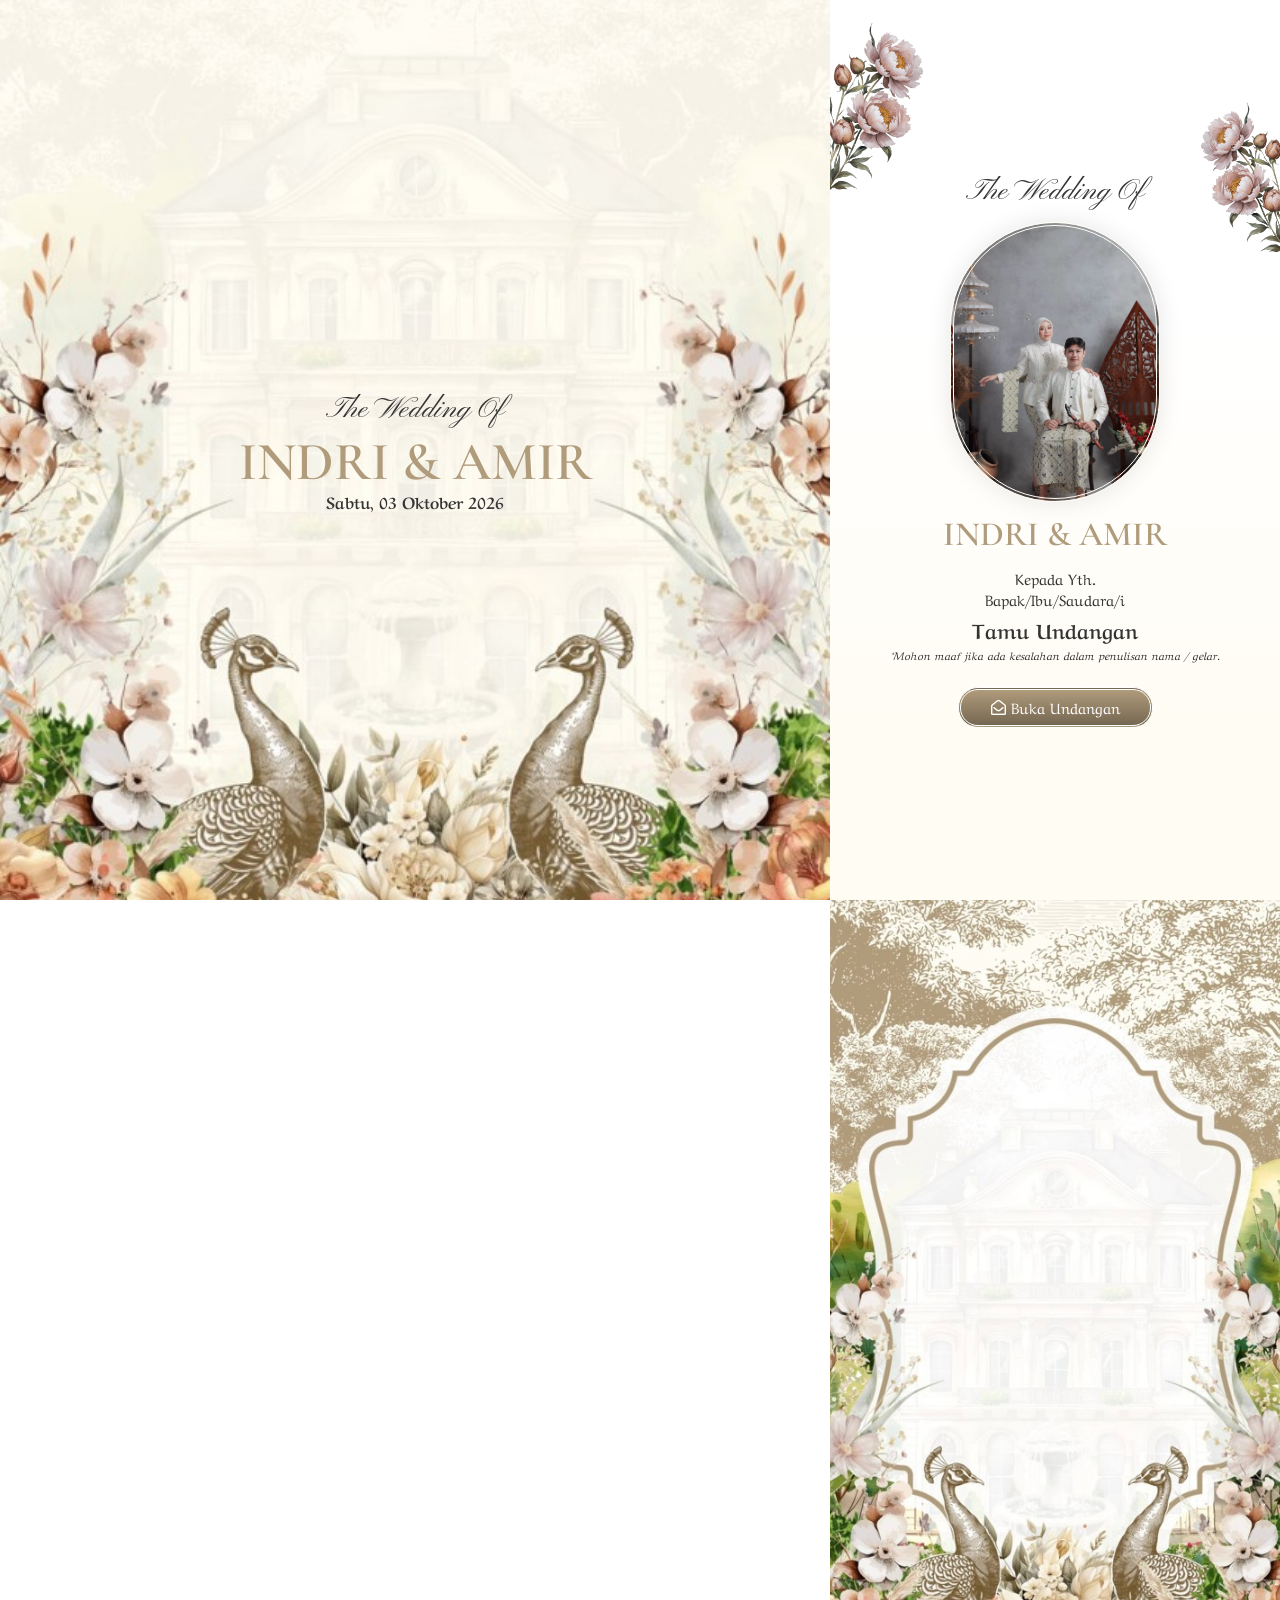
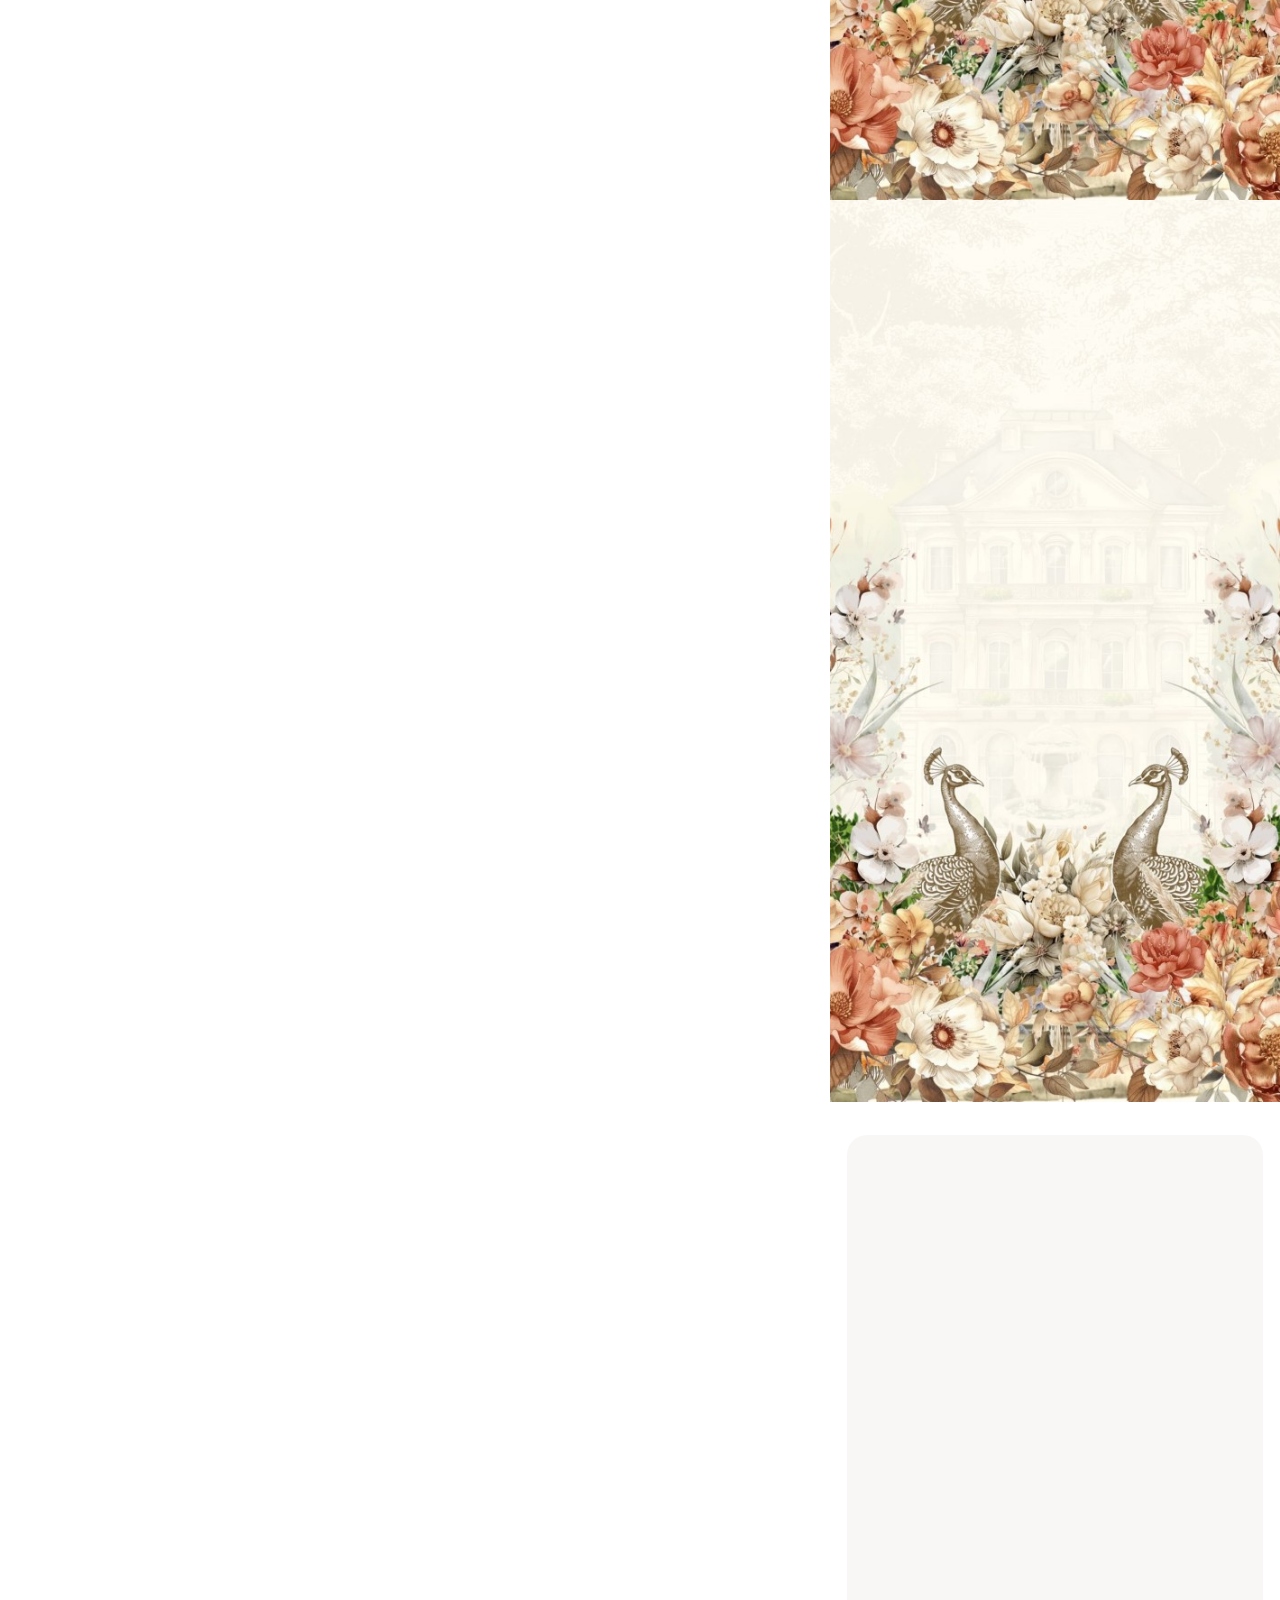
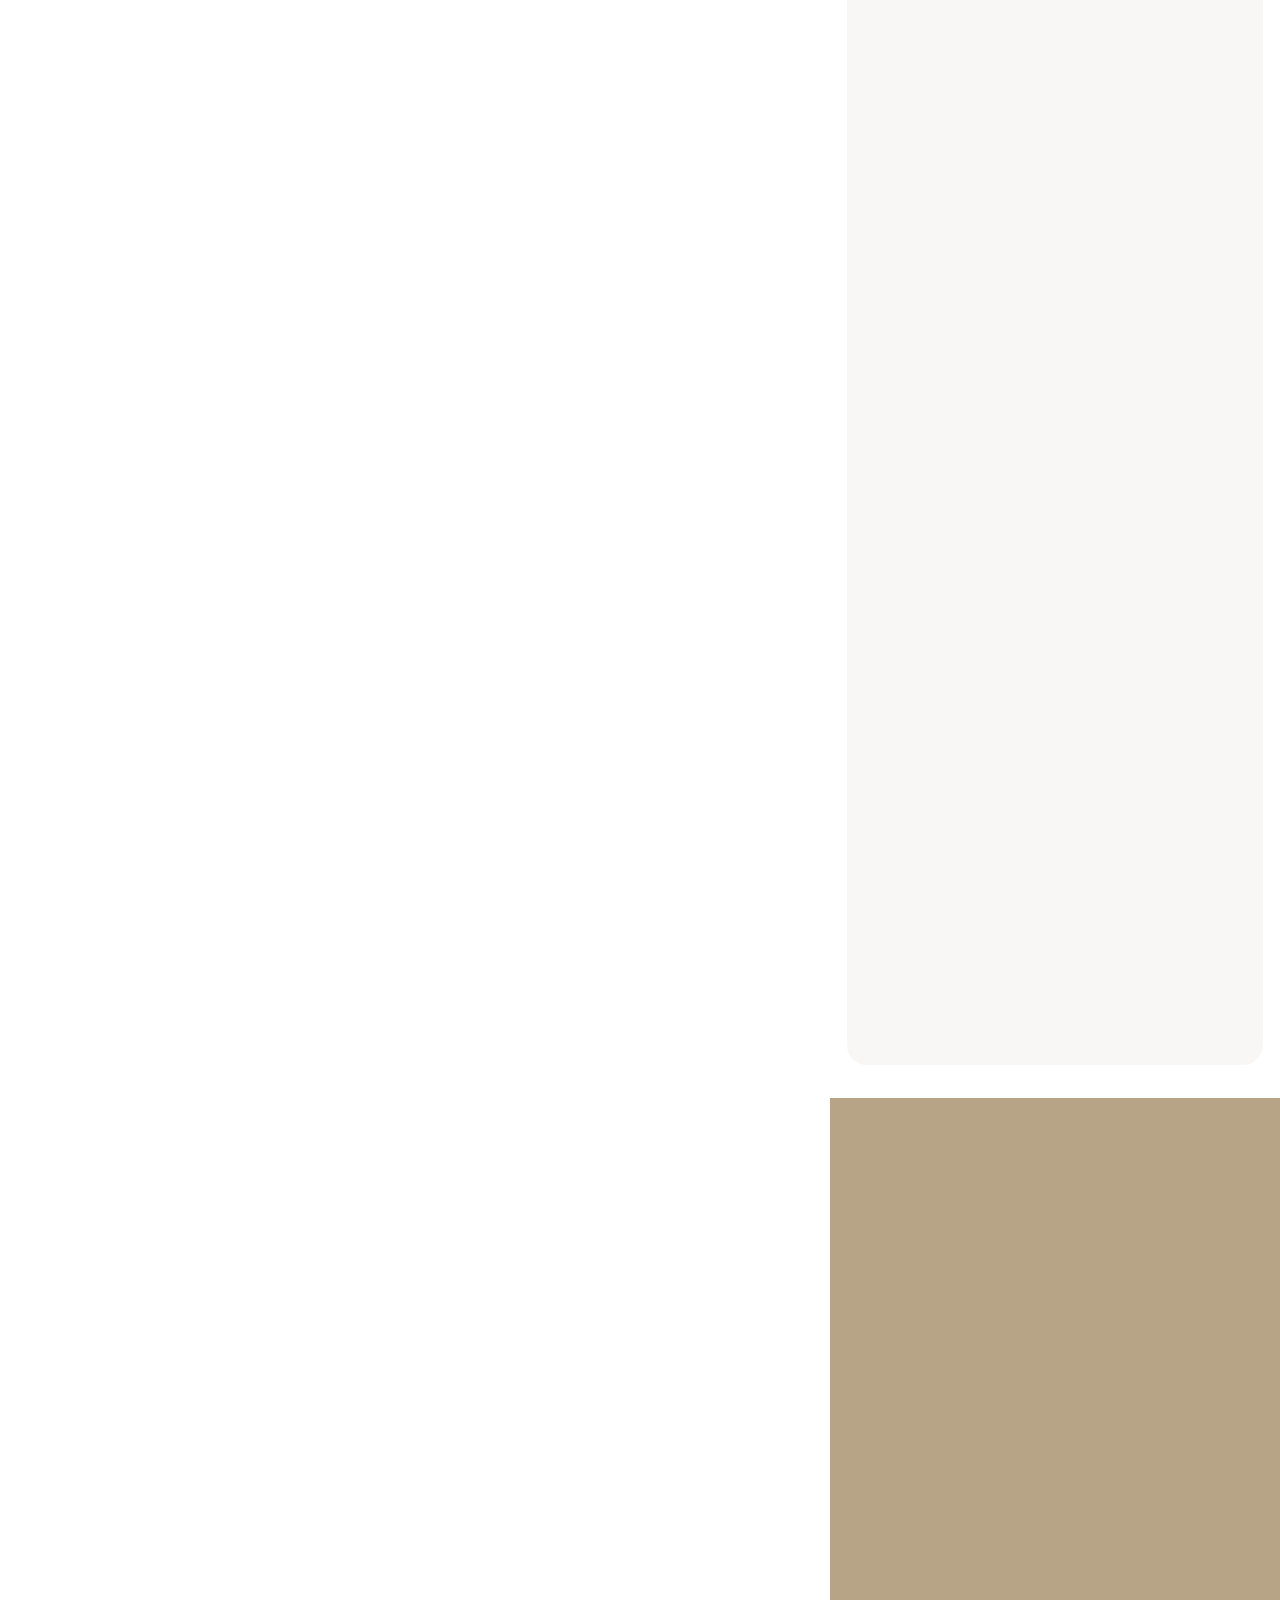
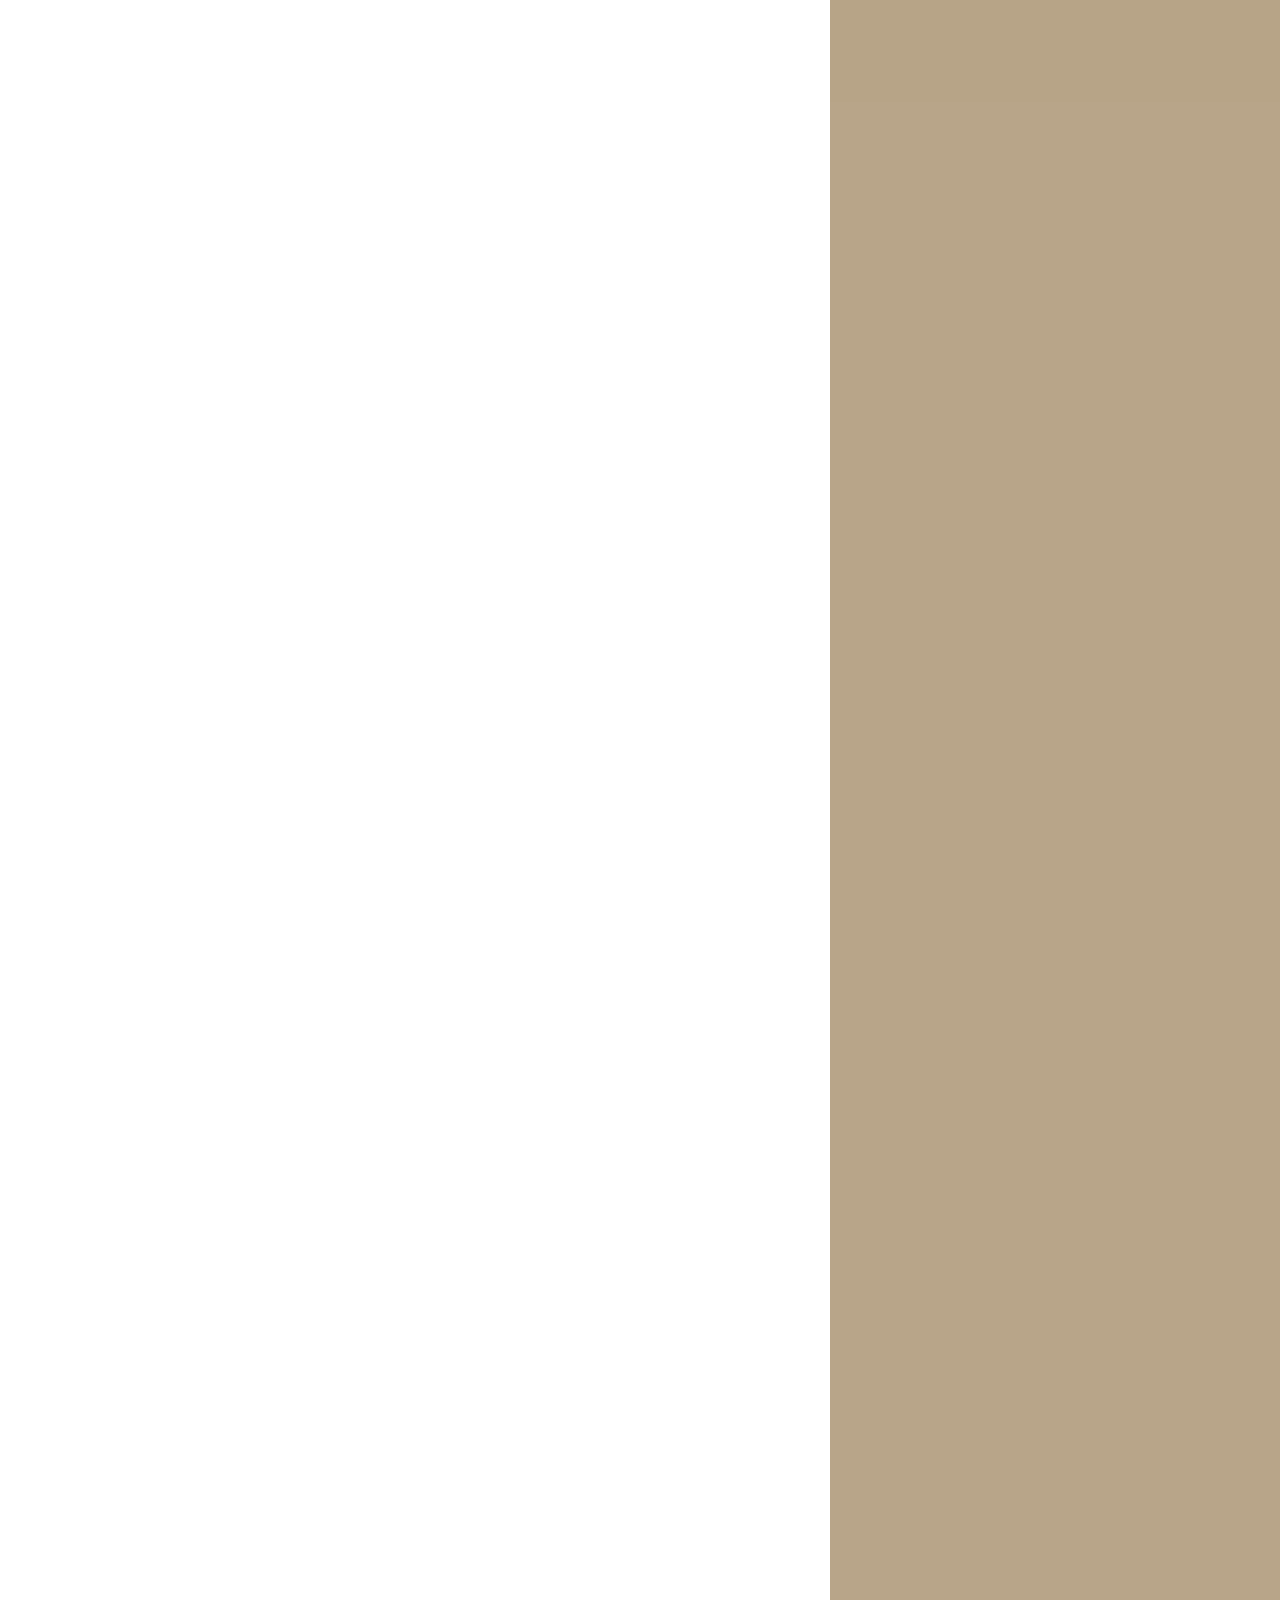
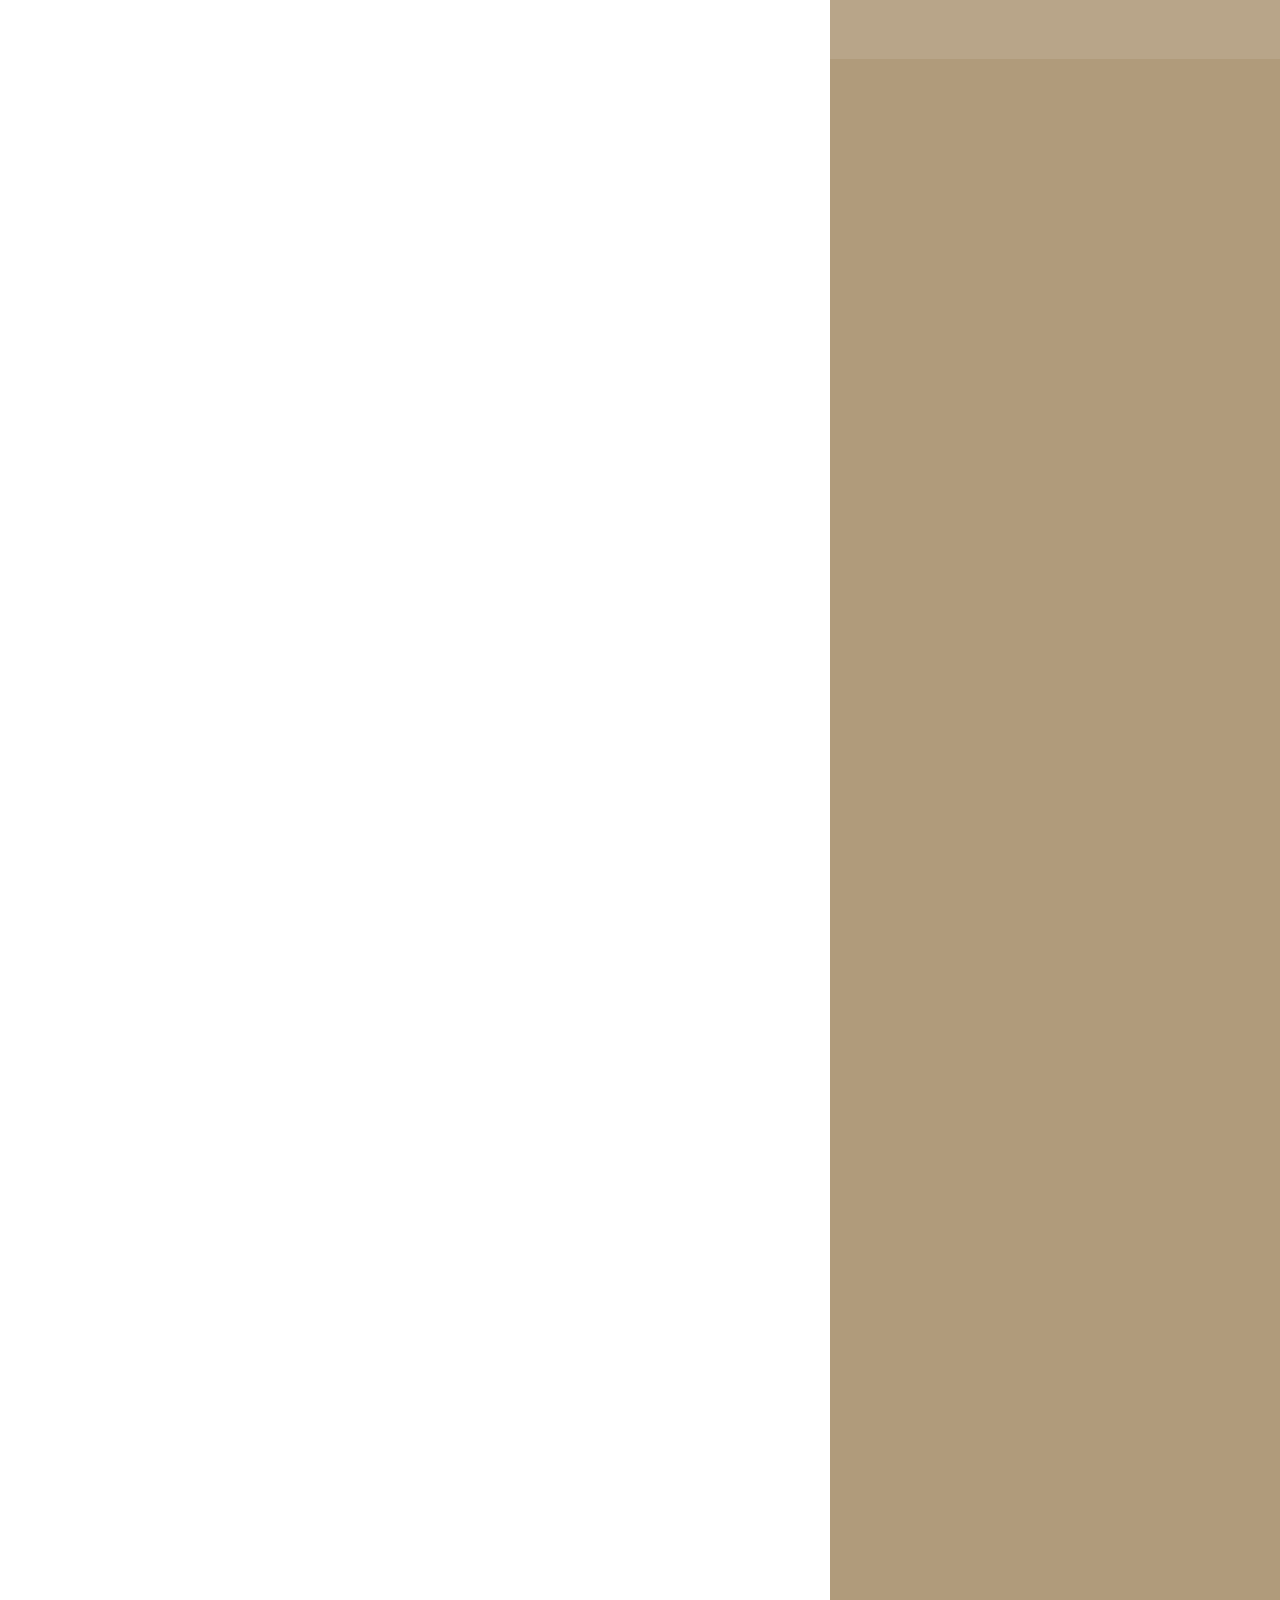
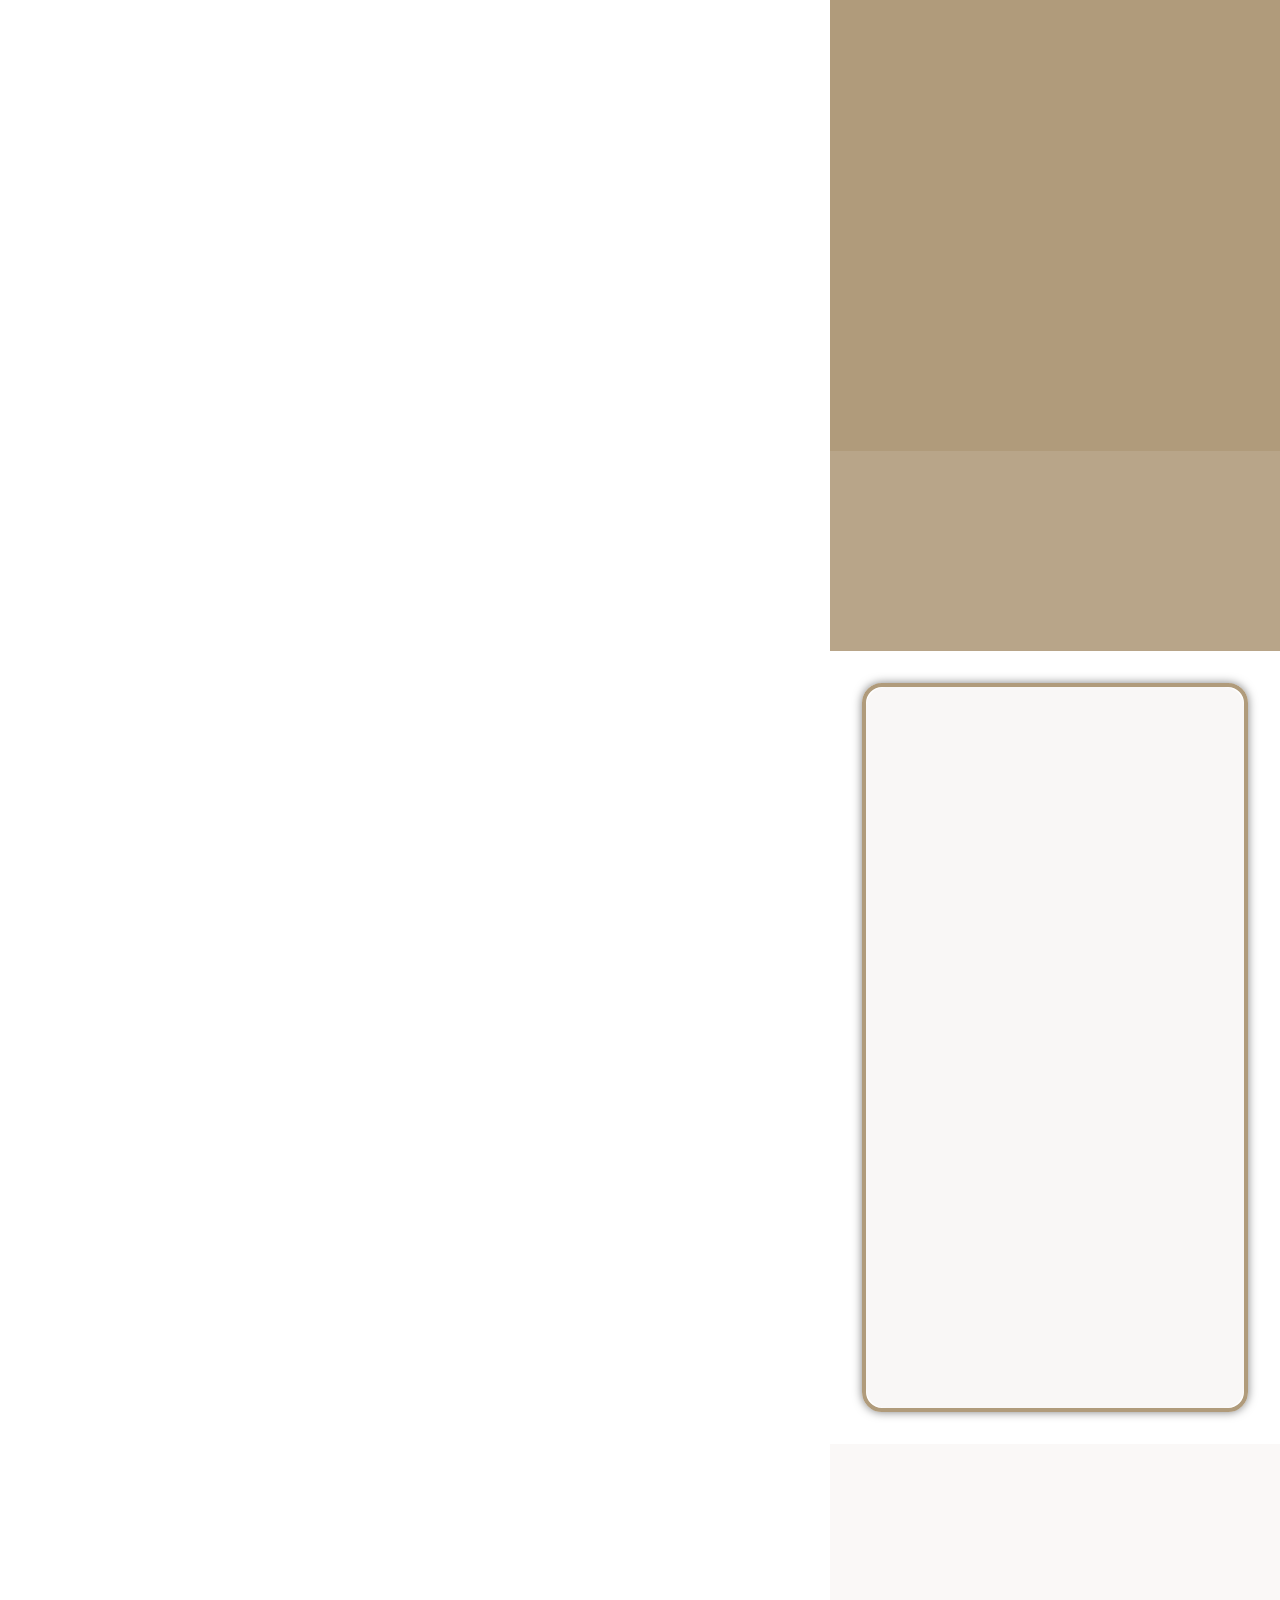
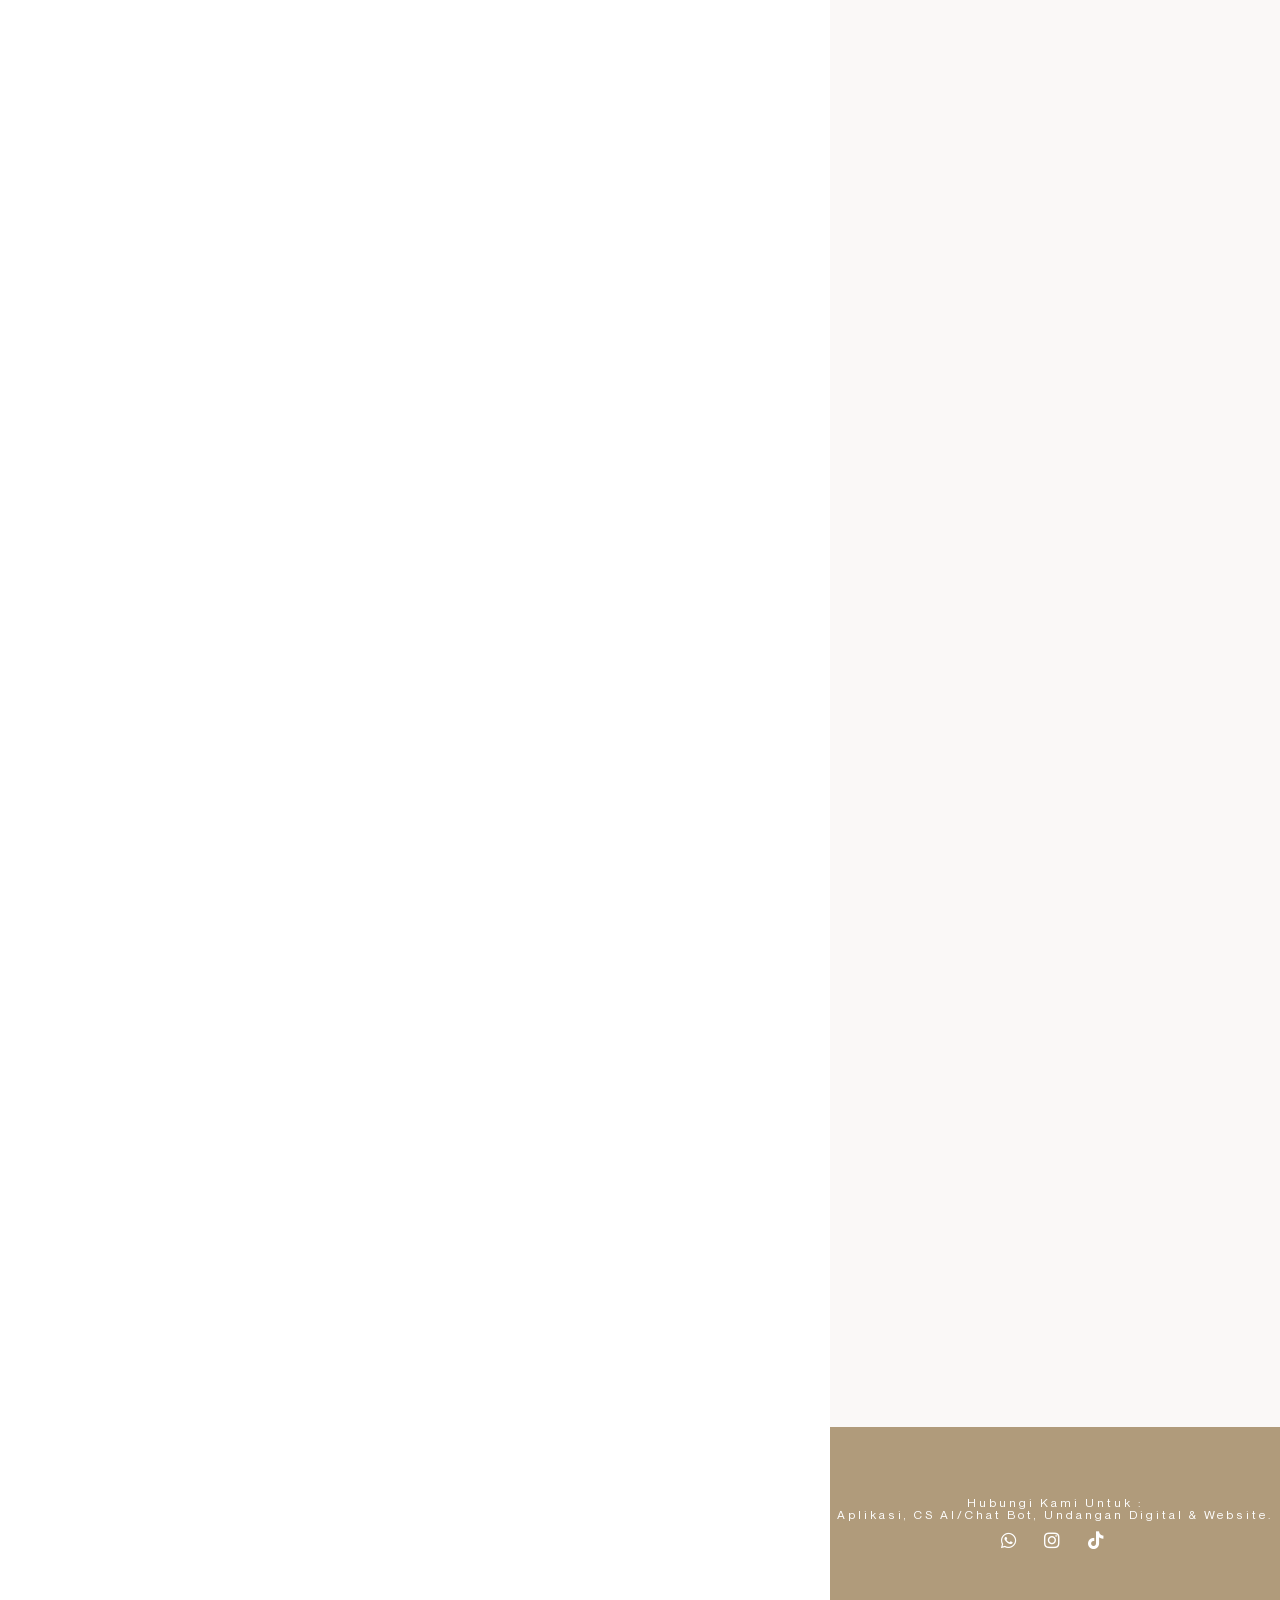
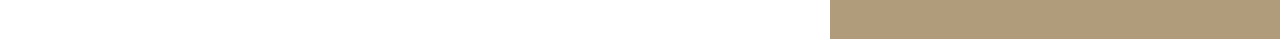
==== commit 2dfdd16f: "Update wedding invitation website for Indri & Amir" ====
--- a/index.html
+++ b/index.html
@@ -11,36 +11,36 @@
 	<meta name="robots" content="noindex,nofollow,noarchive,nosnippet,noimageindex">
 
 	<!-- Optimasi Mesin Pencari oleh Rank Math - https://rankmath.com/ -->
-	<title>Jihan 💕 Bruri</title>
-	<meta name="description" content="Hadiri acara pernikahan kami pada Jumat, 02 Oktober 2026">
+	<title>Indri 💕 Amir</title>
+	<meta name="description" content="Hadiri acara pernikahan kami pada Sabtu, 03 Oktober 2026">
 	<meta name="robots" content="noindex, nofollow, noarchive, nosnippet, noimageindex">
-	<link rel="canonical" href="https://kirimdigi.github.io/Jihan-Bruri/">
+	<link rel="canonical" href="https://kirimdigi.github.io/Indri-Amir/">
 	<meta property="og:locale" content="id_ID">
 	<meta property="og:type" content="article">
-	<meta property="og:title" content="Jihan 🤎 Bruri">
-	<meta property="og:description" content="Hadiri acara pernikahan kami pada Jumat, 02 Oktober 2026">
-	<meta property="og:url" content="https://kirimdigi.github.io/Jihan-Bruri/">
+	<meta property="og:title" content="Indri 🤎 Amir">
+	<meta property="og:description" content="Hadiri acara pernikahan kami pada Sabtu, 03 Oktober 2026">
+	<meta property="og:url" content="https://kirimdigi.github.io/Indri-Amir/">
 	<meta property="og:site_name" content="Invisimple ID - Undangan Website">
 	<meta property="article:section" content="Pernikahan">
 	<meta property="og:updated_time" content="2026-09-24T12:00:00+07:00">
-	<meta property="og:image" content="https://i.pinimg.com/736x/73/49/54/73495488e1a17f40cbf628c78abab510.jpg">
-	<meta property="og:image:secure_url" content="https://i.pinimg.com/736x/73/49/54/73495488e1a17f40cbf628c78abab510.jpg">
-	<meta property="og:image:width" content="1200">
-	<meta property="og:image:height" content="675">
-	<meta property="og:image:alt" content="Jihan 🤎 Bruri">
+	<meta property="og:image" content="https://i.pinimg.com/736x/e2/6c/19/e26c19b78bf0e1b64010e7f7c89c3530.jpg">
+	<meta property="og:image:secure_url" content="https://i.pinimg.com/736x/e2/6c/19/e26c19b78bf0e1b64010e7f7c89c3530.jpg">
+	<meta property="og:image:width" content="736">
+	<meta property="og:image:height" content="1105">
+	<meta property="og:image:alt" content="Indri 🤎 Amir">
 	<meta property="og:image:type" content="image/jpeg">
 	<meta property="article:published_time" content="2026-09-21T21:46:39+07:00">
 	<meta property="article:modified_time" content="2026-09-24T12:00:00+07:00">
 	<meta name="twitter:card" content="summary_large_image">
-	<meta name="twitter:title" content="Jihan 🤎 Bruri">
-	<meta name="twitter:description" content="Undangan Pernikahan Jihan &amp; Bruri">
-	<meta name="twitter:image" content="https://i.pinimg.com/736x/73/49/54/73495488e1a17f40cbf628c78abab510.jpg">
+	<meta name="twitter:title" content="Indri 🤎 Amir">
+	<meta name="twitter:description" content="Undangan Pernikahan Indri &amp; Amir">
+	<meta name="twitter:image" content="https://i.pinimg.com/736x/e2/6c/19/e26c19b78bf0e1b64010e7f7c89c3530.jpg">
 	<meta name="twitter:label1" content="Ditulis oleh">
 	<meta name="twitter:data1" content="1nv1s1mpl3">
 	<meta name="twitter:label2" content="Waktunya membaca">
 	<meta name="twitter:data2" content="Kurang dari semenit">
 	<script type="application/ld+json"
-		class="rank-math-schema">{"@context":"https://schema.org","@graph":[{"@type":["Person","Organization"],"@id":"https://invitimo2.my.id/#person","name":"Invisimple ID - Undangan Website","logo":{"@type":"ImageObject","@id":"https://invitimo2.my.id/#logo","url":"https://the.invisimple.id/wp-content/uploads/2024/05/icon-invitaja-150x150.png","contentUrl":"https://the.invisimple.id/wp-content/uploads/2024/05/icon-invitaja-150x150.png","caption":"Invisimple ID - Undangan Website","inLanguage":"id"},"image":{"@type":"ImageObject","@id":"https://invitimo2.my.id/#logo","url":"https://the.invisimple.id/wp-content/uploads/2024/05/icon-invitaja-150x150.png","contentUrl":"https://the.invisimple.id/wp-content/uploads/2024/05/icon-invitaja-150x150.png","caption":"Invisimple ID - Undangan Website","inLanguage":"id"}},{"@type":"WebSite","@id":"https://invitimo2.my.id/#website","url":"https://invitimo2.my.id","name":"Invisimple ID - Undangan Website","publisher":{"@id":"https://invitimo2.my.id/#person"},"inLanguage":"id"},{"@type":"ImageObject","@id":"https://i.pinimg.com/736x/73/49/54/73495488e1a17f40cbf628c78abab510.jpg","url":"https://i.pinimg.com/736x/73/49/54/73495488e1a17f40cbf628c78abab510.jpg","width":"1200","height":"675","inLanguage":"id"},{"@type":"WebPage","@id":"https://invitimo2.my.id/m03/#webpage","url":"https://invitimo2.my.id/m03/","name":"Jihan & Bruri","datePublished":"2026-09-21T21:46:39+07:00","dateModified":"2026-09-24T12:00:00+07:00","isPartOf":{"@id":"https://invitimo2.my.id/#website"},"primaryImageOfPage":{"@id":"https://i.pinimg.com/736x/73/49/54/73495488e1a17f40cbf628c78abab510.jpg"},"inLanguage":"id"},{"@type":"Person","@id":"https://invitimo2.my.id/author/1nv1t4j4/","name":"1nv1s1mpl3","url":"https://invitimo2.my.id/author/1nv1t4j4/","image":{"@type":"ImageObject","@id":"https://secure.gravatar.com/avatar/7261eb66b6b7f72535ce5fb6ec1b8146d1f240d1655f2af83056c2c59945e163?s=96&amp;d=mm&amp;r=g","url":"https://secure.gravatar.com/avatar/7261eb66b6b7f72535ce5fb6ec1b8146d1f240d1655f2af83056c2c59945e163?s=96&amp;d=mm&amp;r=g","caption":"1nv1s1mpl3","inLanguage":"id"},"sameAs":["http://invisimple.id"]},{"@type":"BlogPosting","headline":"Jihan & Bruri","datePublished":"2026-09-21T21:46:39+07:00","dateModified":"2026-09-24T12:00:00+07:00","articleSection":"Pernikahan","author":{"@id":"https://invitimo2.my.id/author/1nv1t4j4/","name":"1nv1s1mpl3"},"publisher":{"@id":"https://invitimo2.my.id/#person"},"description":"Undangan Pernikahan Jihan & Bruri","name":"Jihan & Bruri","@id":"https://invitimo2.my.id/m03/#richSnippet","isPartOf":{"@id":"https://invitimo2.my.id/m03/#webpage"},"image":{"@id":"https://i.pinimg.com/736x/73/49/54/73495488e1a17f40cbf628c78abab510.jpg"},"inLanguage":"id","mainEntityOfPage":{"@id":"https://invitimo2.my.id/m03/#webpage"}}]}</script>
+		class="rank-math-schema">{"@context":"https://schema.org","@graph":[{"@type":["Person","Organization"],"@id":"https://invitimo2.my.id/#person","name":"Invisimple ID - Undangan Website","logo":{"@type":"ImageObject","@id":"https://invitimo2.my.id/#logo","url":"https://the.invisimple.id/wp-content/uploads/2024/05/icon-invitaja-150x150.png","contentUrl":"https://the.invisimple.id/wp-content/uploads/2024/05/icon-invitaja-150x150.png","caption":"Invisimple ID - Undangan Website","inLanguage":"id"},"image":{"@type":"ImageObject","@id":"https://invitimo2.my.id/#logo","url":"https://the.invisimple.id/wp-content/uploads/2024/05/icon-invitaja-150x150.png","contentUrl":"https://the.invisimple.id/wp-content/uploads/2024/05/icon-invitaja-150x150.png","caption":"Invisimple ID - Undangan Website","inLanguage":"id"}},{"@type":"WebSite","@id":"https://invitimo2.my.id/#website","url":"https://invitimo2.my.id","name":"Invisimple ID - Undangan Website","publisher":{"@id":"https://invitimo2.my.id/#person"},"inLanguage":"id"},{"@type":"ImageObject","@id":"https://i.pinimg.com/736x/e2/6c/19/e26c19b78bf0e1b64010e7f7c89c3530.jpg","url":"https://i.pinimg.com/736x/e2/6c/19/e26c19b78bf0e1b64010e7f7c89c3530.jpg","width":"736","height":"1105","inLanguage":"id"},{"@type":"WebPage","@id":"https://invitimo2.my.id/m03/#webpage","url":"https://invitimo2.my.id/m03/","name":"Indri & Amir","datePublished":"2026-09-21T21:46:39+07:00","dateModified":"2026-09-24T12:00:00+07:00","isPartOf":{"@id":"https://invitimo2.my.id/#website"},"primaryImageOfPage":{"@id":"https://i.pinimg.com/736x/e2/6c/19/e26c19b78bf0e1b64010e7f7c89c3530.jpg"},"inLanguage":"id"},{"@type":"Person","@id":"https://invitimo2.my.id/author/1nv1t4j4/","name":"1nv1s1mpl3","url":"https://invitimo2.my.id/author/1nv1t4j4/","image":{"@type":"ImageObject","@id":"https://secure.gravatar.com/avatar/7261eb66b6b7f72535ce5fb6ec1b8146d1f240d1655f2af83056c2c59945e163?s=96&amp;d=mm&amp;r=g","url":"https://secure.gravatar.com/avatar/7261eb66b6b7f72535ce5fb6ec1b8146d1f240d1655f2af83056c2c59945e163?s=96&amp;d=mm&amp;r=g","caption":"1nv1s1mpl3","inLanguage":"id"},"sameAs":["http://invisimple.id"]},{"@type":"BlogPosting","headline":"Indri & Amir","datePublished":"2026-09-21T21:46:39+07:00","dateModified":"2026-09-24T12:00:00+07:00","articleSection":"Pernikahan","author":{"@id":"https://invitimo2.my.id/author/1nv1t4j4/","name":"1nv1s1mpl3"},"publisher":{"@id":"https://invitimo2.my.id/#person"},"description":"Undangan Pernikahan Indri & Amir","name":"Indri & Amir","@id":"https://invitimo2.my.id/m03/#richSnippet","isPartOf":{"@id":"https://invitimo2.my.id/m03/#webpage"},"image":{"@id":"https://i.pinimg.com/736x/e2/6c/19/e26c19b78bf0e1b64010e7f7c89c3530.jpg"},"inLanguage":"id","mainEntityOfPage":{"@id":"https://invitimo2.my.id/m03/#webpage"}}]}</script>
 	<!-- /Plugin WordPress Rank Math SEO -->
 
 	<link rel='dns-prefetch' href='//the.invisimple.id'>
@@ -1406,7 +1406,7 @@
 
 		.elementor-7908 .elementor-element.elementor-element-f864b3a:not(.elementor-motion-effects-element-type-background)>.elementor-widget-wrap,
 		.elementor-7908 .elementor-element.elementor-element-f864b3a>.elementor-widget-wrap>.elementor-motion-effects-container>.elementor-motion-effects-layer {
-			background-image: url("groom2.jpeg");
+			background-image: url("coverpage.jpeg");
 		}
 
 		.elementor-7908 .elementor-element.elementor-element-62d8811 .elementor-heading-title {
@@ -1908,6 +1908,34 @@
 
 		#kt_scrolltop {
 			display: none !important;
+		}
+
+		#sec_gift,
+		.elementor-element-5866f93 {
+			display: block !important;
+		}
+
+		#btn_gift,
+		.elementor-element-e88ce79 {
+			display: none !important;
+		}
+
+		.elementor-element.elementor-element-198808f img,
+		.elementor-element.elementor-element-89def1a img {
+			width: 65px !important;
+			max-width: 65px !important;
+			height: auto !important;
+			max-height: 22px !important;
+			object-fit: contain !important;
+		}
+
+		.elementor-element.elementor-element-198808f > .elementor-widget-container,
+		.elementor-element.elementor-element-89def1a > .elementor-widget-container {
+			padding: 5px 8px !important;
+			border-radius: 6px !important;
+			width: fit-content !important;
+			max-width: fit-content !important;
+			box-sizing: border-box !important;
 		}
 	</style>
 </head>
@@ -2020,7 +2048,7 @@
 																			data-settings="{&quot;jet_parallax_layout_list&quot;:[],&quot;background_background&quot;:&quot;classic&quot;}">
 																			<div
 																				class="elementor-container elementor-column-gap-default">
-																				<div data-dce-background-image-url="groom2.jpeg"
+																				<div data-dce-background-image-url="coverpage.jpeg"
 																					class="elementor-column elementor-col-100 elementor-inner-column elementor-element elementor-element-f864b3a"
 																					data-id="f864b3a"
 																					data-element_type="column"
@@ -2045,7 +2073,7 @@
 															<div class="elementor-widget-container">
 																<h2
 																	class="elementor-heading-title elementor-size-default">
-																	Jihan &amp; Bruri</h2>
+																	Indri &amp; Amir</h2>
 															</div>
 														</div>
 													</div>
@@ -2175,8 +2203,8 @@
 																								class="elementor-widget-container">
 																								<h2
 																									class="elementor-heading-title elementor-size-default">
-																									Jihan<br><span
-																										style="font-family:aston-script;font-size:24px;font-weight:normal;color:#333">&amp;</span><br>Bruri
+																									Indri<br><span
+																										style="font-family:aston-script;font-size:24px;font-weight:normal;color:#333">&amp;</span><br>Amir
 																								</h2>
 																							</div>
 																						</div>
@@ -2193,7 +2221,7 @@
 																			<div class="elementor-widget-container">
 																				<p
 																					class="elementor-heading-title elementor-size-default">
-																					Jumat, 02 Oktober 2026</p>
+																					Sabtu, 03 Oktober 2026</p>
 																			</div>
 																		</div>
 																		<div class="elementor-element elementor-element-e4d41b0 elementor-widget__width-auto elementor-widget-mobile__width-auto animated-slow elementor-invisible elementor-widget elementor-widget-html"
@@ -2267,7 +2295,7 @@
 											<div class="elementor-container elementor-column-gap-no">
 												<div class="elementor-column elementor-col-100 elementor-inner-column elementor-element elementor-element-3f3f28c reveal"
 													data-id="3f3f28c" data-element_type="column" data-e-type="column"
-													data-settings="{&quot;background_background&quot;:&quot;slideshow&quot;,&quot;background_slideshow_slide_duration&quot;:1000,&quot;background_slideshow_transition_duration&quot;:3000,&quot;background_slideshow_ken_burns&quot;:&quot;yes&quot;,&quot;background_slideshow_gallery&quot;:[{&quot;id&quot;:7661,&quot;url&quot;:&quot;barcode.jpeg&quot;},{&quot;id&quot;:7662,&quot;url&quot;:&quot;WhatsApp Image 2026-09-22 at 08.40.10.jpeg&quot;}],&quot;background_slideshow_loop&quot;:&quot;yes&quot;,&quot;background_slideshow_slide_transition&quot;:&quot;fade&quot;,&quot;background_slideshow_ken_burns_zoom_direction&quot;:&quot;in&quot;}">
+													data-settings="{&quot;background_background&quot;:&quot;slideshow&quot;,&quot;background_slideshow_slide_duration&quot;:1000,&quot;background_slideshow_transition_duration&quot;:3000,&quot;background_slideshow_ken_burns&quot;:&quot;yes&quot;,&quot;background_slideshow_gallery&quot;:[{&quot;id&quot;:7661,&quot;url&quot;:&quot;arrum.jpeg&quot;}],&quot;background_slideshow_loop&quot;:&quot;yes&quot;,&quot;background_slideshow_slide_transition&quot;:&quot;fade&quot;,&quot;background_slideshow_ken_burns_zoom_direction&quot;:&quot;in&quot;}">
 													<div class="elementor-widget-wrap elementor-element-populated">
 														<div class="elementor-element elementor-element-e1eda62 elementor-widget elementor-widget-spacer"
 															data-id="e1eda62" data-element_type="widget"
@@ -2276,7 +2304,7 @@
 																<div class="elementor-spacer">
 																	<div class="elementor-spacer-inner"></div>
 																</div>
-		bca													</div>
+															</div>
 														</div>
 													</div>
 												</div>
@@ -2313,7 +2341,7 @@
 																			<div class="elementor-widget-container">
 																				<h2
 																					class="elementor-heading-title elementor-size-default">
-																					J</h2>
+																					I</h2>
 																			</div>
 																		</div>
 																		<div class="elementor-element elementor-element-a63425f elementor-widget__width-auto elementor-widget elementor-widget-image"
@@ -2335,7 +2363,7 @@
 																			<div class="elementor-widget-container">
 																				<h2
 																					class="elementor-heading-title elementor-size-default">
-																					B</h2>
+																					A</h2>
 																			</div>
 																		</div>
 																	</div>
@@ -2485,7 +2513,7 @@
 																<div class="elementor-column elementor-col-100 elementor-inner-column elementor-element elementor-element-2e841c6 wdsdv-enabled--yes"
 																	data-id="2e841c6" data-element_type="column"
 																	data-e-type="column"
-																	data-settings="{&quot;background_background&quot;:&quot;slideshow&quot;,&quot;background_slideshow_slide_duration&quot;:1000,&quot;background_slideshow_transition_duration&quot;:3000,&quot;background_slideshow_gallery&quot;:[{&quot;id&quot;:7666,&quot;url&quot;:&quot;bride.jpeg&quot;},{&quot;id&quot;:7667,&quot;url&quot;:&quot;bride2.jpeg&quot;}],&quot;background_slideshow_loop&quot;:&quot;yes&quot;,&quot;background_slideshow_slide_transition&quot;:&quot;fade&quot;}">
+																	data-settings="{&quot;background_background&quot;:&quot;slideshow&quot;,&quot;background_slideshow_slide_duration&quot;:1000,&quot;background_slideshow_transition_duration&quot;:3000,&quot;background_slideshow_gallery&quot;:[{&quot;id&quot;:7666,&quot;url&quot;:&quot;bride.jpeg&quot;}],&quot;background_slideshow_loop&quot;:&quot;yes&quot;,&quot;background_slideshow_slide_transition&quot;:&quot;fade&quot;}">
 																	<div
 																		class="elementor-widget-wrap elementor-element-populated">
 																		<div class="elementor-element elementor-element-c52a3ca elementor-widget__width-auto elementor-absolute animated-slow elementor-invisible elementor-widget elementor-widget-image"
@@ -2515,7 +2543,7 @@
 											data-widget_type="heading.default">
 											<div class="elementor-widget-container">
 												<h2 class="elementor-heading-title elementor-size-default">
-													Jihan</h2>
+													Indri</h2>
 											</div>
 										</div>
 										<div data-dce-title-color="#333333"
@@ -2524,7 +2552,7 @@
 											data-widget_type="heading.default">
 											<div class="elementor-widget-container">
 												<h2 class="elementor-heading-title elementor-size-default">
-													Nabila Jihan</h2>
+													Aulia Indriyani</h2>
 											</div>
 										</div>
 										<div data-dce-title-color="#333333"
@@ -2534,7 +2562,7 @@
 											data-widget_type="heading.default">
 											<div class="elementor-widget-container">
 												<p class="elementor-heading-title elementor-size-default">
-													Putri dari</p>
+													Putri Bungsu dari</p>
 											</div>
 										</div>
 										<div data-dce-title-color="#333333"
@@ -2544,7 +2572,7 @@
 											data-widget_type="heading.default">
 											<div class="elementor-widget-container">
 												<p class="elementor-heading-title elementor-size-default">
-													Bapak Muh Yaini &amp; Ibu Munirah</p>
+													Bapak Simin &amp; Ibu Masti</p>
 											</div>
 										</div>
 										<div data-dce-background-color="#B09B7B"
@@ -2554,13 +2582,13 @@
 											<div class="elementor-widget-container">
 												<div class="elementor-button-wrapper">
 													<a class="elementor-button elementor-button-link elementor-size-sm elementor-animation-shrink"
-														href="https://www.instagram.com/__nabilajihannn/" target="_blank"
+														href="https://www.instagram.com/auliaindriyaniiii_/" target="_blank"
 														rel="nofollow">
 														<span class="elementor-button-content-wrapper">
 															<span class="elementor-button-icon">
 																<i aria-hidden="true" class="fab fa-instagram"></i>
 															</span>
-															<span class="elementor-button-text">__nabilajihannn</span>
+															<span class="elementor-button-text">auliaindriyaniiii_</span>
 														</span>
 													</a>
 												</div>
@@ -2621,7 +2649,7 @@
 																								<img fetchpriority="high"
 																									width="500"
 																									height="600"
-																									src="groom2.jpeg"
+																									src="groom.jpeg"
 																									class="attachment-full size-full wp-image-7877"
 																									alt="">
 																							</div>
@@ -2642,7 +2670,7 @@
 																					data-id="6c9a0c8"
 																					data-element_type="column"
 																					data-e-type="column"
-																					data-settings="{&quot;background_background&quot;:&quot;slideshow&quot;,&quot;background_slideshow_slide_duration&quot;:1000,&quot;background_slideshow_transition_duration&quot;:3000,&quot;background_slideshow_gallery&quot;:[{&quot;id&quot;:7664,&quot;url&quot;:&quot;groom2.jpeg&quot;},{&quot;id&quot;:7665,&quot;url&quot;:&quot;groom3.jpeg&quot;}],&quot;background_slideshow_loop&quot;:&quot;yes&quot;,&quot;background_slideshow_slide_transition&quot;:&quot;fade&quot;}">
+																					data-settings="{&quot;background_background&quot;:&quot;slideshow&quot;,&quot;background_slideshow_slide_duration&quot;:1000,&quot;background_slideshow_transition_duration&quot;:3000,&quot;background_slideshow_gallery&quot;:[{&quot;id&quot;:7664,&quot;url&quot;:&quot;groom.jpeg&quot;}],&quot;background_slideshow_loop&quot;:&quot;yes&quot;,&quot;background_slideshow_slide_transition&quot;:&quot;fade&quot;}">
 																					<div
 																						class="elementor-widget-wrap elementor-element-populated">
 																						<div class="elementor-element elementor-element-40baf10 elementor-widget__width-auto elementor-absolute animated-slow elementor-invisible elementor-widget elementor-widget-image"
@@ -2656,7 +2684,7 @@
 																								class="elementor-widget-container">
 																								<img width="500"
 																									height="600"
-																									src="groom2.jpeg"
+																									src="groom.jpeg"
 																									class="attachment-full size-full wp-image-7876"
 																									alt="">
 																							</div>
@@ -2676,7 +2704,7 @@
 															<div class="elementor-widget-container">
 																<h2
 																	class="elementor-heading-title elementor-size-default">
-																	Bruri</h2>
+																	Amir</h2>
 															</div>
 														</div>
 														<div data-dce-title-color="#333333"
@@ -2686,7 +2714,7 @@
 															<div class="elementor-widget-container">
 																<h2
 																	class="elementor-heading-title elementor-size-default">
-																	M Chaesa Mabruri</h2>
+																	Muhammad Amirudin</h2>
 															</div>
 														</div>
 														<div data-dce-title-color="#333333"
@@ -2698,7 +2726,7 @@
 															<div class="elementor-widget-container">
 																<p
 																	class="elementor-heading-title elementor-size-default">
-																	Putra dari</p>
+																	Putra Ketiga dari</p>
 															</div>
 														</div>
 														<div data-dce-title-color="#333333"
@@ -2710,7 +2738,7 @@
 															<div class="elementor-widget-container">
 																<p
 																	class="elementor-heading-title elementor-size-default">
-																	Bapak Ahmad Saiful Bahri &amp; Ibu Siti Nurani</p>
+																	Bapak Misnan/Enang &amp; Ibu Aminah</p>
 															</div>
 														</div>
 														<div data-dce-background-color="#B09B7B"
@@ -2720,7 +2748,7 @@
 															<div class="elementor-widget-container">
 																<div class="elementor-button-wrapper">
 																	<a class="elementor-button elementor-button-link elementor-size-sm elementor-animation-shrink"
-																		href="https://www.instagram.com/brurii__/"
+																		href="https://www.instagram.com/Mhmdamirudin_19/"
 																		target="_blank" rel="nofollow">
 																		<span class="elementor-button-content-wrapper">
 																			<span class="elementor-button-icon">
@@ -2728,7 +2756,7 @@
 																					class="fab fa-instagram"></i>
 																			</span>
 																			<span
-																				class="elementor-button-text">brurii__</span>
+																				class="elementor-button-text">Mhmdamirudin_19</span>
 																		</span>
 																	</a>
 																</div>
@@ -2758,7 +2786,7 @@
 											<div class="elementor-container elementor-column-gap-default">
 												<div class="elementor-column elementor-col-100 elementor-inner-column elementor-element elementor-element-7ce6984 inv-zoom-in"
 													data-id="7ce6984" data-element_type="column" data-e-type="column"
-													data-settings="{&quot;background_background&quot;:&quot;slideshow&quot;,&quot;background_slideshow_slide_duration&quot;:1000,&quot;background_slideshow_transition_duration&quot;:3000,&quot;background_slideshow_ken_burns&quot;:&quot;yes&quot;,&quot;background_slideshow_gallery&quot;:[{&quot;id&quot;:7668,&quot;url&quot;:&quot;count.jpeg&quot;},{&quot;id&quot;:7669,&quot;url&quot;:&quot;count2.jpeg&quot;},{&quot;id&quot;:7670,&quot;url&quot;:&quot;count3.jpeg&quot;}],&quot;background_slideshow_loop&quot;:&quot;yes&quot;,&quot;background_slideshow_slide_transition&quot;:&quot;fade&quot;,&quot;background_slideshow_ken_burns_zoom_direction&quot;:&quot;in&quot;}">
+													data-settings="{&quot;background_background&quot;:&quot;slideshow&quot;,&quot;background_slideshow_slide_duration&quot;:1000,&quot;background_slideshow_transition_duration&quot;:3000,&quot;background_slideshow_ken_burns&quot;:&quot;yes&quot;,&quot;background_slideshow_gallery&quot;:[{&quot;id&quot;:7668,&quot;url&quot;:&quot;std.jpeg&quot;}],&quot;background_slideshow_loop&quot;:&quot;yes&quot;,&quot;background_slideshow_slide_transition&quot;:&quot;fade&quot;,&quot;background_slideshow_ken_burns_zoom_direction&quot;:&quot;in&quot;}">
 													<div class="elementor-widget-wrap elementor-element-populated">
 														<div class="elementor-element elementor-element-ac89744 elementor-widget elementor-widget-spacer"
 															data-id="ac89744" data-element_type="widget"
@@ -2786,7 +2814,7 @@
 											data-id="3a9ab45" data-element_type="widget" data-e-type="widget"
 											data-widget_type="countdown.default">
 											<div class="elementor-widget-container">
-												<div class="elementor-countdown-wrapper" data-date="1790902800">
+												<div class="elementor-countdown-wrapper" data-date="1790985600">
 													<div class="elementor-countdown-item"><span
 															class="elementor-countdown-digits elementor-countdown-days"></span>
 														<span class="elementor-countdown-label">Hari</span>
@@ -2813,7 +2841,7 @@
 											<div class="elementor-widget-container">
 												<div class="elementor-button-wrapper">
 
-													<a href="https://www.google.com/calendar/render?action=TEMPLATE&text=Jihan%20%26%20Bruri&details=The%20Wedding%20Of%20%3A%3Cbr%3E%3Cbr%3ENabila%20Jihan%3Cbr%3E%26amp%3B%3Cbr%3EM%20Chaesa%20Mabruri%3Cbr%3E%3Cbr%3EJumat%2C%2002%20Oktober%202026&dates=20261002T010000Z%2F20261002T120000Z"
+													<a href="https://www.google.com/calendar/render?action=TEMPLATE&text=Indri%20%26%20Amir&details=The%20Wedding%20Of%20%3A%3Cbr%3E%3Cbr%3EAulia%20Indriyani%3Cbr%3E%26amp%3B%3Cbr%3EMuhammad%20Amirudin%3Cbr%3E%3Cbr%3ESabtu%2C%2003%20Oktober%202026&dates=20261003T000000Z%2F20261003T110000Z"
 														class="elementor-button-link elementor-button elementor-size-sm elementor-animation-shrink"
 														target="_blank" rel="nofollow" role="button"> <span
 															class="elementor-button-content-wrapper wds-flexbox">
@@ -2939,7 +2967,7 @@
 																			<div class="elementor-widget-container">
 																				<h2
 																					class="elementor-heading-title elementor-size-default">
-																					Jumat</h2>
+																					Sabtu</h2>
 																			</div>
 																		</div>
 																		<div data-dce-title-color="#333333"
@@ -2950,7 +2978,7 @@
 																			<div class="elementor-widget-container">
 																				<h2
 																					class="elementor-heading-title elementor-size-default">
-																					02</h2>
+																					03</h2>
 																			</div>
 																		</div>
 																		<div data-dce-text-color="#333333"
@@ -2989,7 +3017,7 @@
 																								class="fas fa-clock"></i>
 																						</span>
 																						<span
-																							class="elementor-icon-list-text">08:00
+																							class="elementor-icon-list-text">07:00
 																							WIB</span>
 																					</li>
 																				</ul>
@@ -3014,8 +3042,8 @@
 																			<div class="elementor-widget-container">
 																				<p
 																					class="elementor-heading-title elementor-size-default">
-																					<b>Jln. Taman Nasional Way Kambas</b><br>
-																					Subing Putra II, Rajabasa Lama, Kec. Labuhan Ratu, Kab. Lampung Timur, Lampung
+																					<b>Kp. Sengkol</b><br>
+																					RT 006 RW 002 Kel. Muncul, Kec. Setu - Tangerang Selatan
 																				</p>
 																			</div>
 																		</div>
@@ -3027,7 +3055,7 @@
 																			<div class="elementor-widget-container">
 																				<div class="elementor-button-wrapper">
 																					<a class="elementor-button elementor-button-link elementor-size-sm elementor-animation-shrink"
-																						href="https://maps.app.goo.gl/bgjWjfS9xYgtzzF87?g_st=iw"
+																						href="https://www.google.com/maps?q=-6.343742847442627,106.66478729248047&amp;z=17&amp;hl=id"
 																						target="_blank" rel="nofollow">
 																						<span
 																							class="elementor-button-content-wrapper">
@@ -3111,7 +3139,7 @@
 																			<div class="elementor-widget-container">
 																				<h2
 																					class="elementor-heading-title elementor-size-default">
-																					Jumat</h2>
+																					Sabtu</h2>
 																			</div>
 																		</div>
 																		<div data-dce-title-color="#333333"
@@ -3122,7 +3150,7 @@
 																			<div class="elementor-widget-container">
 																				<h2
 																					class="elementor-heading-title elementor-size-default">
-																					02</h2>
+																					03</h2>
 																			</div>
 																		</div>
 																		<div data-dce-text-color="#333333"
@@ -3161,7 +3189,7 @@
 																								class="fas fa-clock"></i>
 																						</span>
 																						<span
-																							class="elementor-icon-list-text">10:00
+																							class="elementor-icon-list-text">09:00
 																							WIB - Selesai</span>
 																					</li>
 																				</ul>
@@ -3186,8 +3214,8 @@
 																			<div class="elementor-widget-container">
 																				<p
 																					class="elementor-heading-title elementor-size-default">
-																					<b>Jln. Taman Nasional Way Kambas</b><br>
-																					Subing Putra II, Rajabasa Lama, Kec. Labuhan Ratu, Kab. Lampung Timur, Lampung
+																					<b>Kp. Sengkol</b><br>
+																					RT 006 RW 002 Kel. Muncul, Kec. Setu - Tangerang Selatan
 																				</p>
 																			</div>
 																		</div>
@@ -3199,7 +3227,7 @@
 																			<div class="elementor-widget-container">
 																				<div class="elementor-button-wrapper">
 																					<a class="elementor-button elementor-button-link elementor-size-sm elementor-animation-shrink"
-																						href="https://maps.app.goo.gl/bgjWjfS9xYgtzzF87?g_st=iw"
+																						href="https://www.google.com/maps?q=-6.343742847442627,106.66478729248047&amp;z=17&amp;hl=id"
 																						target="_blank" rel="nofollow">
 																						<span
 																							class="elementor-button-content-wrapper">
@@ -3396,8 +3424,8 @@
 																				alt="" decoding="async"></div>
 																		<div class="timeline-item__card-content">
 																			<div class="timeline-item__meta"></div>
-																			<h5 class="timeline-item__card-title">2019 — SEBUAH PERTEMUAN</h5>
-																			<div class="timeline-item__card-desc">Berawal dari bangku SMA, Jihan dan Bruri dipertemukan pada tahun 2019. Saat itu, tak pernah terbayangkan bahwa sebuah pertemuan sederhana akan menjadi awal dari perjalanan panjang kami.</div>
+																			<h5 class="timeline-item__card-title">2019 &amp; 2022 — PERTEMUAN KEMBALI</h5>
+																			<div class="timeline-item__card-desc">Berawal dari dua anak kecil yang pernah duduk di bangku sekolah dasar yang sama, tanpa pernah menyangka bahwa suatu hari nanti kisah kami akan kembali dipertemukan oleh waktu. Tahun 2019, kami mulai saling jatuh cinta. Namun, kisah itu tidak berlangsung lama. Kami berpisah dan melanjutkan hidup masing-masing, seolah cerita kami telah selesai. Ternyata, waktu hanya sedang memberi kami jeda. Di tahun 2022, takdir mempertemukan kami kembali. Pertemuan itu membawa kembali rasa yang pernah ada, hingga akhirnya kami memutuskan untuk mencoba sekali lagi—memulai kembali kisah yang sempat terhenti.</div>
 																		</div>
 																	</div>
 																	<div class="timeline-item__card-arrow"></div>
@@ -3423,8 +3451,8 @@
 																				alt="" decoding="async"></div>
 																		<div class="timeline-item__card-content">
 																			<div class="timeline-item__meta"></div>
-																			<h5 class="timeline-item__card-title">2022 — MEMILIH UNTUK BERSAMA</h5>
-																			<div class="timeline-item__card-desc">Waktu membawa kami berdua semakin dekat hingga akhirnya pada tahun 2022, kami memutuskan untuk memulai kisah sebagai sepasang kekasih. Meski kemudian harus menjalani hubungan jarak jauh, Bruri di Jepang dan Jihan di Lampung, jarak tak membuat langkah kami berhenti. Justru dari sana, kami belajar tentang percaya, menunggu, dan tetap memilih satu sama lain.</div>
+																			<h5 class="timeline-item__card-title">JULI — LANGKAH LEBIH SERIUS</h5>
+																			<div class="timeline-item__card-desc">Perjalanan kami tidak selalu berjalan mulus. Ada banyak tawa, banyak cerita, dan tak sedikit pula perpisahan yang pernah kami lewati. Sampai akhirnya, setelah segala lika-liku dan perjalanan panjang yang kami lalui, Juli menjadi salah satu halaman paling indah dalam kisah kami. Di bulan itu, kami melangkah ke tahap yang lebih serius.</div>
 																		</div>
 																	</div>
 																	<div class="timeline-item__card-arrow"></div>
@@ -3450,8 +3478,8 @@
 																				alt="" decoding="async"></div>
 																		<div class="timeline-item__card-content">
 																			<div class="timeline-item__meta"></div>
-																			<h5 class="timeline-item__card-title">02 OKTOBER 2026 — MENUJU SELAMANYA</h5>
-																			<div class="timeline-item__card-desc">Setelah melewati waktu, jarak, dan berbagai cerita, kami akhirnya memantapkan hati untuk melangkah ke jenjang yang lebih serius melalui lamaran pada 9 September 2026. Dan pada 2 Oktober 2026, perjalanan itu membawa kami menuju satu babak baru: pernikahan. Dua hati yang pernah dipertemukan di masa SMA, kini memilih untuk berjalan bersama selamanya.</div>
+																			<h5 class="timeline-item__card-title">03 OKTOBER 2026 — MENUJU SELAMANYA</h5>
+																			<div class="timeline-item__card-desc">Akhirnya, tiba juga hari yang kami tunggu. Hari ini, 03 Oktober 2026, dengan penuh rasa syukur dan haru, kami melaksanakan akad nikah. Semoga Allah SWT senantiasa memberikan keberkahan, ketenangan, kebahagiaan, dan kasih sayang dalam pernikahan kami. Aamiin.</div>
 																		</div>
 																	</div>
 																	<div class="timeline-item__card-arrow"></div>
@@ -3827,39 +3855,21 @@
 											<div class="elementor-widget-container">
 												<div class="elementor-gallery__container">
 													<a class="e-gallery-item elementor-gallery-item elementor-animated-content"
-														href="groom.jpeg" data-elementor-open-lightbox="yes"
-														data-elementor-lightbox-slideshow="17f5026"
-														data-e-action-hash="#elementor-action%3Aaction%3Dlightbox%26settings%3DeyJpZCI6NzY3NSwidXJsIjoiZ3Jvb20uanBlZyIsInNsaWRlc2hvdyI6IjE3ZjUwMjYifQ%3D%3D">
-														<div class="e-gallery-image elementor-gallery-item__image"
-															data-thumbnail="groom.jpeg" data-width="1024"
-															data-height="1280" aria-label="" role="img"></div>
-														<div class="elementor-gallery-item__overlay"></div>
-													</a>
-													<a class="e-gallery-item elementor-gallery-item elementor-animated-content"
-														href="galeri.jpeg" data-elementor-open-lightbox="yes"
-														data-elementor-lightbox-slideshow="17f5026"
-														data-e-action-hash="#elementor-action%3Aaction%3Dlightbox%26settings%3DeyJpZCI6NzY3NiwidXJsIjoiZ2FsZXJpLmpwZWciLCJzbGlkZXNob3ciOiIxN2Y1MDI2In0%3D">
-														<div class="e-gallery-image elementor-gallery-item__image"
-															data-thumbnail="galeri.jpeg" data-width="1024"
-															data-height="1280" aria-label="" role="img"></div>
-														<div class="elementor-gallery-item__overlay"></div>
-													</a>
-													<a class="e-gallery-item elementor-gallery-item elementor-animated-content"
-														href="barcode.jpeg" data-elementor-open-lightbox="yes"
-														data-elementor-lightbox-slideshow="17f5026"
-														data-e-action-hash="#elementor-action%3Aaction%3Dlightbox%26settings%3DeyJpZCI6NzY3NywidXJsIjoiYmFyY29kZS5qcGVnIiwic2xpZGVzaG93IjoiMTdmNTAyNiJ9">
-														<div class="e-gallery-image elementor-gallery-item__image"
-															data-thumbnail="barcode.jpeg" data-width="1024"
-															data-height="1280" aria-label="" role="img"></div>
-														<div class="elementor-gallery-item__overlay"></div>
-													</a>
-													<a class="e-gallery-item elementor-gallery-item elementor-animated-content"
 														href="ls.jpeg" data-elementor-open-lightbox="yes"
 														data-elementor-lightbox-slideshow="17f5026"
 														data-e-action-hash="#elementor-action%3Aaction%3Dlightbox%26settings%3DeyJpZCI6NzY3OCwidXJsIjoibHMuanBlZyIsInNsaWRlc2hvdyI6IjE3ZjUwMjYifQ%3D%3D">
 														<div class="e-gallery-image elementor-gallery-item__image"
-															data-thumbnail="ls.jpeg" data-width="1024"
-															data-height="1280" aria-label="" role="img"></div>
+															data-thumbnail="ls.jpeg" data-width="1000"
+															data-height="1500" aria-label="" role="img"></div>
+														<div class="elementor-gallery-item__overlay"></div>
+													</a>
+													<a class="e-gallery-item elementor-gallery-item elementor-animated-content"
+														href="ls2.jpeg" data-elementor-open-lightbox="yes"
+														data-elementor-lightbox-slideshow="17f5026"
+														data-e-action-hash="#elementor-action%3Aaction%3Dlightbox%26settings%3DeyJpZCI6NzY4MCwidXJsIjoibHMyLmpwZWciLCJzbGlkZXNob3ciOiIxN2Y1MDI2In0%3D">
+														<div class="e-gallery-image elementor-gallery-item__image"
+															data-thumbnail="ls2.jpeg" data-width="1000"
+															data-height="1500" aria-label="" role="img"></div>
 														<div class="elementor-gallery-item__overlay"></div>
 													</a>
 													<a class="e-gallery-item elementor-gallery-item elementor-animated-content"
@@ -3867,110 +3877,37 @@
 														data-elementor-lightbox-slideshow="17f5026"
 														data-e-action-hash="#elementor-action%3Aaction%3Dlightbox%26settings%3DeyJpZCI6NzY3OSwidXJsIjoibHMzLmpwZWciLCJzbGlkZXNob3ciOiIxN2Y1MDI2In0%3D">
 														<div class="e-gallery-image elementor-gallery-item__image"
-															data-thumbnail="ls3.jpeg" data-width="1024"
-															data-height="1280" aria-label="" role="img"></div>
+															data-thumbnail="ls3.jpeg" data-width="1000"
+															data-height="1500" aria-label="" role="img"></div>
 														<div class="elementor-gallery-item__overlay"></div>
 													</a>
 													<a class="e-gallery-item elementor-gallery-item elementor-animated-content"
-														href="ls2.jpeg" data-elementor-open-lightbox="yes"
+														href="std.jpeg" data-elementor-open-lightbox="yes"
 														data-elementor-lightbox-slideshow="17f5026"
-														data-e-action-hash="#elementor-action%3Aaction%3Dlightbox%26settings%3DeyJpZCI6NzY4MCwidXJsIjoibHMyLmpwZWciLCJzbGlkZXNob3ciOiIxN2Y1MDI2In0%3D">
+														data-e-action-hash="#elementor-action%3Aaction%3Dlightbox%26settings%3DeyJpZCI6NzY4OCwidXJsIjoic3RkLmpwZWciLCJzbGlkZXNob3ciOiIxN2Y1MDI2In0%3D">
 														<div class="e-gallery-image elementor-gallery-item__image"
-															data-thumbnail="ls2.jpeg" data-width="1024"
-															data-height="1280" aria-label="" role="img"></div>
+															data-thumbnail="std.jpeg" data-width="1500"
+															data-height="1000" aria-label="" role="img"></div>
 														<div class="elementor-gallery-item__overlay"></div>
 													</a>
 													<a class="e-gallery-item elementor-gallery-item elementor-animated-content"
-														href="WhatsApp Image 2026-09-22 at 09.03.26 (3).jpeg" data-elementor-open-lightbox="yes"
+														href="coverpage.jpeg" data-elementor-open-lightbox="yes"
 														data-elementor-lightbox-slideshow="17f5026"
-														data-e-action-hash="#elementor-action%3Aaction%3Dlightbox%26settings%3DeyJpZCI6NzY4MSwidXJsIjoiV2hhdHNBcHAgSW1hZ2UgMjAyNi0wOS0yMiBhdCAwOS4wMy4yNiAoMykuanBlZyIsInNsaWRlc2hvdyI6IjE3ZjUwMjYifQ%3D%3D">
+														data-e-action-hash="#elementor-action%3Aaction%3Dlightbox%26settings%3DeyJpZCI6NzY4OSwidXJsIjoiY292ZXJwYWdlLmpwZWciLCJzbGlkZXNob3ciOiIxN2Y1MDI2In0%3D">
 														<div class="e-gallery-image elementor-gallery-item__image"
-															data-thumbnail="WhatsApp Image 2026-09-22 at 09.03.26 (3).jpeg" data-width="1024"
-															data-height="1280" aria-label="" role="img"></div>
+															data-thumbnail="coverpage.jpeg" data-width="931"
+															data-height="1396" aria-label="" role="img"></div>
 														<div class="elementor-gallery-item__overlay"></div>
 													</a>
 													<a class="e-gallery-item elementor-gallery-item elementor-animated-content"
-														href="WhatsApp Image 2026-09-22 at 09.03.27.jpeg" data-elementor-open-lightbox="yes"
+														href="arrum.jpeg" data-elementor-open-lightbox="yes"
 														data-elementor-lightbox-slideshow="17f5026"
-														data-e-action-hash="#elementor-action%3Aaction%3Dlightbox%26settings%3DeyJpZCI6NzY4MiwidXJsIjoiV2hhdHNBcHAgSW1hZ2UgMjAyNi0wOS0yMiBhdCAwOS4wMy4yNy5qcGVnIiwic2xpZGVzaG93IjoiMTdmNTAyNiJ9">
+														data-e-action-hash="#elementor-action%3Aaction%3Dlightbox%26settings%3DeyJpZCI6NzY5MCwidXJsIjoiYXJydW0uanBlZyIsInNsaWRlc2hvdyI6IjE3ZjUwMjYifQ%3D%3D">
 														<div class="e-gallery-image elementor-gallery-item__image"
-															data-thumbnail="WhatsApp Image 2026-09-22 at 09.03.27.jpeg" data-width="1024"
-															data-height="1280" aria-label="" role="img"></div>
+															data-thumbnail="arrum.jpeg" data-width="1062"
+															data-height="1600" aria-label="" role="img"></div>
 														<div class="elementor-gallery-item__overlay"></div>
 													</a>
-													<a class="e-gallery-item elementor-gallery-item elementor-animated-content"
-														href="WhatsApp Image 2026-09-22 at 08.40.13.jpeg" data-elementor-open-lightbox="yes"
-														data-elementor-lightbox-slideshow="17f5026"
-														data-e-action-hash="#elementor-action%3Aaction%3Dlightbox%26settings%3DeyJpZCI6NzY4MywidXJsIjoiV2hhdHNBcHAgSW1hZ2UgMjAyNi0wOS0yMiBhdCAwOC40MC4xMy5qcGVnIiwic2xpZGVzaG93IjoiMTdmNTAyNiJ9">
-														<div class="e-gallery-image elementor-gallery-item__image"
-															data-thumbnail="WhatsApp Image 2026-09-22 at 08.40.13.jpeg" data-width="852"
-															data-height="1280" aria-label="" role="img"></div>
-														<div class="elementor-gallery-item__overlay"></div>
-													</a>
-													<a class="e-gallery-item elementor-gallery-item elementor-animated-content"
-														href="WhatsApp Image 2026-09-22 at 08.40.10.jpeg" data-elementor-open-lightbox="yes"
-														data-elementor-lightbox-slideshow="17f5026"
-														data-e-action-hash="#elementor-action%3Aaction%3Dlightbox%26settings%3DeyJpZCI6NzY4NCwidXJsIjoiV2hhdHNBcHAgSW1hZ2UgMjAyNi0wOS0yMiBhdCAwOC40MC4xMC5qcGVnIiwic2xpZGVzaG93IjoiMTdmNTAyNiJ9">
-														<div class="e-gallery-image elementor-gallery-item__image"
-															data-thumbnail="WhatsApp Image 2026-09-22 at 08.40.10.jpeg" data-width="1280"
-															data-height="852" aria-label="" role="img"></div>
-														<div class="elementor-gallery-item__overlay"></div>
-													</a>
-													<a class="e-gallery-item elementor-gallery-item elementor-animated-content"
-														href="kyb.jpeg" data-elementor-open-lightbox="yes"
-														data-elementor-lightbox-slideshow="17f5026"
-														data-e-action-hash="#elementor-action%3Aaction%3Dlightbox%26settings%3DeyJpZCI6NzY4NSwidXJsIjoia3liLmpwZWciLCJzbGlkZXNob3ciOiIxN2Y1MDI2In0%3D">
-														<div class="e-gallery-image elementor-gallery-item__image"
-															data-thumbnail="kyb.jpeg" data-width="852"
-															data-height="1280" aria-label="" role="img"></div>
-														<div class="elementor-gallery-item__overlay"></div>
-													</a>
-													<a class="e-gallery-item elementor-gallery-item elementor-animated-content"
-														href="kyb2.jpeg" data-elementor-open-lightbox="yes"
-														data-elementor-lightbox-slideshow="17f5026"
-														data-e-action-hash="#elementor-action%3Aaction%3Dlightbox%26settings%3DeyJpZCI6NzY4NiwidXJsIjoia3liMi5qcGVnIiwic2xpZGVzaG93IjoiMTdmNTAyNiJ9">
-														<div class="e-gallery-image elementor-gallery-item__image"
-															data-thumbnail="kyb2.jpeg" data-width="852"
-															data-height="1280" aria-label="" role="img"></div>
-														<div class="elementor-gallery-item__overlay"></div>
-													</a>
-													<a class="e-gallery-item elementor-gallery-item elementor-animated-content"
-														href="kyb3.jpeg" data-elementor-open-lightbox="yes"
-														data-elementor-lightbox-slideshow="17f5026"
-														data-e-action-hash="#elementor-action%3Aaction%3Dlightbox%26settings%3DeyJpZCI6NzY4NywidXJsIjoia3liMy5qcGVnIiwic2xpZGVzaG93IjoiMTdmNTAyNiJ9">
-														<div class="e-gallery-image elementor-gallery-item__image"
-															data-thumbnail="kyb3.jpeg" data-width="852"
-															data-height="1280" aria-label="" role="img"></div>
-														<div class="elementor-gallery-item__overlay"></div>
-													</a>
-													<a class="e-gallery-item elementor-gallery-item elementor-animated-content"
-														href="count3.jpeg" data-elementor-open-lightbox="yes"
-														data-elementor-lightbox-slideshow="17f5026"
-														data-e-action-hash="#elementor-action%3Aaction%3Dlightbox%26settings%3DeyJpZCI6NzY4OCwidXJsIjoiY291bnQzLmpwZWciLCJzbGlkZXNob3ciOiIxN2Y1MDI2In0%3D">
-														<div class="e-gallery-image elementor-gallery-item__image"
-															data-thumbnail="count3.jpeg" data-width="852"
-															data-height="1280" aria-label="" role="img"></div>
-														<div class="elementor-gallery-item__overlay"></div>
-													</a>
-													<a class="e-gallery-item elementor-gallery-item elementor-animated-content"
-														href="count2.jpeg" data-elementor-open-lightbox="yes"
-														data-elementor-lightbox-slideshow="17f5026"
-														data-e-action-hash="#elementor-action%3Aaction%3Dlightbox%26settings%3DeyJpZCI6NzY4OSwidXJsIjoiY291bnQyLmpwZWciLCJzbGlkZXNob3ciOiIxN2Y1MDI2In0%3D">
-														<div class="e-gallery-image elementor-gallery-item__image"
-															data-thumbnail="count2.jpeg" data-width="852"
-															data-height="1280" aria-label="" role="img"></div>
-														<div class="elementor-gallery-item__overlay"></div>
-													</a>
-													<a class="e-gallery-item elementor-gallery-item elementor-animated-content"
-														href="count.jpeg" data-elementor-open-lightbox="yes"
-														data-elementor-lightbox-slideshow="17f5026"
-														data-e-action-hash="#elementor-action%3Aaction%3Dlightbox%26settings%3DeyJpZCI6NzY5MCwidXJsIjoiY291bnQuanBlZyIsInNsaWRlc2hvdyI6IjE3ZjUwMjYifQ%3D%3D">
-														<div class="e-gallery-image elementor-gallery-item__image"
-															data-thumbnail="count.jpeg" data-width="852"
-															data-height="1280" aria-label="" role="img"></div>
-														<div class="elementor-gallery-item__overlay"></div>
-													</a>
-												
 												</div>
 											</div>
 										</div>
@@ -4015,7 +3952,7 @@
 										<div data-dce-background-color="#B09B7B"
 											class="elementor-element elementor-element-e88ce79 elementor-align-center wdsdv-enabled--yes elementor-mobile-align-center inv-atas elementor-widget elementor-widget-button"
 											data-id="e88ce79" data-element_type="widget" data-e-type="widget"
-											id="btn_gift" data-widget_type="button.default">
+											id="btn_gift" style="display: none !important;" data-widget_type="button.default">
 											<div class="elementor-widget-container">
 												<div class="elementor-button-wrapper">
 													<a class="elementor-button elementor-size-sm elementor-animation-shrink"
@@ -4033,7 +3970,7 @@
 										<section
 											class="elementor-section elementor-inner-section elementor-element elementor-element-5866f93 elementor-section-boxed elementor-section-height-default elementor-section-height-default"
 											data-id="5866f93" data-element_type="section" data-e-type="section"
-											id="sec_gift" data-settings="{&quot;jet_parallax_layout_list&quot;:[]}">
+											id="sec_gift" style="display: block !important;" data-settings="{&quot;jet_parallax_layout_list&quot;:[]}">
 											<div class="elementor-container elementor-column-gap-default">
 												<div class="elementor-column elementor-col-100 elementor-inner-column elementor-element elementor-element-a80df3c"
 													data-id="a80df3c" data-element_type="column" data-e-type="column">
@@ -4077,8 +4014,8 @@
 																							data-widget_type="image.default">
 																							<div
 																								class="elementor-widget-container">
-																								<img src="wp-content/uploads/2024/10/bri.png"
-																									title="" alt=""
+																								<img src="bca.png"
+																									title="" alt="Bank BCA"
 																									loading="lazy">
 																							</div>
 																						</div>
@@ -4105,7 +4042,7 @@
 																								class="elementor-widget-container">
 																								<p
 																									class="elementor-heading-title elementor-size-default">
-																									734501026043532</p>
+																									8010728691</p>
 																							</div>
 																						</div>
 																						<div data-dce-title-color="#FFFFFF"
@@ -4131,7 +4068,7 @@
 																								class="elementor-widget-container">
 																								<p
 																									class="elementor-heading-title elementor-size-default">
-																									Nabila Jihan
+																									Aulia Indriyani
 																								</p>
 																							</div>
 																						</div>
@@ -4174,7 +4111,7 @@
 																										class="elementor-button elementor-size-sm elementor-animation-shrink"
 																										type="button"
 																										id="dce-clipboard-btn-2"
-																										data-clipboard-text="734501026043532">
+																										data-clipboard-text="8010728691">
 																										<span
 																											class="elementor-button-content-wrapper dce-flexbox">
 																											<span
@@ -4200,7 +4137,7 @@
 														<section
 															class="elementor-section elementor-inner-section elementor-element elementor-element-4c12931 wdsdv-enabled--yes elementor-section-boxed elementor-section-height-default elementor-section-height-default"
 															data-id="4c12931" data-element_type="section"
-															data-e-type="section"
+															data-e-type="section" style="display:none;"
 															data-settings="{&quot;jet_parallax_layout_list&quot;:[],&quot;background_background&quot;:&quot;classic&quot;}">
 															<div class="elementor-background-overlay"></div>
 															<div
@@ -4295,7 +4232,7 @@
 																								class="elementor-widget-container">
 																								<p
 																									class="elementor-heading-title elementor-size-default">
-																									M Chaesa Mabruri</p>
+																									Muhammad Amirudin</p>
 																							</div>
 																						</div>
 																					</div>
@@ -4402,11 +4339,9 @@
 																								<img loading="lazy"
 																									width="153"
 																									height="50"
-																									src="wp-content/uploads/2024/10/bri.png"
+																									src="bca.png"
 																									class="attachment-full size-full wp-image-6271"
-																									alt=""
-																									srcset="wp-content/uploads/2024/10/bri.png 153w, wp-content/uploads/2024/10/bri.png 150w"
-																									sizes="(max-width: 153px) 100vw, 153px">
+																									alt="Bank BCA">
 																							</div>
 																						</div>
 																						<div data-dce-title-color="#FFFFFF"
@@ -4432,7 +4367,7 @@
 																								class="elementor-widget-container">
 																								<p
 																									class="elementor-heading-title elementor-size-default">
-																									734501026043532</p>
+																									8010728691</p>
 																							</div>
 																						</div>
 																						<div data-dce-title-color="#FFFFFF"
@@ -4458,7 +4393,7 @@
 																								class="elementor-widget-container">
 																								<p
 																									class="elementor-heading-title elementor-size-default">
-																									Nabila Jihan
+																									Aulia Indriyani
 																								</p>
 																							</div>
 																						</div>
@@ -4501,7 +4436,7 @@
 																										class="elementor-button elementor-size-sm elementor-animation-shrink"
 																										type="button"
 																										id="dce-clipboard-btn-3"
-																										data-clipboard-text="734501026043532">
+																										data-clipboard-text="8010728691">
 																										<span
 																											class="elementor-button-content-wrapper dce-flexbox">
 																											<span
@@ -4591,7 +4526,7 @@
 																								class="elementor-widget-container">
 																								<p
 																									class="elementor-heading-title elementor-size-default">
-																									Jihan &amp; Bruri</p>
+																									Indri &amp; Amir</p>
 																							</div>
 																						</div>
 																						<div data-dce-title-color="#FFFFFF"
@@ -4631,7 +4566,7 @@
 																								class="elementor-widget-container">
 																								<p
 																									class="elementor-heading-title elementor-size-default">
-																									Jln. Taman Nasional Way Kambas, Subing Putra II, Rajabasa Lama, Kec. Labuhan Ratu, Kab. Lampung Timur, Lampung</p>
+																									Kp. Sengkol RT 006 RW 002 No. 9, Kel. Muncul, Kec. Setu - Tangerang Selatan</p>
 																							</div>
 																						</div>
 																					</div>
@@ -4675,7 +4610,7 @@
 																										class="elementor-button elementor-size-sm elementor-animation-shrink"
 																										type="button"
 																										id="dce-clipboard-btn-4"
-																										data-clipboard-text="Jln. Taman Nasional Way Kambas, Subing Putra II, Rajabasa Lama, Kec. Labuhan Ratu, Kab. Lampung Timur, Lampung">
+																										data-clipboard-text="Kp. Sengkol RT 006 RW 002 No. 9, Kel. Muncul, Kec. Setu - Tangerang Selatan">
 																										<span
 																											class="elementor-button-content-wrapper dce-flexbox">
 																											<span
@@ -4707,21 +4642,14 @@
 											data-widget_type="html.default">
 											<div class="elementor-widget-container">
 												<script>
+													var sec_gift = document.getElementById("sec_gift");
+													if (sec_gift) {
+														sec_gift.style.display = "block";
+													}
 													var btn_gift = document.getElementById('btn_gift');
-													var sec_gift = document.getElementById("sec_gift");
-
-													btn_gift.onclick = function () {
-														if (sec_gift.style.display === "block") {
-															$("#sec_gift").slideUp(1500, 'easeInOutCubic');
-														}
-														else {
-															$("#sec_gift").slideDown(1500, 'easeInOutCubic');
-															$("#btn_gift").animate({ opacity: 0 }, 1000, 'easeInOutCirc');
-															window.setTimeout(function () {
-																btn_gift.style.display = 'none';
-															}, 2000);
-														}
-													};
+													if (btn_gift) {
+														btn_gift.style.display = "none";
+													}
 												</script>
 											</div>
 										</div>
@@ -4781,7 +4709,7 @@
 																id="saic-link-6854"
 																class="saic-link saic-icon-link saic-icon-link-true auto-load-true">
 																<i class="saico-comment"></i>
-																<span>30</span>
+																<span>0</span>
 																Ucapan </a>
 
 														</div>
@@ -5030,7 +4958,7 @@
 																<div class="elementor-column elementor-col-100 elementor-inner-column elementor-element elementor-element-8734b90 inv-zoom-out"
 																	data-id="8734b90" data-element_type="column"
 																	data-e-type="column"
-																	data-settings="{&quot;background_background&quot;:&quot;slideshow&quot;,&quot;background_slideshow_slide_duration&quot;:1000,&quot;background_slideshow_transition_duration&quot;:3000,&quot;background_slideshow_ken_burns&quot;:&quot;yes&quot;,&quot;background_slideshow_gallery&quot;:[{&quot;id&quot;:7671,&quot;url&quot;:&quot;kyb.jpeg&quot;},{&quot;id&quot;:7672,&quot;url&quot;:&quot;kyb2.jpeg&quot;},{&quot;id&quot;:7673,&quot;url&quot;:&quot;kyb3.jpeg&quot;}],&quot;background_slideshow_loop&quot;:&quot;yes&quot;,&quot;background_slideshow_slide_transition&quot;:&quot;fade&quot;,&quot;background_slideshow_ken_burns_zoom_direction&quot;:&quot;in&quot;}">
+																	data-settings="{&quot;background_background&quot;:&quot;slideshow&quot;,&quot;background_slideshow_slide_duration&quot;:1000,&quot;background_slideshow_transition_duration&quot;:3000,&quot;background_slideshow_ken_burns&quot;:&quot;yes&quot;,&quot;background_slideshow_gallery&quot;:[{&quot;id&quot;:7671,&quot;url&quot;:&quot;kyb.jpeg&quot;}],&quot;background_slideshow_loop&quot;:&quot;yes&quot;,&quot;background_slideshow_slide_transition&quot;:&quot;fade&quot;,&quot;background_slideshow_ken_burns_zoom_direction&quot;:&quot;in&quot;}">
 																	<div
 																		class="elementor-widget-wrap elementor-element-populated">
 																		<div class="elementor-element elementor-element-a1483fb elementor-widget elementor-widget-spacer"
@@ -5089,8 +5017,8 @@
 											data-id="4ca0f89" data-element_type="widget" data-e-type="widget"
 											data-widget_type="heading.default">
 											<div class="elementor-widget-container">
-												<h2 class="elementor-heading-title elementor-size-default">Jihan &amp;
-													Bruri</h2>
+												<h2 class="elementor-heading-title elementor-size-default">Indri &amp;
+													Amir</h2>
 											</div>
 										</div>
 									</div>
@@ -5326,7 +5254,7 @@
 
 																					<audio id="song" loop="">
 																						<source
-																							src="Brian McKnight - Marry Your Daughter (Lyrics)🎶.mp3"
+																							src="Tiara Andini, Arsy Widianto - Lagu Pernikahan Kita.mp3"
 																							type="audio/mp3">
 																					</audio>
 
@@ -6477,7 +6405,7 @@
 							data-settings="{&quot;_animation&quot;:&quot;zoomIn&quot;,&quot;_animation_delay&quot;:400}"
 							data-widget_type="heading.default">
 							<div class="elementor-widget-container">
-								<h2 class="elementor-heading-title elementor-size-default">Jihan &amp; Bruri</h2>
+								<h2 class="elementor-heading-title elementor-size-default">Indri &amp; Amir</h2>
 							</div>
 						</div>
 						<div data-dce-title-color="#333333"
@@ -6486,7 +6414,7 @@
 							data-settings="{&quot;_animation&quot;:&quot;fadeInUp&quot;,&quot;_animation_delay&quot;:800}"
 							data-widget_type="heading.default">
 							<div class="elementor-widget-container">
-								<p class="elementor-heading-title elementor-size-default">Jumat, 02 Oktober 2026</p>
+								<p class="elementor-heading-title elementor-size-default">Sabtu, 03 Oktober 2026</p>
 							</div>
 						</div>
 					</div>
@@ -6612,7 +6540,7 @@
 															<div class="elementor-widget-container">
 																<h2
 																	class="elementor-heading-title elementor-size-default">
-																	Jihan &amp; Bruri</h2>
+																	Indri &amp; Amir</h2>
 															</div>
 														</div>
 													</div>
@@ -7252,7 +7180,7 @@
 	<style id="template-fix-f864b3a-inline-inline-css">
 		.dce-fix-background-loop .dce-elementor-rendering-id-0 .elementor-element.elementor-element-f864b3a:not(.elementor-motion-effects-element-type-background)>.elementor-widget-wrap,
 		.dce-fix-background-loop .dce-elementor-rendering-id-0 .elementor-element.elementor-element-f864b3a>.elementor-widget-wrap>.elementor-motion-effects-container>.elementor-motion-effects-layer {
-			background-image: url("groom2.jpeg");
+			background-image: url("coverpage.jpeg");
 		}
 
 		/*# sourceURL=template-fix-f864b3a-inline-inline-css */
@@ -7725,7 +7653,7 @@
 	</script>
 	<script id="jquery-ui-core-js" src="wp-includes/js/jquery/ui/core.js?ver=1.14.2"></script>
 	<script id="elementor-frontend-js-before">
-		var elementorFrontendConfig = { "environmentMode": { "edit": false, "wpPreview": false, "isScriptDebug": true }, "i18n": { "shareOnFacebook": "Bagikan di Facebook", "shareOnX": "Share on X", "pinIt": "Buat Pin", "download": "Unduh", "downloadImage": "Unduh gambar", "fullscreen": "Layar Penuh", "zoom": "Perbesar", "share": "Bagikan", "playVideo": "Putar Video", "previous": "Sebelumnya", "next": "Selanjutnya", "close": "Tutup", "a11yCarouselPrevSlideMessage": "Slide sebelumnya", "a11yCarouselNextSlideMessage": "Slide selanjutnya", "a11yCarouselFirstSlideMessage": "This is the first slide", "a11yCarouselLastSlideMessage": "This is the last slide", "a11yCarouselPaginationBulletMessage": "Go to slide" }, "is_rtl": false, "breakpoints": { "xs": 0, "sm": 480, "md": 768, "lg": 1025, "xl": 1440, "xxl": 1600 }, "responsive": { "breakpoints": { "mobile": { "label": "Mobile Portrait", "value": 767, "default_value": 767, "direction": "max", "is_enabled": true }, "mobile_extra": { "label": "Mobile Landscape", "value": 880, "default_value": 880, "direction": "max", "is_enabled": false }, "tablet": { "label": "Tablet Portrait", "value": 1024, "default_value": 1024, "direction": "max", "is_enabled": true }, "tablet_extra": { "label": "Tablet Landscape", "value": 1200, "default_value": 1200, "direction": "max", "is_enabled": false }, "laptop": { "label": "Laptop", "value": 1366, "default_value": 1366, "direction": "max", "is_enabled": false }, "widescreen": { "label": "Layar lebar", "value": 2400, "default_value": 2400, "direction": "min", "is_enabled": false } }, "hasCustomBreakpoints": false }, "version": "4.2.4", "is_static": false, "experimentalFeatures": { "additional_custom_breakpoints": true, "e_panel_promotions": true, "theme_builder_v2": true, "global_classes_should_enforce_capabilities": true, "e_variables": true, "e_opt_in_v4_page": true, "e_components": true, "e_interactions": true, "e_widget_creation": true, "import-export-customization": true, "e_pro_atomic_form": true, "e_pro_collection_loop": true, "e_pro_variables": true, "e_pro_interactions": true }, "urls": { "assets": "https:\/\/the.invisimple.id\/wp-content\/plugins\/elementor\/assets\/", "ajaxurl": "https:\/\/invitimo2.my.id\/wp-admin\/admin-ajax.php", "uploadUrl": "https:\/\/the.invisimple.id\/wp-content\/uploads" }, "nonces": { "floatingButtonsClickTracking": "3e7651e054", "atomicFormsSendForm": "ee06d7c0dd" }, "swiperClass": "swiper", "settings": { "page": { "ha_cmc_init_switcher": "no" }, "editorPreferences": [], "dynamicooo": [] }, "kit": { "active_breakpoints": ["viewport_mobile", "viewport_tablet"], "global_image_lightbox": "yes", "lightbox_enable_counter": "yes", "lightbox_enable_fullscreen": "yes", "lightbox_enable_zoom": "yes", "ha_rpb_enable": "no" }, "post": { "id": 7946, "title": "Tema%203D%20Motion%2003", "excerpt": "", "featuredImage": "https:\/\/kirimdigi.github.io\/Jihan-Bruri\/Foto\/0.jpg" } };
+		var elementorFrontendConfig = { "environmentMode": { "edit": false, "wpPreview": false, "isScriptDebug": true }, "i18n": { "shareOnFacebook": "Bagikan di Facebook", "shareOnX": "Share on X", "pinIt": "Buat Pin", "download": "Unduh", "downloadImage": "Unduh gambar", "fullscreen": "Layar Penuh", "zoom": "Perbesar", "share": "Bagikan", "playVideo": "Putar Video", "previous": "Sebelumnya", "next": "Selanjutnya", "close": "Tutup", "a11yCarouselPrevSlideMessage": "Slide sebelumnya", "a11yCarouselNextSlideMessage": "Slide selanjutnya", "a11yCarouselFirstSlideMessage": "This is the first slide", "a11yCarouselLastSlideMessage": "This is the last slide", "a11yCarouselPaginationBulletMessage": "Go to slide" }, "is_rtl": false, "breakpoints": { "xs": 0, "sm": 480, "md": 768, "lg": 1025, "xl": 1440, "xxl": 1600 }, "responsive": { "breakpoints": { "mobile": { "label": "Mobile Portrait", "value": 767, "default_value": 767, "direction": "max", "is_enabled": true }, "mobile_extra": { "label": "Mobile Landscape", "value": 880, "default_value": 880, "direction": "max", "is_enabled": false }, "tablet": { "label": "Tablet Portrait", "value": 1024, "default_value": 1024, "direction": "max", "is_enabled": true }, "tablet_extra": { "label": "Tablet Landscape", "value": 1200, "default_value": 1200, "direction": "max", "is_enabled": false }, "laptop": { "label": "Laptop", "value": 1366, "default_value": 1366, "direction": "max", "is_enabled": false }, "widescreen": { "label": "Layar lebar", "value": 2400, "default_value": 2400, "direction": "min", "is_enabled": false } }, "hasCustomBreakpoints": false }, "version": "4.2.4", "is_static": false, "experimentalFeatures": { "additional_custom_breakpoints": true, "e_panel_promotions": true, "theme_builder_v2": true, "global_classes_should_enforce_capabilities": true, "e_variables": true, "e_opt_in_v4_page": true, "e_components": true, "e_interactions": true, "e_widget_creation": true, "import-export-customization": true, "e_pro_atomic_form": true, "e_pro_collection_loop": true, "e_pro_variables": true, "e_pro_interactions": true }, "urls": { "assets": "https:\/\/the.invisimple.id\/wp-content\/plugins\/elementor\/assets\/", "ajaxurl": "https:\/\/invitimo2.my.id\/wp-admin\/admin-ajax.php", "uploadUrl": "https:\/\/the.invisimple.id\/wp-content\/uploads" }, "nonces": { "floatingButtonsClickTracking": "3e7651e054", "atomicFormsSendForm": "ee06d7c0dd" }, "swiperClass": "swiper", "settings": { "page": { "ha_cmc_init_switcher": "no" }, "editorPreferences": [], "dynamicooo": [] }, "kit": { "active_breakpoints": ["viewport_mobile", "viewport_tablet"], "global_image_lightbox": "yes", "lightbox_enable_counter": "yes", "lightbox_enable_fullscreen": "yes", "lightbox_enable_zoom": "yes", "ha_rpb_enable": "no" }, "post": { "id": 7946, "title": "Tema%203D%20Motion%2003", "excerpt": "", "featuredImage": "https:\/\/kirimdigi.github.io\/Indri-Amir\/Foto\/0.jpg" } };
 		//# sourceURL=elementor-frontend-js-before
 	</script>
 	<script id="elementor-frontend-js" src="wp-content/plugins/elementor/assets/js/frontend.js?ver=4.2.4"></script>
@@ -8403,8 +8331,8 @@
 	<style id="e-addons-template-dynamic-f864b3a-inline">
 		.elementor:is(.e-post-7946, .e-loop-item-7946) .elementor-element.elementor-element-f864b3a:not(.elementor-motion-effects-element-type-background)>.elementor-widget-wrap,
 		.elementor:is(.e-post-7946, .e-loop-item-7946) .elementor-element.elementor-element-f864b3a>.elementor-widget-wrap>.elementor-motion-effects-container>.elementor-motion-effects-layer {
-			background-image: url("groom2.jpeg");
-			--e-bg-lazyload: url("groom2.jpeg");
+			background-image: url("coverpage.jpeg");
+			--e-bg-lazyload: url("coverpage.jpeg");
 			background-position: center center;
 			background-size: cover;
 		}
@@ -8431,4 +8359,4 @@
 <!-- Performance optimized by Redis Object Cache. Learn more: https://wprediscache.com -->
 
 
-<!-- Page uncached by LiteSpeed Cache 7.9.1 on 2026-09-21 16:40:54 -->+<!-- Page uncached by LiteSpeed Cache 7.9.1 on 2026-09-21 16:40:54 -->
--- a/wp-content/uploads/elementor/css/post-7908.css
+++ b/wp-content/uploads/elementor/css/post-7908.css
@@ -874,7 +874,7 @@
 }
 
 body:not(.elementor-editor-active) .elementor-7908 .elementor-element.elementor-element-5866f93{
-    display: none;
+    display: block;
 }/* End custom CSS */
 /* Start custom CSS for button, class: .elementor-element-e88ce79 */.elementor-7908 .elementor-element.elementor-element-e88ce79{
     cursor: pointer;
@@ -890,7 +890,7 @@
 }
 
 body:not(.elementor-editor-active) .elementor-7908 .elementor-element.elementor-element-5866f93{
-    display: none;
+    display: block;
 }/* End custom CSS */
 /* Start custom CSS for button, class: .elementor-element-e88ce79 */.elementor-7908 .elementor-element.elementor-element-e88ce79{
     cursor: pointer;
@@ -906,7 +906,7 @@
 }
 
 body:not(.elementor-editor-active) .elementor-7908 .elementor-element.elementor-element-5866f93{
-    display: none;
+    display: block;
 }/* End custom CSS */
 /* Start custom CSS for wds_rsvp, class: .elementor-element-9a74557 */#guest{
     text-indent: 6px;
